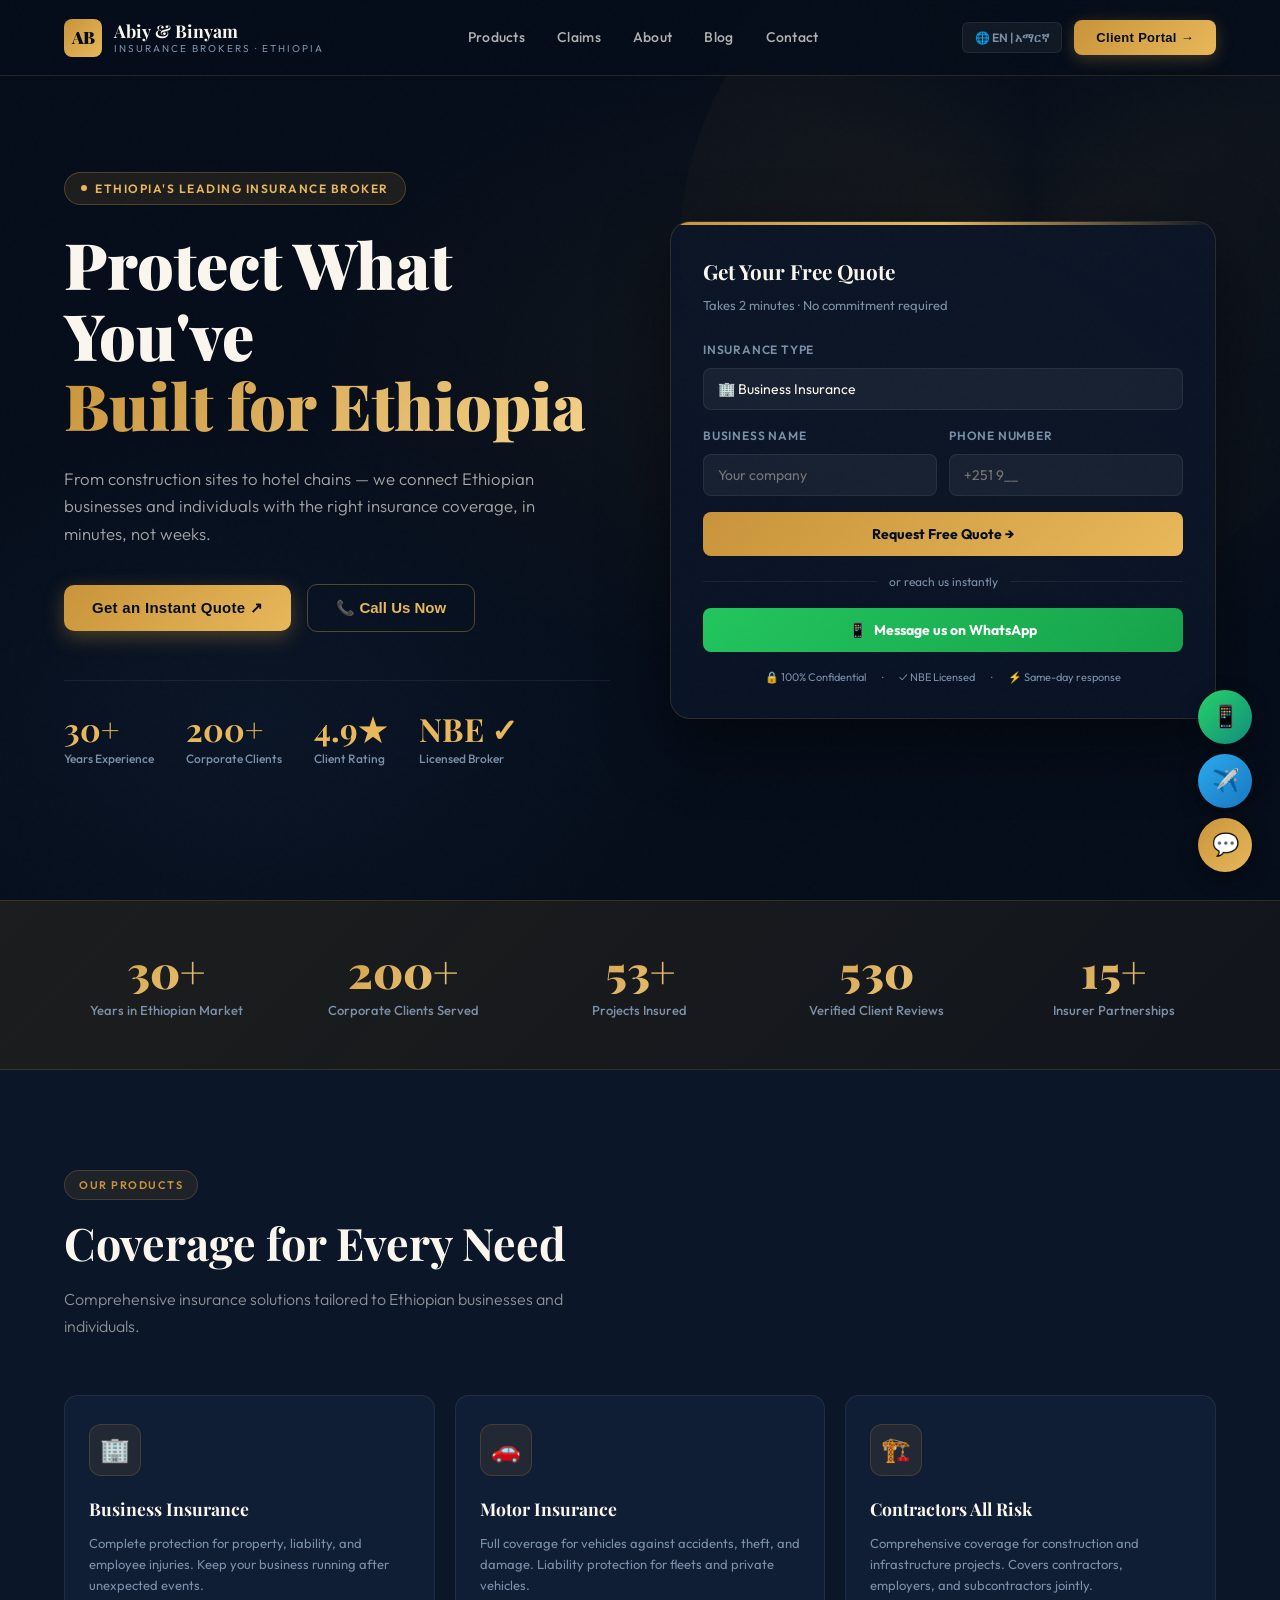
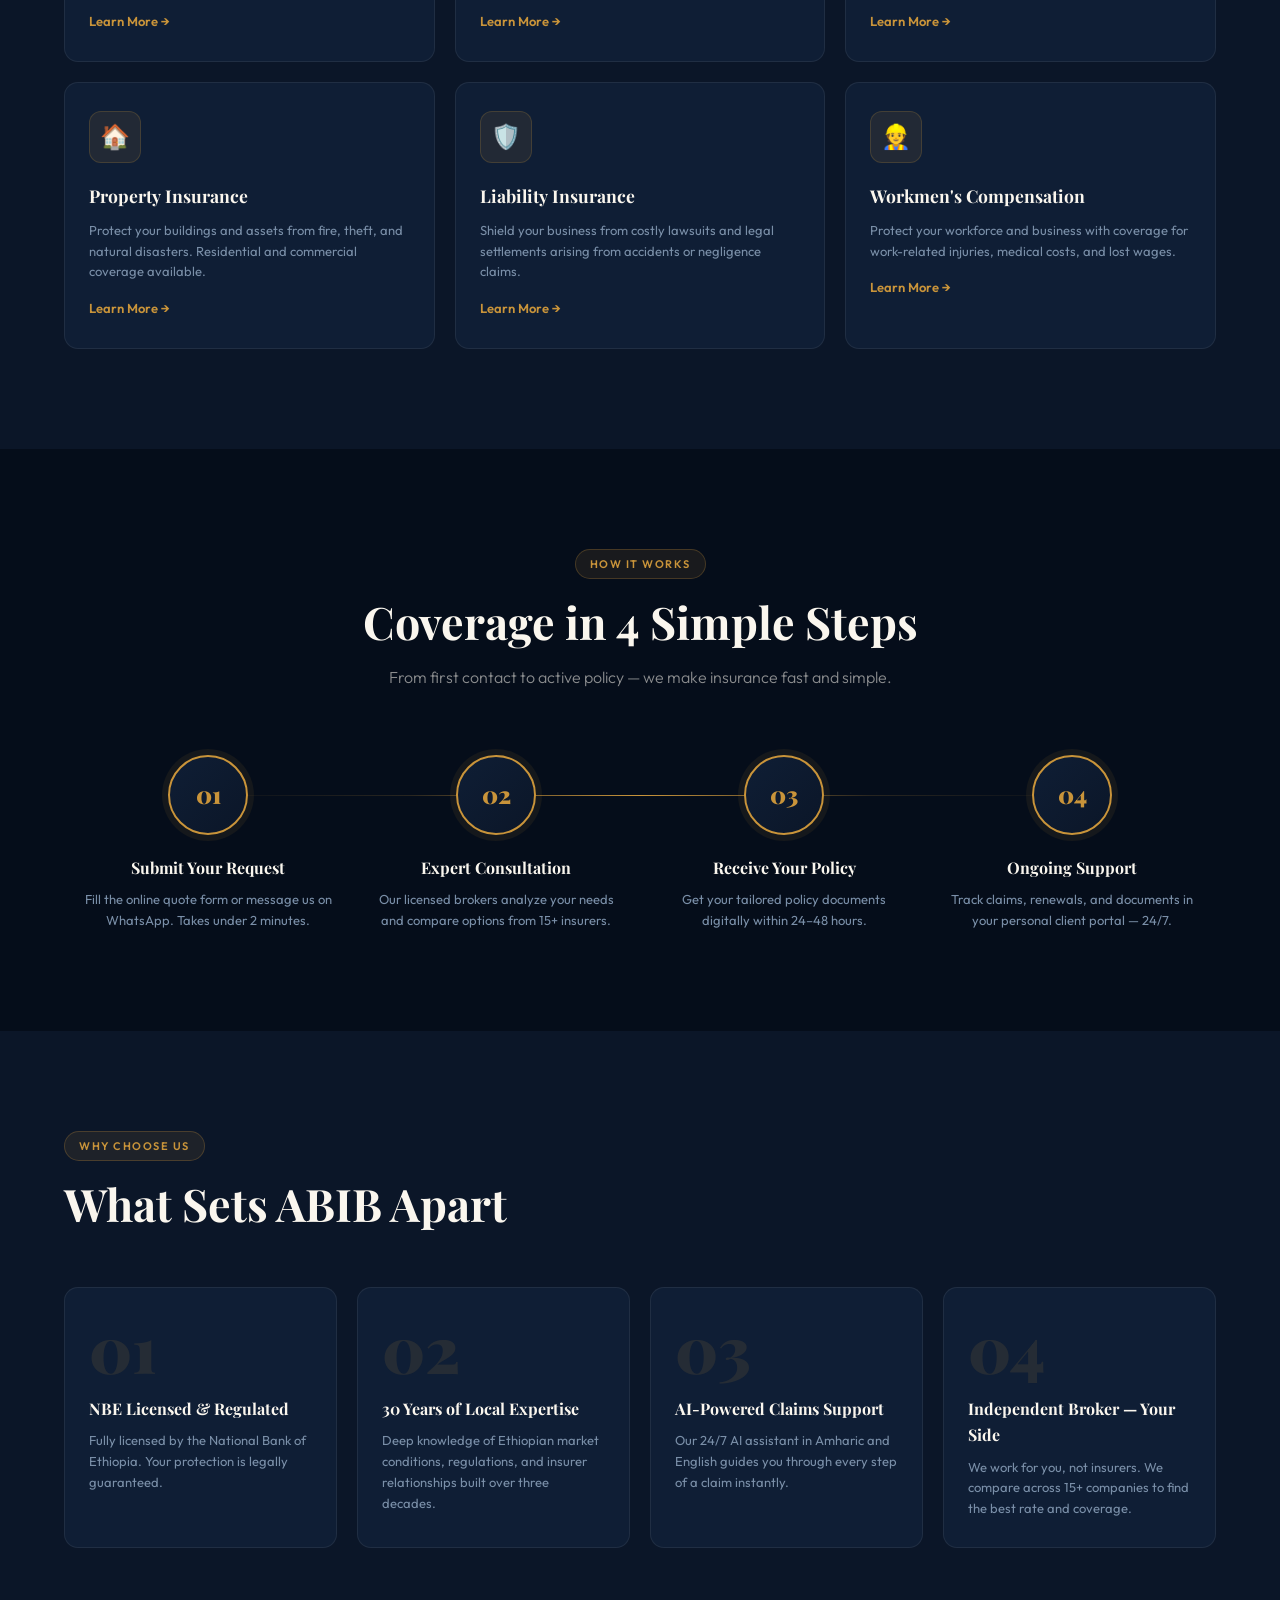
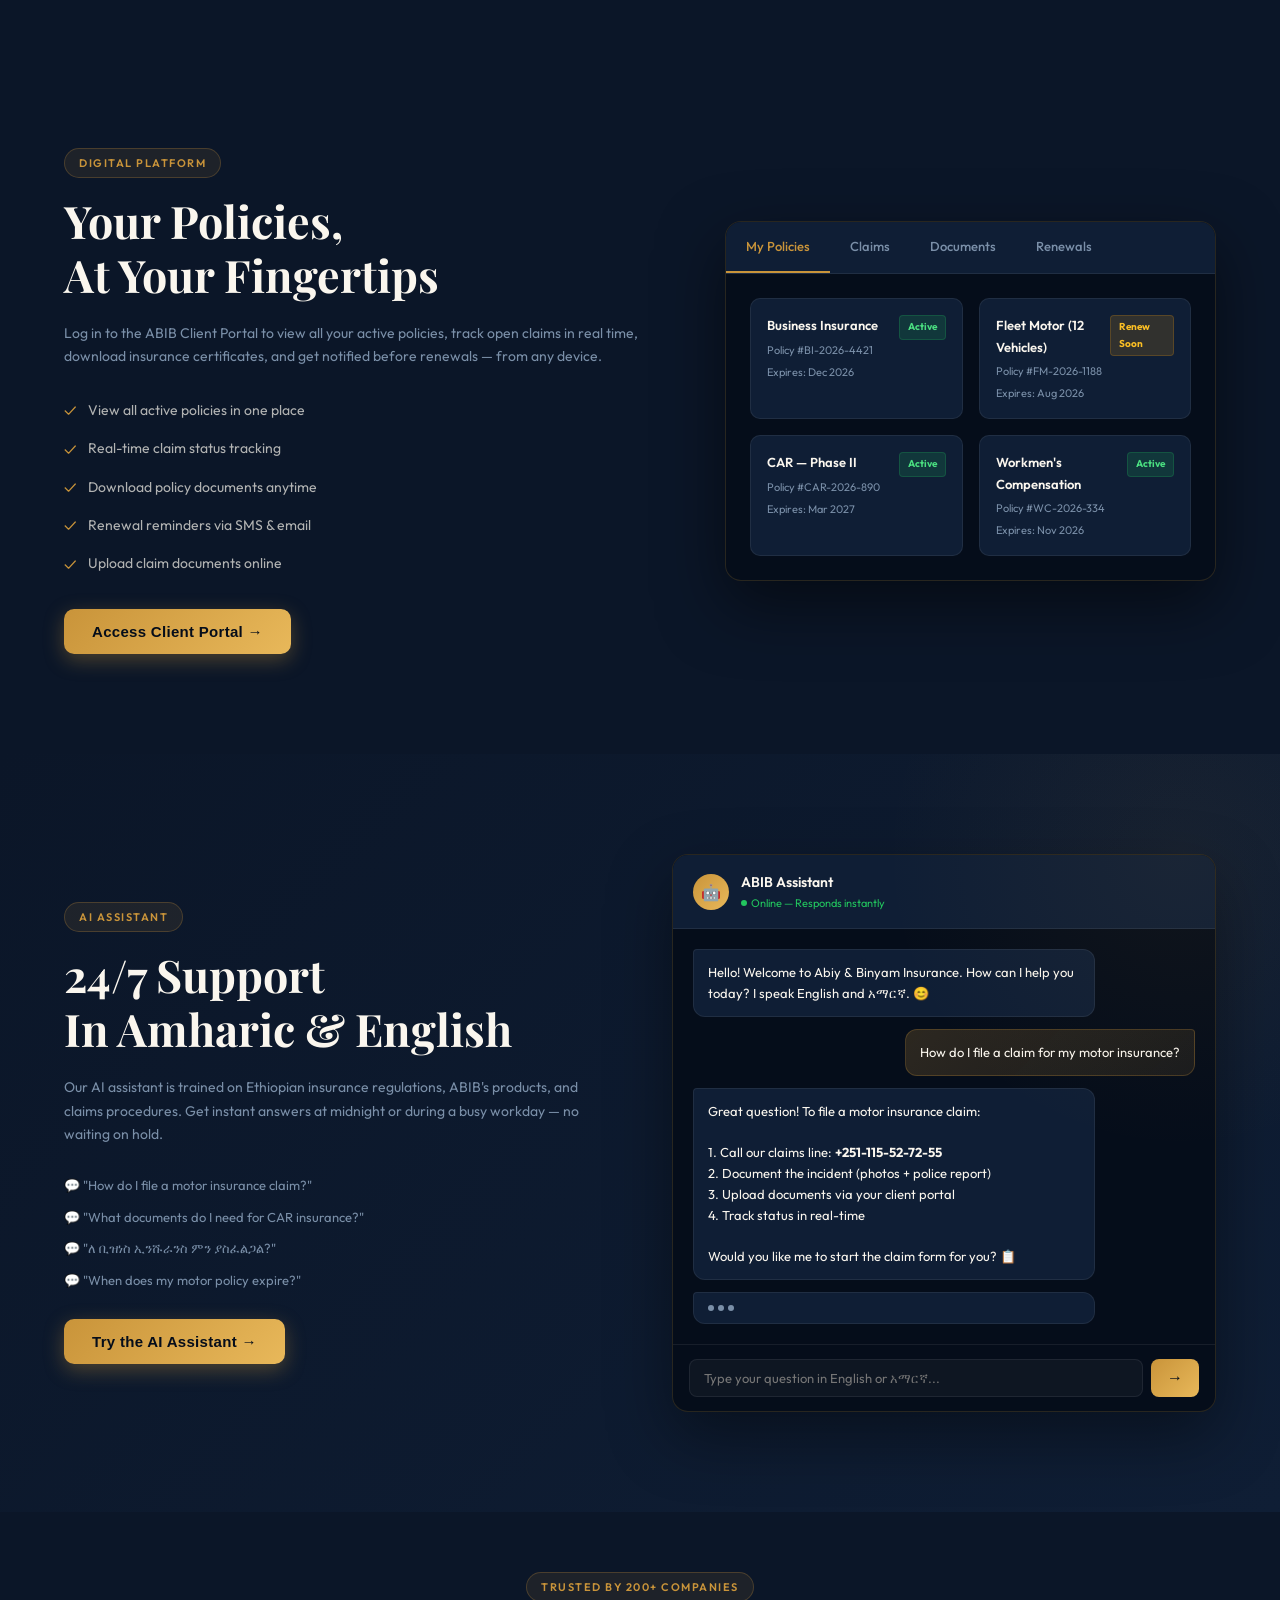
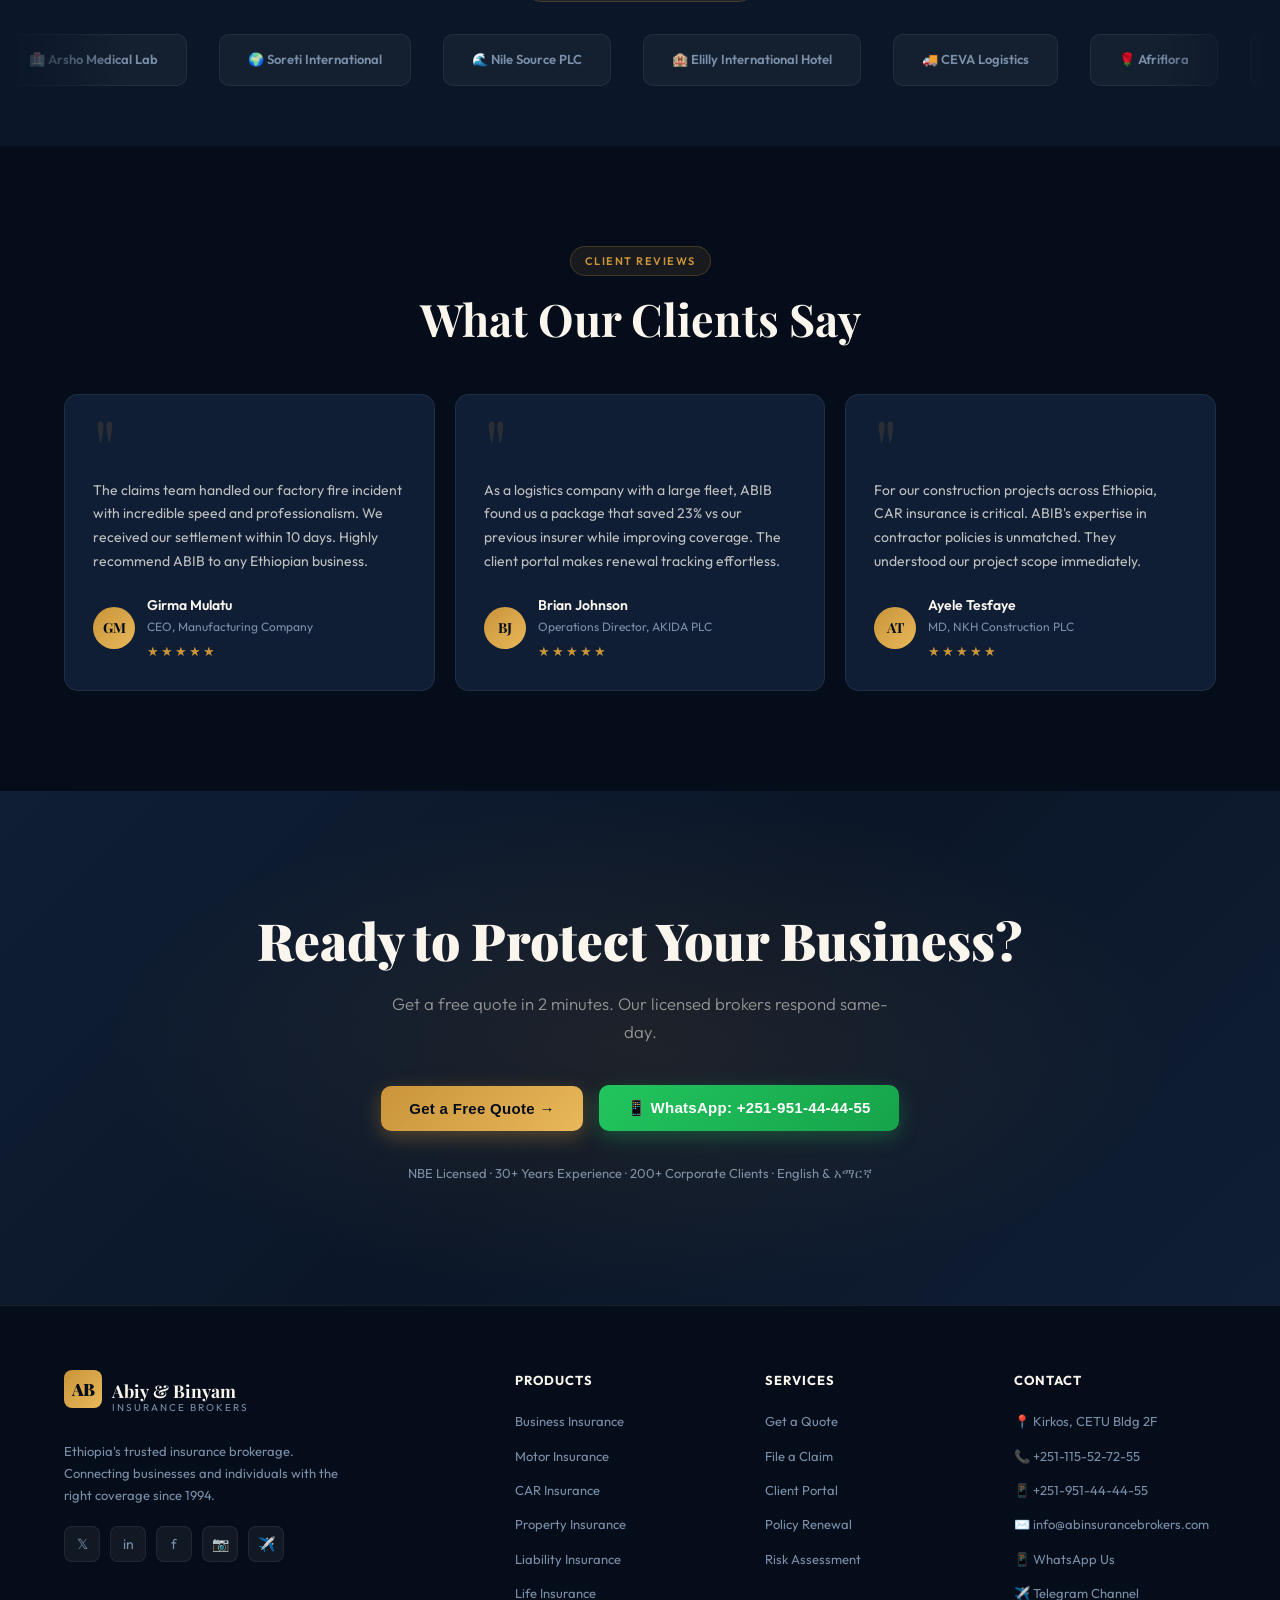
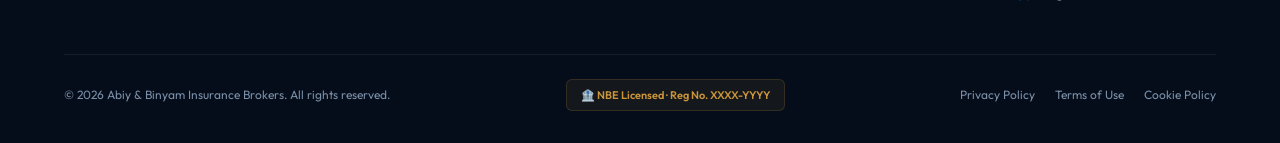
==== index.html @ 584c21f6 "Add files via upload initial redesign" ====
<!DOCTYPE html>
<html lang="en">
<head>
<meta charset="UTF-8"/>
<meta name="viewport" content="width=device-width, initial-scale=1.0"/>
<title>ABIB — World-Class Redesign Concept</title>
<link href="https://fonts.googleapis.com/css2?family=Playfair+Display:wght@400;700;900&family=Outfit:wght@300;400;500;600;700&display=swap" rel="stylesheet"/>
<style>
/* ============================================================
   DESIGN SYSTEM
   Aesthetic: Refined luxury meets African modernity
   Colors: Deep navy + warm gold + white — trust, prestige, Ethiopian heritage
   ============================================================ */
:root {
  --navy:   #050d1a;
  --navy2:  #0b1628;
  --navy3:  #0f1e35;
  --gold:   #c9943a;
  --gold2:  #e8b85a;
  --gold3:  #f5d38a;
  --cream:  #faf6ee;
  --white:  #ffffff;
  --muted:  #7a8fa8;
  --border: rgba(201,148,58,0.18);
  --border2: rgba(255,255,255,0.07);
  --glass:  rgba(11,22,40,0.85);
  --r: 14px;
}
*,*::before,*::after{margin:0;padding:0;box-sizing:border-box}
html{scroll-behavior:smooth;font-size:16px}
body{
  background:var(--navy);
  color:var(--cream);
  font-family:'Outfit',sans-serif;
  overflow-x:hidden;
  line-height:1.65;
}
a{text-decoration:none;color:inherit}
img{display:block;max-width:100%}

/* ---- GRAIN OVERLAY ---- */
body::before{
  content:'';
  position:fixed;inset:0;
  background-image:url("data:image/svg+xml,%3Csvg viewBox='0 0 256 256' xmlns='http://www.w3.org/2000/svg'%3E%3Cfilter id='noise'%3E%3CfeTurbulence type='fractalNoise' baseFrequency='0.9' numOctaves='4' stitchTiles='stitch'/%3E%3C/filter%3E%3Crect width='100%25' height='100%25' filter='url(%23noise)' opacity='0.04'/%3E%3C/svg%3E");
  pointer-events:none;z-index:9999;opacity:.4;
}

/* ============================================================
   NAVBAR
   ============================================================ */
nav{
  position:fixed;top:0;left:0;right:0;z-index:1000;
  padding:0 5vw;
  display:flex;align-items:center;justify-content:space-between;
  height:76px;
  background:rgba(5,13,26,0.85);
  backdrop-filter:blur(20px);
  border-bottom:1px solid var(--border);
  transition:all 0.3s;
}
.nav-logo{
  display:flex;align-items:center;gap:12px;
}
.logo-mark{
  width:38px;height:38px;border-radius:8px;
  background:linear-gradient(135deg,var(--gold),var(--gold2));
  display:flex;align-items:center;justify-content:center;
  font-family:'Playfair Display',serif;font-weight:900;
  font-size:17px;color:var(--navy);letter-spacing:-1px;
  flex-shrink:0;
}
.logo-text{font-family:'Playfair Display',serif;font-weight:700;font-size:1.1rem;line-height:1.2}
.logo-text span{display:block;font-family:'Outfit',sans-serif;font-size:10px;font-weight:400;color:var(--muted);letter-spacing:2px;text-transform:uppercase;margin-top:1px}
.nav-links{display:flex;align-items:center;gap:32px}
.nav-links a{font-size:14px;font-weight:500;color:rgba(250,246,238,0.7);transition:color .2s;letter-spacing:.3px}
.nav-links a:hover{color:var(--gold2)}
.nav-lang{
  display:flex;align-items:center;gap:6px;
  background:rgba(255,255,255,0.05);border:1px solid var(--border2);
  border-radius:6px;padding:5px 12px;font-size:12px;font-weight:600;
  color:var(--muted);cursor:pointer;transition:all .2s;
}
.nav-lang:hover{border-color:var(--border);color:var(--cream)}
.nav-cta{
  background:linear-gradient(135deg,var(--gold),var(--gold2));
  color:var(--navy);padding:10px 22px;border-radius:8px;
  font-size:13px;font-weight:700;letter-spacing:.3px;
  transition:all .25s;box-shadow:0 4px 16px rgba(201,148,58,0.3);
  border:none;cursor:pointer;
}
.nav-cta:hover{transform:translateY(-1px);box-shadow:0 8px 24px rgba(201,148,58,0.4)}

/* ============================================================
   HERO
   ============================================================ */
.hero{
  min-height:100vh;
  display:grid;grid-template-columns:1fr 1fr;
  align-items:center;
  padding:120px 5vw 80px;
  position:relative;overflow:hidden;
  gap:60px;
}
/* Geometric background */
.hero::before{
  content:'';position:absolute;inset:0;
  background:
    radial-gradient(ellipse 80% 60% at 70% 40%, rgba(201,148,58,0.08) 0%, transparent 60%),
    radial-gradient(ellipse 50% 50% at 20% 80%, rgba(11,22,40,0.9) 0%, transparent 70%);
}
.hero-bg-pattern{
  position:absolute;right:-100px;top:-100px;
  width:700px;height:700px;
  background:conic-gradient(from 0deg at 50% 50%, transparent 0deg, rgba(201,148,58,0.04) 60deg, transparent 120deg, rgba(201,148,58,0.03) 180deg, transparent 240deg, rgba(201,148,58,0.04) 300deg, transparent 360deg);
  border-radius:50%;
  animation:spin 60s linear infinite;
}
@keyframes spin{to{transform:rotate(360deg)}}

.hero-content{position:relative;z-index:1}
.hero-eyebrow{
  display:inline-flex;align-items:center;gap:8px;
  background:rgba(201,148,58,0.12);border:1px solid rgba(201,148,58,0.3);
  border-radius:100px;padding:6px 16px;
  font-size:12px;font-weight:600;color:var(--gold2);
  letter-spacing:1.5px;text-transform:uppercase;
  margin-bottom:24px;
  animation:fadeUp .8s both;
}
.hero-eyebrow .dot{width:6px;height:6px;border-radius:50%;background:var(--gold2);animation:pulse 2s infinite}
@keyframes pulse{0%,100%{opacity:1;transform:scale(1)}50%{opacity:.5;transform:scale(1.3)}}
.hero h1{
  font-family:'Playfair Display',serif;
  font-size:clamp(2.6rem,5vw,4.2rem);
  font-weight:900;line-height:1.1;
  margin-bottom:24px;
  animation:fadeUp .8s .1s both;
}
.hero h1 em{
  font-style:normal;
  background:linear-gradient(135deg,var(--gold),var(--gold3));
  -webkit-background-clip:text;-webkit-text-fill-color:transparent;
  background-clip:text;
}
.hero-sub{
  font-size:1.05rem;color:rgba(250,246,238,0.65);
  max-width:480px;margin-bottom:36px;font-weight:300;
  animation:fadeUp .8s .2s both;
}
.hero-actions{
  display:flex;align-items:center;gap:16px;flex-wrap:wrap;
  animation:fadeUp .8s .3s both;
}
.btn-primary{
  background:linear-gradient(135deg,var(--gold),var(--gold2));
  color:var(--navy);padding:14px 28px;border-radius:10px;
  font-size:15px;font-weight:700;letter-spacing:.3px;
  box-shadow:0 6px 20px rgba(201,148,58,0.35);
  transition:all .25s;cursor:pointer;border:none;display:inline-flex;align-items:center;gap:8px;
}
.btn-primary:hover{transform:translateY(-2px);box-shadow:0 12px 32px rgba(201,148,58,0.45)}
.btn-secondary{
  background:transparent;border:1px solid rgba(201,148,58,0.4);
  color:var(--gold2);padding:14px 28px;border-radius:10px;
  font-size:15px;font-weight:600;
  transition:all .25s;cursor:pointer;display:inline-flex;align-items:center;gap:8px;
}
.btn-secondary:hover{background:rgba(201,148,58,0.08);border-color:var(--gold)}

.hero-stats{
  display:flex;gap:32px;margin-top:48px;padding-top:32px;
  border-top:1px solid var(--border2);
  animation:fadeUp .8s .4s both;
}
.stat-item .num{
  font-family:'Playfair Display',serif;font-size:2rem;font-weight:700;
  color:var(--gold2);line-height:1;
}
.stat-item .lbl{font-size:12px;color:var(--muted);margin-top:4px;font-weight:500}

/* HERO RIGHT — Quote Card */
.hero-card{
  position:relative;z-index:1;
  animation:fadeUp .8s .2s both;
}
.quote-card{
  background:var(--glass);
  border:1px solid var(--border);
  border-radius:20px;
  padding:32px;
  backdrop-filter:blur(20px);
  box-shadow:0 24px 64px rgba(0,0,0,0.5);
  position:relative;overflow:hidden;
}
.quote-card::before{
  content:'';position:absolute;top:0;left:0;right:0;height:3px;
  background:linear-gradient(90deg,var(--gold),var(--gold2),transparent);
}
.quote-card h3{
  font-family:'Playfair Display',serif;font-size:1.3rem;font-weight:700;
  margin-bottom:6px;
}
.quote-card p{font-size:13px;color:var(--muted);margin-bottom:24px}

.form-group{margin-bottom:16px}
.form-label{font-size:12px;font-weight:600;color:var(--muted);text-transform:uppercase;letter-spacing:.8px;margin-bottom:8px;display:block}
.form-select, .form-input{
  width:100%;background:rgba(255,255,255,0.05);
  border:1px solid var(--border2);border-radius:8px;
  padding:11px 14px;color:var(--cream);font-family:'Outfit',sans-serif;
  font-size:14px;outline:none;transition:border-color .2s;
  appearance:none;
}
.form-select:focus,.form-input:focus{border-color:var(--gold);background:rgba(201,148,58,0.06)}
.form-row{display:grid;grid-template-columns:1fr 1fr;gap:12px}
.wa-btn{
  width:100%;background:linear-gradient(135deg,#22c55e,#16a34a);
  border:none;border-radius:8px;padding:13px;
  color:#fff;font-family:'Outfit',sans-serif;font-size:14px;font-weight:700;
  cursor:pointer;display:flex;align-items:center;justify-content:center;gap:8px;
  transition:all .2s;margin-top:4px;
}
.wa-btn:hover{transform:translateY(-1px);box-shadow:0 6px 20px rgba(34,197,94,0.35)}
.divider{
  display:flex;align-items:center;gap:12px;margin:16px 0;
  font-size:12px;color:var(--muted);
}
.divider::before,.divider::after{content:'';flex:1;height:1px;background:var(--border2)}
.submit-btn{
  width:100%;
  background:linear-gradient(135deg,var(--gold),var(--gold2));
  border:none;border-radius:8px;padding:13px;
  color:var(--navy);font-family:'Outfit',sans-serif;font-size:14px;font-weight:700;
  cursor:pointer;transition:all .2s;
}
.submit-btn:hover{box-shadow:0 6px 20px rgba(201,148,58,0.4);transform:translateY(-1px)}
.trust-row{
  display:flex;align-items:center;justify-content:center;gap:16px;
  margin-top:16px;font-size:11px;color:var(--muted);
}
.trust-badge{display:flex;align-items:center;gap:4px}

@keyframes fadeUp{from{opacity:0;transform:translateY(24px)}to{opacity:1;transform:translateY(0)}}

/* ============================================================
   SECTION COMMONS
   ============================================================ */
section{padding:100px 5vw}
.section-tag{
  display:inline-flex;align-items:center;gap:6px;
  background:rgba(201,148,58,0.1);border:1px solid rgba(201,148,58,0.25);
  border-radius:100px;padding:5px 14px;
  font-size:11px;font-weight:600;color:var(--gold);
  letter-spacing:1.5px;text-transform:uppercase;margin-bottom:16px;
}
.section-title{
  font-family:'Playfair Display',serif;
  font-size:clamp(1.8rem,3.5vw,2.8rem);font-weight:700;
  line-height:1.2;margin-bottom:16px;
}
.section-sub{font-size:1rem;color:rgba(250,246,238,0.55);max-width:520px;font-weight:300}
.section-header{margin-bottom:56px}

/* ============================================================
   INSURANCE TYPES
   ============================================================ */
.services{background:var(--navy2)}
.services-grid{
  display:grid;grid-template-columns:repeat(auto-fit,minmax(280px,1fr));gap:20px;
}
.service-card{
  background:var(--navy3);border:1px solid var(--border2);
  border-radius:var(--r);padding:28px 24px;
  transition:all .3s;cursor:pointer;position:relative;overflow:hidden;
  group:true;
}
.service-card::after{
  content:'';position:absolute;bottom:0;left:0;right:0;height:2px;
  background:linear-gradient(90deg,var(--gold),var(--gold2));
  transform:scaleX(0);transform-origin:left;transition:transform .3s;
}
.service-card:hover{border-color:rgba(201,148,58,0.3);transform:translateY(-4px);box-shadow:0 20px 48px rgba(0,0,0,0.4)}
.service-card:hover::after{transform:scaleX(1)}
.service-icon{
  width:52px;height:52px;border-radius:12px;
  background:rgba(201,148,58,0.1);border:1px solid rgba(201,148,58,0.2);
  display:flex;align-items:center;justify-content:center;
  font-size:24px;margin-bottom:18px;
  transition:background .3s;
}
.service-card:hover .service-icon{background:rgba(201,148,58,0.2)}
.service-card h3{font-family:'Playfair Display',serif;font-size:1.1rem;font-weight:700;margin-bottom:10px}
.service-card p{font-size:13px;color:var(--muted);line-height:1.6;margin-bottom:16px}
.service-link{font-size:13px;font-weight:600;color:var(--gold);display:flex;align-items:center;gap:6px;transition:gap .2s}
.service-card:hover .service-link{gap:10px}

/* ============================================================
   PROCESS
   ============================================================ */
.process{background:var(--navy)}
.process-steps{
  display:grid;grid-template-columns:repeat(auto-fit,minmax(220px,1fr));
  gap:0;position:relative;
}
.process-steps::before{
  content:'';position:absolute;top:40px;left:10%;right:10%;height:1px;
  background:linear-gradient(90deg,transparent,var(--border),var(--gold),var(--border),transparent);
}
.step{padding:0 20px;text-align:center;position:relative}
.step-num{
  width:80px;height:80px;border-radius:50%;
  background:linear-gradient(135deg,var(--navy3),var(--navy2));
  border:2px solid var(--gold);
  display:flex;align-items:center;justify-content:center;
  font-family:'Playfair Display',serif;font-size:1.5rem;font-weight:900;color:var(--gold);
  margin:0 auto 20px;position:relative;z-index:1;
  box-shadow:0 0 0 6px rgba(201,148,58,0.08);
}
.step h4{font-family:'Playfair Display',serif;font-size:1rem;font-weight:700;margin-bottom:8px}
.step p{font-size:13px;color:var(--muted);line-height:1.6}

/* ============================================================
   STATS / TRUST BAR
   ============================================================ */
.trust-bar{
  background:linear-gradient(135deg,rgba(201,148,58,0.12),rgba(201,148,58,0.06));
  border-top:1px solid var(--border);border-bottom:1px solid var(--border);
  padding:48px 5vw;
}
.trust-bar-inner{
  display:grid;grid-template-columns:repeat(auto-fit,minmax(180px,1fr));
  gap:32px;text-align:center;
}
.trust-stat .n{
  font-family:'Playfair Display',serif;
  font-size:2.8rem;font-weight:900;
  background:linear-gradient(135deg,var(--gold),var(--gold3));
  -webkit-background-clip:text;-webkit-text-fill-color:transparent;
  background-clip:text;line-height:1;
}
.trust-stat .l{font-size:13px;color:var(--muted);margin-top:6px;font-weight:500}

/* ============================================================
   PARTNERS / CLIENTS
   ============================================================ */
.partners{background:var(--navy2)}
.partner-scroll{
  overflow:hidden;position:relative;
  -webkit-mask:linear-gradient(90deg,transparent,black 10%,black 90%,transparent);
  mask:linear-gradient(90deg,transparent,black 10%,black 90%,transparent);
}
.partner-track{
  display:flex;gap:32px;
  animation:scroll 30s linear infinite;
  width:max-content;
}
.partner-track:hover{animation-play-state:paused}
@keyframes scroll{to{transform:translateX(-50%)}}
.partner-logo{
  background:rgba(255,255,255,0.04);
  border:1px solid var(--border2);
  border-radius:10px;padding:14px 28px;
  font-size:13px;font-weight:600;color:var(--muted);
  white-space:nowrap;transition:all .2s;
  display:flex;align-items:center;gap:10px;
}
.partner-logo:hover{border-color:var(--border);color:var(--cream);background:rgba(201,148,58,0.05)}

/* ============================================================
   TESTIMONIALS
   ============================================================ */
.testimonials{background:var(--navy)}
.test-grid{display:grid;grid-template-columns:repeat(auto-fit,minmax(300px,1fr));gap:20px}
.test-card{
  background:var(--navy3);border:1px solid var(--border2);
  border-radius:var(--r);padding:28px;
  transition:all .3s;position:relative;
}
.test-card:hover{border-color:var(--border);box-shadow:0 16px 40px rgba(0,0,0,0.3)}
.quote-mark{
  font-family:'Playfair Display',serif;font-size:5rem;
  color:var(--gold);opacity:.15;line-height:.6;margin-bottom:8px;
}
.test-text{font-size:14px;color:rgba(250,246,238,0.75);line-height:1.7;margin-bottom:20px}
.test-author{display:flex;align-items:center;gap:12px}
.test-avatar{
  width:42px;height:42px;border-radius:50%;
  background:linear-gradient(135deg,var(--gold),var(--gold2));
  display:flex;align-items:center;justify-content:center;
  font-family:'Playfair Display',serif;font-weight:700;color:var(--navy);font-size:14px;
}
.test-name{font-size:14px;font-weight:600}
.test-role{font-size:12px;color:var(--muted)}
.stars{color:var(--gold);font-size:13px;margin-top:4px;letter-spacing:2px}

/* ============================================================
   AI ASSISTANT PREVIEW
   ============================================================ */
.ai-section{
  background:linear-gradient(135deg,var(--navy2),var(--navy3));
  position:relative;overflow:hidden;
}
.ai-section::before{
  content:'';position:absolute;
  right:-200px;top:-200px;
  width:600px;height:600px;
  background:radial-gradient(circle,rgba(201,148,58,0.06) 0%,transparent 70%);
  border-radius:50%;
}
.ai-inner{display:grid;grid-template-columns:1fr 1fr;gap:64px;align-items:center}
.ai-chat{
  background:var(--navy);border:1px solid var(--border);
  border-radius:16px;overflow:hidden;box-shadow:0 24px 64px rgba(0,0,0,.4);
}
.chat-header{
  background:var(--navy3);border-bottom:1px solid var(--border2);
  padding:16px 20px;display:flex;align-items:center;gap:12px;
}
.chat-avatar{
  width:36px;height:36px;border-radius:50%;
  background:linear-gradient(135deg,var(--gold),var(--gold2));
  display:flex;align-items:center;justify-content:center;
  font-size:16px;
}
.chat-info .name{font-size:14px;font-weight:600}
.chat-info .status{font-size:11px;color:#22c55e;display:flex;align-items:center;gap:4px}
.chat-info .status::before{content:'';width:6px;height:6px;border-radius:50%;background:#22c55e}
.chat-body{padding:20px;display:flex;flex-direction:column;gap:12px;min-height:280px}
.msg{max-width:80%;font-size:13px;line-height:1.6}
.msg.bot{
  background:var(--navy3);border:1px solid var(--border2);
  border-radius:4px 12px 12px 12px;padding:12px 14px;color:var(--cream);
}
.msg.user{
  background:linear-gradient(135deg,rgba(201,148,58,0.2),rgba(201,148,58,0.1));
  border:1px solid rgba(201,148,58,0.25);
  border-radius:12px 4px 12px 12px;padding:12px 14px;color:var(--cream);
  align-self:flex-end;
}
.msg.typing{display:flex;align-items:center;gap:4px;padding:12px 14px}
.dot-typing{width:6px;height:6px;border-radius:50%;background:var(--muted);animation:blink 1.4s infinite}
.dot-typing:nth-child(2){animation-delay:.2s}
.dot-typing:nth-child(3){animation-delay:.4s}
@keyframes blink{0%,80%,100%{transform:scale(0.8);opacity:.5}40%{transform:scale(1.1);opacity:1}}
.chat-input-row{
  border-top:1px solid var(--border2);padding:14px 16px;
  display:flex;gap:8px;
}
.chat-input{
  flex:1;background:rgba(255,255,255,0.04);
  border:1px solid var(--border2);border-radius:8px;
  padding:10px 14px;color:var(--muted);font-family:'Outfit',sans-serif;
  font-size:13px;outline:none;
}
.chat-send{
  background:linear-gradient(135deg,var(--gold),var(--gold2));
  border:none;border-radius:8px;padding:10px 16px;
  color:var(--navy);font-size:16px;cursor:pointer;
}

/* ============================================================
   CLIENT PORTAL PREVIEW
   ============================================================ */
.portal-section{background:var(--navy2)}
.portal-preview{
  background:var(--navy);border:1px solid var(--border);
  border-radius:16px;overflow:hidden;box-shadow:0 24px 64px rgba(0,0,0,.5);
}
.portal-tabs{
  background:var(--navy3);border-bottom:1px solid var(--border2);
  display:flex;gap:0;
}
.p-tab{
  padding:14px 20px;font-size:13px;font-weight:500;color:var(--muted);
  cursor:pointer;border-bottom:2px solid transparent;transition:all .2s;
}
.p-tab.active{color:var(--gold);border-bottom-color:var(--gold)}
.portal-body{padding:24px;display:grid;grid-template-columns:1fr 1fr;gap:16px}
.policy-item{
  background:var(--navy3);border:1px solid var(--border2);
  border-radius:10px;padding:16px;
  display:flex;justify-content:space-between;align-items:flex-start;
}
.policy-item .pi-title{font-size:13px;font-weight:600;margin-bottom:4px}
.policy-item .pi-sub{font-size:11px;color:var(--muted)}
.policy-badge{
  font-size:10px;font-weight:700;padding:3px 8px;border-radius:4px;
  background:rgba(34,197,94,0.15);color:#4ade80;border:1px solid rgba(34,197,94,0.2);
}
.policy-badge.exp{background:rgba(245,158,11,0.15);color:#fbbf24;border-color:rgba(245,158,11,0.2)}
.portal-inner{display:grid;grid-template-columns:5fr 4fr;gap:48px;align-items:center}

/* ============================================================
   CTA SECTION
   ============================================================ */
.cta-section{
  background:linear-gradient(135deg,var(--navy3) 0%,var(--navy2) 50%,var(--navy3) 100%);
  text-align:center;padding:120px 5vw;position:relative;overflow:hidden;
}
.cta-section::before{
  content:'';position:absolute;inset:0;
  background:radial-gradient(ellipse 60% 70% at 50% 50%,rgba(201,148,58,0.1) 0%,transparent 70%);
}
.cta-section h2{
  font-family:'Playfair Display',serif;
  font-size:clamp(2rem,4vw,3.2rem);font-weight:900;
  line-height:1.15;margin-bottom:20px;position:relative;
}
.cta-section p{
  font-size:1.05rem;color:rgba(250,246,238,0.55);
  max-width:500px;margin:0 auto 40px;font-weight:300;position:relative;
}
.cta-actions{
  display:flex;align-items:center;justify-content:center;gap:16px;
  flex-wrap:wrap;position:relative;
}
.whatsapp-cta{
  background:linear-gradient(135deg,#22c55e,#16a34a);
  color:#fff;padding:14px 28px;border-radius:10px;
  font-size:15px;font-weight:700;letter-spacing:.3px;
  box-shadow:0 6px 20px rgba(34,197,94,0.3);
  transition:all .25s;cursor:pointer;border:none;display:inline-flex;align-items:center;gap:8px;
}
.whatsapp-cta:hover{transform:translateY(-2px);box-shadow:0 10px 32px rgba(34,197,94,0.4)}

/* ============================================================
   FOOTER
   ============================================================ */
footer{
  background:var(--navy);border-top:1px solid var(--border2);
  padding:64px 5vw 32px;
}
.footer-grid{
  display:grid;grid-template-columns:2fr 1fr 1fr 1fr;
  gap:48px;margin-bottom:48px;
}
.footer-brand .logo-mark{margin-bottom:16px}
.footer-brand p{font-size:13px;color:var(--muted);line-height:1.7;max-width:280px;margin-bottom:20px}
.social-links{display:flex;gap:10px}
.social-btn{
  width:36px;height:36px;border-radius:8px;
  background:rgba(255,255,255,0.05);border:1px solid var(--border2);
  display:flex;align-items:center;justify-content:center;
  font-size:14px;color:var(--muted);transition:all .2s;cursor:pointer;
}
.social-btn:hover{background:rgba(201,148,58,0.1);border-color:var(--border);color:var(--gold)}
.footer-col h4{font-size:13px;font-weight:700;text-transform:uppercase;letter-spacing:1px;color:var(--cream);margin-bottom:16px}
.footer-col ul{list-style:none;display:flex;flex-direction:column;gap:8px}
.footer-col ul li a{font-size:13px;color:var(--muted);transition:color .2s}
.footer-col ul li a:hover{color:var(--gold2)}
.footer-bottom{
  border-top:1px solid var(--border2);padding-top:24px;
  display:flex;justify-content:space-between;align-items:center;
  font-size:12px;color:var(--muted);flex-wrap:wrap;gap:12px;
}
.nbe-badge{
  display:flex;align-items:center;gap:8px;
  background:rgba(201,148,58,0.08);border:1px solid var(--border);
  border-radius:6px;padding:6px 14px;font-size:11px;color:var(--gold);
  font-weight:600;
}

/* ============================================================
   FLOATING ACTIONS
   ============================================================ */
.floating-actions{
  position:fixed;bottom:28px;right:28px;z-index:900;
  display:flex;flex-direction:column;gap:10px;
}
.float-btn{
  width:54px;height:54px;border-radius:50%;border:none;
  display:flex;align-items:center;justify-content:center;
  font-size:22px;cursor:pointer;
  box-shadow:0 6px 20px rgba(0,0,0,.4);
  transition:all .25s;
}
.float-btn:hover{transform:scale(1.08)}
.wa-float{background:linear-gradient(135deg,#25d366,#128c7e)}
.tel-float{background:linear-gradient(135deg,#2aabee,#1877c0)}
.chat-float{
  background:linear-gradient(135deg,var(--gold),var(--gold2));
  color:var(--navy);
}
.float-label{
  position:absolute;right:64px;
  background:var(--navy2);border:1px solid var(--border);
  border-radius:6px;padding:5px 12px;font-size:11px;font-weight:600;
  white-space:nowrap;color:var(--cream);opacity:0;transition:opacity .2s;pointer-events:none;
}
.float-btn:hover .float-label{opacity:1}
.float-wrap{position:relative;display:flex;align-items:center}

/* ============================================================
   SCROLL ANIMATIONS
   ============================================================ */
.reveal{opacity:0;transform:translateY(30px);transition:opacity .7s,transform .7s}
.reveal.visible{opacity:1;transform:none}

/* ============================================================
   SECTION: WHY US
   ============================================================ */
.why-grid{display:grid;grid-template-columns:repeat(auto-fit,minmax(240px,1fr));gap:20px}
.why-card{
  padding:28px 24px;border-radius:var(--r);
  border:1px solid var(--border2);background:var(--navy3);
  position:relative;overflow:hidden;transition:all .3s;
}
.why-card:hover{border-color:var(--border);transform:translateY(-3px)}
.why-num{
  font-family:'Playfair Display',serif;font-size:4rem;font-weight:900;
  color:rgba(201,148,58,0.12);line-height:1;margin-bottom:16px;
}
.why-card h3{font-family:'Playfair Display',serif;font-size:1rem;font-weight:700;margin-bottom:8px}
.why-card p{font-size:13px;color:var(--muted);line-height:1.6}

/* RESPONSIVE */
@media(max-width:900px){
  .hero{grid-template-columns:1fr;padding:100px 5vw 60px;gap:40px}
  .ai-inner,.portal-inner{grid-template-columns:1fr}
  .footer-grid{grid-template-columns:1fr 1fr}
  .process-steps::before{display:none}
}
@media(max-width:600px){
  nav .nav-links{display:none}
  .footer-grid{grid-template-columns:1fr}
  .hero-stats{flex-wrap:wrap;gap:20px}
  .portal-body{grid-template-columns:1fr}
}
</style>
</head>
<body>

<!-- FLOATING ACTIONS -->
<div class="floating-actions">
  <div class="float-wrap">
    <button class="float-btn wa-float" onclick="alert('Opens: wa.me/251951444455')">
      <span>📱</span>
      <span class="float-label">WhatsApp Us</span>
    </button>
  </div>
  <div class="float-wrap">
    <button class="float-btn tel-float" onclick="alert('Opens Telegram channel')">
      <span>✈️</span>
      <span class="float-label">Telegram</span>
    </button>
  </div>
  <div class="float-wrap">
    <button class="float-btn chat-float" onclick="alert('Opens AI Chat Assistant')">
      <span>💬</span>
      <span class="float-label">AI Assistant</span>
    </button>
  </div>
</div>

<!-- NAVBAR -->
<nav>
  <div class="nav-logo">
    <div class="logo-mark">AB</div>
    <div class="logo-text">
      Abiy & Binyam
      <span>Insurance Brokers · Ethiopia</span>
    </div>
  </div>
  <div class="nav-links">
    <a href="#">Products</a>
    <a href="#">Claims</a>
    <a href="#">About</a>
    <a href="#">Blog</a>
    <a href="#">Contact</a>
  </div>
  <div style="display:flex;align-items:center;gap:12px">
    <div class="nav-lang">🌐 EN | አማርኛ</div>
    <button class="nav-cta">Client Portal →</button>
  </div>
</nav>

<!-- HERO -->
<section class="hero">
  <div class="hero-bg-pattern"></div>

  <div class="hero-content">
    <div class="hero-eyebrow">
      <span class="dot"></span>
      Ethiopia's Leading Insurance Broker
    </div>
    <h1>
      Protect What You've<br/>
      <em>Built for Ethiopia</em>
    </h1>
    <p class="hero-sub">
      From construction sites to hotel chains — we connect Ethiopian businesses and individuals with the right insurance coverage, in minutes, not weeks.
    </p>
    <div class="hero-actions">
      <button class="btn-primary">Get an Instant Quote ↗</button>
      <button class="btn-secondary">📞 Call Us Now</button>
    </div>
    <div class="hero-stats">
      <div class="stat-item">
        <div class="num">30+</div>
        <div class="lbl">Years Experience</div>
      </div>
      <div class="stat-item">
        <div class="num">200+</div>
        <div class="lbl">Corporate Clients</div>
      </div>
      <div class="stat-item">
        <div class="num">4.9★</div>
        <div class="lbl">Client Rating</div>
      </div>
      <div class="stat-item">
        <div class="num">NBE ✓</div>
        <div class="lbl">Licensed Broker</div>
      </div>
    </div>
  </div>

  <div class="hero-card">
    <div class="quote-card">
      <h3>Get Your Free Quote</h3>
      <p>Takes 2 minutes · No commitment required</p>

      <div class="form-group">
        <label class="form-label">Insurance Type</label>
        <select class="form-select">
          <option>🏢 Business Insurance</option>
          <option>🚗 Motor / Auto Insurance</option>
          <option>🏗️ Contractors All Risk (CAR)</option>
          <option>🏠 Property Insurance</option>
          <option>🛡️ Liability Insurance</option>
          <option>👷 Workmen's Compensation</option>
          <option>❤️ Life Insurance</option>
        </select>
      </div>
      <div class="form-row">
        <div class="form-group">
          <label class="form-label">Business Name</label>
          <input class="form-input" placeholder="Your company"/>
        </div>
        <div class="form-group">
          <label class="form-label">Phone Number</label>
          <input class="form-input" placeholder="+251 9__"/>
        </div>
      </div>

      <button class="submit-btn">Request Free Quote →</button>

      <div class="divider">or reach us instantly</div>

      <button class="wa-btn" onclick="alert('Opens WhatsApp with pre-filled message')">
        <span>📱</span> Message us on WhatsApp
      </button>

      <div class="trust-row">
        <span class="trust-badge">🔒 100% Confidential</span>
        <span>·</span>
        <span class="trust-badge">✓ NBE Licensed</span>
        <span>·</span>
        <span class="trust-badge">⚡ Same-day response</span>
      </div>
    </div>
  </div>
</section>

<!-- TRUST BAR -->
<div class="trust-bar">
  <div class="trust-bar-inner">
    <div class="trust-stat"><div class="n">30+</div><div class="l">Years in Ethiopian Market</div></div>
    <div class="trust-stat"><div class="n">200+</div><div class="l">Corporate Clients Served</div></div>
    <div class="trust-stat"><div class="n">60+</div><div class="l">Projects Insured</div></div>
    <div class="trust-stat"><div class="n">567</div><div class="l">Verified Client Reviews</div></div>
    <div class="trust-stat"><div class="n">15+</div><div class="l">Insurer Partnerships</div></div>
  </div>
</div>

<!-- INSURANCE PRODUCTS -->
<section class="services">
  <div class="section-header reveal">
    <div class="section-tag">Our Products</div>
    <h2 class="section-title">Coverage for Every Need</h2>
    <p class="section-sub">Comprehensive insurance solutions tailored to Ethiopian businesses and individuals.</p>
  </div>
  <div class="services-grid">
    <div class="service-card reveal">
      <div class="service-icon">🏢</div>
      <h3>Business Insurance</h3>
      <p>Complete protection for property, liability, and employee injuries. Keep your business running after unexpected events.</p>
      <div class="service-link">Learn More →</div>
    </div>
    <div class="service-card reveal">
      <div class="service-icon">🚗</div>
      <h3>Motor Insurance</h3>
      <p>Full coverage for vehicles against accidents, theft, and damage. Liability protection for fleets and private vehicles.</p>
      <div class="service-link">Learn More →</div>
    </div>
    <div class="service-card reveal">
      <div class="service-icon">🏗️</div>
      <h3>Contractors All Risk</h3>
      <p>Comprehensive coverage for construction and infrastructure projects. Covers contractors, employers, and subcontractors jointly.</p>
      <div class="service-link">Learn More →</div>
    </div>
    <div class="service-card reveal">
      <div class="service-icon">🏠</div>
      <h3>Property Insurance</h3>
      <p>Protect your buildings and assets from fire, theft, and natural disasters. Residential and commercial coverage available.</p>
      <div class="service-link">Learn More →</div>
    </div>
    <div class="service-card reveal">
      <div class="service-icon">🛡️</div>
      <h3>Liability Insurance</h3>
      <p>Shield your business from costly lawsuits and legal settlements arising from accidents or negligence claims.</p>
      <div class="service-link">Learn More →</div>
    </div>
    <div class="service-card reveal">
      <div class="service-icon">👷</div>
      <h3>Workmen's Compensation</h3>
      <p>Protect your workforce and business with coverage for work-related injuries, medical costs, and lost wages.</p>
      <div class="service-link">Learn More →</div>
    </div>
  </div>
</section>

<!-- HOW IT WORKS -->
<section class="process">
  <div class="section-header reveal" style="text-align:center;margin:0 auto 64px">
    <div class="section-tag">How It Works</div>
    <h2 class="section-title">Coverage in 4 Simple Steps</h2>
    <p class="section-sub" style="margin:0 auto">From first contact to active policy — we make insurance fast and simple.</p>
  </div>
  <div class="process-steps">
    <div class="step reveal">
      <div class="step-num">01</div>
      <h4>Submit Your Request</h4>
      <p>Fill the online quote form or message us on WhatsApp. Takes under 2 minutes.</p>
    </div>
    <div class="step reveal">
      <div class="step-num">02</div>
      <h4>Expert Consultation</h4>
      <p>Our licensed brokers analyze your needs and compare options from 15+ insurers.</p>
    </div>
    <div class="step reveal">
      <div class="step-num">03</div>
      <h4>Receive Your Policy</h4>
      <p>Get your tailored policy documents digitally within 24–48 hours.</p>
    </div>
    <div class="step reveal">
      <div class="step-num">04</div>
      <h4>Ongoing Support</h4>
      <p>Track claims, renewals, and documents in your personal client portal — 24/7.</p>
    </div>
  </div>
</section>

<!-- WHY ABIB -->
<section style="background:var(--navy2)">
  <div class="section-header reveal">
    <div class="section-tag">Why Choose Us</div>
    <h2 class="section-title">What Sets ABIB Apart</h2>
  </div>
  <div class="why-grid">
    <div class="why-card reveal">
      <div class="why-num">01</div>
      <h3>NBE Licensed & Regulated</h3>
      <p>Fully licensed by the National Bank of Ethiopia. Your protection is legally guaranteed.</p>
    </div>
    <div class="why-card reveal">
      <div class="why-num">02</div>
      <h3>30 Years of Local Expertise</h3>
      <p>Deep knowledge of Ethiopian market conditions, regulations, and insurer relationships built over three decades.</p>
    </div>
    <div class="why-card reveal">
      <div class="why-num">03</div>
      <h3>AI-Powered Claims Support</h3>
      <p>Our 24/7 AI assistant in Amharic and English guides you through every step of a claim instantly.</p>
    </div>
    <div class="why-card reveal">
      <div class="why-num">04</div>
      <h3>Independent Broker — Your Side</h3>
      <p>We work for you, not insurers. We compare across 15+ companies to find the best rate and coverage.</p>
    </div>
  </div>
</section>

<!-- CLIENT PORTAL PREVIEW -->
<section class="portal-section">
  <div class="portal-inner">
    <div class="reveal">
      <div class="section-tag">Digital Platform</div>
      <h2 class="section-title">Your Policies,<br/>At Your Fingertips</h2>
      <p style="color:var(--muted);font-size:14px;margin:20px 0 28px;line-height:1.7">Log in to the ABIB Client Portal to view all your active policies, track open claims in real time, download insurance certificates, and get notified before renewals — from any device.</p>
      <div style="display:flex;flex-direction:column;gap:12px">
        <div style="display:flex;align-items:center;gap:12px;font-size:14px;color:rgba(250,246,238,.7)">
          <span style="color:var(--gold);font-size:16px">✓</span> View all active policies in one place
        </div>
        <div style="display:flex;align-items:center;gap:12px;font-size:14px;color:rgba(250,246,238,.7)">
          <span style="color:var(--gold);font-size:16px">✓</span> Real-time claim status tracking
        </div>
        <div style="display:flex;align-items:center;gap:12px;font-size:14px;color:rgba(250,246,238,.7)">
          <span style="color:var(--gold);font-size:16px">✓</span> Download policy documents anytime
        </div>
        <div style="display:flex;align-items:center;gap:12px;font-size:14px;color:rgba(250,246,238,.7)">
          <span style="color:var(--gold);font-size:16px">✓</span> Renewal reminders via SMS & email
        </div>
        <div style="display:flex;align-items:center;gap:12px;font-size:14px;color:rgba(250,246,238,.7)">
          <span style="color:var(--gold);font-size:16px">✓</span> Upload claim documents online
        </div>
      </div>
      <button class="btn-primary" style="margin-top:32px">Access Client Portal →</button>
    </div>
    <div class="reveal">
      <div class="portal-preview">
        <div class="portal-tabs">
          <div class="p-tab active">My Policies</div>
          <div class="p-tab">Claims</div>
          <div class="p-tab">Documents</div>
          <div class="p-tab">Renewals</div>
        </div>
        <div class="portal-body">
          <div class="policy-item">
            <div>
              <div class="pi-title">Business Insurance</div>
              <div class="pi-sub">Policy #BI-2026-4421</div>
              <div class="pi-sub" style="margin-top:4px">Expires: Dec 2026</div>
            </div>
            <span class="policy-badge">Active</span>
          </div>
          <div class="policy-item">
            <div>
              <div class="pi-title">Fleet Motor (12 Vehicles)</div>
              <div class="pi-sub">Policy #FM-2026-1188</div>
              <div class="pi-sub" style="margin-top:4px">Expires: Aug 2026</div>
            </div>
            <span class="policy-badge exp">Renew Soon</span>
          </div>
          <div class="policy-item">
            <div>
              <div class="pi-title">CAR — Phase II</div>
              <div class="pi-sub">Policy #CAR-2026-890</div>
              <div class="pi-sub" style="margin-top:4px">Expires: Mar 2027</div>
            </div>
            <span class="policy-badge">Active</span>
          </div>
          <div class="policy-item">
            <div>
              <div class="pi-title">Workmen's Compensation</div>
              <div class="pi-sub">Policy #WC-2026-334</div>
              <div class="pi-sub" style="margin-top:4px">Expires: Nov 2026</div>
            </div>
            <span class="policy-badge">Active</span>
          </div>
        </div>
      </div>
    </div>
  </div>
</section>

<!-- AI CHAT PREVIEW -->
<section class="ai-section">
  <div class="ai-inner">
    <div class="reveal">
      <div class="section-tag">AI Assistant</div>
      <h2 class="section-title">24/7 Support<br/>In Amharic & English</h2>
      <p style="color:var(--muted);font-size:14px;margin:20px 0 28px;line-height:1.7">Our AI assistant is trained on Ethiopian insurance regulations, ABIB's products, and claims procedures. Get instant answers at midnight or during a busy workday — no waiting on hold.</p>
      <div style="display:flex;flex-direction:column;gap:10px;margin-bottom:28px">
        <div style="font-size:13px;color:var(--muted)">💬 "How do I file a motor insurance claim?"</div>
        <div style="font-size:13px;color:var(--muted)">💬 "What documents do I need for CAR insurance?"</div>
        <div style="font-size:13px;color:var(--muted)">💬 "ለ ቢዝነስ ኢንሹራንስ ምን ያስፈልጋል?"</div>
        <div style="font-size:13px;color:var(--muted)">💬 "When does my motor policy expire?"</div>
      </div>
      <button class="btn-primary">Try the AI Assistant →</button>
    </div>
    <div class="reveal">
      <div class="ai-chat">
        <div class="chat-header">
          <div class="chat-avatar">🤖</div>
          <div class="chat-info">
            <div class="name">ABIB Assistant</div>
            <div class="status">Online — Responds instantly</div>
          </div>
        </div>
        <div class="chat-body">
          <div class="msg bot">Hello! Welcome to Abiy & Binyam Insurance. How can I help you today? I speak English and አማርኛ. 😊</div>
          <div class="msg user">How do I file a claim for my motor insurance?</div>
          <div class="msg bot">
            Great question! To file a motor insurance claim:
            <br/><br/>
            1. Call our claims line: <strong>+251-115-52-72-55</strong><br/>
            2. Document the incident (photos + police report)<br/>
            3. Upload documents via your client portal<br/>
            4. Track status in real-time
            <br/><br/>
            Would you like me to start the claim form for you? 📋
          </div>
          <div class="msg bot typing">
            <span class="dot-typing"></span>
            <span class="dot-typing"></span>
            <span class="dot-typing"></span>
          </div>
        </div>
        <div class="chat-input-row">
          <input class="chat-input" placeholder="Type your question in English or አማርኛ..."/>
          <button class="chat-send">→</button>
        </div>
      </div>
    </div>
  </div>
</section>

<!-- PARTNER CLIENTS SCROLL -->
<section class="partners" style="padding:60px 0">
  <div style="text-align:center;margin-bottom:32px">
    <div class="section-tag" style="margin:0 auto 0">Trusted By 200+ Companies</div>
  </div>
  <div class="partner-scroll">
    <div class="partner-track">
      <div class="partner-logo">🏥 Arsho Medical Lab</div>
      <div class="partner-logo">🌍 Soreti International</div>
      <div class="partner-logo">🌊 Nile Source PLC</div>
      <div class="partner-logo">🏨 Elilly International Hotel</div>
      <div class="partner-logo">🚚 CEVA Logistics</div>
      <div class="partner-logo">🌹 Afriflora</div>
      <div class="partner-logo">🏗️ Gutema Firisa Construction</div>
      <div class="partner-logo">🏠 Ayat Real Estate</div>
      <div class="partner-logo">🚗 Great Land Motors</div>
      <div class="partner-logo">🎓 Cambridge Academy Ethiopia</div>
      <div class="partner-logo">🌿 Gifti Foods</div>
      <div class="partner-logo">💧 Kiya Water</div>
      <!-- Duplicate for infinite scroll -->
      <div class="partner-logo">🏥 Arsho Medical Lab</div>
      <div class="partner-logo">🌍 Soreti International</div>
      <div class="partner-logo">🌊 Nile Source PLC</div>
      <div class="partner-logo">🏨 Elilly International Hotel</div>
      <div class="partner-logo">🚚 CEVA Logistics</div>
      <div class="partner-logo">🌹 Afriflora</div>
      <div class="partner-logo">🏗️ Gutema Firisa Construction</div>
      <div class="partner-logo">🏠 Ayat Real Estate</div>
      <div class="partner-logo">🚗 Great Land Motors</div>
      <div class="partner-logo">🎓 Cambridge Academy Ethiopia</div>
      <div class="partner-logo">🌿 Gifti Foods</div>
      <div class="partner-logo">💧 Kiya Water</div>
    </div>
  </div>
</section>

<!-- TESTIMONIALS -->
<section class="testimonials">
  <div class="section-header reveal" style="text-align:center;margin-bottom:48px">
    <div class="section-tag">Client Reviews</div>
    <h2 class="section-title">What Our Clients Say</h2>
  </div>
  <div class="test-grid">
    <div class="test-card reveal">
      <div class="quote-mark">"</div>
      <p class="test-text">The claims team handled our factory fire incident with incredible speed and professionalism. We received our settlement within 10 days. Highly recommend ABIB to any Ethiopian business.</p>
      <div class="test-author">
        <div class="test-avatar">GM</div>
        <div>
          <div class="test-name">Girma Mulatu</div>
          <div class="test-role">CEO, Manufacturing Company</div>
          <div class="stars">★★★★★</div>
        </div>
      </div>
    </div>
    <div class="test-card reveal">
      <div class="quote-mark">"</div>
      <p class="test-text">As a logistics company with a large fleet, ABIB found us a package that saved 23% vs our previous insurer while improving coverage. The client portal makes renewal tracking effortless.</p>
      <div class="test-author">
        <div class="test-avatar">BJ</div>
        <div>
          <div class="test-name">Brian Johnson</div>
          <div class="test-role">Operations Director, AKIDA PLC</div>
          <div class="stars">★★★★★</div>
        </div>
      </div>
    </div>
    <div class="test-card reveal">
      <div class="quote-mark">"</div>
      <p class="test-text">For our construction projects across Ethiopia, CAR insurance is critical. ABIB's expertise in contractor policies is unmatched. They understood our project scope immediately.</p>
      <div class="test-author">
        <div class="test-avatar">AT</div>
        <div>
          <div class="test-name">Ayele Tesfaye</div>
          <div class="test-role">MD, NKH Construction PLC</div>
          <div class="stars">★★★★★</div>
        </div>
      </div>
    </div>
  </div>
</section>

<!-- CTA -->
<section class="cta-section">
  <h2>Ready to Protect Your Business?</h2>
  <p>Get a free quote in 2 minutes. Our licensed brokers respond same-day.</p>
  <div class="cta-actions">
    <button class="btn-primary">Get a Free Quote →</button>
    <button class="whatsapp-cta">📱 WhatsApp: +251-951-44-44-55</button>
  </div>
  <div style="margin-top:32px;font-size:13px;color:var(--muted)">
    NBE Licensed · 30+ Years Experience · 200+ Corporate Clients · English & አማርኛ
  </div>
</section>

<!-- FOOTER -->
<footer>
  <div class="footer-grid">
    <div class="footer-brand">
      <div style="display:flex;align-items:center;gap:10px;margin-bottom:16px">
        <div class="logo-mark">AB</div>
        <div class="logo-text">Abiy & Binyam<span>Insurance Brokers</span></div>
      </div>
      <p>Ethiopia's trusted insurance brokerage. Connecting businesses and individuals with the right coverage since 1994.</p>
      <div class="social-links">
        <div class="social-btn">𝕏</div>
        <div class="social-btn">in</div>
        <div class="social-btn">f</div>
        <div class="social-btn">📷</div>
        <div class="social-btn">✈️</div>
      </div>
    </div>
    <div class="footer-col">
      <h4>Products</h4>
      <ul>
        <li><a href="#">Business Insurance</a></li>
        <li><a href="#">Motor Insurance</a></li>
        <li><a href="#">CAR Insurance</a></li>
        <li><a href="#">Property Insurance</a></li>
        <li><a href="#">Liability Insurance</a></li>
        <li><a href="#">Life Insurance</a></li>
      </ul>
    </div>
    <div class="footer-col">
      <h4>Services</h4>
      <ul>
        <li><a href="#">Get a Quote</a></li>
        <li><a href="#">File a Claim</a></li>
        <li><a href="#">Client Portal</a></li>
        <li><a href="#">Policy Renewal</a></li>
        <li><a href="#">Risk Assessment</a></li>
      </ul>
    </div>
    <div class="footer-col">
      <h4>Contact</h4>
      <ul>
        <li><a href="#">📍 Kirkos, CETU Bldg 2F</a></li>
        <li><a href="#">📞 +251-115-52-72-55</a></li>
        <li><a href="#">📱 +251-951-44-44-55</a></li>
        <li><a href="#">✉️ info@abinsurancebrokers.com</a></li>
        <li><a href="#">📱 WhatsApp Us</a></li>
        <li><a href="#">✈️ Telegram Channel</a></li>
      </ul>
    </div>
  </div>
  <div class="footer-bottom">
    <span>© 2026 Abiy & Binyam Insurance Brokers. All rights reserved.</span>
    <div class="nbe-badge">🏦 NBE Licensed · Reg No. XXXX-YYYY</div>
    <div style="display:flex;gap:20px">
      <a href="#" style="color:var(--muted)">Privacy Policy</a>
      <a href="#" style="color:var(--muted)">Terms of Use</a>
      <a href="#" style="color:var(--muted)">Cookie Policy</a>
    </div>
  </div>
</footer>

<script>
// Scroll reveal
const observer = new IntersectionObserver((entries) => {
  entries.forEach(e => {
    if (e.isIntersecting) {
      e.target.classList.add('visible');
      observer.unobserve(e.target);
    }
  });
}, {threshold: 0.12});
document.querySelectorAll('.reveal').forEach(el => observer.observe(el));

// Animate stats counter
function animateCounter(el, target, suffix='') {
  let current = 0;
  const step = Math.ceil(target / 60);
  const timer = setInterval(() => {
    current = Math.min(current + step, target);
    el.textContent = current + suffix;
    if (current >= target) clearInterval(timer);
  }, 30);
}

const statsObserver = new IntersectionObserver((entries) => {
  entries.forEach(e => {
    if (e.isIntersecting) {
      const nums = e.target.querySelectorAll('.n');
      const targets = [30, 200, 60, 567, 15];
      const suffixes = ['+', '+', '+', '', '+'];
      nums.forEach((n, i) => animateCounter(n, targets[i], suffixes[i]));
      statsObserver.unobserve(e.target);
    }
  });
}, {threshold: 0.3});
const trustBar = document.querySelector('.trust-bar-inner');
if (trustBar) statsObserver.observe(trustBar);

// Portal tabs
document.querySelectorAll('.p-tab').forEach(tab => {
  tab.addEventListener('click', () => {
    document.querySelectorAll('.p-tab').forEach(t => t.classList.remove('active'));
    tab.classList.add('active');
  });
});

// Navbar scroll effect
window.addEventListener('scroll', () => {
  const nav = document.querySelector('nav');
  nav.style.boxShadow = window.scrollY > 40 ? '0 4px 32px rgba(0,0,0,0.5)' : 'none';
});

// Chat typing animation restart
setInterval(() => {
  const typing = document.querySelector('.msg.typing');
  if (typing) {
    typing.style.display = 'none';
    setTimeout(() => typing.style.display = 'flex', 2000);
  }
}, 4000);
</script>
</body>
</html>
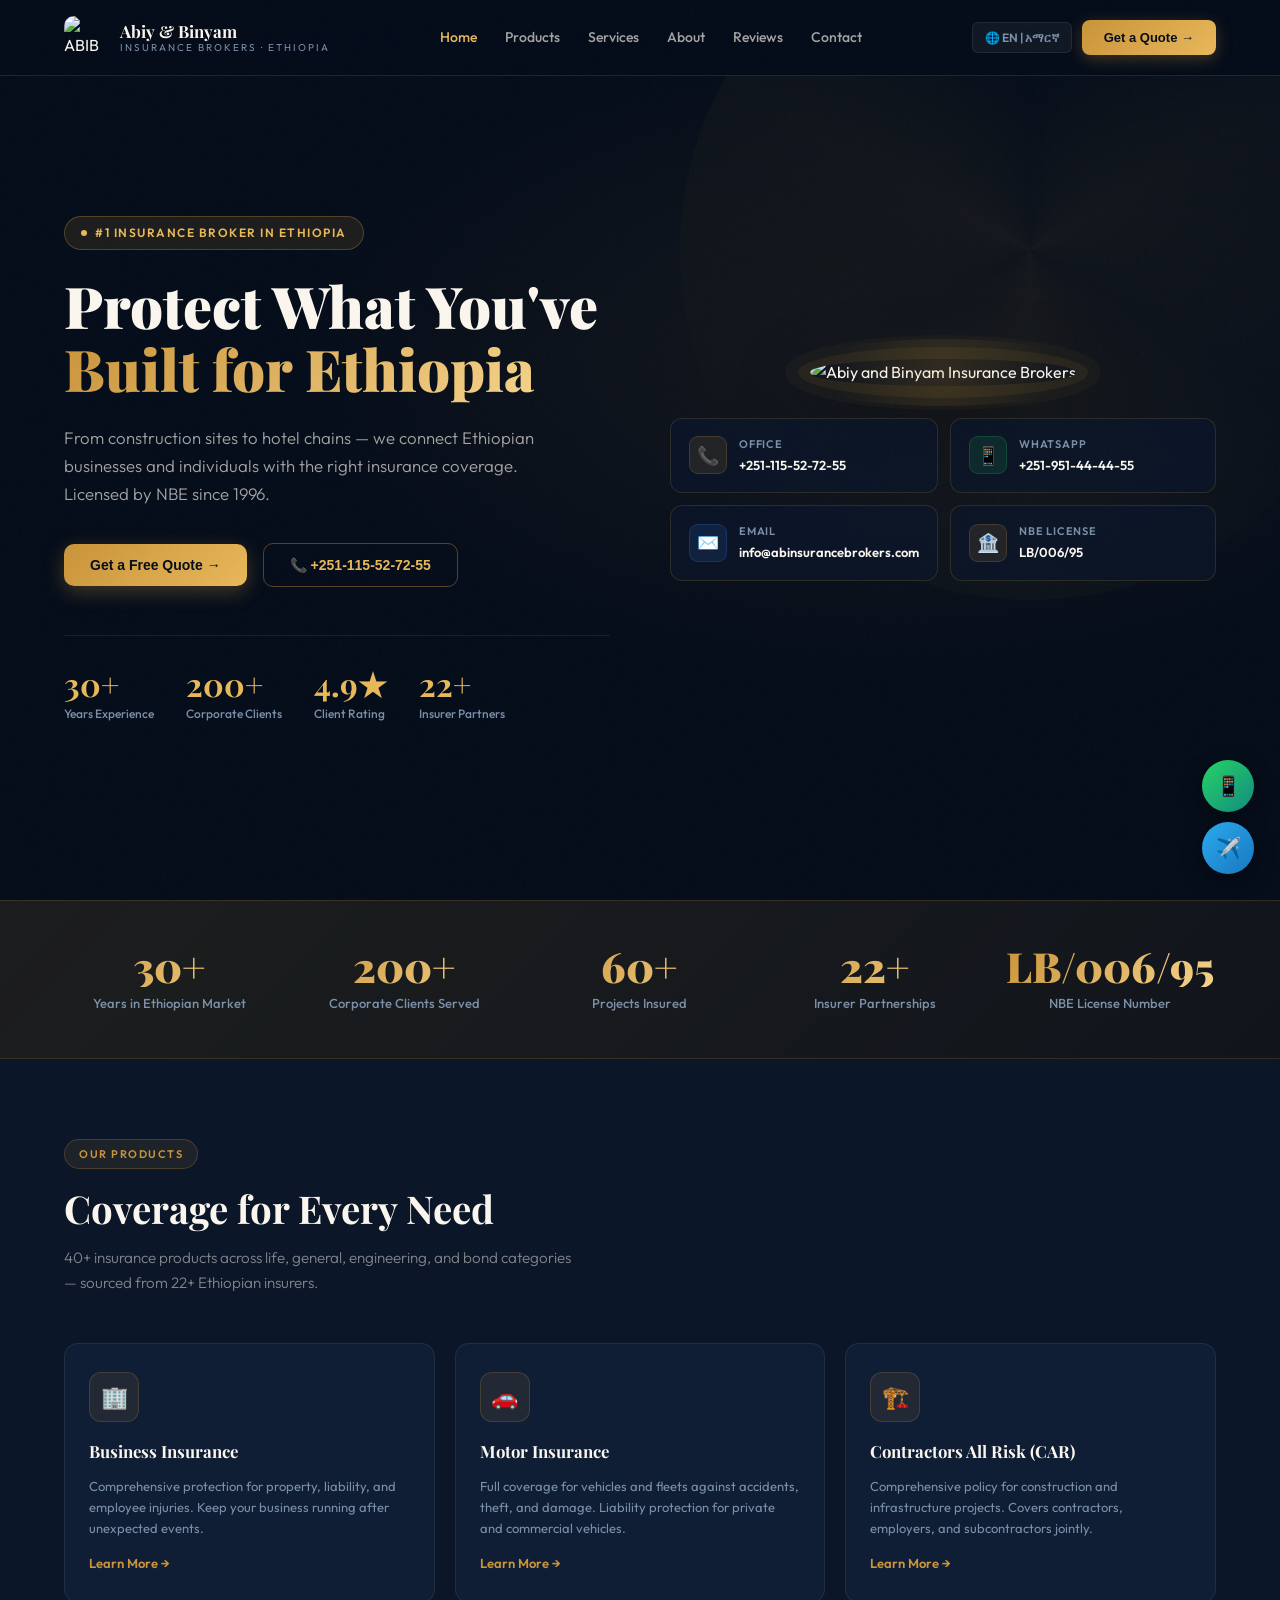
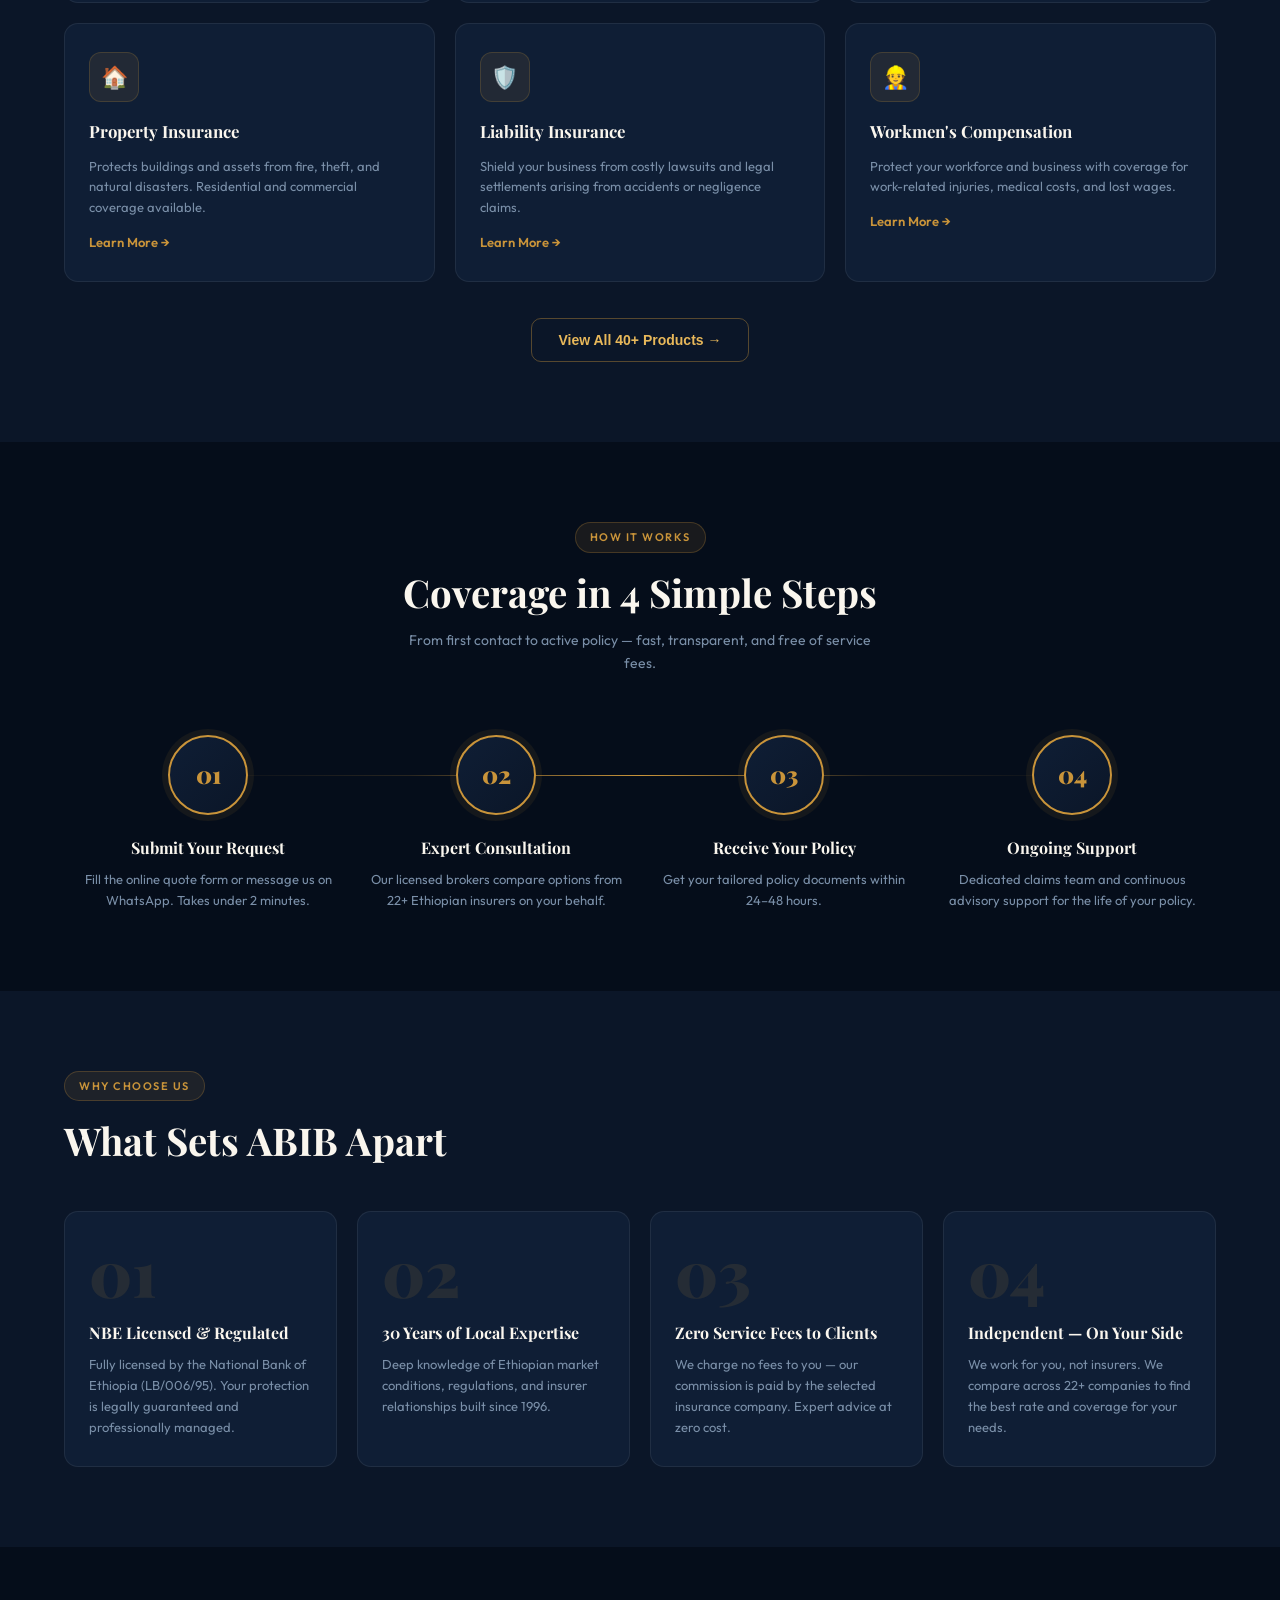
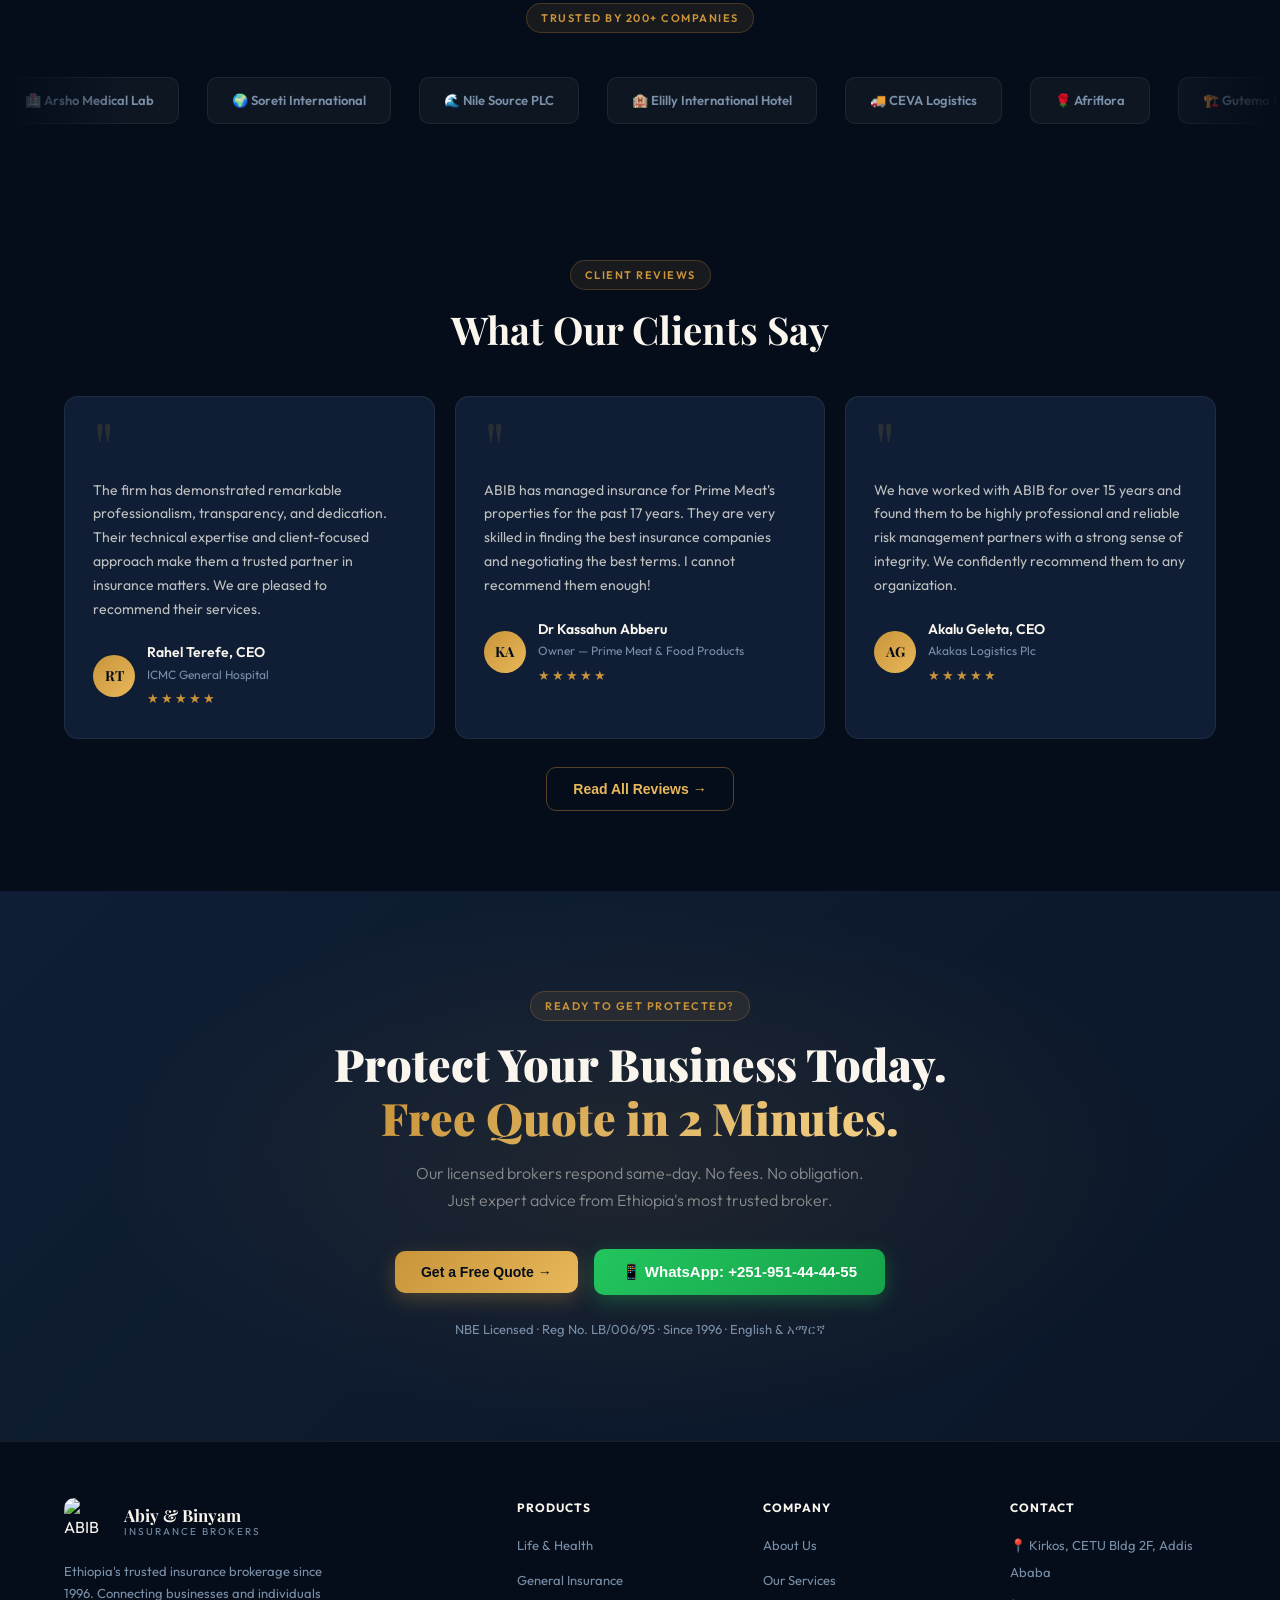
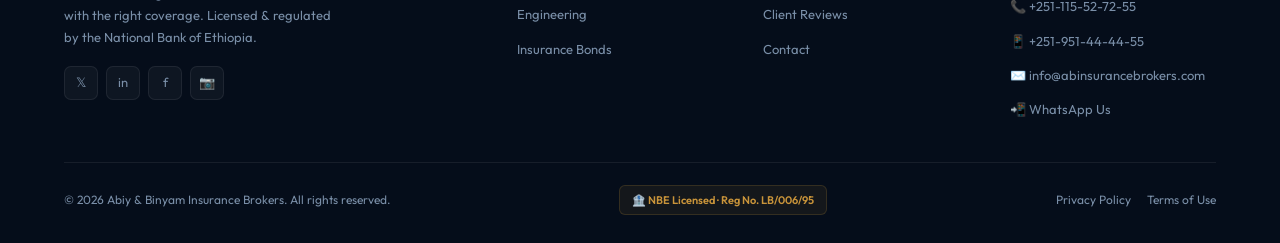
==== commit dd032cfb: "Update index.html" ====
--- a/index.html
+++ b/index.html
@@ -3,761 +3,277 @@
 <head>
 <meta charset="UTF-8"/>
 <meta name="viewport" content="width=device-width, initial-scale=1.0"/>
-<title>ABIB — World-Class Redesign Concept</title>
+<title>Abiy &amp; Binyam Insurance Brokers — Ethiopia's #1 Insurance Broker</title>
 <link href="https://fonts.googleapis.com/css2?family=Playfair+Display:wght@400;700;900&family=Outfit:wght@300;400;500;600;700&display=swap" rel="stylesheet"/>
+<link rel="stylesheet" href="shared.css"/>
 <style>
-/* ============================================================
-   DESIGN SYSTEM
-   Aesthetic: Refined luxury meets African modernity
-   Colors: Deep navy + warm gold + white — trust, prestige, Ethiopian heritage
-   ============================================================ */
-:root {
-  --navy:   #050d1a;
-  --navy2:  #0b1628;
-  --navy3:  #0f1e35;
-  --gold:   #c9943a;
-  --gold2:  #e8b85a;
-  --gold3:  #f5d38a;
-  --cream:  #faf6ee;
-  --white:  #ffffff;
-  --muted:  #7a8fa8;
-  --border: rgba(201,148,58,0.18);
-  --border2: rgba(255,255,255,0.07);
-  --glass:  rgba(11,22,40,0.85);
-  --r: 14px;
-}
-*,*::before,*::after{margin:0;padding:0;box-sizing:border-box}
-html{scroll-behavior:smooth;font-size:16px}
-body{
-  background:var(--navy);
-  color:var(--cream);
-  font-family:'Outfit',sans-serif;
-  overflow-x:hidden;
-  line-height:1.65;
-}
-a{text-decoration:none;color:inherit}
-img{display:block;max-width:100%}
-
-/* ---- GRAIN OVERLAY ---- */
-body::before{
-  content:'';
-  position:fixed;inset:0;
-  background-image:url("data:image/svg+xml,%3Csvg viewBox='0 0 256 256' xmlns='http://www.w3.org/2000/svg'%3E%3Cfilter id='noise'%3E%3CfeTurbulence type='fractalNoise' baseFrequency='0.9' numOctaves='4' stitchTiles='stitch'/%3E%3C/filter%3E%3Crect width='100%25' height='100%25' filter='url(%23noise)' opacity='0.04'/%3E%3C/svg%3E");
-  pointer-events:none;z-index:9999;opacity:.4;
-}
-
-/* ============================================================
-   NAVBAR
-   ============================================================ */
-nav{
-  position:fixed;top:0;left:0;right:0;z-index:1000;
-  padding:0 5vw;
-  display:flex;align-items:center;justify-content:space-between;
-  height:76px;
-  background:rgba(5,13,26,0.85);
-  backdrop-filter:blur(20px);
-  border-bottom:1px solid var(--border);
-  transition:all 0.3s;
-}
-.nav-logo{
-  display:flex;align-items:center;gap:12px;
-}
-.logo-mark{
-  width:38px;height:38px;border-radius:8px;
-  background:linear-gradient(135deg,var(--gold),var(--gold2));
-  display:flex;align-items:center;justify-content:center;
-  font-family:'Playfair Display',serif;font-weight:900;
-  font-size:17px;color:var(--navy);letter-spacing:-1px;
-  flex-shrink:0;
-}
-.logo-text{font-family:'Playfair Display',serif;font-weight:700;font-size:1.1rem;line-height:1.2}
-.logo-text span{display:block;font-family:'Outfit',sans-serif;font-size:10px;font-weight:400;color:var(--muted);letter-spacing:2px;text-transform:uppercase;margin-top:1px}
-.nav-links{display:flex;align-items:center;gap:32px}
-.nav-links a{font-size:14px;font-weight:500;color:rgba(250,246,238,0.7);transition:color .2s;letter-spacing:.3px}
-.nav-links a:hover{color:var(--gold2)}
-.nav-lang{
-  display:flex;align-items:center;gap:6px;
-  background:rgba(255,255,255,0.05);border:1px solid var(--border2);
-  border-radius:6px;padding:5px 12px;font-size:12px;font-weight:600;
-  color:var(--muted);cursor:pointer;transition:all .2s;
-}
-.nav-lang:hover{border-color:var(--border);color:var(--cream)}
-.nav-cta{
-  background:linear-gradient(135deg,var(--gold),var(--gold2));
-  color:var(--navy);padding:10px 22px;border-radius:8px;
-  font-size:13px;font-weight:700;letter-spacing:.3px;
-  transition:all .25s;box-shadow:0 4px 16px rgba(201,148,58,0.3);
-  border:none;cursor:pointer;
-}
-.nav-cta:hover{transform:translateY(-1px);box-shadow:0 8px 24px rgba(201,148,58,0.4)}
-
-/* ============================================================
-   HERO
-   ============================================================ */
-.hero{
-  min-height:100vh;
-  display:grid;grid-template-columns:1fr 1fr;
-  align-items:center;
-  padding:120px 5vw 80px;
-  position:relative;overflow:hidden;
-  gap:60px;
-}
-/* Geometric background */
-.hero::before{
-  content:'';position:absolute;inset:0;
-  background:
-    radial-gradient(ellipse 80% 60% at 70% 40%, rgba(201,148,58,0.08) 0%, transparent 60%),
-    radial-gradient(ellipse 50% 50% at 20% 80%, rgba(11,22,40,0.9) 0%, transparent 70%);
-}
-.hero-bg-pattern{
-  position:absolute;right:-100px;top:-100px;
-  width:700px;height:700px;
-  background:conic-gradient(from 0deg at 50% 50%, transparent 0deg, rgba(201,148,58,0.04) 60deg, transparent 120deg, rgba(201,148,58,0.03) 180deg, transparent 240deg, rgba(201,148,58,0.04) 300deg, transparent 360deg);
-  border-radius:50%;
-  animation:spin 60s linear infinite;
-}
-@keyframes spin{to{transform:rotate(360deg)}}
-
-.hero-content{position:relative;z-index:1}
-.hero-eyebrow{
-  display:inline-flex;align-items:center;gap:8px;
-  background:rgba(201,148,58,0.12);border:1px solid rgba(201,148,58,0.3);
-  border-radius:100px;padding:6px 16px;
-  font-size:12px;font-weight:600;color:var(--gold2);
-  letter-spacing:1.5px;text-transform:uppercase;
-  margin-bottom:24px;
-  animation:fadeUp .8s both;
-}
-.hero-eyebrow .dot{width:6px;height:6px;border-radius:50%;background:var(--gold2);animation:pulse 2s infinite}
-@keyframes pulse{0%,100%{opacity:1;transform:scale(1)}50%{opacity:.5;transform:scale(1.3)}}
-.hero h1{
-  font-family:'Playfair Display',serif;
-  font-size:clamp(2.6rem,5vw,4.2rem);
-  font-weight:900;line-height:1.1;
-  margin-bottom:24px;
-  animation:fadeUp .8s .1s both;
-}
-.hero h1 em{
-  font-style:normal;
-  background:linear-gradient(135deg,var(--gold),var(--gold3));
-  -webkit-background-clip:text;-webkit-text-fill-color:transparent;
-  background-clip:text;
-}
-.hero-sub{
-  font-size:1.05rem;color:rgba(250,246,238,0.65);
-  max-width:480px;margin-bottom:36px;font-weight:300;
-  animation:fadeUp .8s .2s both;
-}
-.hero-actions{
-  display:flex;align-items:center;gap:16px;flex-wrap:wrap;
-  animation:fadeUp .8s .3s both;
-}
-.btn-primary{
-  background:linear-gradient(135deg,var(--gold),var(--gold2));
-  color:var(--navy);padding:14px 28px;border-radius:10px;
-  font-size:15px;font-weight:700;letter-spacing:.3px;
-  box-shadow:0 6px 20px rgba(201,148,58,0.35);
-  transition:all .25s;cursor:pointer;border:none;display:inline-flex;align-items:center;gap:8px;
-}
-.btn-primary:hover{transform:translateY(-2px);box-shadow:0 12px 32px rgba(201,148,58,0.45)}
-.btn-secondary{
-  background:transparent;border:1px solid rgba(201,148,58,0.4);
-  color:var(--gold2);padding:14px 28px;border-radius:10px;
-  font-size:15px;font-weight:600;
-  transition:all .25s;cursor:pointer;display:inline-flex;align-items:center;gap:8px;
-}
-.btn-secondary:hover{background:rgba(201,148,58,0.08);border-color:var(--gold)}
-
-.hero-stats{
-  display:flex;gap:32px;margin-top:48px;padding-top:32px;
-  border-top:1px solid var(--border2);
-  animation:fadeUp .8s .4s both;
-}
-.stat-item .num{
-  font-family:'Playfair Display',serif;font-size:2rem;font-weight:700;
-  color:var(--gold2);line-height:1;
-}
-.stat-item .lbl{font-size:12px;color:var(--muted);margin-top:4px;font-weight:500}
-
-/* HERO RIGHT — Quote Card */
-.hero-card{
-  position:relative;z-index:1;
-  animation:fadeUp .8s .2s both;
-}
-.quote-card{
-  background:var(--glass);
-  border:1px solid var(--border);
-  border-radius:20px;
-  padding:32px;
-  backdrop-filter:blur(20px);
-  box-shadow:0 24px 64px rgba(0,0,0,0.5);
-  position:relative;overflow:hidden;
-}
-.quote-card::before{
-  content:'';position:absolute;top:0;left:0;right:0;height:3px;
-  background:linear-gradient(90deg,var(--gold),var(--gold2),transparent);
-}
-.quote-card h3{
-  font-family:'Playfair Display',serif;font-size:1.3rem;font-weight:700;
-  margin-bottom:6px;
-}
-.quote-card p{font-size:13px;color:var(--muted);margin-bottom:24px}
-
-.form-group{margin-bottom:16px}
-.form-label{font-size:12px;font-weight:600;color:var(--muted);text-transform:uppercase;letter-spacing:.8px;margin-bottom:8px;display:block}
-.form-select, .form-input{
-  width:100%;background:rgba(255,255,255,0.05);
-  border:1px solid var(--border2);border-radius:8px;
-  padding:11px 14px;color:var(--cream);font-family:'Outfit',sans-serif;
-  font-size:14px;outline:none;transition:border-color .2s;
-  appearance:none;
-}
-.form-select:focus,.form-input:focus{border-color:var(--gold);background:rgba(201,148,58,0.06)}
-.form-row{display:grid;grid-template-columns:1fr 1fr;gap:12px}
-.wa-btn{
-  width:100%;background:linear-gradient(135deg,#22c55e,#16a34a);
-  border:none;border-radius:8px;padding:13px;
-  color:#fff;font-family:'Outfit',sans-serif;font-size:14px;font-weight:700;
-  cursor:pointer;display:flex;align-items:center;justify-content:center;gap:8px;
-  transition:all .2s;margin-top:4px;
-}
-.wa-btn:hover{transform:translateY(-1px);box-shadow:0 6px 20px rgba(34,197,94,0.35)}
-.divider{
-  display:flex;align-items:center;gap:12px;margin:16px 0;
-  font-size:12px;color:var(--muted);
-}
-.divider::before,.divider::after{content:'';flex:1;height:1px;background:var(--border2)}
-.submit-btn{
-  width:100%;
-  background:linear-gradient(135deg,var(--gold),var(--gold2));
-  border:none;border-radius:8px;padding:13px;
-  color:var(--navy);font-family:'Outfit',sans-serif;font-size:14px;font-weight:700;
-  cursor:pointer;transition:all .2s;
-}
-.submit-btn:hover{box-shadow:0 6px 20px rgba(201,148,58,0.4);transform:translateY(-1px)}
-.trust-row{
-  display:flex;align-items:center;justify-content:center;gap:16px;
-  margin-top:16px;font-size:11px;color:var(--muted);
-}
-.trust-badge{display:flex;align-items:center;gap:4px}
-
-@keyframes fadeUp{from{opacity:0;transform:translateY(24px)}to{opacity:1;transform:translateY(0)}}
-
-/* ============================================================
-   SECTION COMMONS
-   ============================================================ */
-section{padding:100px 5vw}
-.section-tag{
-  display:inline-flex;align-items:center;gap:6px;
-  background:rgba(201,148,58,0.1);border:1px solid rgba(201,148,58,0.25);
-  border-radius:100px;padding:5px 14px;
-  font-size:11px;font-weight:600;color:var(--gold);
-  letter-spacing:1.5px;text-transform:uppercase;margin-bottom:16px;
-}
-.section-title{
-  font-family:'Playfair Display',serif;
-  font-size:clamp(1.8rem,3.5vw,2.8rem);font-weight:700;
-  line-height:1.2;margin-bottom:16px;
-}
-.section-sub{font-size:1rem;color:rgba(250,246,238,0.55);max-width:520px;font-weight:300}
-.section-header{margin-bottom:56px}
-
-/* ============================================================
-   INSURANCE TYPES
-   ============================================================ */
-.services{background:var(--navy2)}
-.services-grid{
-  display:grid;grid-template-columns:repeat(auto-fit,minmax(280px,1fr));gap:20px;
-}
-.service-card{
-  background:var(--navy3);border:1px solid var(--border2);
-  border-radius:var(--r);padding:28px 24px;
-  transition:all .3s;cursor:pointer;position:relative;overflow:hidden;
-  group:true;
-}
-.service-card::after{
-  content:'';position:absolute;bottom:0;left:0;right:0;height:2px;
-  background:linear-gradient(90deg,var(--gold),var(--gold2));
-  transform:scaleX(0);transform-origin:left;transition:transform .3s;
-}
-.service-card:hover{border-color:rgba(201,148,58,0.3);transform:translateY(-4px);box-shadow:0 20px 48px rgba(0,0,0,0.4)}
-.service-card:hover::after{transform:scaleX(1)}
-.service-icon{
-  width:52px;height:52px;border-radius:12px;
-  background:rgba(201,148,58,0.1);border:1px solid rgba(201,148,58,0.2);
-  display:flex;align-items:center;justify-content:center;
-  font-size:24px;margin-bottom:18px;
-  transition:background .3s;
-}
-.service-card:hover .service-icon{background:rgba(201,148,58,0.2)}
-.service-card h3{font-family:'Playfair Display',serif;font-size:1.1rem;font-weight:700;margin-bottom:10px}
-.service-card p{font-size:13px;color:var(--muted);line-height:1.6;margin-bottom:16px}
-.service-link{font-size:13px;font-weight:600;color:var(--gold);display:flex;align-items:center;gap:6px;transition:gap .2s}
-.service-card:hover .service-link{gap:10px}
-
-/* ============================================================
-   PROCESS
-   ============================================================ */
-.process{background:var(--navy)}
-.process-steps{
-  display:grid;grid-template-columns:repeat(auto-fit,minmax(220px,1fr));
-  gap:0;position:relative;
-}
-.process-steps::before{
-  content:'';position:absolute;top:40px;left:10%;right:10%;height:1px;
-  background:linear-gradient(90deg,transparent,var(--border),var(--gold),var(--border),transparent);
-}
-.step{padding:0 20px;text-align:center;position:relative}
-.step-num{
-  width:80px;height:80px;border-radius:50%;
-  background:linear-gradient(135deg,var(--navy3),var(--navy2));
-  border:2px solid var(--gold);
-  display:flex;align-items:center;justify-content:center;
-  font-family:'Playfair Display',serif;font-size:1.5rem;font-weight:900;color:var(--gold);
-  margin:0 auto 20px;position:relative;z-index:1;
-  box-shadow:0 0 0 6px rgba(201,148,58,0.08);
-}
-.step h4{font-family:'Playfair Display',serif;font-size:1rem;font-weight:700;margin-bottom:8px}
-.step p{font-size:13px;color:var(--muted);line-height:1.6}
-
-/* ============================================================
-   STATS / TRUST BAR
-   ============================================================ */
-.trust-bar{
-  background:linear-gradient(135deg,rgba(201,148,58,0.12),rgba(201,148,58,0.06));
-  border-top:1px solid var(--border);border-bottom:1px solid var(--border);
-  padding:48px 5vw;
-}
-.trust-bar-inner{
-  display:grid;grid-template-columns:repeat(auto-fit,minmax(180px,1fr));
-  gap:32px;text-align:center;
-}
-.trust-stat .n{
-  font-family:'Playfair Display',serif;
-  font-size:2.8rem;font-weight:900;
-  background:linear-gradient(135deg,var(--gold),var(--gold3));
-  -webkit-background-clip:text;-webkit-text-fill-color:transparent;
-  background-clip:text;line-height:1;
-}
-.trust-stat .l{font-size:13px;color:var(--muted);margin-top:6px;font-weight:500}
-
-/* ============================================================
-   PARTNERS / CLIENTS
-   ============================================================ */
-.partners{background:var(--navy2)}
-.partner-scroll{
-  overflow:hidden;position:relative;
-  -webkit-mask:linear-gradient(90deg,transparent,black 10%,black 90%,transparent);
-  mask:linear-gradient(90deg,transparent,black 10%,black 90%,transparent);
-}
-.partner-track{
-  display:flex;gap:32px;
-  animation:scroll 30s linear infinite;
-  width:max-content;
-}
-.partner-track:hover{animation-play-state:paused}
-@keyframes scroll{to{transform:translateX(-50%)}}
-.partner-logo{
-  background:rgba(255,255,255,0.04);
-  border:1px solid var(--border2);
-  border-radius:10px;padding:14px 28px;
-  font-size:13px;font-weight:600;color:var(--muted);
-  white-space:nowrap;transition:all .2s;
-  display:flex;align-items:center;gap:10px;
-}
-.partner-logo:hover{border-color:var(--border);color:var(--cream);background:rgba(201,148,58,0.05)}
-
-/* ============================================================
-   TESTIMONIALS
-   ============================================================ */
-.testimonials{background:var(--navy)}
-.test-grid{display:grid;grid-template-columns:repeat(auto-fit,minmax(300px,1fr));gap:20px}
-.test-card{
-  background:var(--navy3);border:1px solid var(--border2);
-  border-radius:var(--r);padding:28px;
-  transition:all .3s;position:relative;
-}
-.test-card:hover{border-color:var(--border);box-shadow:0 16px 40px rgba(0,0,0,0.3)}
-.quote-mark{
-  font-family:'Playfair Display',serif;font-size:5rem;
-  color:var(--gold);opacity:.15;line-height:.6;margin-bottom:8px;
-}
-.test-text{font-size:14px;color:rgba(250,246,238,0.75);line-height:1.7;margin-bottom:20px}
-.test-author{display:flex;align-items:center;gap:12px}
-.test-avatar{
-  width:42px;height:42px;border-radius:50%;
-  background:linear-gradient(135deg,var(--gold),var(--gold2));
-  display:flex;align-items:center;justify-content:center;
-  font-family:'Playfair Display',serif;font-weight:700;color:var(--navy);font-size:14px;
-}
-.test-name{font-size:14px;font-weight:600}
-.test-role{font-size:12px;color:var(--muted)}
-.stars{color:var(--gold);font-size:13px;margin-top:4px;letter-spacing:2px}
-
-/* ============================================================
-   AI ASSISTANT PREVIEW
-   ============================================================ */
-.ai-section{
-  background:linear-gradient(135deg,var(--navy2),var(--navy3));
-  position:relative;overflow:hidden;
-}
-.ai-section::before{
-  content:'';position:absolute;
-  right:-200px;top:-200px;
-  width:600px;height:600px;
-  background:radial-gradient(circle,rgba(201,148,58,0.06) 0%,transparent 70%);
-  border-radius:50%;
-}
-.ai-inner{display:grid;grid-template-columns:1fr 1fr;gap:64px;align-items:center}
-.ai-chat{
-  background:var(--navy);border:1px solid var(--border);
-  border-radius:16px;overflow:hidden;box-shadow:0 24px 64px rgba(0,0,0,.4);
-}
-.chat-header{
-  background:var(--navy3);border-bottom:1px solid var(--border2);
-  padding:16px 20px;display:flex;align-items:center;gap:12px;
-}
-.chat-avatar{
-  width:36px;height:36px;border-radius:50%;
-  background:linear-gradient(135deg,var(--gold),var(--gold2));
-  display:flex;align-items:center;justify-content:center;
-  font-size:16px;
-}
-.chat-info .name{font-size:14px;font-weight:600}
-.chat-info .status{font-size:11px;color:#22c55e;display:flex;align-items:center;gap:4px}
-.chat-info .status::before{content:'';width:6px;height:6px;border-radius:50%;background:#22c55e}
-.chat-body{padding:20px;display:flex;flex-direction:column;gap:12px;min-height:280px}
-.msg{max-width:80%;font-size:13px;line-height:1.6}
-.msg.bot{
-  background:var(--navy3);border:1px solid var(--border2);
-  border-radius:4px 12px 12px 12px;padding:12px 14px;color:var(--cream);
-}
-.msg.user{
-  background:linear-gradient(135deg,rgba(201,148,58,0.2),rgba(201,148,58,0.1));
-  border:1px solid rgba(201,148,58,0.25);
-  border-radius:12px 4px 12px 12px;padding:12px 14px;color:var(--cream);
-  align-self:flex-end;
-}
-.msg.typing{display:flex;align-items:center;gap:4px;padding:12px 14px}
-.dot-typing{width:6px;height:6px;border-radius:50%;background:var(--muted);animation:blink 1.4s infinite}
-.dot-typing:nth-child(2){animation-delay:.2s}
-.dot-typing:nth-child(3){animation-delay:.4s}
-@keyframes blink{0%,80%,100%{transform:scale(0.8);opacity:.5}40%{transform:scale(1.1);opacity:1}}
-.chat-input-row{
-  border-top:1px solid var(--border2);padding:14px 16px;
-  display:flex;gap:8px;
-}
-.chat-input{
-  flex:1;background:rgba(255,255,255,0.04);
-  border:1px solid var(--border2);border-radius:8px;
-  padding:10px 14px;color:var(--muted);font-family:'Outfit',sans-serif;
-  font-size:13px;outline:none;
-}
-.chat-send{
-  background:linear-gradient(135deg,var(--gold),var(--gold2));
-  border:none;border-radius:8px;padding:10px 16px;
-  color:var(--navy);font-size:16px;cursor:pointer;
-}
-
-/* ============================================================
-   CLIENT PORTAL PREVIEW
-   ============================================================ */
-.portal-section{background:var(--navy2)}
-.portal-preview{
-  background:var(--navy);border:1px solid var(--border);
-  border-radius:16px;overflow:hidden;box-shadow:0 24px 64px rgba(0,0,0,.5);
-}
-.portal-tabs{
-  background:var(--navy3);border-bottom:1px solid var(--border2);
-  display:flex;gap:0;
-}
-.p-tab{
-  padding:14px 20px;font-size:13px;font-weight:500;color:var(--muted);
-  cursor:pointer;border-bottom:2px solid transparent;transition:all .2s;
-}
-.p-tab.active{color:var(--gold);border-bottom-color:var(--gold)}
-.portal-body{padding:24px;display:grid;grid-template-columns:1fr 1fr;gap:16px}
-.policy-item{
-  background:var(--navy3);border:1px solid var(--border2);
-  border-radius:10px;padding:16px;
-  display:flex;justify-content:space-between;align-items:flex-start;
-}
-.policy-item .pi-title{font-size:13px;font-weight:600;margin-bottom:4px}
-.policy-item .pi-sub{font-size:11px;color:var(--muted)}
-.policy-badge{
-  font-size:10px;font-weight:700;padding:3px 8px;border-radius:4px;
-  background:rgba(34,197,94,0.15);color:#4ade80;border:1px solid rgba(34,197,94,0.2);
-}
-.policy-badge.exp{background:rgba(245,158,11,0.15);color:#fbbf24;border-color:rgba(245,158,11,0.2)}
-.portal-inner{display:grid;grid-template-columns:5fr 4fr;gap:48px;align-items:center}
-
-/* ============================================================
-   CTA SECTION
-   ============================================================ */
-.cta-section{
-  background:linear-gradient(135deg,var(--navy3) 0%,var(--navy2) 50%,var(--navy3) 100%);
-  text-align:center;padding:120px 5vw;position:relative;overflow:hidden;
-}
-.cta-section::before{
-  content:'';position:absolute;inset:0;
-  background:radial-gradient(ellipse 60% 70% at 50% 50%,rgba(201,148,58,0.1) 0%,transparent 70%);
-}
-.cta-section h2{
-  font-family:'Playfair Display',serif;
-  font-size:clamp(2rem,4vw,3.2rem);font-weight:900;
-  line-height:1.15;margin-bottom:20px;position:relative;
-}
-.cta-section p{
-  font-size:1.05rem;color:rgba(250,246,238,0.55);
-  max-width:500px;margin:0 auto 40px;font-weight:300;position:relative;
-}
-.cta-actions{
-  display:flex;align-items:center;justify-content:center;gap:16px;
-  flex-wrap:wrap;position:relative;
-}
-.whatsapp-cta{
-  background:linear-gradient(135deg,#22c55e,#16a34a);
-  color:#fff;padding:14px 28px;border-radius:10px;
-  font-size:15px;font-weight:700;letter-spacing:.3px;
-  box-shadow:0 6px 20px rgba(34,197,94,0.3);
-  transition:all .25s;cursor:pointer;border:none;display:inline-flex;align-items:center;gap:8px;
-}
-.whatsapp-cta:hover{transform:translateY(-2px);box-shadow:0 10px 32px rgba(34,197,94,0.4)}
-
-/* ============================================================
-   FOOTER
-   ============================================================ */
-footer{
-  background:var(--navy);border-top:1px solid var(--border2);
-  padding:64px 5vw 32px;
-}
-.footer-grid{
-  display:grid;grid-template-columns:2fr 1fr 1fr 1fr;
-  gap:48px;margin-bottom:48px;
-}
-.footer-brand .logo-mark{margin-bottom:16px}
-.footer-brand p{font-size:13px;color:var(--muted);line-height:1.7;max-width:280px;margin-bottom:20px}
-.social-links{display:flex;gap:10px}
-.social-btn{
-  width:36px;height:36px;border-radius:8px;
-  background:rgba(255,255,255,0.05);border:1px solid var(--border2);
-  display:flex;align-items:center;justify-content:center;
-  font-size:14px;color:var(--muted);transition:all .2s;cursor:pointer;
-}
-.social-btn:hover{background:rgba(201,148,58,0.1);border-color:var(--border);color:var(--gold)}
-.footer-col h4{font-size:13px;font-weight:700;text-transform:uppercase;letter-spacing:1px;color:var(--cream);margin-bottom:16px}
-.footer-col ul{list-style:none;display:flex;flex-direction:column;gap:8px}
-.footer-col ul li a{font-size:13px;color:var(--muted);transition:color .2s}
-.footer-col ul li a:hover{color:var(--gold2)}
-.footer-bottom{
-  border-top:1px solid var(--border2);padding-top:24px;
-  display:flex;justify-content:space-between;align-items:center;
-  font-size:12px;color:var(--muted);flex-wrap:wrap;gap:12px;
-}
-.nbe-badge{
-  display:flex;align-items:center;gap:8px;
-  background:rgba(201,148,58,0.08);border:1px solid var(--border);
-  border-radius:6px;padding:6px 14px;font-size:11px;color:var(--gold);
-  font-weight:600;
-}
-
-/* ============================================================
-   FLOATING ACTIONS
-   ============================================================ */
-.floating-actions{
-  position:fixed;bottom:28px;right:28px;z-index:900;
-  display:flex;flex-direction:column;gap:10px;
-}
-.float-btn{
-  width:54px;height:54px;border-radius:50%;border:none;
-  display:flex;align-items:center;justify-content:center;
-  font-size:22px;cursor:pointer;
-  box-shadow:0 6px 20px rgba(0,0,0,.4);
-  transition:all .25s;
-}
-.float-btn:hover{transform:scale(1.08)}
-.wa-float{background:linear-gradient(135deg,#25d366,#128c7e)}
-.tel-float{background:linear-gradient(135deg,#2aabee,#1877c0)}
-.chat-float{
-  background:linear-gradient(135deg,var(--gold),var(--gold2));
-  color:var(--navy);
-}
-.float-label{
-  position:absolute;right:64px;
-  background:var(--navy2);border:1px solid var(--border);
-  border-radius:6px;padding:5px 12px;font-size:11px;font-weight:600;
-  white-space:nowrap;color:var(--cream);opacity:0;transition:opacity .2s;pointer-events:none;
-}
-.float-btn:hover .float-label{opacity:1}
-.float-wrap{position:relative;display:flex;align-items:center}
-
-/* ============================================================
-   SCROLL ANIMATIONS
-   ============================================================ */
-.reveal{opacity:0;transform:translateY(30px);transition:opacity .7s,transform .7s}
-.reveal.visible{opacity:1;transform:none}
-
-/* ============================================================
-   SECTION: WHY US
-   ============================================================ */
-.why-grid{display:grid;grid-template-columns:repeat(auto-fit,minmax(240px,1fr));gap:20px}
-.why-card{
-  padding:28px 24px;border-radius:var(--r);
-  border:1px solid var(--border2);background:var(--navy3);
-  position:relative;overflow:hidden;transition:all .3s;
-}
-.why-card:hover{border-color:var(--border);transform:translateY(-3px)}
-.why-num{
-  font-family:'Playfair Display',serif;font-size:4rem;font-weight:900;
-  color:rgba(201,148,58,0.12);line-height:1;margin-bottom:16px;
-}
-.why-card h3{font-family:'Playfair Display',serif;font-size:1rem;font-weight:700;margin-bottom:8px}
-.why-card p{font-size:13px;color:var(--muted);line-height:1.6}
-
-/* RESPONSIVE */
+/* ── NAV LOGO OVERRIDE ── */
+.nav-logo img { width: 44px; height: 44px; border-radius: 10px; object-fit: cover; }
+.logo-text { font-family: 'Playfair Display', serif; font-weight: 700; font-size: 1.05rem; line-height: 1.2; }
+.logo-text span { display: block; font-family: 'Outfit', sans-serif; font-size: 10px; font-weight: 400; color: var(--muted); letter-spacing: 2px; text-transform: uppercase; margin-top: 1px; }
+
+/* ── HERO ── */
+.hero {
+  min-height: 100vh;
+  display: grid;
+  grid-template-columns: 1fr 1fr;
+  align-items: center;
+  padding: 120px 5vw 80px;
+  position: relative;
+  overflow: hidden;
+  gap: 60px;
+}
+.hero::before {
+  content: '';
+  position: absolute; inset: 0;
+  background: radial-gradient(ellipse 80% 60% at 70% 40%, rgba(201,148,58,0.08) 0%, transparent 60%);
+}
+.hero-bg {
+  position: absolute; right: -100px; top: -100px;
+  width: 700px; height: 700px;
+  background: conic-gradient(from 0deg at 50% 50%,
+    transparent 0deg, rgba(201,148,58,0.04) 60deg,
+    transparent 120deg, rgba(201,148,58,0.03) 180deg,
+    transparent 240deg, rgba(201,148,58,0.04) 300deg, transparent 360deg);
+  border-radius: 50%;
+  animation: spin 60s linear infinite;
+}
+@keyframes spin { to { transform: rotate(360deg); } }
+
+.hero-eyebrow {
+  display: inline-flex; align-items: center; gap: 8px;
+  background: rgba(201,148,58,0.12); border: 1px solid rgba(201,148,58,0.3);
+  border-radius: 100px; padding: 6px 16px;
+  font-size: 12px; font-weight: 600; color: #e8b85a;
+  letter-spacing: 1.5px; text-transform: uppercase;
+  margin-bottom: 24px; animation: fadeUp .8s both;
+}
+.dot-pulse { width: 6px; height: 6px; border-radius: 50%; background: #e8b85a; animation: pulse 2s infinite; }
+@keyframes pulse { 0%,100%{opacity:1;transform:scale(1)} 50%{opacity:.5;transform:scale(1.3)} }
+
+.hero h1 {
+  font-family: 'Playfair Display', serif;
+  font-size: clamp(2.4rem, 4.5vw, 4rem);
+  font-weight: 900; line-height: 1.1;
+  margin-bottom: 24px; animation: fadeUp .8s .1s both;
+}
+.hero h1 em {
+  font-style: normal;
+  background: linear-gradient(135deg, var(--gold), #f5d38a);
+  -webkit-background-clip: text; -webkit-text-fill-color: transparent; background-clip: text;
+}
+.hero-sub {
+  font-size: 1.05rem; color: rgba(250,246,238,0.65);
+  max-width: 480px; margin-bottom: 36px; font-weight: 300;
+  animation: fadeUp .8s .2s both;
+}
+.hero-actions { display: flex; align-items: center; gap: 16px; flex-wrap: wrap; animation: fadeUp .8s .3s both; }
+.hero-stats {
+  display: flex; gap: 32px; margin-top: 48px; padding-top: 32px;
+  border-top: 1px solid var(--border2);
+  animation: fadeUp .8s .4s both; flex-wrap: wrap;
+}
+.stat-item .num { font-family: 'Playfair Display', serif; font-size: 2rem; font-weight: 700; color: #e8b85a; line-height: 1; }
+.stat-item .lbl { font-size: 12px; color: var(--muted); margin-top: 4px; font-weight: 500; }
+@keyframes fadeUp { from{opacity:0;transform:translateY(24px)} to{opacity:1;transform:translateY(0)} }
+
+/* ── HERO RIGHT — LOGO + QUICK CONTACTS ── */
+.hero-right {
+  position: relative; z-index: 1;
+  display: flex; flex-direction: column; align-items: center; gap: 32px;
+  animation: fadeUp .8s .2s both;
+}
+.hero-logo-wrap {
+  position: relative;
+}
+.hero-logo-wrap img {
+  width: 280px; height: 280px;
+  border-radius: 50%;
+  object-fit: cover;
+  box-shadow: 0 0 0 12px rgba(201,148,58,0.08),
+              0 0 0 24px rgba(201,148,58,0.04),
+              0 32px 80px rgba(0,0,0,0.6);
+  animation: logoFloat 6s ease-in-out infinite;
+}
+@keyframes logoFloat {
+  0%,100%{ transform: translateY(0px); }
+  50%{ transform: translateY(-12px); }
+}
+.hero-logo-glow {
+  position: absolute; inset: -20px;
+  border-radius: 50%;
+  background: radial-gradient(circle, rgba(201,148,58,0.15) 0%, transparent 70%);
+  animation: glowPulse 3s ease-in-out infinite;
+}
+@keyframes glowPulse { 0%,100%{opacity:.6} 50%{opacity:1} }
+
+.quick-contacts {
+  display: grid; grid-template-columns: 1fr 1fr; gap: 12px; width: 100%;
+}
+.qc-card {
+  background: rgba(11,22,40,0.85);
+  border: 1px solid var(--border);
+  border-radius: 12px; padding: 16px 18px;
+  backdrop-filter: blur(16px);
+  display: flex; align-items: center; gap: 12px;
+  text-decoration: none; transition: all .25s;
+}
+.qc-card:hover { border-color: var(--gold); transform: translateY(-2px); box-shadow: 0 8px 24px rgba(0,0,0,.4); }
+.qc-icon {
+  width: 38px; height: 38px; border-radius: 9px; flex-shrink: 0;
+  display: flex; align-items: center; justify-content: center; font-size: 18px;
+}
+.qc-label { font-size: 11px; color: var(--muted); font-weight: 600; text-transform: uppercase; letter-spacing: .8px; }
+.qc-val { font-size: 13px; color: var(--cream); font-weight: 600; margin-top: 2px; }
+
+/* ── TRUST BAR ── */
+.trust-bar { background: linear-gradient(135deg, rgba(201,148,58,0.12), rgba(201,148,58,0.06)); border-top: 1px solid var(--border); border-bottom: 1px solid var(--border); padding: 44px 5vw; }
+.trust-bar-inner { display: grid; grid-template-columns: repeat(auto-fit, minmax(150px,1fr)); gap: 24px; text-align: center; }
+.trust-stat .n { font-family: 'Playfair Display', serif; font-size: 2.6rem; font-weight: 900; background: linear-gradient(135deg,var(--gold),#f5d38a); -webkit-background-clip:text; -webkit-text-fill-color:transparent; background-clip:text; line-height:1; }
+.trust-stat .l { font-size: 13px; color: var(--muted); margin-top: 6px; font-weight: 500; }
+
+/* ── SERVICES ── */
+.services-grid { display: grid; grid-template-columns: repeat(auto-fit, minmax(280px,1fr)); gap: 20px; }
+.service-card { background: var(--navy3); border: 1px solid var(--border2); border-radius: var(--r); padding: 28px 24px; transition: all .3s; position: relative; overflow: hidden; }
+.service-card::after { content:''; position:absolute; bottom:0;left:0;right:0;height:2px; background:linear-gradient(90deg,var(--gold),#e8b85a); transform:scaleX(0);transform-origin:left;transition:transform .3s; }
+.service-card:hover { border-color:rgba(201,148,58,0.3); transform:translateY(-4px); box-shadow:0 20px 48px rgba(0,0,0,0.4); }
+.service-card:hover::after { transform:scaleX(1); }
+.svc-icon { width:50px;height:50px;border-radius:12px;background:rgba(201,148,58,0.1);border:1px solid rgba(201,148,58,0.2);display:flex;align-items:center;justify-content:center;font-size:22px;margin-bottom:16px; }
+.service-card h3 { font-family:'Playfair Display',serif;font-size:1.05rem;font-weight:700;margin-bottom:10px; }
+.service-card p { font-size:13px;color:var(--muted);line-height:1.6;margin-bottom:14px; }
+.svc-link { font-size:13px;font-weight:600;color:var(--gold);display:flex;align-items:center;gap:6px;transition:gap .2s; }
+.service-card:hover .svc-link { gap:10px; }
+
+/* ── PROCESS ── */
+.process-steps { display:grid;grid-template-columns:repeat(auto-fit,minmax(200px,1fr));gap:0;position:relative; }
+.process-steps::before { content:'';position:absolute;top:40px;left:10%;right:10%;height:1px;background:linear-gradient(90deg,transparent,var(--border),var(--gold),var(--border),transparent); }
+.step { padding:0 16px;text-align:center; }
+.step-num { width:80px;height:80px;border-radius:50%;background:linear-gradient(135deg,var(--navy3),var(--navy2));border:2px solid var(--gold);display:flex;align-items:center;justify-content:center;font-family:'Playfair Display',serif;font-size:1.5rem;font-weight:900;color:var(--gold);margin:0 auto 20px;position:relative;z-index:1;box-shadow:0 0 0 6px rgba(201,148,58,0.08); }
+.step h4 { font-family:'Playfair Display',serif;font-size:1rem;font-weight:700;margin-bottom:8px; }
+.step p { font-size:13px;color:var(--muted);line-height:1.6; }
+
+/* ── WHY US ── */
+.why-grid { display:grid;grid-template-columns:repeat(auto-fit,minmax(240px,1fr));gap:20px; }
+.why-card { padding:28px 24px;border-radius:var(--r);border:1px solid var(--border2);background:var(--navy3);transition:all .3s; }
+.why-card:hover { border-color:var(--border);transform:translateY(-3px); }
+.why-num { font-family:'Playfair Display',serif;font-size:4rem;font-weight:900;color:rgba(201,148,58,0.12);line-height:1;margin-bottom:16px; }
+.why-card h3 { font-family:'Playfair Display',serif;font-size:1rem;font-weight:700;margin-bottom:8px; }
+.why-card p { font-size:13px;color:var(--muted);line-height:1.6; }
+
+/* ── PARTNER SCROLL ── */
+.partner-scroll { overflow:hidden;-webkit-mask:linear-gradient(90deg,transparent,black 10%,black 90%,transparent);mask:linear-gradient(90deg,transparent,black 10%,black 90%,transparent); }
+.partner-track { display:flex;gap:28px;animation:scroll 35s linear infinite;width:max-content; }
+.partner-track:hover { animation-play-state:paused; }
+@keyframes scroll { to{transform:translateX(-50%)} }
+.partner-logo { background:rgba(255,255,255,0.04);border:1px solid var(--border2);border-radius:10px;padding:12px 24px;font-size:13px;font-weight:600;color:var(--muted);white-space:nowrap;transition:all .2s; }
+.partner-logo:hover { border-color:var(--border);color:var(--cream); }
+
+/* ── TESTIMONIALS ── */
+.test-grid { display:grid;grid-template-columns:repeat(auto-fit,minmax(300px,1fr));gap:20px; }
+.test-card { background:var(--navy3);border:1px solid var(--border2);border-radius:var(--r);padding:28px;transition:all .3s; }
+.test-card:hover { border-color:var(--border);box-shadow:0 16px 40px rgba(0,0,0,.3); }
+.qmark { font-family:'Playfair Display',serif;font-size:4.5rem;color:rgba(201,148,58,0.15);line-height:.6;margin-bottom:10px; }
+.test-text { font-size:14px;color:rgba(250,246,238,.75);line-height:1.7;margin-bottom:20px; }
+.test-author { display:flex;align-items:center;gap:12px; }
+.test-avatar { width:42px;height:42px;border-radius:50%;background:linear-gradient(135deg,var(--gold),#e8b85a);display:flex;align-items:center;justify-content:center;font-family:'Playfair Display',serif;font-weight:700;color:var(--navy);font-size:14px; }
+.test-name { font-size:14px;font-weight:600; }
+.test-role { font-size:12px;color:var(--muted); }
+.stars { color:var(--gold);font-size:13px;margin-top:4px;letter-spacing:2px; }
+
+/* ── CTA ── */
+.cta-section { background:linear-gradient(135deg,var(--navy3),var(--navy2));text-align:center;padding:100px 5vw;position:relative;overflow:hidden; }
+.cta-section::before { content:'';position:absolute;inset:0;background:radial-gradient(ellipse 60% 70% at 50% 50%,rgba(201,148,58,0.1) 0%,transparent 70%); }
+.whatsapp-cta { background:linear-gradient(135deg,#22c55e,#16a34a);color:#fff;padding:14px 28px;border-radius:10px;font-size:15px;font-weight:700;box-shadow:0 6px 20px rgba(34,197,94,0.3);transition:all .25s;cursor:pointer;border:none;display:inline-flex;align-items:center;gap:8px; }
+.whatsapp-cta:hover { transform:translateY(-2px);box-shadow:0 10px 28px rgba(34,197,94,0.4); }
+
 @media(max-width:900px){
-  .hero{grid-template-columns:1fr;padding:100px 5vw 60px;gap:40px}
-  .ai-inner,.portal-inner{grid-template-columns:1fr}
-  .footer-grid{grid-template-columns:1fr 1fr}
-  .process-steps::before{display:none}
+  .hero { grid-template-columns:1fr; padding:100px 5vw 60px; gap:48px; }
+  .hero-right { order: -1; }
+  .hero-logo-wrap img { width:200px;height:200px; }
+  .process-steps::before { display:none; }
 }
 @media(max-width:600px){
-  nav .nav-links{display:none}
-  .footer-grid{grid-template-columns:1fr}
-  .hero-stats{flex-wrap:wrap;gap:20px}
-  .portal-body{grid-template-columns:1fr}
+  .hero-stats { gap:20px; }
+  .quick-contacts { grid-template-columns:1fr; }
 }
 </style>
 </head>
 <body>
 
-<!-- FLOATING ACTIONS -->
+<!-- NAV -->
+<nav>
+  <a href="index.html" class="nav-logo" style="display:flex;align-items:center;gap:12px;text-decoration:none;color:inherit">
+    <img src="logo.png" alt="ABIB Logo" style="width:44px;height:44px;border-radius:10px;object-fit:cover"/>
+    <div class="logo-text">Abiy &amp; Binyam<span>Insurance Brokers · Ethiopia</span></div>
+  </a>
+  <div class="nav-links">
+    <a href="index.html" class="active">Home</a>
+    <a href="products.html">Products</a>
+    <a href="services.html">Services</a>
+    <a href="about.html">About</a>
+    <a href="reviews.html">Reviews</a>
+    <a href="contact.html">Contact</a>
+  </div>
+  <div style="display:flex;align-items:center;gap:10px">
+    <div class="nav-lang">🌐 EN | አማርኛ</div>
+    <a href="contact.html"><button class="nav-cta">Get a Quote →</button></a>
+  </div>
+</nav>
+
+<!-- FLOATING BUTTONS -->
 <div class="floating-actions">
-  <div class="float-wrap">
-    <button class="float-btn wa-float" onclick="alert('Opens: wa.me/251951444455')">
-      <span>📱</span>
-      <span class="float-label">WhatsApp Us</span>
-    </button>
-  </div>
-  <div class="float-wrap">
-    <button class="float-btn tel-float" onclick="alert('Opens Telegram channel')">
-      <span>✈️</span>
-      <span class="float-label">Telegram</span>
-    </button>
-  </div>
-  <div class="float-wrap">
-    <button class="float-btn chat-float" onclick="alert('Opens AI Chat Assistant')">
-      <span>💬</span>
-      <span class="float-label">AI Assistant</span>
-    </button>
-  </div>
+  <a href="https://wa.me/251951444455?text=Hello%2C%20I%20would%20like%20a%20free%20insurance%20quote." target="_blank">
+    <button class="float-btn wa-float" title="WhatsApp Us">📱</button>
+  </a>
+  <a href="https://t.me/abinsurancebrokers" target="_blank">
+    <button class="float-btn tel-float" title="Telegram">✈️</button>
+  </a>
 </div>
-
-<!-- NAVBAR -->
-<nav>
-  <div class="nav-logo">
-    <div class="logo-mark">AB</div>
-    <div class="logo-text">
-      Abiy & Binyam
-      <span>Insurance Brokers · Ethiopia</span>
-    </div>
-  </div>
-  <div class="nav-links">
-    <a href="#">Products</a>
-    <a href="#">Claims</a>
-    <a href="#">About</a>
-    <a href="#">Blog</a>
-    <a href="#">Contact</a>
-  </div>
-  <div style="display:flex;align-items:center;gap:12px">
-    <div class="nav-lang">🌐 EN | አማርኛ</div>
-    <button class="nav-cta">Client Portal →</button>
-  </div>
-</nav>
 
 <!-- HERO -->
 <section class="hero">
-  <div class="hero-bg-pattern"></div>
-
-  <div class="hero-content">
-    <div class="hero-eyebrow">
-      <span class="dot"></span>
-      Ethiopia's Leading Insurance Broker
-    </div>
-    <h1>
-      Protect What You've<br/>
-      <em>Built for Ethiopia</em>
-    </h1>
-    <p class="hero-sub">
-      From construction sites to hotel chains — we connect Ethiopian businesses and individuals with the right insurance coverage, in minutes, not weeks.
-    </p>
+  <div class="hero-bg"></div>
+
+  <!-- LEFT -->
+  <div style="position:relative;z-index:1">
+    <div class="hero-eyebrow"><span class="dot-pulse"></span> #1 Insurance Broker in Ethiopia</div>
+    <h1>Protect What You've<br/><em>Built for Ethiopia</em></h1>
+    <p class="hero-sub">From construction sites to hotel chains — we connect Ethiopian businesses and individuals with the right insurance coverage. Licensed by NBE since 1996.</p>
     <div class="hero-actions">
-      <button class="btn-primary">Get an Instant Quote ↗</button>
-      <button class="btn-secondary">📞 Call Us Now</button>
+      <a href="contact.html"><button class="btn-primary">Get a Free Quote →</button></a>
+      <a href="tel:+251115527255"><button class="btn-outline">📞 +251-115-52-72-55</button></a>
     </div>
     <div class="hero-stats">
-      <div class="stat-item">
-        <div class="num">30+</div>
-        <div class="lbl">Years Experience</div>
-      </div>
-      <div class="stat-item">
-        <div class="num">200+</div>
-        <div class="lbl">Corporate Clients</div>
-      </div>
-      <div class="stat-item">
-        <div class="num">4.9★</div>
-        <div class="lbl">Client Rating</div>
-      </div>
-      <div class="stat-item">
-        <div class="num">NBE ✓</div>
-        <div class="lbl">Licensed Broker</div>
-      </div>
-    </div>
-  </div>
-
-  <div class="hero-card">
-    <div class="quote-card">
-      <h3>Get Your Free Quote</h3>
-      <p>Takes 2 minutes · No commitment required</p>
-
-      <div class="form-group">
-        <label class="form-label">Insurance Type</label>
-        <select class="form-select">
-          <option>🏢 Business Insurance</option>
-          <option>🚗 Motor / Auto Insurance</option>
-          <option>🏗️ Contractors All Risk (CAR)</option>
-          <option>🏠 Property Insurance</option>
-          <option>🛡️ Liability Insurance</option>
-          <option>👷 Workmen's Compensation</option>
-          <option>❤️ Life Insurance</option>
-        </select>
-      </div>
-      <div class="form-row">
-        <div class="form-group">
-          <label class="form-label">Business Name</label>
-          <input class="form-input" placeholder="Your company"/>
-        </div>
-        <div class="form-group">
-          <label class="form-label">Phone Number</label>
-          <input class="form-input" placeholder="+251 9__"/>
-        </div>
-      </div>
-
-      <button class="submit-btn">Request Free Quote →</button>
-
-      <div class="divider">or reach us instantly</div>
-
-      <button class="wa-btn" onclick="alert('Opens WhatsApp with pre-filled message')">
-        <span>📱</span> Message us on WhatsApp
-      </button>
-
-      <div class="trust-row">
-        <span class="trust-badge">🔒 100% Confidential</span>
-        <span>·</span>
-        <span class="trust-badge">✓ NBE Licensed</span>
-        <span>·</span>
-        <span class="trust-badge">⚡ Same-day response</span>
-      </div>
+      <div class="stat-item"><div class="num">30+</div><div class="lbl">Years Experience</div></div>
+      <div class="stat-item"><div class="num">200+</div><div class="lbl">Corporate Clients</div></div>
+      <div class="stat-item"><div class="num">4.9★</div><div class="lbl">Client Rating</div></div>
+      <div class="stat-item"><div class="num">22+</div><div class="lbl">Insurer Partners</div></div>
+    </div>
+  </div>
+
+  <!-- RIGHT — Logo + Quick Contacts -->
+  <div class="hero-right">
+    <div class="hero-logo-wrap">
+      <div class="hero-logo-glow"></div>
+      <img src="logo.png" alt="Abiy and Binyam Insurance Brokers"/>
+    </div>
+    <div class="quick-contacts">
+      <a href="tel:+251115527255" class="qc-card">
+        <div class="qc-icon" style="background:rgba(201,148,58,0.12);border:1px solid rgba(201,148,58,0.2)">📞</div>
+        <div><div class="qc-label">Office</div><div class="qc-val">+251-115-52-72-55</div></div>
+      </a>
+      <a href="https://wa.me/251951444455" target="_blank" class="qc-card">
+        <div class="qc-icon" style="background:rgba(34,197,94,0.12);border:1px solid rgba(34,197,94,0.2)">📱</div>
+        <div><div class="qc-label">WhatsApp</div><div class="qc-val">+251-951-44-44-55</div></div>
+      </a>
+      <a href="mailto:info@abinsurancebrokers.com" class="qc-card">
+        <div class="qc-icon" style="background:rgba(59,130,246,0.12);border:1px solid rgba(59,130,246,0.2)">✉️</div>
+        <div><div class="qc-label">Email</div><div class="qc-val">info@abinsurancebrokers.com</div></div>
+      </a>
+      <a href="about.html" class="qc-card">
+        <div class="qc-icon" style="background:rgba(201,148,58,0.12);border:1px solid rgba(201,148,58,0.2)">🏦</div>
+        <div><div class="qc-label">NBE License</div><div class="qc-val">LB/006/95</div></div>
+      </a>
     </div>
   </div>
 </section>
@@ -768,248 +284,94 @@
     <div class="trust-stat"><div class="n">30+</div><div class="l">Years in Ethiopian Market</div></div>
     <div class="trust-stat"><div class="n">200+</div><div class="l">Corporate Clients Served</div></div>
     <div class="trust-stat"><div class="n">60+</div><div class="l">Projects Insured</div></div>
-    <div class="trust-stat"><div class="n">567</div><div class="l">Verified Client Reviews</div></div>
-    <div class="trust-stat"><div class="n">15+</div><div class="l">Insurer Partnerships</div></div>
+    <div class="trust-stat"><div class="n">22+</div><div class="l">Insurer Partnerships</div></div>
+    <div class="trust-stat"><div class="n">LB/006/95</div><div class="l">NBE License Number</div></div>
   </div>
 </div>
 
 <!-- INSURANCE PRODUCTS -->
-<section class="services">
-  <div class="section-header reveal">
+<section style="background:var(--navy2)">
+  <div class="reveal" style="margin-bottom:48px">
     <div class="section-tag">Our Products</div>
     <h2 class="section-title">Coverage for Every Need</h2>
-    <p class="section-sub">Comprehensive insurance solutions tailored to Ethiopian businesses and individuals.</p>
+    <p class="section-sub">40+ insurance products across life, general, engineering, and bond categories — sourced from 22+ Ethiopian insurers.</p>
   </div>
   <div class="services-grid">
     <div class="service-card reveal">
-      <div class="service-icon">🏢</div>
+      <div class="svc-icon">🏢</div>
       <h3>Business Insurance</h3>
-      <p>Complete protection for property, liability, and employee injuries. Keep your business running after unexpected events.</p>
-      <div class="service-link">Learn More →</div>
+      <p>Comprehensive protection for property, liability, and employee injuries. Keep your business running after unexpected events.</p>
+      <a href="products.html#general" class="svc-link">Learn More →</a>
     </div>
     <div class="service-card reveal">
-      <div class="service-icon">🚗</div>
+      <div class="svc-icon">🚗</div>
       <h3>Motor Insurance</h3>
-      <p>Full coverage for vehicles against accidents, theft, and damage. Liability protection for fleets and private vehicles.</p>
-      <div class="service-link">Learn More →</div>
+      <p>Full coverage for vehicles and fleets against accidents, theft, and damage. Liability protection for private and commercial vehicles.</p>
+      <a href="products.html#general" class="svc-link">Learn More →</a>
     </div>
     <div class="service-card reveal">
-      <div class="service-icon">🏗️</div>
-      <h3>Contractors All Risk</h3>
-      <p>Comprehensive coverage for construction and infrastructure projects. Covers contractors, employers, and subcontractors jointly.</p>
-      <div class="service-link">Learn More →</div>
+      <div class="svc-icon">🏗️</div>
+      <h3>Contractors All Risk (CAR)</h3>
+      <p>Comprehensive policy for construction and infrastructure projects. Covers contractors, employers, and subcontractors jointly.</p>
+      <a href="products.html#engineering" class="svc-link">Learn More →</a>
     </div>
     <div class="service-card reveal">
-      <div class="service-icon">🏠</div>
+      <div class="svc-icon">🏠</div>
       <h3>Property Insurance</h3>
-      <p>Protect your buildings and assets from fire, theft, and natural disasters. Residential and commercial coverage available.</p>
-      <div class="service-link">Learn More →</div>
+      <p>Protects buildings and assets from fire, theft, and natural disasters. Residential and commercial coverage available.</p>
+      <a href="products.html#general" class="svc-link">Learn More →</a>
     </div>
     <div class="service-card reveal">
-      <div class="service-icon">🛡️</div>
+      <div class="svc-icon">🛡️</div>
       <h3>Liability Insurance</h3>
       <p>Shield your business from costly lawsuits and legal settlements arising from accidents or negligence claims.</p>
-      <div class="service-link">Learn More →</div>
+      <a href="products.html#general" class="svc-link">Learn More →</a>
     </div>
     <div class="service-card reveal">
-      <div class="service-icon">👷</div>
+      <div class="svc-icon">👷</div>
       <h3>Workmen's Compensation</h3>
       <p>Protect your workforce and business with coverage for work-related injuries, medical costs, and lost wages.</p>
-      <div class="service-link">Learn More →</div>
-    </div>
+      <a href="products.html#life" class="svc-link">Learn More →</a>
+    </div>
+  </div>
+  <div style="text-align:center;margin-top:36px" class="reveal">
+    <a href="products.html"><button class="btn-outline">View All 40+ Products →</button></a>
   </div>
 </section>
 
 <!-- HOW IT WORKS -->
-<section class="process">
-  <div class="section-header reveal" style="text-align:center;margin:0 auto 64px">
+<section>
+  <div class="reveal" style="text-align:center;margin-bottom:60px">
     <div class="section-tag">How It Works</div>
     <h2 class="section-title">Coverage in 4 Simple Steps</h2>
-    <p class="section-sub" style="margin:0 auto">From first contact to active policy — we make insurance fast and simple.</p>
+    <p style="color:var(--muted);font-size:14px;max-width:480px;margin:0 auto">From first contact to active policy — fast, transparent, and free of service fees.</p>
   </div>
   <div class="process-steps">
-    <div class="step reveal">
-      <div class="step-num">01</div>
-      <h4>Submit Your Request</h4>
-      <p>Fill the online quote form or message us on WhatsApp. Takes under 2 minutes.</p>
-    </div>
-    <div class="step reveal">
-      <div class="step-num">02</div>
-      <h4>Expert Consultation</h4>
-      <p>Our licensed brokers analyze your needs and compare options from 15+ insurers.</p>
-    </div>
-    <div class="step reveal">
-      <div class="step-num">03</div>
-      <h4>Receive Your Policy</h4>
-      <p>Get your tailored policy documents digitally within 24–48 hours.</p>
-    </div>
-    <div class="step reveal">
-      <div class="step-num">04</div>
-      <h4>Ongoing Support</h4>
-      <p>Track claims, renewals, and documents in your personal client portal — 24/7.</p>
-    </div>
+    <div class="step reveal"><div class="step-num">01</div><h4>Submit Your Request</h4><p>Fill the online quote form or message us on WhatsApp. Takes under 2 minutes.</p></div>
+    <div class="step reveal"><div class="step-num">02</div><h4>Expert Consultation</h4><p>Our licensed brokers compare options from 22+ Ethiopian insurers on your behalf.</p></div>
+    <div class="step reveal"><div class="step-num">03</div><h4>Receive Your Policy</h4><p>Get your tailored policy documents within 24–48 hours.</p></div>
+    <div class="step reveal"><div class="step-num">04</div><h4>Ongoing Support</h4><p>Dedicated claims team and continuous advisory support for the life of your policy.</p></div>
   </div>
 </section>
 
 <!-- WHY ABIB -->
 <section style="background:var(--navy2)">
-  <div class="section-header reveal">
+  <div class="reveal" style="margin-bottom:48px">
     <div class="section-tag">Why Choose Us</div>
     <h2 class="section-title">What Sets ABIB Apart</h2>
   </div>
   <div class="why-grid">
-    <div class="why-card reveal">
-      <div class="why-num">01</div>
-      <h3>NBE Licensed & Regulated</h3>
-      <p>Fully licensed by the National Bank of Ethiopia. Your protection is legally guaranteed.</p>
-    </div>
-    <div class="why-card reveal">
-      <div class="why-num">02</div>
-      <h3>30 Years of Local Expertise</h3>
-      <p>Deep knowledge of Ethiopian market conditions, regulations, and insurer relationships built over three decades.</p>
-    </div>
-    <div class="why-card reveal">
-      <div class="why-num">03</div>
-      <h3>AI-Powered Claims Support</h3>
-      <p>Our 24/7 AI assistant in Amharic and English guides you through every step of a claim instantly.</p>
-    </div>
-    <div class="why-card reveal">
-      <div class="why-num">04</div>
-      <h3>Independent Broker — Your Side</h3>
-      <p>We work for you, not insurers. We compare across 15+ companies to find the best rate and coverage.</p>
-    </div>
-  </div>
-</section>
-
-<!-- CLIENT PORTAL PREVIEW -->
-<section class="portal-section">
-  <div class="portal-inner">
-    <div class="reveal">
-      <div class="section-tag">Digital Platform</div>
-      <h2 class="section-title">Your Policies,<br/>At Your Fingertips</h2>
-      <p style="color:var(--muted);font-size:14px;margin:20px 0 28px;line-height:1.7">Log in to the ABIB Client Portal to view all your active policies, track open claims in real time, download insurance certificates, and get notified before renewals — from any device.</p>
-      <div style="display:flex;flex-direction:column;gap:12px">
-        <div style="display:flex;align-items:center;gap:12px;font-size:14px;color:rgba(250,246,238,.7)">
-          <span style="color:var(--gold);font-size:16px">✓</span> View all active policies in one place
-        </div>
-        <div style="display:flex;align-items:center;gap:12px;font-size:14px;color:rgba(250,246,238,.7)">
-          <span style="color:var(--gold);font-size:16px">✓</span> Real-time claim status tracking
-        </div>
-        <div style="display:flex;align-items:center;gap:12px;font-size:14px;color:rgba(250,246,238,.7)">
-          <span style="color:var(--gold);font-size:16px">✓</span> Download policy documents anytime
-        </div>
-        <div style="display:flex;align-items:center;gap:12px;font-size:14px;color:rgba(250,246,238,.7)">
-          <span style="color:var(--gold);font-size:16px">✓</span> Renewal reminders via SMS & email
-        </div>
-        <div style="display:flex;align-items:center;gap:12px;font-size:14px;color:rgba(250,246,238,.7)">
-          <span style="color:var(--gold);font-size:16px">✓</span> Upload claim documents online
-        </div>
-      </div>
-      <button class="btn-primary" style="margin-top:32px">Access Client Portal →</button>
-    </div>
-    <div class="reveal">
-      <div class="portal-preview">
-        <div class="portal-tabs">
-          <div class="p-tab active">My Policies</div>
-          <div class="p-tab">Claims</div>
-          <div class="p-tab">Documents</div>
-          <div class="p-tab">Renewals</div>
-        </div>
-        <div class="portal-body">
-          <div class="policy-item">
-            <div>
-              <div class="pi-title">Business Insurance</div>
-              <div class="pi-sub">Policy #BI-2026-4421</div>
-              <div class="pi-sub" style="margin-top:4px">Expires: Dec 2026</div>
-            </div>
-            <span class="policy-badge">Active</span>
-          </div>
-          <div class="policy-item">
-            <div>
-              <div class="pi-title">Fleet Motor (12 Vehicles)</div>
-              <div class="pi-sub">Policy #FM-2026-1188</div>
-              <div class="pi-sub" style="margin-top:4px">Expires: Aug 2026</div>
-            </div>
-            <span class="policy-badge exp">Renew Soon</span>
-          </div>
-          <div class="policy-item">
-            <div>
-              <div class="pi-title">CAR — Phase II</div>
-              <div class="pi-sub">Policy #CAR-2026-890</div>
-              <div class="pi-sub" style="margin-top:4px">Expires: Mar 2027</div>
-            </div>
-            <span class="policy-badge">Active</span>
-          </div>
-          <div class="policy-item">
-            <div>
-              <div class="pi-title">Workmen's Compensation</div>
-              <div class="pi-sub">Policy #WC-2026-334</div>
-              <div class="pi-sub" style="margin-top:4px">Expires: Nov 2026</div>
-            </div>
-            <span class="policy-badge">Active</span>
-          </div>
-        </div>
-      </div>
-    </div>
-  </div>
-</section>
-
-<!-- AI CHAT PREVIEW -->
-<section class="ai-section">
-  <div class="ai-inner">
-    <div class="reveal">
-      <div class="section-tag">AI Assistant</div>
-      <h2 class="section-title">24/7 Support<br/>In Amharic & English</h2>
-      <p style="color:var(--muted);font-size:14px;margin:20px 0 28px;line-height:1.7">Our AI assistant is trained on Ethiopian insurance regulations, ABIB's products, and claims procedures. Get instant answers at midnight or during a busy workday — no waiting on hold.</p>
-      <div style="display:flex;flex-direction:column;gap:10px;margin-bottom:28px">
-        <div style="font-size:13px;color:var(--muted)">💬 "How do I file a motor insurance claim?"</div>
-        <div style="font-size:13px;color:var(--muted)">💬 "What documents do I need for CAR insurance?"</div>
-        <div style="font-size:13px;color:var(--muted)">💬 "ለ ቢዝነስ ኢንሹራንስ ምን ያስፈልጋል?"</div>
-        <div style="font-size:13px;color:var(--muted)">💬 "When does my motor policy expire?"</div>
-      </div>
-      <button class="btn-primary">Try the AI Assistant →</button>
-    </div>
-    <div class="reveal">
-      <div class="ai-chat">
-        <div class="chat-header">
-          <div class="chat-avatar">🤖</div>
-          <div class="chat-info">
-            <div class="name">ABIB Assistant</div>
-            <div class="status">Online — Responds instantly</div>
-          </div>
-        </div>
-        <div class="chat-body">
-          <div class="msg bot">Hello! Welcome to Abiy & Binyam Insurance. How can I help you today? I speak English and አማርኛ. 😊</div>
-          <div class="msg user">How do I file a claim for my motor insurance?</div>
-          <div class="msg bot">
-            Great question! To file a motor insurance claim:
-            <br/><br/>
-            1. Call our claims line: <strong>+251-115-52-72-55</strong><br/>
-            2. Document the incident (photos + police report)<br/>
-            3. Upload documents via your client portal<br/>
-            4. Track status in real-time
-            <br/><br/>
-            Would you like me to start the claim form for you? 📋
-          </div>
-          <div class="msg bot typing">
-            <span class="dot-typing"></span>
-            <span class="dot-typing"></span>
-            <span class="dot-typing"></span>
-          </div>
-        </div>
-        <div class="chat-input-row">
-          <input class="chat-input" placeholder="Type your question in English or አማርኛ..."/>
-          <button class="chat-send">→</button>
-        </div>
-      </div>
-    </div>
-  </div>
-</section>
-
-<!-- PARTNER CLIENTS SCROLL -->
-<section class="partners" style="padding:60px 0">
-  <div style="text-align:center;margin-bottom:32px">
-    <div class="section-tag" style="margin:0 auto 0">Trusted By 200+ Companies</div>
+    <div class="why-card reveal"><div class="why-num">01</div><h3>NBE Licensed &amp; Regulated</h3><p>Fully licensed by the National Bank of Ethiopia (LB/006/95). Your protection is legally guaranteed and professionally managed.</p></div>
+    <div class="why-card reveal"><div class="why-num">02</div><h3>30 Years of Local Expertise</h3><p>Deep knowledge of Ethiopian market conditions, regulations, and insurer relationships built since 1996.</p></div>
+    <div class="why-card reveal"><div class="why-num">03</div><h3>Zero Service Fees to Clients</h3><p>We charge no fees to you — our commission is paid by the selected insurance company. Expert advice at zero cost.</p></div>
+    <div class="why-card reveal"><div class="why-num">04</div><h3>Independent — On Your Side</h3><p>We work for you, not insurers. We compare across 22+ companies to find the best rate and coverage for your needs.</p></div>
+  </div>
+</section>
+
+<!-- CLIENT LOGOS -->
+<section style="background:var(--navy);padding:56px 0">
+  <div style="text-align:center;margin-bottom:28px" class="reveal">
+    <div class="section-tag">Trusted By 200+ Companies</div>
   </div>
   <div class="partner-scroll">
     <div class="partner-track">
@@ -1025,7 +387,13 @@
       <div class="partner-logo">🎓 Cambridge Academy Ethiopia</div>
       <div class="partner-logo">🌿 Gifti Foods</div>
       <div class="partner-logo">💧 Kiya Water</div>
-      <!-- Duplicate for infinite scroll -->
+      <div class="partner-logo">🏥 ICMC General Hospital</div>
+      <div class="partner-logo">🥩 Prime Meat Ethiopia</div>
+      <div class="partner-logo">🚛 Akakas Logistics</div>
+      <div class="partner-logo">🏢 Jarra Holdings SC</div>
+      <div class="partner-logo">🌿 Amaga Products</div>
+      <div class="partner-logo">🏗️ NKH Construction PLC</div>
+      <!-- duplicate -->
       <div class="partner-logo">🏥 Arsho Medical Lab</div>
       <div class="partner-logo">🌍 Soreti International</div>
       <div class="partner-logo">🌊 Nile Source PLC</div>
@@ -1038,66 +406,66 @@
       <div class="partner-logo">🎓 Cambridge Academy Ethiopia</div>
       <div class="partner-logo">🌿 Gifti Foods</div>
       <div class="partner-logo">💧 Kiya Water</div>
+      <div class="partner-logo">🏥 ICMC General Hospital</div>
+      <div class="partner-logo">🥩 Prime Meat Ethiopia</div>
+      <div class="partner-logo">🚛 Akakas Logistics</div>
+      <div class="partner-logo">🏢 Jarra Holdings SC</div>
+      <div class="partner-logo">🌿 Amaga Products</div>
+      <div class="partner-logo">🏗️ NKH Construction PLC</div>
     </div>
   </div>
 </section>
 
 <!-- TESTIMONIALS -->
-<section class="testimonials">
-  <div class="section-header reveal" style="text-align:center;margin-bottom:48px">
+<section>
+  <div class="reveal" style="text-align:center;margin-bottom:44px">
     <div class="section-tag">Client Reviews</div>
     <h2 class="section-title">What Our Clients Say</h2>
   </div>
   <div class="test-grid">
     <div class="test-card reveal">
-      <div class="quote-mark">"</div>
-      <p class="test-text">The claims team handled our factory fire incident with incredible speed and professionalism. We received our settlement within 10 days. Highly recommend ABIB to any Ethiopian business.</p>
+      <div class="qmark">"</div>
+      <p class="test-text">The firm has demonstrated remarkable professionalism, transparency, and dedication. Their technical expertise and client-focused approach make them a trusted partner in insurance matters. We are pleased to recommend their services.</p>
       <div class="test-author">
-        <div class="test-avatar">GM</div>
-        <div>
-          <div class="test-name">Girma Mulatu</div>
-          <div class="test-role">CEO, Manufacturing Company</div>
-          <div class="stars">★★★★★</div>
-        </div>
+        <div class="test-avatar">RT</div>
+        <div><div class="test-name">Rahel Terefe, CEO</div><div class="test-role">ICMC General Hospital</div><div class="stars">★★★★★</div></div>
       </div>
     </div>
     <div class="test-card reveal">
-      <div class="quote-mark">"</div>
-      <p class="test-text">As a logistics company with a large fleet, ABIB found us a package that saved 23% vs our previous insurer while improving coverage. The client portal makes renewal tracking effortless.</p>
+      <div class="qmark">"</div>
+      <p class="test-text">ABIB has managed insurance for Prime Meat's properties for the past 17 years. They are very skilled in finding the best insurance companies and negotiating the best terms. I cannot recommend them enough!</p>
       <div class="test-author">
-        <div class="test-avatar">BJ</div>
-        <div>
-          <div class="test-name">Brian Johnson</div>
-          <div class="test-role">Operations Director, AKIDA PLC</div>
-          <div class="stars">★★★★★</div>
-        </div>
+        <div class="test-avatar">KA</div>
+        <div><div class="test-name">Dr Kassahun Abberu</div><div class="test-role">Owner — Prime Meat &amp; Food Products</div><div class="stars">★★★★★</div></div>
       </div>
     </div>
     <div class="test-card reveal">
-      <div class="quote-mark">"</div>
-      <p class="test-text">For our construction projects across Ethiopia, CAR insurance is critical. ABIB's expertise in contractor policies is unmatched. They understood our project scope immediately.</p>
+      <div class="qmark">"</div>
+      <p class="test-text">We have worked with ABIB for over 15 years and found them to be highly professional and reliable risk management partners with a strong sense of integrity. We confidently recommend them to any organization.</p>
       <div class="test-author">
-        <div class="test-avatar">AT</div>
-        <div>
-          <div class="test-name">Ayele Tesfaye</div>
-          <div class="test-role">MD, NKH Construction PLC</div>
-          <div class="stars">★★★★★</div>
-        </div>
+        <div class="test-avatar">AG</div>
+        <div><div class="test-name">Akalu Geleta, CEO</div><div class="test-role">Akakas Logistics Plc</div><div class="stars">★★★★★</div></div>
       </div>
     </div>
+  </div>
+  <div style="text-align:center;margin-top:28px" class="reveal">
+    <a href="reviews.html"><button class="btn-outline">Read All Reviews →</button></a>
   </div>
 </section>
 
 <!-- CTA -->
 <section class="cta-section">
-  <h2>Ready to Protect Your Business?</h2>
-  <p>Get a free quote in 2 minutes. Our licensed brokers respond same-day.</p>
-  <div class="cta-actions">
-    <button class="btn-primary">Get a Free Quote →</button>
-    <button class="whatsapp-cta">📱 WhatsApp: +251-951-44-44-55</button>
-  </div>
-  <div style="margin-top:32px;font-size:13px;color:var(--muted)">
-    NBE Licensed · 30+ Years Experience · 200+ Corporate Clients · English & አማርኛ
+  <div style="position:relative;z-index:1">
+    <div class="section-tag" style="margin:0 auto 16px">Ready to Get Protected?</div>
+    <h2 style="font-family:'Playfair Display',serif;font-size:clamp(1.8rem,3.5vw,2.8rem);font-weight:900;line-height:1.2;margin-bottom:16px">
+      Protect Your Business Today.<br/><em style="font-style:normal;background:linear-gradient(135deg,var(--gold),#f5d38a);-webkit-background-clip:text;-webkit-text-fill-color:transparent;background-clip:text">Free Quote in 2 Minutes.</em>
+    </h2>
+    <p style="color:rgba(250,246,238,.5);font-size:1rem;max-width:460px;margin:0 auto 36px;font-weight:300">Our licensed brokers respond same-day. No fees. No obligation. Just expert advice from Ethiopia's most trusted broker.</p>
+    <div style="display:flex;align-items:center;justify-content:center;gap:16px;flex-wrap:wrap">
+      <a href="contact.html"><button class="btn-primary">Get a Free Quote →</button></a>
+      <a href="https://wa.me/251951444455" target="_blank"><button class="whatsapp-cta">📱 WhatsApp: +251-951-44-44-55</button></a>
+    </div>
+    <div style="margin-top:24px;font-size:13px;color:var(--muted)">NBE Licensed · Reg No. LB/006/95 · Since 1996 · English &amp; አማርኛ</div>
   </div>
 </section>
 
@@ -1105,122 +473,65 @@
 <footer>
   <div class="footer-grid">
     <div class="footer-brand">
-      <div style="display:flex;align-items:center;gap:10px;margin-bottom:16px">
-        <div class="logo-mark">AB</div>
-        <div class="logo-text">Abiy & Binyam<span>Insurance Brokers</span></div>
+      <div style="display:flex;align-items:center;gap:12px;margin-bottom:14px">
+        <img src="logo.png" alt="ABIB Logo" style="width:48px;height:48px;border-radius:10px;object-fit:cover"/>
+        <div class="logo-text">Abiy &amp; Binyam<span>Insurance Brokers</span></div>
       </div>
-      <p>Ethiopia's trusted insurance brokerage. Connecting businesses and individuals with the right coverage since 1994.</p>
+      <p>Ethiopia's trusted insurance brokerage since 1996. Connecting businesses and individuals with the right coverage. Licensed &amp; regulated by the National Bank of Ethiopia.</p>
       <div class="social-links">
         <div class="social-btn">𝕏</div>
         <div class="social-btn">in</div>
         <div class="social-btn">f</div>
         <div class="social-btn">📷</div>
-        <div class="social-btn">✈️</div>
       </div>
     </div>
     <div class="footer-col">
       <h4>Products</h4>
       <ul>
-        <li><a href="#">Business Insurance</a></li>
-        <li><a href="#">Motor Insurance</a></li>
-        <li><a href="#">CAR Insurance</a></li>
-        <li><a href="#">Property Insurance</a></li>
-        <li><a href="#">Liability Insurance</a></li>
-        <li><a href="#">Life Insurance</a></li>
+        <li><a href="products.html#life">Life &amp; Health</a></li>
+        <li><a href="products.html#general">General Insurance</a></li>
+        <li><a href="products.html#engineering">Engineering</a></li>
+        <li><a href="products.html#bonds">Insurance Bonds</a></li>
       </ul>
     </div>
     <div class="footer-col">
-      <h4>Services</h4>
+      <h4>Company</h4>
       <ul>
-        <li><a href="#">Get a Quote</a></li>
-        <li><a href="#">File a Claim</a></li>
-        <li><a href="#">Client Portal</a></li>
-        <li><a href="#">Policy Renewal</a></li>
-        <li><a href="#">Risk Assessment</a></li>
+        <li><a href="about.html">About Us</a></li>
+        <li><a href="services.html">Our Services</a></li>
+        <li><a href="reviews.html">Client Reviews</a></li>
+        <li><a href="contact.html">Contact</a></li>
       </ul>
     </div>
     <div class="footer-col">
       <h4>Contact</h4>
       <ul>
-        <li><a href="#">📍 Kirkos, CETU Bldg 2F</a></li>
-        <li><a href="#">📞 +251-115-52-72-55</a></li>
-        <li><a href="#">📱 +251-951-44-44-55</a></li>
-        <li><a href="#">✉️ info@abinsurancebrokers.com</a></li>
-        <li><a href="#">📱 WhatsApp Us</a></li>
-        <li><a href="#">✈️ Telegram Channel</a></li>
+        <li><a href="#">📍 Kirkos, CETU Bldg 2F, Addis Ababa</a></li>
+        <li><a href="tel:+251115527255">📞 +251-115-52-72-55</a></li>
+        <li><a href="tel:+251951444455">📱 +251-951-44-44-55</a></li>
+        <li><a href="mailto:info@abinsurancebrokers.com">✉️ info@abinsurancebrokers.com</a></li>
+        <li><a href="https://wa.me/251951444455">📲 WhatsApp Us</a></li>
       </ul>
     </div>
   </div>
   <div class="footer-bottom">
-    <span>© 2026 Abiy & Binyam Insurance Brokers. All rights reserved.</span>
-    <div class="nbe-badge">🏦 NBE Licensed · Reg No. XXXX-YYYY</div>
-    <div style="display:flex;gap:20px">
+    <span>© 2026 Abiy &amp; Binyam Insurance Brokers. All rights reserved.</span>
+    <div class="nbe-badge">🏦 NBE Licensed · Reg No. LB/006/95</div>
+    <div style="display:flex;gap:16px">
       <a href="#" style="color:var(--muted)">Privacy Policy</a>
       <a href="#" style="color:var(--muted)">Terms of Use</a>
-      <a href="#" style="color:var(--muted)">Cookie Policy</a>
     </div>
   </div>
 </footer>
 
 <script>
-// Scroll reveal
-const observer = new IntersectionObserver((entries) => {
-  entries.forEach(e => {
-    if (e.isIntersecting) {
-      e.target.classList.add('visible');
-      observer.unobserve(e.target);
-    }
-  });
-}, {threshold: 0.12});
-document.querySelectorAll('.reveal').forEach(el => observer.observe(el));
-
-// Animate stats counter
-function animateCounter(el, target, suffix='') {
-  let current = 0;
-  const step = Math.ceil(target / 60);
-  const timer = setInterval(() => {
-    current = Math.min(current + step, target);
-    el.textContent = current + suffix;
-    if (current >= target) clearInterval(timer);
-  }, 30);
-}
-
-const statsObserver = new IntersectionObserver((entries) => {
-  entries.forEach(e => {
-    if (e.isIntersecting) {
-      const nums = e.target.querySelectorAll('.n');
-      const targets = [30, 200, 60, 567, 15];
-      const suffixes = ['+', '+', '+', '', '+'];
-      nums.forEach((n, i) => animateCounter(n, targets[i], suffixes[i]));
-      statsObserver.unobserve(e.target);
-    }
-  });
-}, {threshold: 0.3});
-const trustBar = document.querySelector('.trust-bar-inner');
-if (trustBar) statsObserver.observe(trustBar);
-
-// Portal tabs
-document.querySelectorAll('.p-tab').forEach(tab => {
-  tab.addEventListener('click', () => {
-    document.querySelectorAll('.p-tab').forEach(t => t.classList.remove('active'));
-    tab.classList.add('active');
-  });
+const obs = new IntersectionObserver(e => e.forEach(el => {
+  if (el.isIntersecting) { el.target.classList.add('visible'); obs.unobserve(el.target); }
+}), {threshold: .1});
+document.querySelectorAll('.reveal').forEach(el => obs.observe(el));
+window.addEventListener('scroll', () => {
+  document.querySelector('nav').style.boxShadow = window.scrollY > 40 ? '0 4px 32px rgba(0,0,0,.5)' : 'none';
 });
-
-// Navbar scroll effect
-window.addEventListener('scroll', () => {
-  const nav = document.querySelector('nav');
-  nav.style.boxShadow = window.scrollY > 40 ? '0 4px 32px rgba(0,0,0,0.5)' : 'none';
-});
-
-// Chat typing animation restart
-setInterval(() => {
-  const typing = document.querySelector('.msg.typing');
-  if (typing) {
-    typing.style.display = 'none';
-    setTimeout(() => typing.style.display = 'flex', 2000);
-  }
-}, 4000);
 </script>
 </body>
 </html>
--- a/shared.css
+++ b/shared.css
@@ -0,0 +1,55 @@
+@import url('https://fonts.googleapis.com/css2?family=Playfair+Display:wght@400;700;900&family=Outfit:wght@300;400;500;600;700&display=swap');
+:root{--navy:#050d1a;--navy2:#0b1628;--navy3:#0f1e35;--gold:#c9943a;--gold2:#e8b85a;--gold3:#f5d38a;--cream:#faf6ee;--white:#ffffff;--muted:#7a8fa8;--border:rgba(201,148,58,0.18);--border2:rgba(255,255,255,0.07);--glass:rgba(11,22,40,0.85);--r:14px}
+*,*::before,*::after{margin:0;padding:0;box-sizing:border-box}
+html{scroll-behavior:smooth}
+body{background:var(--navy);color:var(--cream);font-family:'Outfit',sans-serif;overflow-x:hidden;line-height:1.65}
+a{text-decoration:none;color:inherit}
+body::before{content:'';position:fixed;inset:0;background-image:url("data:image/svg+xml,%3Csvg viewBox='0 0 256 256' xmlns='http://www.w3.org/2000/svg'%3E%3Cfilter id='noise'%3E%3CfeTurbulence type='fractalNoise' baseFrequency='0.9' numOctaves='4' stitchTiles='stitch'/%3E%3C/filter%3E%3Crect width='100%25' height='100%25' filter='url(%23noise)' opacity='0.04'/%3E%3C/svg%3E");pointer-events:none;z-index:9999;opacity:.4}
+nav{position:fixed;top:0;left:0;right:0;z-index:1000;padding:0 5vw;display:flex;align-items:center;justify-content:space-between;height:76px;background:rgba(5,13,26,0.92);backdrop-filter:blur(20px);border-bottom:1px solid var(--border)}
+.logo-mark{width:38px;height:38px;border-radius:8px;background:linear-gradient(135deg,var(--gold),var(--gold2));display:flex;align-items:center;justify-content:center;font-family:'Playfair Display',serif;font-weight:900;font-size:17px;color:var(--navy);flex-shrink:0}
+.nav-logo{display:flex;align-items:center;gap:12px}
+.logo-text{font-family:'Playfair Display',serif;font-weight:700;font-size:1.05rem;line-height:1.2}
+.logo-text span{display:block;font-family:'Outfit',sans-serif;font-size:10px;font-weight:400;color:var(--muted);letter-spacing:2px;text-transform:uppercase;margin-top:1px}
+.nav-links{display:flex;align-items:center;gap:28px}
+.nav-links a{font-size:14px;font-weight:500;color:rgba(250,246,238,0.65);transition:color .2s}
+.nav-links a:hover,.nav-links a.active{color:var(--gold2)}
+.nav-lang{display:flex;align-items:center;gap:6px;background:rgba(255,255,255,0.05);border:1px solid var(--border2);border-radius:6px;padding:5px 12px;font-size:12px;font-weight:600;color:var(--muted);cursor:pointer}
+.nav-cta{background:linear-gradient(135deg,var(--gold),var(--gold2));color:var(--navy);padding:10px 22px;border-radius:8px;font-size:13px;font-weight:700;transition:all .25s;box-shadow:0 4px 16px rgba(201,148,58,0.3);border:none;cursor:pointer}
+.nav-cta:hover{transform:translateY(-1px);box-shadow:0 8px 24px rgba(201,148,58,0.4)}
+.page-hero{padding:140px 5vw 80px;background:linear-gradient(135deg,var(--navy2) 0%,var(--navy3) 100%);position:relative;overflow:hidden;border-bottom:1px solid var(--border)}
+.page-hero::before{content:'';position:absolute;inset:0;background:radial-gradient(ellipse 70% 60% at 80% 50%,rgba(201,148,58,0.07) 0%,transparent 65%)}
+.page-hero-tag{display:inline-flex;align-items:center;gap:6px;background:rgba(201,148,58,0.12);border:1px solid rgba(201,148,58,0.3);border-radius:100px;padding:5px 14px;font-size:11px;font-weight:600;color:var(--gold);letter-spacing:1.5px;text-transform:uppercase;margin-bottom:16px}
+.page-hero h1{font-family:'Playfair Display',serif;font-size:clamp(2rem,4vw,3.2rem);font-weight:900;line-height:1.15;margin-bottom:14px}
+.page-hero h1 em{font-style:normal;background:linear-gradient(135deg,var(--gold),var(--gold3));-webkit-background-clip:text;-webkit-text-fill-color:transparent;background-clip:text}
+.page-hero p{font-size:1rem;color:rgba(250,246,238,0.55);max-width:560px;font-weight:300}
+section{padding:80px 5vw}
+.section-tag{display:inline-flex;align-items:center;gap:6px;background:rgba(201,148,58,0.1);border:1px solid rgba(201,148,58,0.25);border-radius:100px;padding:5px 14px;font-size:11px;font-weight:600;color:var(--gold);letter-spacing:1.5px;text-transform:uppercase;margin-bottom:16px}
+.section-title{font-family:'Playfair Display',serif;font-size:clamp(1.6rem,3vw,2.4rem);font-weight:700;line-height:1.2;margin-bottom:14px}
+.section-sub{font-size:.95rem;color:rgba(250,246,238,0.5);max-width:520px;font-weight:300;margin-bottom:48px}
+.btn-primary{background:linear-gradient(135deg,var(--gold),var(--gold2));color:var(--navy);padding:13px 26px;border-radius:10px;font-size:14px;font-weight:700;box-shadow:0 6px 20px rgba(201,148,58,0.3);transition:all .25s;cursor:pointer;border:none;display:inline-flex;align-items:center;gap:8px}
+.btn-primary:hover{transform:translateY(-2px);box-shadow:0 10px 28px rgba(201,148,58,0.4)}
+.btn-outline{background:transparent;border:1px solid rgba(201,148,58,0.4);color:var(--gold2);padding:13px 26px;border-radius:10px;font-size:14px;font-weight:600;transition:all .25s;cursor:pointer;display:inline-flex;align-items:center;gap:8px}
+.btn-outline:hover{background:rgba(201,148,58,0.08)}
+.card{background:var(--navy3);border:1px solid var(--border2);border-radius:var(--r);padding:28px;transition:all .3s}
+.card:hover{border-color:var(--border);transform:translateY(-3px);box-shadow:0 16px 40px rgba(0,0,0,.35)}
+.reveal{opacity:0;transform:translateY(28px);transition:opacity .7s,transform .7s}
+.reveal.visible{opacity:1;transform:none}
+footer{background:var(--navy);border-top:1px solid var(--border2);padding:56px 5vw 28px}
+.footer-grid{display:grid;grid-template-columns:2fr 1fr 1fr 1fr;gap:40px;margin-bottom:40px}
+.footer-brand p{font-size:13px;color:var(--muted);line-height:1.7;max-width:280px;margin:14px 0 18px}
+.social-links{display:flex;gap:8px}
+.social-btn{width:34px;height:34px;border-radius:7px;background:rgba(255,255,255,0.04);border:1px solid var(--border2);display:flex;align-items:center;justify-content:center;font-size:13px;color:var(--muted);transition:all .2s;cursor:pointer}
+.social-btn:hover{background:rgba(201,148,58,0.1);border-color:var(--border);color:var(--gold)}
+.footer-col h4{font-size:12px;font-weight:700;text-transform:uppercase;letter-spacing:1px;color:var(--cream);margin-bottom:14px}
+.footer-col ul{list-style:none;display:flex;flex-direction:column;gap:8px}
+.footer-col ul li a{font-size:13px;color:var(--muted);transition:color .2s}
+.footer-col ul li a:hover{color:var(--gold2)}
+.footer-bottom{border-top:1px solid var(--border2);padding-top:22px;display:flex;justify-content:space-between;align-items:center;font-size:12px;color:var(--muted);flex-wrap:wrap;gap:10px}
+.nbe-badge{display:flex;align-items:center;gap:6px;background:rgba(201,148,58,0.08);border:1px solid var(--border);border-radius:6px;padding:5px 12px;font-size:11px;color:var(--gold);font-weight:600}
+.floating-actions{position:fixed;bottom:26px;right:26px;z-index:900;display:flex;flex-direction:column;gap:10px}
+.float-btn{width:52px;height:52px;border-radius:50%;border:none;display:flex;align-items:center;justify-content:center;font-size:20px;cursor:pointer;box-shadow:0 6px 20px rgba(0,0,0,.4);transition:all .25s}
+.float-btn:hover{transform:scale(1.1)}
+.wa-float{background:linear-gradient(135deg,#25d366,#128c7e)}
+.tel-float{background:linear-gradient(135deg,#2aabee,#1877c0)}
+@media(max-width:900px){.footer-grid{grid-template-columns:1fr 1fr}}
+@media(max-width:600px){nav .nav-links{display:none}.footer-grid{grid-template-columns:1fr}}
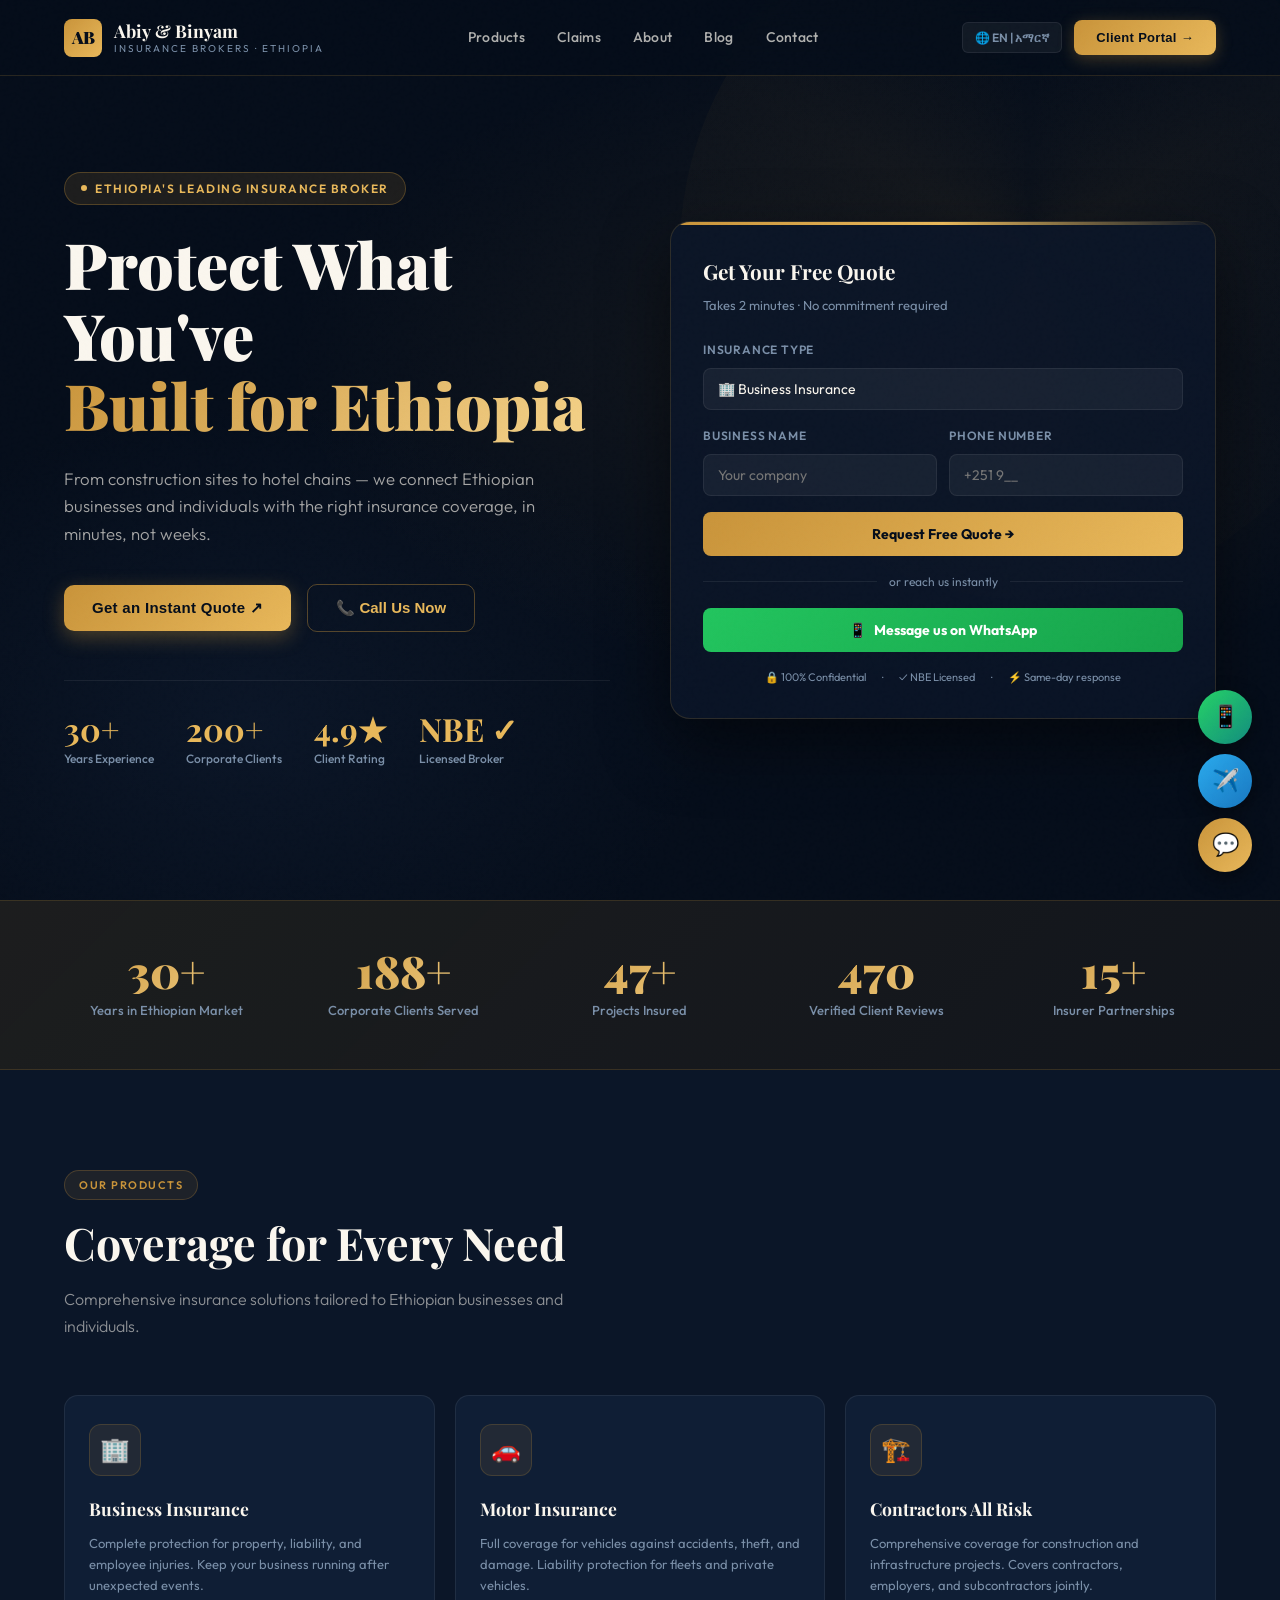
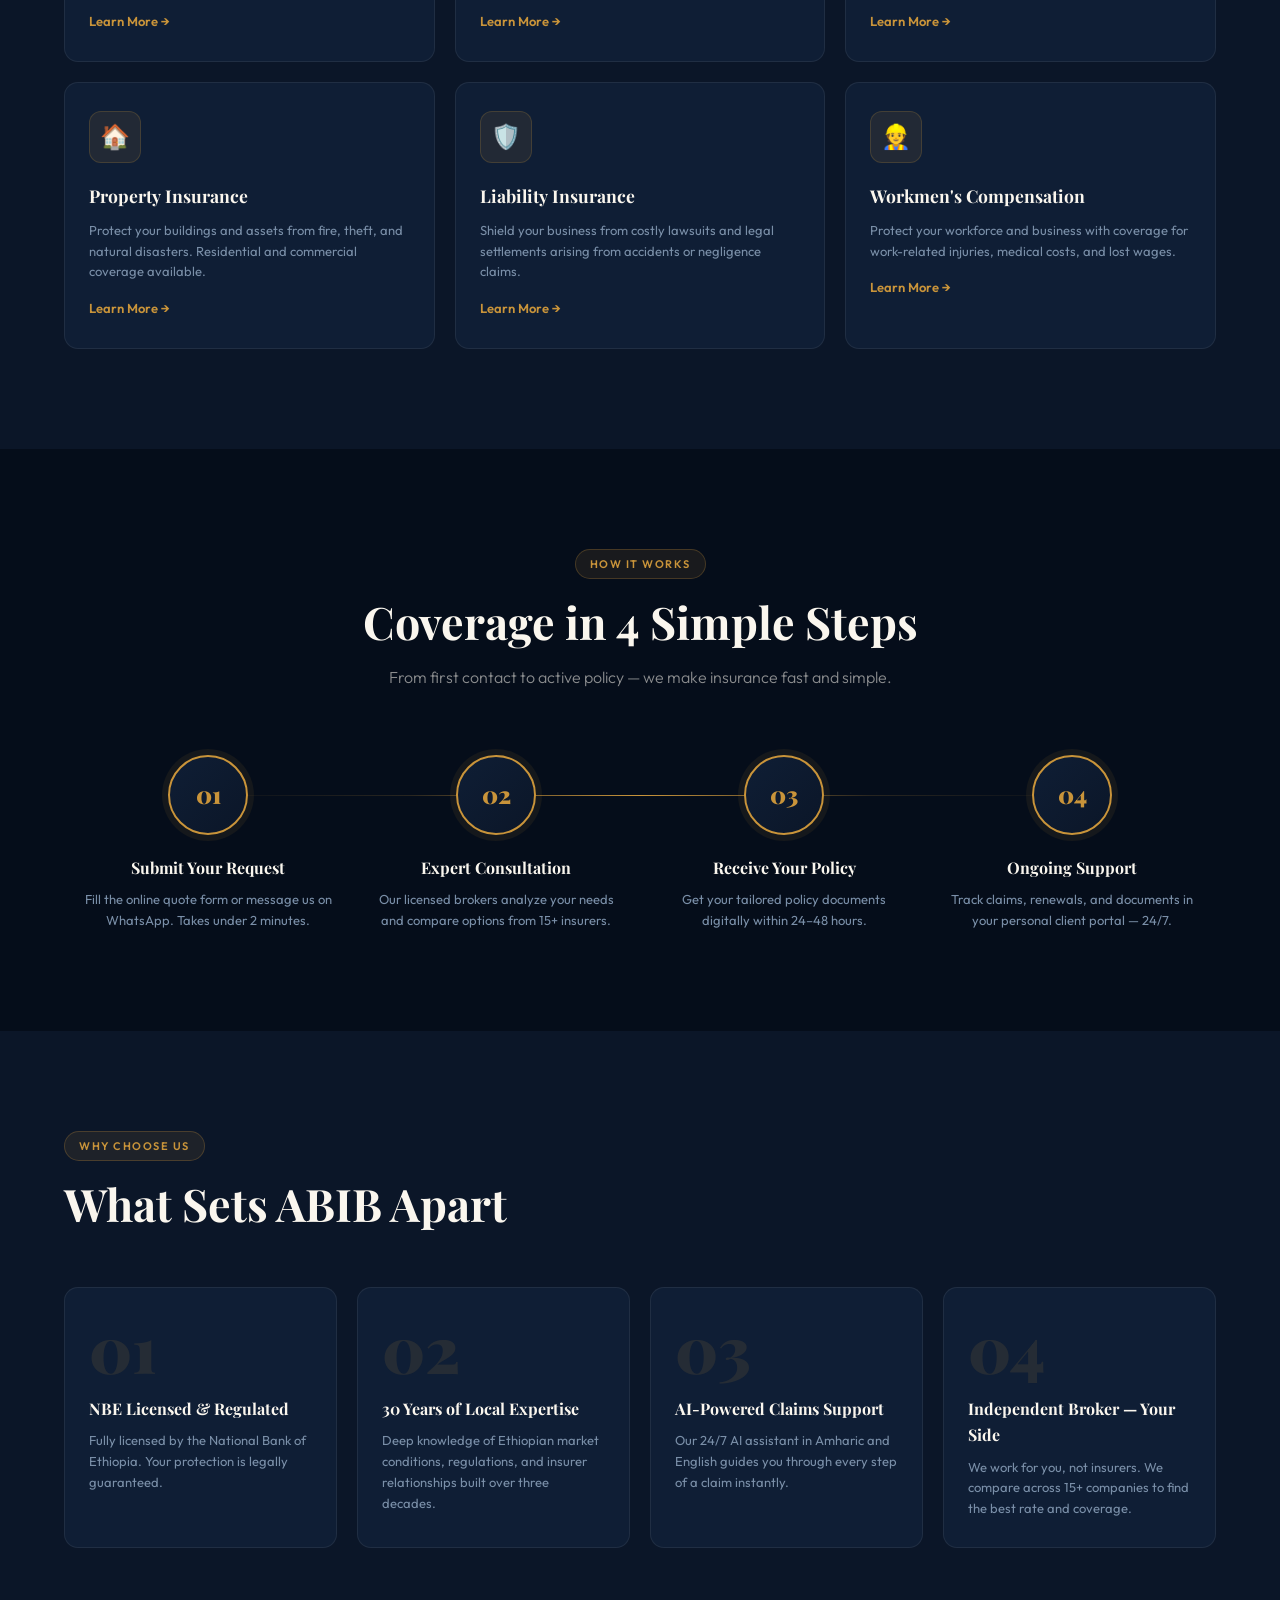
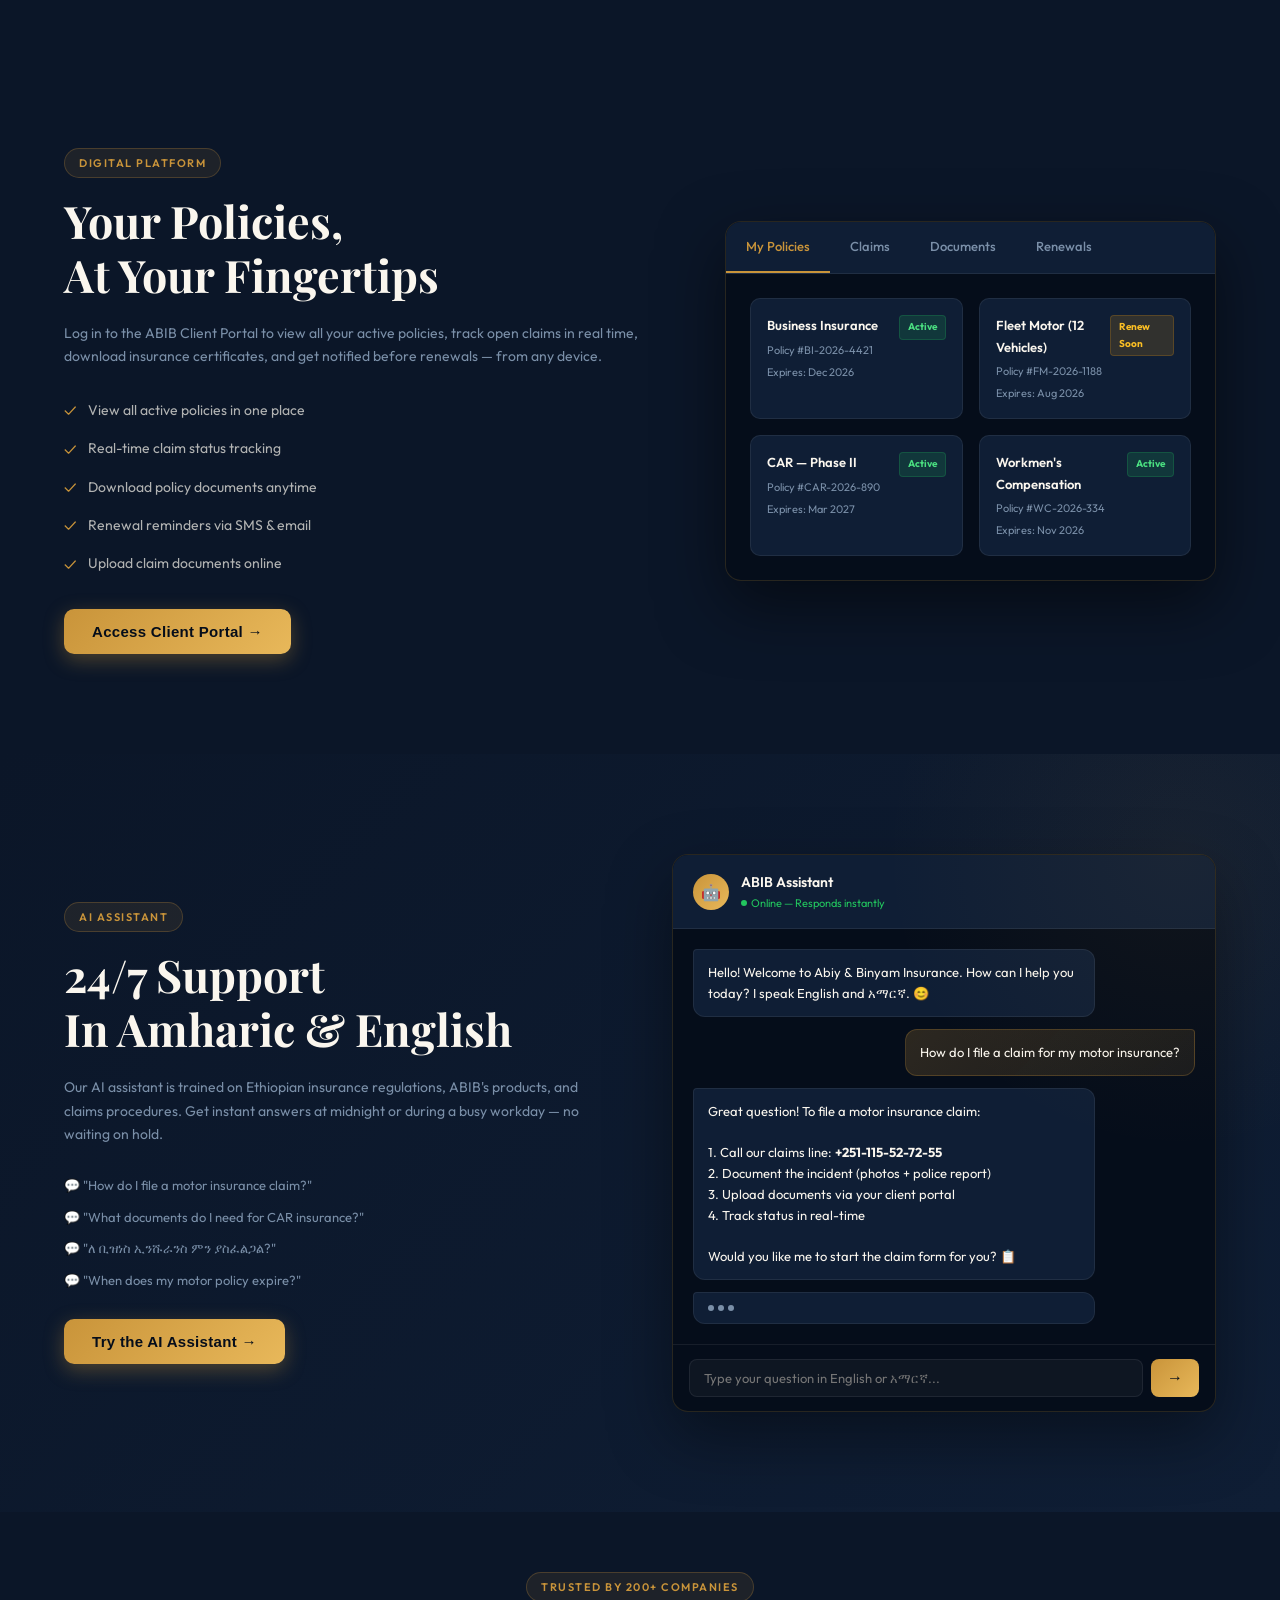
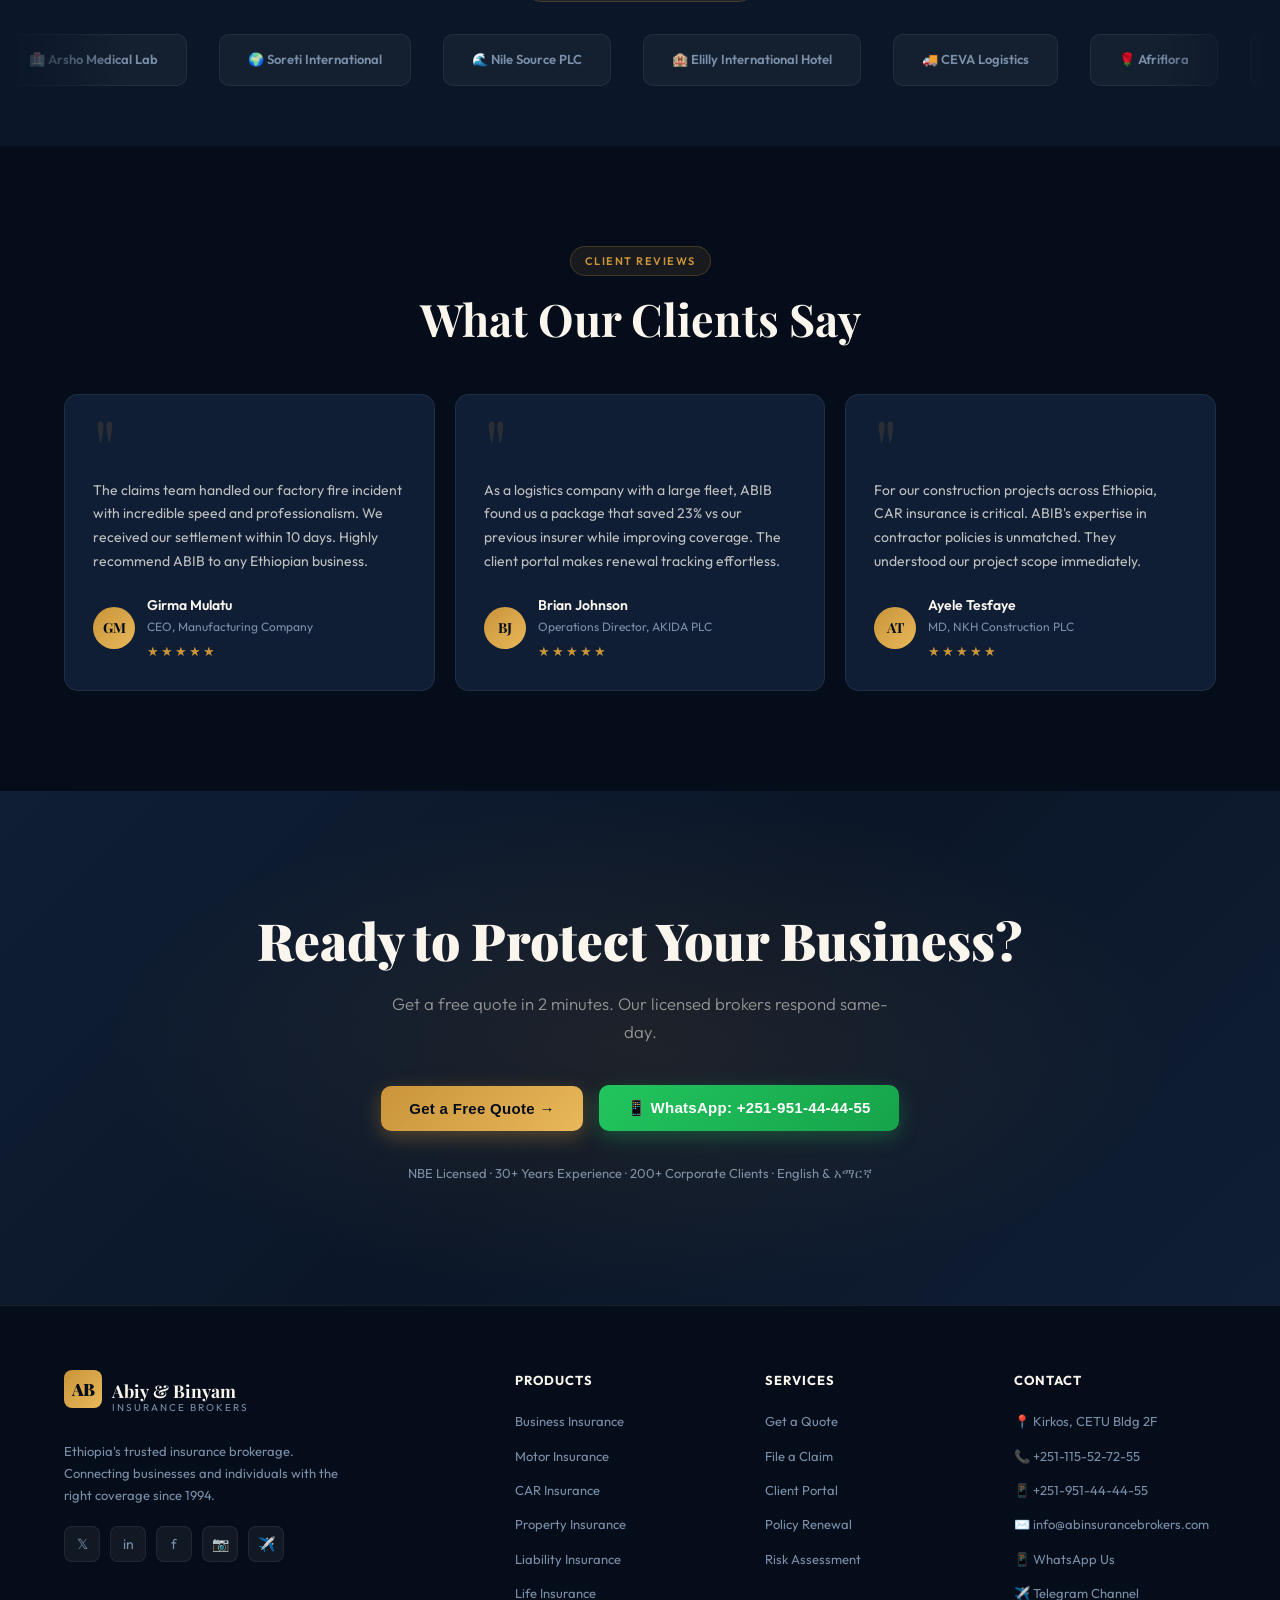
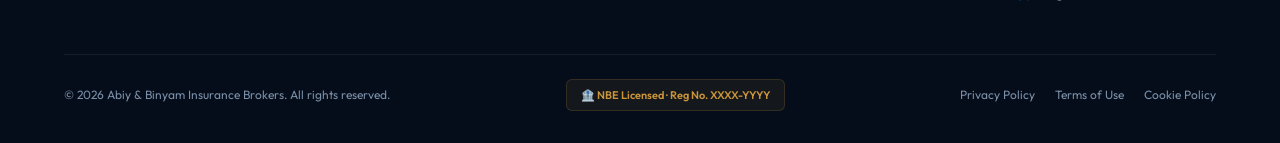
==== commit 4ec89ec2: "revert back" ====
--- a/index.html
+++ b/index.html
@@ -3,277 +3,761 @@
 <head>
 <meta charset="UTF-8"/>
 <meta name="viewport" content="width=device-width, initial-scale=1.0"/>
-<title>Abiy &amp; Binyam Insurance Brokers — Ethiopia's #1 Insurance Broker</title>
+<title>ABIB — World-Class Redesign Concept</title>
 <link href="https://fonts.googleapis.com/css2?family=Playfair+Display:wght@400;700;900&family=Outfit:wght@300;400;500;600;700&display=swap" rel="stylesheet"/>
-<link rel="stylesheet" href="shared.css"/>
 <style>
-/* ── NAV LOGO OVERRIDE ── */
-.nav-logo img { width: 44px; height: 44px; border-radius: 10px; object-fit: cover; }
-.logo-text { font-family: 'Playfair Display', serif; font-weight: 700; font-size: 1.05rem; line-height: 1.2; }
-.logo-text span { display: block; font-family: 'Outfit', sans-serif; font-size: 10px; font-weight: 400; color: var(--muted); letter-spacing: 2px; text-transform: uppercase; margin-top: 1px; }
-
-/* ── HERO ── */
-.hero {
-  min-height: 100vh;
-  display: grid;
-  grid-template-columns: 1fr 1fr;
-  align-items: center;
-  padding: 120px 5vw 80px;
-  position: relative;
-  overflow: hidden;
-  gap: 60px;
-}
-.hero::before {
-  content: '';
-  position: absolute; inset: 0;
-  background: radial-gradient(ellipse 80% 60% at 70% 40%, rgba(201,148,58,0.08) 0%, transparent 60%);
-}
-.hero-bg {
-  position: absolute; right: -100px; top: -100px;
-  width: 700px; height: 700px;
-  background: conic-gradient(from 0deg at 50% 50%,
-    transparent 0deg, rgba(201,148,58,0.04) 60deg,
-    transparent 120deg, rgba(201,148,58,0.03) 180deg,
-    transparent 240deg, rgba(201,148,58,0.04) 300deg, transparent 360deg);
-  border-radius: 50%;
-  animation: spin 60s linear infinite;
-}
-@keyframes spin { to { transform: rotate(360deg); } }
-
-.hero-eyebrow {
-  display: inline-flex; align-items: center; gap: 8px;
-  background: rgba(201,148,58,0.12); border: 1px solid rgba(201,148,58,0.3);
-  border-radius: 100px; padding: 6px 16px;
-  font-size: 12px; font-weight: 600; color: #e8b85a;
-  letter-spacing: 1.5px; text-transform: uppercase;
-  margin-bottom: 24px; animation: fadeUp .8s both;
-}
-.dot-pulse { width: 6px; height: 6px; border-radius: 50%; background: #e8b85a; animation: pulse 2s infinite; }
-@keyframes pulse { 0%,100%{opacity:1;transform:scale(1)} 50%{opacity:.5;transform:scale(1.3)} }
-
-.hero h1 {
-  font-family: 'Playfair Display', serif;
-  font-size: clamp(2.4rem, 4.5vw, 4rem);
-  font-weight: 900; line-height: 1.1;
-  margin-bottom: 24px; animation: fadeUp .8s .1s both;
-}
-.hero h1 em {
-  font-style: normal;
-  background: linear-gradient(135deg, var(--gold), #f5d38a);
-  -webkit-background-clip: text; -webkit-text-fill-color: transparent; background-clip: text;
-}
-.hero-sub {
-  font-size: 1.05rem; color: rgba(250,246,238,0.65);
-  max-width: 480px; margin-bottom: 36px; font-weight: 300;
-  animation: fadeUp .8s .2s both;
-}
-.hero-actions { display: flex; align-items: center; gap: 16px; flex-wrap: wrap; animation: fadeUp .8s .3s both; }
-.hero-stats {
-  display: flex; gap: 32px; margin-top: 48px; padding-top: 32px;
-  border-top: 1px solid var(--border2);
-  animation: fadeUp .8s .4s both; flex-wrap: wrap;
-}
-.stat-item .num { font-family: 'Playfair Display', serif; font-size: 2rem; font-weight: 700; color: #e8b85a; line-height: 1; }
-.stat-item .lbl { font-size: 12px; color: var(--muted); margin-top: 4px; font-weight: 500; }
-@keyframes fadeUp { from{opacity:0;transform:translateY(24px)} to{opacity:1;transform:translateY(0)} }
-
-/* ── HERO RIGHT — LOGO + QUICK CONTACTS ── */
-.hero-right {
-  position: relative; z-index: 1;
-  display: flex; flex-direction: column; align-items: center; gap: 32px;
-  animation: fadeUp .8s .2s both;
-}
-.hero-logo-wrap {
-  position: relative;
-}
-.hero-logo-wrap img {
-  width: 280px; height: 280px;
-  border-radius: 50%;
-  object-fit: cover;
-  box-shadow: 0 0 0 12px rgba(201,148,58,0.08),
-              0 0 0 24px rgba(201,148,58,0.04),
-              0 32px 80px rgba(0,0,0,0.6);
-  animation: logoFloat 6s ease-in-out infinite;
-}
-@keyframes logoFloat {
-  0%,100%{ transform: translateY(0px); }
-  50%{ transform: translateY(-12px); }
-}
-.hero-logo-glow {
-  position: absolute; inset: -20px;
-  border-radius: 50%;
-  background: radial-gradient(circle, rgba(201,148,58,0.15) 0%, transparent 70%);
-  animation: glowPulse 3s ease-in-out infinite;
-}
-@keyframes glowPulse { 0%,100%{opacity:.6} 50%{opacity:1} }
-
-.quick-contacts {
-  display: grid; grid-template-columns: 1fr 1fr; gap: 12px; width: 100%;
-}
-.qc-card {
-  background: rgba(11,22,40,0.85);
-  border: 1px solid var(--border);
-  border-radius: 12px; padding: 16px 18px;
-  backdrop-filter: blur(16px);
-  display: flex; align-items: center; gap: 12px;
-  text-decoration: none; transition: all .25s;
-}
-.qc-card:hover { border-color: var(--gold); transform: translateY(-2px); box-shadow: 0 8px 24px rgba(0,0,0,.4); }
-.qc-icon {
-  width: 38px; height: 38px; border-radius: 9px; flex-shrink: 0;
-  display: flex; align-items: center; justify-content: center; font-size: 18px;
-}
-.qc-label { font-size: 11px; color: var(--muted); font-weight: 600; text-transform: uppercase; letter-spacing: .8px; }
-.qc-val { font-size: 13px; color: var(--cream); font-weight: 600; margin-top: 2px; }
-
-/* ── TRUST BAR ── */
-.trust-bar { background: linear-gradient(135deg, rgba(201,148,58,0.12), rgba(201,148,58,0.06)); border-top: 1px solid var(--border); border-bottom: 1px solid var(--border); padding: 44px 5vw; }
-.trust-bar-inner { display: grid; grid-template-columns: repeat(auto-fit, minmax(150px,1fr)); gap: 24px; text-align: center; }
-.trust-stat .n { font-family: 'Playfair Display', serif; font-size: 2.6rem; font-weight: 900; background: linear-gradient(135deg,var(--gold),#f5d38a); -webkit-background-clip:text; -webkit-text-fill-color:transparent; background-clip:text; line-height:1; }
-.trust-stat .l { font-size: 13px; color: var(--muted); margin-top: 6px; font-weight: 500; }
-
-/* ── SERVICES ── */
-.services-grid { display: grid; grid-template-columns: repeat(auto-fit, minmax(280px,1fr)); gap: 20px; }
-.service-card { background: var(--navy3); border: 1px solid var(--border2); border-radius: var(--r); padding: 28px 24px; transition: all .3s; position: relative; overflow: hidden; }
-.service-card::after { content:''; position:absolute; bottom:0;left:0;right:0;height:2px; background:linear-gradient(90deg,var(--gold),#e8b85a); transform:scaleX(0);transform-origin:left;transition:transform .3s; }
-.service-card:hover { border-color:rgba(201,148,58,0.3); transform:translateY(-4px); box-shadow:0 20px 48px rgba(0,0,0,0.4); }
-.service-card:hover::after { transform:scaleX(1); }
-.svc-icon { width:50px;height:50px;border-radius:12px;background:rgba(201,148,58,0.1);border:1px solid rgba(201,148,58,0.2);display:flex;align-items:center;justify-content:center;font-size:22px;margin-bottom:16px; }
-.service-card h3 { font-family:'Playfair Display',serif;font-size:1.05rem;font-weight:700;margin-bottom:10px; }
-.service-card p { font-size:13px;color:var(--muted);line-height:1.6;margin-bottom:14px; }
-.svc-link { font-size:13px;font-weight:600;color:var(--gold);display:flex;align-items:center;gap:6px;transition:gap .2s; }
-.service-card:hover .svc-link { gap:10px; }
-
-/* ── PROCESS ── */
-.process-steps { display:grid;grid-template-columns:repeat(auto-fit,minmax(200px,1fr));gap:0;position:relative; }
-.process-steps::before { content:'';position:absolute;top:40px;left:10%;right:10%;height:1px;background:linear-gradient(90deg,transparent,var(--border),var(--gold),var(--border),transparent); }
-.step { padding:0 16px;text-align:center; }
-.step-num { width:80px;height:80px;border-radius:50%;background:linear-gradient(135deg,var(--navy3),var(--navy2));border:2px solid var(--gold);display:flex;align-items:center;justify-content:center;font-family:'Playfair Display',serif;font-size:1.5rem;font-weight:900;color:var(--gold);margin:0 auto 20px;position:relative;z-index:1;box-shadow:0 0 0 6px rgba(201,148,58,0.08); }
-.step h4 { font-family:'Playfair Display',serif;font-size:1rem;font-weight:700;margin-bottom:8px; }
-.step p { font-size:13px;color:var(--muted);line-height:1.6; }
-
-/* ── WHY US ── */
-.why-grid { display:grid;grid-template-columns:repeat(auto-fit,minmax(240px,1fr));gap:20px; }
-.why-card { padding:28px 24px;border-radius:var(--r);border:1px solid var(--border2);background:var(--navy3);transition:all .3s; }
-.why-card:hover { border-color:var(--border);transform:translateY(-3px); }
-.why-num { font-family:'Playfair Display',serif;font-size:4rem;font-weight:900;color:rgba(201,148,58,0.12);line-height:1;margin-bottom:16px; }
-.why-card h3 { font-family:'Playfair Display',serif;font-size:1rem;font-weight:700;margin-bottom:8px; }
-.why-card p { font-size:13px;color:var(--muted);line-height:1.6; }
-
-/* ── PARTNER SCROLL ── */
-.partner-scroll { overflow:hidden;-webkit-mask:linear-gradient(90deg,transparent,black 10%,black 90%,transparent);mask:linear-gradient(90deg,transparent,black 10%,black 90%,transparent); }
-.partner-track { display:flex;gap:28px;animation:scroll 35s linear infinite;width:max-content; }
-.partner-track:hover { animation-play-state:paused; }
-@keyframes scroll { to{transform:translateX(-50%)} }
-.partner-logo { background:rgba(255,255,255,0.04);border:1px solid var(--border2);border-radius:10px;padding:12px 24px;font-size:13px;font-weight:600;color:var(--muted);white-space:nowrap;transition:all .2s; }
-.partner-logo:hover { border-color:var(--border);color:var(--cream); }
-
-/* ── TESTIMONIALS ── */
-.test-grid { display:grid;grid-template-columns:repeat(auto-fit,minmax(300px,1fr));gap:20px; }
-.test-card { background:var(--navy3);border:1px solid var(--border2);border-radius:var(--r);padding:28px;transition:all .3s; }
-.test-card:hover { border-color:var(--border);box-shadow:0 16px 40px rgba(0,0,0,.3); }
-.qmark { font-family:'Playfair Display',serif;font-size:4.5rem;color:rgba(201,148,58,0.15);line-height:.6;margin-bottom:10px; }
-.test-text { font-size:14px;color:rgba(250,246,238,.75);line-height:1.7;margin-bottom:20px; }
-.test-author { display:flex;align-items:center;gap:12px; }
-.test-avatar { width:42px;height:42px;border-radius:50%;background:linear-gradient(135deg,var(--gold),#e8b85a);display:flex;align-items:center;justify-content:center;font-family:'Playfair Display',serif;font-weight:700;color:var(--navy);font-size:14px; }
-.test-name { font-size:14px;font-weight:600; }
-.test-role { font-size:12px;color:var(--muted); }
-.stars { color:var(--gold);font-size:13px;margin-top:4px;letter-spacing:2px; }
-
-/* ── CTA ── */
-.cta-section { background:linear-gradient(135deg,var(--navy3),var(--navy2));text-align:center;padding:100px 5vw;position:relative;overflow:hidden; }
-.cta-section::before { content:'';position:absolute;inset:0;background:radial-gradient(ellipse 60% 70% at 50% 50%,rgba(201,148,58,0.1) 0%,transparent 70%); }
-.whatsapp-cta { background:linear-gradient(135deg,#22c55e,#16a34a);color:#fff;padding:14px 28px;border-radius:10px;font-size:15px;font-weight:700;box-shadow:0 6px 20px rgba(34,197,94,0.3);transition:all .25s;cursor:pointer;border:none;display:inline-flex;align-items:center;gap:8px; }
-.whatsapp-cta:hover { transform:translateY(-2px);box-shadow:0 10px 28px rgba(34,197,94,0.4); }
-
+/* ============================================================
+   DESIGN SYSTEM
+   Aesthetic: Refined luxury meets African modernity
+   Colors: Deep navy + warm gold + white — trust, prestige, Ethiopian heritage
+   ============================================================ */
+:root {
+  --navy:   #050d1a;
+  --navy2:  #0b1628;
+  --navy3:  #0f1e35;
+  --gold:   #c9943a;
+  --gold2:  #e8b85a;
+  --gold3:  #f5d38a;
+  --cream:  #faf6ee;
+  --white:  #ffffff;
+  --muted:  #7a8fa8;
+  --border: rgba(201,148,58,0.18);
+  --border2: rgba(255,255,255,0.07);
+  --glass:  rgba(11,22,40,0.85);
+  --r: 14px;
+}
+*,*::before,*::after{margin:0;padding:0;box-sizing:border-box}
+html{scroll-behavior:smooth;font-size:16px}
+body{
+  background:var(--navy);
+  color:var(--cream);
+  font-family:'Outfit',sans-serif;
+  overflow-x:hidden;
+  line-height:1.65;
+}
+a{text-decoration:none;color:inherit}
+img{display:block;max-width:100%}
+
+/* ---- GRAIN OVERLAY ---- */
+body::before{
+  content:'';
+  position:fixed;inset:0;
+  background-image:url("data:image/svg+xml,%3Csvg viewBox='0 0 256 256' xmlns='http://www.w3.org/2000/svg'%3E%3Cfilter id='noise'%3E%3CfeTurbulence type='fractalNoise' baseFrequency='0.9' numOctaves='4' stitchTiles='stitch'/%3E%3C/filter%3E%3Crect width='100%25' height='100%25' filter='url(%23noise)' opacity='0.04'/%3E%3C/svg%3E");
+  pointer-events:none;z-index:9999;opacity:.4;
+}
+
+/* ============================================================
+   NAVBAR
+   ============================================================ */
+nav{
+  position:fixed;top:0;left:0;right:0;z-index:1000;
+  padding:0 5vw;
+  display:flex;align-items:center;justify-content:space-between;
+  height:76px;
+  background:rgba(5,13,26,0.85);
+  backdrop-filter:blur(20px);
+  border-bottom:1px solid var(--border);
+  transition:all 0.3s;
+}
+.nav-logo{
+  display:flex;align-items:center;gap:12px;
+}
+.logo-mark{
+  width:38px;height:38px;border-radius:8px;
+  background:linear-gradient(135deg,var(--gold),var(--gold2));
+  display:flex;align-items:center;justify-content:center;
+  font-family:'Playfair Display',serif;font-weight:900;
+  font-size:17px;color:var(--navy);letter-spacing:-1px;
+  flex-shrink:0;
+}
+.logo-text{font-family:'Playfair Display',serif;font-weight:700;font-size:1.1rem;line-height:1.2}
+.logo-text span{display:block;font-family:'Outfit',sans-serif;font-size:10px;font-weight:400;color:var(--muted);letter-spacing:2px;text-transform:uppercase;margin-top:1px}
+.nav-links{display:flex;align-items:center;gap:32px}
+.nav-links a{font-size:14px;font-weight:500;color:rgba(250,246,238,0.7);transition:color .2s;letter-spacing:.3px}
+.nav-links a:hover{color:var(--gold2)}
+.nav-lang{
+  display:flex;align-items:center;gap:6px;
+  background:rgba(255,255,255,0.05);border:1px solid var(--border2);
+  border-radius:6px;padding:5px 12px;font-size:12px;font-weight:600;
+  color:var(--muted);cursor:pointer;transition:all .2s;
+}
+.nav-lang:hover{border-color:var(--border);color:var(--cream)}
+.nav-cta{
+  background:linear-gradient(135deg,var(--gold),var(--gold2));
+  color:var(--navy);padding:10px 22px;border-radius:8px;
+  font-size:13px;font-weight:700;letter-spacing:.3px;
+  transition:all .25s;box-shadow:0 4px 16px rgba(201,148,58,0.3);
+  border:none;cursor:pointer;
+}
+.nav-cta:hover{transform:translateY(-1px);box-shadow:0 8px 24px rgba(201,148,58,0.4)}
+
+/* ============================================================
+   HERO
+   ============================================================ */
+.hero{
+  min-height:100vh;
+  display:grid;grid-template-columns:1fr 1fr;
+  align-items:center;
+  padding:120px 5vw 80px;
+  position:relative;overflow:hidden;
+  gap:60px;
+}
+/* Geometric background */
+.hero::before{
+  content:'';position:absolute;inset:0;
+  background:
+    radial-gradient(ellipse 80% 60% at 70% 40%, rgba(201,148,58,0.08) 0%, transparent 60%),
+    radial-gradient(ellipse 50% 50% at 20% 80%, rgba(11,22,40,0.9) 0%, transparent 70%);
+}
+.hero-bg-pattern{
+  position:absolute;right:-100px;top:-100px;
+  width:700px;height:700px;
+  background:conic-gradient(from 0deg at 50% 50%, transparent 0deg, rgba(201,148,58,0.04) 60deg, transparent 120deg, rgba(201,148,58,0.03) 180deg, transparent 240deg, rgba(201,148,58,0.04) 300deg, transparent 360deg);
+  border-radius:50%;
+  animation:spin 60s linear infinite;
+}
+@keyframes spin{to{transform:rotate(360deg)}}
+
+.hero-content{position:relative;z-index:1}
+.hero-eyebrow{
+  display:inline-flex;align-items:center;gap:8px;
+  background:rgba(201,148,58,0.12);border:1px solid rgba(201,148,58,0.3);
+  border-radius:100px;padding:6px 16px;
+  font-size:12px;font-weight:600;color:var(--gold2);
+  letter-spacing:1.5px;text-transform:uppercase;
+  margin-bottom:24px;
+  animation:fadeUp .8s both;
+}
+.hero-eyebrow .dot{width:6px;height:6px;border-radius:50%;background:var(--gold2);animation:pulse 2s infinite}
+@keyframes pulse{0%,100%{opacity:1;transform:scale(1)}50%{opacity:.5;transform:scale(1.3)}}
+.hero h1{
+  font-family:'Playfair Display',serif;
+  font-size:clamp(2.6rem,5vw,4.2rem);
+  font-weight:900;line-height:1.1;
+  margin-bottom:24px;
+  animation:fadeUp .8s .1s both;
+}
+.hero h1 em{
+  font-style:normal;
+  background:linear-gradient(135deg,var(--gold),var(--gold3));
+  -webkit-background-clip:text;-webkit-text-fill-color:transparent;
+  background-clip:text;
+}
+.hero-sub{
+  font-size:1.05rem;color:rgba(250,246,238,0.65);
+  max-width:480px;margin-bottom:36px;font-weight:300;
+  animation:fadeUp .8s .2s both;
+}
+.hero-actions{
+  display:flex;align-items:center;gap:16px;flex-wrap:wrap;
+  animation:fadeUp .8s .3s both;
+}
+.btn-primary{
+  background:linear-gradient(135deg,var(--gold),var(--gold2));
+  color:var(--navy);padding:14px 28px;border-radius:10px;
+  font-size:15px;font-weight:700;letter-spacing:.3px;
+  box-shadow:0 6px 20px rgba(201,148,58,0.35);
+  transition:all .25s;cursor:pointer;border:none;display:inline-flex;align-items:center;gap:8px;
+}
+.btn-primary:hover{transform:translateY(-2px);box-shadow:0 12px 32px rgba(201,148,58,0.45)}
+.btn-secondary{
+  background:transparent;border:1px solid rgba(201,148,58,0.4);
+  color:var(--gold2);padding:14px 28px;border-radius:10px;
+  font-size:15px;font-weight:600;
+  transition:all .25s;cursor:pointer;display:inline-flex;align-items:center;gap:8px;
+}
+.btn-secondary:hover{background:rgba(201,148,58,0.08);border-color:var(--gold)}
+
+.hero-stats{
+  display:flex;gap:32px;margin-top:48px;padding-top:32px;
+  border-top:1px solid var(--border2);
+  animation:fadeUp .8s .4s both;
+}
+.stat-item .num{
+  font-family:'Playfair Display',serif;font-size:2rem;font-weight:700;
+  color:var(--gold2);line-height:1;
+}
+.stat-item .lbl{font-size:12px;color:var(--muted);margin-top:4px;font-weight:500}
+
+/* HERO RIGHT — Quote Card */
+.hero-card{
+  position:relative;z-index:1;
+  animation:fadeUp .8s .2s both;
+}
+.quote-card{
+  background:var(--glass);
+  border:1px solid var(--border);
+  border-radius:20px;
+  padding:32px;
+  backdrop-filter:blur(20px);
+  box-shadow:0 24px 64px rgba(0,0,0,0.5);
+  position:relative;overflow:hidden;
+}
+.quote-card::before{
+  content:'';position:absolute;top:0;left:0;right:0;height:3px;
+  background:linear-gradient(90deg,var(--gold),var(--gold2),transparent);
+}
+.quote-card h3{
+  font-family:'Playfair Display',serif;font-size:1.3rem;font-weight:700;
+  margin-bottom:6px;
+}
+.quote-card p{font-size:13px;color:var(--muted);margin-bottom:24px}
+
+.form-group{margin-bottom:16px}
+.form-label{font-size:12px;font-weight:600;color:var(--muted);text-transform:uppercase;letter-spacing:.8px;margin-bottom:8px;display:block}
+.form-select, .form-input{
+  width:100%;background:rgba(255,255,255,0.05);
+  border:1px solid var(--border2);border-radius:8px;
+  padding:11px 14px;color:var(--cream);font-family:'Outfit',sans-serif;
+  font-size:14px;outline:none;transition:border-color .2s;
+  appearance:none;
+}
+.form-select:focus,.form-input:focus{border-color:var(--gold);background:rgba(201,148,58,0.06)}
+.form-row{display:grid;grid-template-columns:1fr 1fr;gap:12px}
+.wa-btn{
+  width:100%;background:linear-gradient(135deg,#22c55e,#16a34a);
+  border:none;border-radius:8px;padding:13px;
+  color:#fff;font-family:'Outfit',sans-serif;font-size:14px;font-weight:700;
+  cursor:pointer;display:flex;align-items:center;justify-content:center;gap:8px;
+  transition:all .2s;margin-top:4px;
+}
+.wa-btn:hover{transform:translateY(-1px);box-shadow:0 6px 20px rgba(34,197,94,0.35)}
+.divider{
+  display:flex;align-items:center;gap:12px;margin:16px 0;
+  font-size:12px;color:var(--muted);
+}
+.divider::before,.divider::after{content:'';flex:1;height:1px;background:var(--border2)}
+.submit-btn{
+  width:100%;
+  background:linear-gradient(135deg,var(--gold),var(--gold2));
+  border:none;border-radius:8px;padding:13px;
+  color:var(--navy);font-family:'Outfit',sans-serif;font-size:14px;font-weight:700;
+  cursor:pointer;transition:all .2s;
+}
+.submit-btn:hover{box-shadow:0 6px 20px rgba(201,148,58,0.4);transform:translateY(-1px)}
+.trust-row{
+  display:flex;align-items:center;justify-content:center;gap:16px;
+  margin-top:16px;font-size:11px;color:var(--muted);
+}
+.trust-badge{display:flex;align-items:center;gap:4px}
+
+@keyframes fadeUp{from{opacity:0;transform:translateY(24px)}to{opacity:1;transform:translateY(0)}}
+
+/* ============================================================
+   SECTION COMMONS
+   ============================================================ */
+section{padding:100px 5vw}
+.section-tag{
+  display:inline-flex;align-items:center;gap:6px;
+  background:rgba(201,148,58,0.1);border:1px solid rgba(201,148,58,0.25);
+  border-radius:100px;padding:5px 14px;
+  font-size:11px;font-weight:600;color:var(--gold);
+  letter-spacing:1.5px;text-transform:uppercase;margin-bottom:16px;
+}
+.section-title{
+  font-family:'Playfair Display',serif;
+  font-size:clamp(1.8rem,3.5vw,2.8rem);font-weight:700;
+  line-height:1.2;margin-bottom:16px;
+}
+.section-sub{font-size:1rem;color:rgba(250,246,238,0.55);max-width:520px;font-weight:300}
+.section-header{margin-bottom:56px}
+
+/* ============================================================
+   INSURANCE TYPES
+   ============================================================ */
+.services{background:var(--navy2)}
+.services-grid{
+  display:grid;grid-template-columns:repeat(auto-fit,minmax(280px,1fr));gap:20px;
+}
+.service-card{
+  background:var(--navy3);border:1px solid var(--border2);
+  border-radius:var(--r);padding:28px 24px;
+  transition:all .3s;cursor:pointer;position:relative;overflow:hidden;
+  group:true;
+}
+.service-card::after{
+  content:'';position:absolute;bottom:0;left:0;right:0;height:2px;
+  background:linear-gradient(90deg,var(--gold),var(--gold2));
+  transform:scaleX(0);transform-origin:left;transition:transform .3s;
+}
+.service-card:hover{border-color:rgba(201,148,58,0.3);transform:translateY(-4px);box-shadow:0 20px 48px rgba(0,0,0,0.4)}
+.service-card:hover::after{transform:scaleX(1)}
+.service-icon{
+  width:52px;height:52px;border-radius:12px;
+  background:rgba(201,148,58,0.1);border:1px solid rgba(201,148,58,0.2);
+  display:flex;align-items:center;justify-content:center;
+  font-size:24px;margin-bottom:18px;
+  transition:background .3s;
+}
+.service-card:hover .service-icon{background:rgba(201,148,58,0.2)}
+.service-card h3{font-family:'Playfair Display',serif;font-size:1.1rem;font-weight:700;margin-bottom:10px}
+.service-card p{font-size:13px;color:var(--muted);line-height:1.6;margin-bottom:16px}
+.service-link{font-size:13px;font-weight:600;color:var(--gold);display:flex;align-items:center;gap:6px;transition:gap .2s}
+.service-card:hover .service-link{gap:10px}
+
+/* ============================================================
+   PROCESS
+   ============================================================ */
+.process{background:var(--navy)}
+.process-steps{
+  display:grid;grid-template-columns:repeat(auto-fit,minmax(220px,1fr));
+  gap:0;position:relative;
+}
+.process-steps::before{
+  content:'';position:absolute;top:40px;left:10%;right:10%;height:1px;
+  background:linear-gradient(90deg,transparent,var(--border),var(--gold),var(--border),transparent);
+}
+.step{padding:0 20px;text-align:center;position:relative}
+.step-num{
+  width:80px;height:80px;border-radius:50%;
+  background:linear-gradient(135deg,var(--navy3),var(--navy2));
+  border:2px solid var(--gold);
+  display:flex;align-items:center;justify-content:center;
+  font-family:'Playfair Display',serif;font-size:1.5rem;font-weight:900;color:var(--gold);
+  margin:0 auto 20px;position:relative;z-index:1;
+  box-shadow:0 0 0 6px rgba(201,148,58,0.08);
+}
+.step h4{font-family:'Playfair Display',serif;font-size:1rem;font-weight:700;margin-bottom:8px}
+.step p{font-size:13px;color:var(--muted);line-height:1.6}
+
+/* ============================================================
+   STATS / TRUST BAR
+   ============================================================ */
+.trust-bar{
+  background:linear-gradient(135deg,rgba(201,148,58,0.12),rgba(201,148,58,0.06));
+  border-top:1px solid var(--border);border-bottom:1px solid var(--border);
+  padding:48px 5vw;
+}
+.trust-bar-inner{
+  display:grid;grid-template-columns:repeat(auto-fit,minmax(180px,1fr));
+  gap:32px;text-align:center;
+}
+.trust-stat .n{
+  font-family:'Playfair Display',serif;
+  font-size:2.8rem;font-weight:900;
+  background:linear-gradient(135deg,var(--gold),var(--gold3));
+  -webkit-background-clip:text;-webkit-text-fill-color:transparent;
+  background-clip:text;line-height:1;
+}
+.trust-stat .l{font-size:13px;color:var(--muted);margin-top:6px;font-weight:500}
+
+/* ============================================================
+   PARTNERS / CLIENTS
+   ============================================================ */
+.partners{background:var(--navy2)}
+.partner-scroll{
+  overflow:hidden;position:relative;
+  -webkit-mask:linear-gradient(90deg,transparent,black 10%,black 90%,transparent);
+  mask:linear-gradient(90deg,transparent,black 10%,black 90%,transparent);
+}
+.partner-track{
+  display:flex;gap:32px;
+  animation:scroll 30s linear infinite;
+  width:max-content;
+}
+.partner-track:hover{animation-play-state:paused}
+@keyframes scroll{to{transform:translateX(-50%)}}
+.partner-logo{
+  background:rgba(255,255,255,0.04);
+  border:1px solid var(--border2);
+  border-radius:10px;padding:14px 28px;
+  font-size:13px;font-weight:600;color:var(--muted);
+  white-space:nowrap;transition:all .2s;
+  display:flex;align-items:center;gap:10px;
+}
+.partner-logo:hover{border-color:var(--border);color:var(--cream);background:rgba(201,148,58,0.05)}
+
+/* ============================================================
+   TESTIMONIALS
+   ============================================================ */
+.testimonials{background:var(--navy)}
+.test-grid{display:grid;grid-template-columns:repeat(auto-fit,minmax(300px,1fr));gap:20px}
+.test-card{
+  background:var(--navy3);border:1px solid var(--border2);
+  border-radius:var(--r);padding:28px;
+  transition:all .3s;position:relative;
+}
+.test-card:hover{border-color:var(--border);box-shadow:0 16px 40px rgba(0,0,0,0.3)}
+.quote-mark{
+  font-family:'Playfair Display',serif;font-size:5rem;
+  color:var(--gold);opacity:.15;line-height:.6;margin-bottom:8px;
+}
+.test-text{font-size:14px;color:rgba(250,246,238,0.75);line-height:1.7;margin-bottom:20px}
+.test-author{display:flex;align-items:center;gap:12px}
+.test-avatar{
+  width:42px;height:42px;border-radius:50%;
+  background:linear-gradient(135deg,var(--gold),var(--gold2));
+  display:flex;align-items:center;justify-content:center;
+  font-family:'Playfair Display',serif;font-weight:700;color:var(--navy);font-size:14px;
+}
+.test-name{font-size:14px;font-weight:600}
+.test-role{font-size:12px;color:var(--muted)}
+.stars{color:var(--gold);font-size:13px;margin-top:4px;letter-spacing:2px}
+
+/* ============================================================
+   AI ASSISTANT PREVIEW
+   ============================================================ */
+.ai-section{
+  background:linear-gradient(135deg,var(--navy2),var(--navy3));
+  position:relative;overflow:hidden;
+}
+.ai-section::before{
+  content:'';position:absolute;
+  right:-200px;top:-200px;
+  width:600px;height:600px;
+  background:radial-gradient(circle,rgba(201,148,58,0.06) 0%,transparent 70%);
+  border-radius:50%;
+}
+.ai-inner{display:grid;grid-template-columns:1fr 1fr;gap:64px;align-items:center}
+.ai-chat{
+  background:var(--navy);border:1px solid var(--border);
+  border-radius:16px;overflow:hidden;box-shadow:0 24px 64px rgba(0,0,0,.4);
+}
+.chat-header{
+  background:var(--navy3);border-bottom:1px solid var(--border2);
+  padding:16px 20px;display:flex;align-items:center;gap:12px;
+}
+.chat-avatar{
+  width:36px;height:36px;border-radius:50%;
+  background:linear-gradient(135deg,var(--gold),var(--gold2));
+  display:flex;align-items:center;justify-content:center;
+  font-size:16px;
+}
+.chat-info .name{font-size:14px;font-weight:600}
+.chat-info .status{font-size:11px;color:#22c55e;display:flex;align-items:center;gap:4px}
+.chat-info .status::before{content:'';width:6px;height:6px;border-radius:50%;background:#22c55e}
+.chat-body{padding:20px;display:flex;flex-direction:column;gap:12px;min-height:280px}
+.msg{max-width:80%;font-size:13px;line-height:1.6}
+.msg.bot{
+  background:var(--navy3);border:1px solid var(--border2);
+  border-radius:4px 12px 12px 12px;padding:12px 14px;color:var(--cream);
+}
+.msg.user{
+  background:linear-gradient(135deg,rgba(201,148,58,0.2),rgba(201,148,58,0.1));
+  border:1px solid rgba(201,148,58,0.25);
+  border-radius:12px 4px 12px 12px;padding:12px 14px;color:var(--cream);
+  align-self:flex-end;
+}
+.msg.typing{display:flex;align-items:center;gap:4px;padding:12px 14px}
+.dot-typing{width:6px;height:6px;border-radius:50%;background:var(--muted);animation:blink 1.4s infinite}
+.dot-typing:nth-child(2){animation-delay:.2s}
+.dot-typing:nth-child(3){animation-delay:.4s}
+@keyframes blink{0%,80%,100%{transform:scale(0.8);opacity:.5}40%{transform:scale(1.1);opacity:1}}
+.chat-input-row{
+  border-top:1px solid var(--border2);padding:14px 16px;
+  display:flex;gap:8px;
+}
+.chat-input{
+  flex:1;background:rgba(255,255,255,0.04);
+  border:1px solid var(--border2);border-radius:8px;
+  padding:10px 14px;color:var(--muted);font-family:'Outfit',sans-serif;
+  font-size:13px;outline:none;
+}
+.chat-send{
+  background:linear-gradient(135deg,var(--gold),var(--gold2));
+  border:none;border-radius:8px;padding:10px 16px;
+  color:var(--navy);font-size:16px;cursor:pointer;
+}
+
+/* ============================================================
+   CLIENT PORTAL PREVIEW
+   ============================================================ */
+.portal-section{background:var(--navy2)}
+.portal-preview{
+  background:var(--navy);border:1px solid var(--border);
+  border-radius:16px;overflow:hidden;box-shadow:0 24px 64px rgba(0,0,0,.5);
+}
+.portal-tabs{
+  background:var(--navy3);border-bottom:1px solid var(--border2);
+  display:flex;gap:0;
+}
+.p-tab{
+  padding:14px 20px;font-size:13px;font-weight:500;color:var(--muted);
+  cursor:pointer;border-bottom:2px solid transparent;transition:all .2s;
+}
+.p-tab.active{color:var(--gold);border-bottom-color:var(--gold)}
+.portal-body{padding:24px;display:grid;grid-template-columns:1fr 1fr;gap:16px}
+.policy-item{
+  background:var(--navy3);border:1px solid var(--border2);
+  border-radius:10px;padding:16px;
+  display:flex;justify-content:space-between;align-items:flex-start;
+}
+.policy-item .pi-title{font-size:13px;font-weight:600;margin-bottom:4px}
+.policy-item .pi-sub{font-size:11px;color:var(--muted)}
+.policy-badge{
+  font-size:10px;font-weight:700;padding:3px 8px;border-radius:4px;
+  background:rgba(34,197,94,0.15);color:#4ade80;border:1px solid rgba(34,197,94,0.2);
+}
+.policy-badge.exp{background:rgba(245,158,11,0.15);color:#fbbf24;border-color:rgba(245,158,11,0.2)}
+.portal-inner{display:grid;grid-template-columns:5fr 4fr;gap:48px;align-items:center}
+
+/* ============================================================
+   CTA SECTION
+   ============================================================ */
+.cta-section{
+  background:linear-gradient(135deg,var(--navy3) 0%,var(--navy2) 50%,var(--navy3) 100%);
+  text-align:center;padding:120px 5vw;position:relative;overflow:hidden;
+}
+.cta-section::before{
+  content:'';position:absolute;inset:0;
+  background:radial-gradient(ellipse 60% 70% at 50% 50%,rgba(201,148,58,0.1) 0%,transparent 70%);
+}
+.cta-section h2{
+  font-family:'Playfair Display',serif;
+  font-size:clamp(2rem,4vw,3.2rem);font-weight:900;
+  line-height:1.15;margin-bottom:20px;position:relative;
+}
+.cta-section p{
+  font-size:1.05rem;color:rgba(250,246,238,0.55);
+  max-width:500px;margin:0 auto 40px;font-weight:300;position:relative;
+}
+.cta-actions{
+  display:flex;align-items:center;justify-content:center;gap:16px;
+  flex-wrap:wrap;position:relative;
+}
+.whatsapp-cta{
+  background:linear-gradient(135deg,#22c55e,#16a34a);
+  color:#fff;padding:14px 28px;border-radius:10px;
+  font-size:15px;font-weight:700;letter-spacing:.3px;
+  box-shadow:0 6px 20px rgba(34,197,94,0.3);
+  transition:all .25s;cursor:pointer;border:none;display:inline-flex;align-items:center;gap:8px;
+}
+.whatsapp-cta:hover{transform:translateY(-2px);box-shadow:0 10px 32px rgba(34,197,94,0.4)}
+
+/* ============================================================
+   FOOTER
+   ============================================================ */
+footer{
+  background:var(--navy);border-top:1px solid var(--border2);
+  padding:64px 5vw 32px;
+}
+.footer-grid{
+  display:grid;grid-template-columns:2fr 1fr 1fr 1fr;
+  gap:48px;margin-bottom:48px;
+}
+.footer-brand .logo-mark{margin-bottom:16px}
+.footer-brand p{font-size:13px;color:var(--muted);line-height:1.7;max-width:280px;margin-bottom:20px}
+.social-links{display:flex;gap:10px}
+.social-btn{
+  width:36px;height:36px;border-radius:8px;
+  background:rgba(255,255,255,0.05);border:1px solid var(--border2);
+  display:flex;align-items:center;justify-content:center;
+  font-size:14px;color:var(--muted);transition:all .2s;cursor:pointer;
+}
+.social-btn:hover{background:rgba(201,148,58,0.1);border-color:var(--border);color:var(--gold)}
+.footer-col h4{font-size:13px;font-weight:700;text-transform:uppercase;letter-spacing:1px;color:var(--cream);margin-bottom:16px}
+.footer-col ul{list-style:none;display:flex;flex-direction:column;gap:8px}
+.footer-col ul li a{font-size:13px;color:var(--muted);transition:color .2s}
+.footer-col ul li a:hover{color:var(--gold2)}
+.footer-bottom{
+  border-top:1px solid var(--border2);padding-top:24px;
+  display:flex;justify-content:space-between;align-items:center;
+  font-size:12px;color:var(--muted);flex-wrap:wrap;gap:12px;
+}
+.nbe-badge{
+  display:flex;align-items:center;gap:8px;
+  background:rgba(201,148,58,0.08);border:1px solid var(--border);
+  border-radius:6px;padding:6px 14px;font-size:11px;color:var(--gold);
+  font-weight:600;
+}
+
+/* ============================================================
+   FLOATING ACTIONS
+   ============================================================ */
+.floating-actions{
+  position:fixed;bottom:28px;right:28px;z-index:900;
+  display:flex;flex-direction:column;gap:10px;
+}
+.float-btn{
+  width:54px;height:54px;border-radius:50%;border:none;
+  display:flex;align-items:center;justify-content:center;
+  font-size:22px;cursor:pointer;
+  box-shadow:0 6px 20px rgba(0,0,0,.4);
+  transition:all .25s;
+}
+.float-btn:hover{transform:scale(1.08)}
+.wa-float{background:linear-gradient(135deg,#25d366,#128c7e)}
+.tel-float{background:linear-gradient(135deg,#2aabee,#1877c0)}
+.chat-float{
+  background:linear-gradient(135deg,var(--gold),var(--gold2));
+  color:var(--navy);
+}
+.float-label{
+  position:absolute;right:64px;
+  background:var(--navy2);border:1px solid var(--border);
+  border-radius:6px;padding:5px 12px;font-size:11px;font-weight:600;
+  white-space:nowrap;color:var(--cream);opacity:0;transition:opacity .2s;pointer-events:none;
+}
+.float-btn:hover .float-label{opacity:1}
+.float-wrap{position:relative;display:flex;align-items:center}
+
+/* ============================================================
+   SCROLL ANIMATIONS
+   ============================================================ */
+.reveal{opacity:0;transform:translateY(30px);transition:opacity .7s,transform .7s}
+.reveal.visible{opacity:1;transform:none}
+
+/* ============================================================
+   SECTION: WHY US
+   ============================================================ */
+.why-grid{display:grid;grid-template-columns:repeat(auto-fit,minmax(240px,1fr));gap:20px}
+.why-card{
+  padding:28px 24px;border-radius:var(--r);
+  border:1px solid var(--border2);background:var(--navy3);
+  position:relative;overflow:hidden;transition:all .3s;
+}
+.why-card:hover{border-color:var(--border);transform:translateY(-3px)}
+.why-num{
+  font-family:'Playfair Display',serif;font-size:4rem;font-weight:900;
+  color:rgba(201,148,58,0.12);line-height:1;margin-bottom:16px;
+}
+.why-card h3{font-family:'Playfair Display',serif;font-size:1rem;font-weight:700;margin-bottom:8px}
+.why-card p{font-size:13px;color:var(--muted);line-height:1.6}
+
+/* RESPONSIVE */
 @media(max-width:900px){
-  .hero { grid-template-columns:1fr; padding:100px 5vw 60px; gap:48px; }
-  .hero-right { order: -1; }
-  .hero-logo-wrap img { width:200px;height:200px; }
-  .process-steps::before { display:none; }
+  .hero{grid-template-columns:1fr;padding:100px 5vw 60px;gap:40px}
+  .ai-inner,.portal-inner{grid-template-columns:1fr}
+  .footer-grid{grid-template-columns:1fr 1fr}
+  .process-steps::before{display:none}
 }
 @media(max-width:600px){
-  .hero-stats { gap:20px; }
-  .quick-contacts { grid-template-columns:1fr; }
+  nav .nav-links{display:none}
+  .footer-grid{grid-template-columns:1fr}
+  .hero-stats{flex-wrap:wrap;gap:20px}
+  .portal-body{grid-template-columns:1fr}
 }
 </style>
 </head>
 <body>
 
-<!-- NAV -->
+<!-- FLOATING ACTIONS -->
+<div class="floating-actions">
+  <div class="float-wrap">
+    <button class="float-btn wa-float" onclick="alert('Opens: wa.me/251951444455')">
+      <span>📱</span>
+      <span class="float-label">WhatsApp Us</span>
+    </button>
+  </div>
+  <div class="float-wrap">
+    <button class="float-btn tel-float" onclick="alert('Opens Telegram channel')">
+      <span>✈️</span>
+      <span class="float-label">Telegram</span>
+    </button>
+  </div>
+  <div class="float-wrap">
+    <button class="float-btn chat-float" onclick="alert('Opens AI Chat Assistant')">
+      <span>💬</span>
+      <span class="float-label">AI Assistant</span>
+    </button>
+  </div>
+</div>
+
+<!-- NAVBAR -->
 <nav>
-  <a href="index.html" class="nav-logo" style="display:flex;align-items:center;gap:12px;text-decoration:none;color:inherit">
-    <img src="logo.png" alt="ABIB Logo" style="width:44px;height:44px;border-radius:10px;object-fit:cover"/>
-    <div class="logo-text">Abiy &amp; Binyam<span>Insurance Brokers · Ethiopia</span></div>
-  </a>
+  <div class="nav-logo">
+    <div class="logo-mark">AB</div>
+    <div class="logo-text">
+      Abiy & Binyam
+      <span>Insurance Brokers · Ethiopia</span>
+    </div>
+  </div>
   <div class="nav-links">
-    <a href="index.html" class="active">Home</a>
-    <a href="products.html">Products</a>
-    <a href="services.html">Services</a>
-    <a href="about.html">About</a>
-    <a href="reviews.html">Reviews</a>
-    <a href="contact.html">Contact</a>
-  </div>
-  <div style="display:flex;align-items:center;gap:10px">
+    <a href="#">Products</a>
+    <a href="#">Claims</a>
+    <a href="#">About</a>
+    <a href="#">Blog</a>
+    <a href="#">Contact</a>
+  </div>
+  <div style="display:flex;align-items:center;gap:12px">
     <div class="nav-lang">🌐 EN | አማርኛ</div>
-    <a href="contact.html"><button class="nav-cta">Get a Quote →</button></a>
+    <button class="nav-cta">Client Portal →</button>
   </div>
 </nav>
-
-<!-- FLOATING BUTTONS -->
-<div class="floating-actions">
-  <a href="https://wa.me/251951444455?text=Hello%2C%20I%20would%20like%20a%20free%20insurance%20quote." target="_blank">
-    <button class="float-btn wa-float" title="WhatsApp Us">📱</button>
-  </a>
-  <a href="https://t.me/abinsurancebrokers" target="_blank">
-    <button class="float-btn tel-float" title="Telegram">✈️</button>
-  </a>
-</div>
 
 <!-- HERO -->
 <section class="hero">
-  <div class="hero-bg"></div>
-
-  <!-- LEFT -->
-  <div style="position:relative;z-index:1">
-    <div class="hero-eyebrow"><span class="dot-pulse"></span> #1 Insurance Broker in Ethiopia</div>
-    <h1>Protect What You've<br/><em>Built for Ethiopia</em></h1>
-    <p class="hero-sub">From construction sites to hotel chains — we connect Ethiopian businesses and individuals with the right insurance coverage. Licensed by NBE since 1996.</p>
+  <div class="hero-bg-pattern"></div>
+
+  <div class="hero-content">
+    <div class="hero-eyebrow">
+      <span class="dot"></span>
+      Ethiopia's Leading Insurance Broker
+    </div>
+    <h1>
+      Protect What You've<br/>
+      <em>Built for Ethiopia</em>
+    </h1>
+    <p class="hero-sub">
+      From construction sites to hotel chains — we connect Ethiopian businesses and individuals with the right insurance coverage, in minutes, not weeks.
+    </p>
     <div class="hero-actions">
-      <a href="contact.html"><button class="btn-primary">Get a Free Quote →</button></a>
-      <a href="tel:+251115527255"><button class="btn-outline">📞 +251-115-52-72-55</button></a>
+      <button class="btn-primary">Get an Instant Quote ↗</button>
+      <button class="btn-secondary">📞 Call Us Now</button>
     </div>
     <div class="hero-stats">
-      <div class="stat-item"><div class="num">30+</div><div class="lbl">Years Experience</div></div>
-      <div class="stat-item"><div class="num">200+</div><div class="lbl">Corporate Clients</div></div>
-      <div class="stat-item"><div class="num">4.9★</div><div class="lbl">Client Rating</div></div>
-      <div class="stat-item"><div class="num">22+</div><div class="lbl">Insurer Partners</div></div>
-    </div>
-  </div>
-
-  <!-- RIGHT — Logo + Quick Contacts -->
-  <div class="hero-right">
-    <div class="hero-logo-wrap">
-      <div class="hero-logo-glow"></div>
-      <img src="logo.png" alt="Abiy and Binyam Insurance Brokers"/>
-    </div>
-    <div class="quick-contacts">
-      <a href="tel:+251115527255" class="qc-card">
-        <div class="qc-icon" style="background:rgba(201,148,58,0.12);border:1px solid rgba(201,148,58,0.2)">📞</div>
-        <div><div class="qc-label">Office</div><div class="qc-val">+251-115-52-72-55</div></div>
-      </a>
-      <a href="https://wa.me/251951444455" target="_blank" class="qc-card">
-        <div class="qc-icon" style="background:rgba(34,197,94,0.12);border:1px solid rgba(34,197,94,0.2)">📱</div>
-        <div><div class="qc-label">WhatsApp</div><div class="qc-val">+251-951-44-44-55</div></div>
-      </a>
-      <a href="mailto:info@abinsurancebrokers.com" class="qc-card">
-        <div class="qc-icon" style="background:rgba(59,130,246,0.12);border:1px solid rgba(59,130,246,0.2)">✉️</div>
-        <div><div class="qc-label">Email</div><div class="qc-val">info@abinsurancebrokers.com</div></div>
-      </a>
-      <a href="about.html" class="qc-card">
-        <div class="qc-icon" style="background:rgba(201,148,58,0.12);border:1px solid rgba(201,148,58,0.2)">🏦</div>
-        <div><div class="qc-label">NBE License</div><div class="qc-val">LB/006/95</div></div>
-      </a>
+      <div class="stat-item">
+        <div class="num">30+</div>
+        <div class="lbl">Years Experience</div>
+      </div>
+      <div class="stat-item">
+        <div class="num">200+</div>
+        <div class="lbl">Corporate Clients</div>
+      </div>
+      <div class="stat-item">
+        <div class="num">4.9★</div>
+        <div class="lbl">Client Rating</div>
+      </div>
+      <div class="stat-item">
+        <div class="num">NBE ✓</div>
+        <div class="lbl">Licensed Broker</div>
+      </div>
+    </div>
+  </div>
+
+  <div class="hero-card">
+    <div class="quote-card">
+      <h3>Get Your Free Quote</h3>
+      <p>Takes 2 minutes · No commitment required</p>
+
+      <div class="form-group">
+        <label class="form-label">Insurance Type</label>
+        <select class="form-select">
+          <option>🏢 Business Insurance</option>
+          <option>🚗 Motor / Auto Insurance</option>
+          <option>🏗️ Contractors All Risk (CAR)</option>
+          <option>🏠 Property Insurance</option>
+          <option>🛡️ Liability Insurance</option>
+          <option>👷 Workmen's Compensation</option>
+          <option>❤️ Life Insurance</option>
+        </select>
+      </div>
+      <div class="form-row">
+        <div class="form-group">
+          <label class="form-label">Business Name</label>
+          <input class="form-input" placeholder="Your company"/>
+        </div>
+        <div class="form-group">
+          <label class="form-label">Phone Number</label>
+          <input class="form-input" placeholder="+251 9__"/>
+        </div>
+      </div>
+
+      <button class="submit-btn">Request Free Quote →</button>
+
+      <div class="divider">or reach us instantly</div>
+
+      <button class="wa-btn" onclick="alert('Opens WhatsApp with pre-filled message')">
+        <span>📱</span> Message us on WhatsApp
+      </button>
+
+      <div class="trust-row">
+        <span class="trust-badge">🔒 100% Confidential</span>
+        <span>·</span>
+        <span class="trust-badge">✓ NBE Licensed</span>
+        <span>·</span>
+        <span class="trust-badge">⚡ Same-day response</span>
+      </div>
     </div>
   </div>
 </section>
@@ -284,94 +768,248 @@
     <div class="trust-stat"><div class="n">30+</div><div class="l">Years in Ethiopian Market</div></div>
     <div class="trust-stat"><div class="n">200+</div><div class="l">Corporate Clients Served</div></div>
     <div class="trust-stat"><div class="n">60+</div><div class="l">Projects Insured</div></div>
-    <div class="trust-stat"><div class="n">22+</div><div class="l">Insurer Partnerships</div></div>
-    <div class="trust-stat"><div class="n">LB/006/95</div><div class="l">NBE License Number</div></div>
+    <div class="trust-stat"><div class="n">567</div><div class="l">Verified Client Reviews</div></div>
+    <div class="trust-stat"><div class="n">15+</div><div class="l">Insurer Partnerships</div></div>
   </div>
 </div>
 
 <!-- INSURANCE PRODUCTS -->
-<section style="background:var(--navy2)">
-  <div class="reveal" style="margin-bottom:48px">
+<section class="services">
+  <div class="section-header reveal">
     <div class="section-tag">Our Products</div>
     <h2 class="section-title">Coverage for Every Need</h2>
-    <p class="section-sub">40+ insurance products across life, general, engineering, and bond categories — sourced from 22+ Ethiopian insurers.</p>
+    <p class="section-sub">Comprehensive insurance solutions tailored to Ethiopian businesses and individuals.</p>
   </div>
   <div class="services-grid">
     <div class="service-card reveal">
-      <div class="svc-icon">🏢</div>
+      <div class="service-icon">🏢</div>
       <h3>Business Insurance</h3>
-      <p>Comprehensive protection for property, liability, and employee injuries. Keep your business running after unexpected events.</p>
-      <a href="products.html#general" class="svc-link">Learn More →</a>
+      <p>Complete protection for property, liability, and employee injuries. Keep your business running after unexpected events.</p>
+      <div class="service-link">Learn More →</div>
     </div>
     <div class="service-card reveal">
-      <div class="svc-icon">🚗</div>
+      <div class="service-icon">🚗</div>
       <h3>Motor Insurance</h3>
-      <p>Full coverage for vehicles and fleets against accidents, theft, and damage. Liability protection for private and commercial vehicles.</p>
-      <a href="products.html#general" class="svc-link">Learn More →</a>
+      <p>Full coverage for vehicles against accidents, theft, and damage. Liability protection for fleets and private vehicles.</p>
+      <div class="service-link">Learn More →</div>
     </div>
     <div class="service-card reveal">
-      <div class="svc-icon">🏗️</div>
-      <h3>Contractors All Risk (CAR)</h3>
-      <p>Comprehensive policy for construction and infrastructure projects. Covers contractors, employers, and subcontractors jointly.</p>
-      <a href="products.html#engineering" class="svc-link">Learn More →</a>
+      <div class="service-icon">🏗️</div>
+      <h3>Contractors All Risk</h3>
+      <p>Comprehensive coverage for construction and infrastructure projects. Covers contractors, employers, and subcontractors jointly.</p>
+      <div class="service-link">Learn More →</div>
     </div>
     <div class="service-card reveal">
-      <div class="svc-icon">🏠</div>
+      <div class="service-icon">🏠</div>
       <h3>Property Insurance</h3>
-      <p>Protects buildings and assets from fire, theft, and natural disasters. Residential and commercial coverage available.</p>
-      <a href="products.html#general" class="svc-link">Learn More →</a>
+      <p>Protect your buildings and assets from fire, theft, and natural disasters. Residential and commercial coverage available.</p>
+      <div class="service-link">Learn More →</div>
     </div>
     <div class="service-card reveal">
-      <div class="svc-icon">🛡️</div>
+      <div class="service-icon">🛡️</div>
       <h3>Liability Insurance</h3>
       <p>Shield your business from costly lawsuits and legal settlements arising from accidents or negligence claims.</p>
-      <a href="products.html#general" class="svc-link">Learn More →</a>
+      <div class="service-link">Learn More →</div>
     </div>
     <div class="service-card reveal">
-      <div class="svc-icon">👷</div>
+      <div class="service-icon">👷</div>
       <h3>Workmen's Compensation</h3>
       <p>Protect your workforce and business with coverage for work-related injuries, medical costs, and lost wages.</p>
-      <a href="products.html#life" class="svc-link">Learn More →</a>
-    </div>
-  </div>
-  <div style="text-align:center;margin-top:36px" class="reveal">
-    <a href="products.html"><button class="btn-outline">View All 40+ Products →</button></a>
+      <div class="service-link">Learn More →</div>
+    </div>
   </div>
 </section>
 
 <!-- HOW IT WORKS -->
-<section>
-  <div class="reveal" style="text-align:center;margin-bottom:60px">
+<section class="process">
+  <div class="section-header reveal" style="text-align:center;margin:0 auto 64px">
     <div class="section-tag">How It Works</div>
     <h2 class="section-title">Coverage in 4 Simple Steps</h2>
-    <p style="color:var(--muted);font-size:14px;max-width:480px;margin:0 auto">From first contact to active policy — fast, transparent, and free of service fees.</p>
+    <p class="section-sub" style="margin:0 auto">From first contact to active policy — we make insurance fast and simple.</p>
   </div>
   <div class="process-steps">
-    <div class="step reveal"><div class="step-num">01</div><h4>Submit Your Request</h4><p>Fill the online quote form or message us on WhatsApp. Takes under 2 minutes.</p></div>
-    <div class="step reveal"><div class="step-num">02</div><h4>Expert Consultation</h4><p>Our licensed brokers compare options from 22+ Ethiopian insurers on your behalf.</p></div>
-    <div class="step reveal"><div class="step-num">03</div><h4>Receive Your Policy</h4><p>Get your tailored policy documents within 24–48 hours.</p></div>
-    <div class="step reveal"><div class="step-num">04</div><h4>Ongoing Support</h4><p>Dedicated claims team and continuous advisory support for the life of your policy.</p></div>
+    <div class="step reveal">
+      <div class="step-num">01</div>
+      <h4>Submit Your Request</h4>
+      <p>Fill the online quote form or message us on WhatsApp. Takes under 2 minutes.</p>
+    </div>
+    <div class="step reveal">
+      <div class="step-num">02</div>
+      <h4>Expert Consultation</h4>
+      <p>Our licensed brokers analyze your needs and compare options from 15+ insurers.</p>
+    </div>
+    <div class="step reveal">
+      <div class="step-num">03</div>
+      <h4>Receive Your Policy</h4>
+      <p>Get your tailored policy documents digitally within 24–48 hours.</p>
+    </div>
+    <div class="step reveal">
+      <div class="step-num">04</div>
+      <h4>Ongoing Support</h4>
+      <p>Track claims, renewals, and documents in your personal client portal — 24/7.</p>
+    </div>
   </div>
 </section>
 
 <!-- WHY ABIB -->
 <section style="background:var(--navy2)">
-  <div class="reveal" style="margin-bottom:48px">
+  <div class="section-header reveal">
     <div class="section-tag">Why Choose Us</div>
     <h2 class="section-title">What Sets ABIB Apart</h2>
   </div>
   <div class="why-grid">
-    <div class="why-card reveal"><div class="why-num">01</div><h3>NBE Licensed &amp; Regulated</h3><p>Fully licensed by the National Bank of Ethiopia (LB/006/95). Your protection is legally guaranteed and professionally managed.</p></div>
-    <div class="why-card reveal"><div class="why-num">02</div><h3>30 Years of Local Expertise</h3><p>Deep knowledge of Ethiopian market conditions, regulations, and insurer relationships built since 1996.</p></div>
-    <div class="why-card reveal"><div class="why-num">03</div><h3>Zero Service Fees to Clients</h3><p>We charge no fees to you — our commission is paid by the selected insurance company. Expert advice at zero cost.</p></div>
-    <div class="why-card reveal"><div class="why-num">04</div><h3>Independent — On Your Side</h3><p>We work for you, not insurers. We compare across 22+ companies to find the best rate and coverage for your needs.</p></div>
+    <div class="why-card reveal">
+      <div class="why-num">01</div>
+      <h3>NBE Licensed & Regulated</h3>
+      <p>Fully licensed by the National Bank of Ethiopia. Your protection is legally guaranteed.</p>
+    </div>
+    <div class="why-card reveal">
+      <div class="why-num">02</div>
+      <h3>30 Years of Local Expertise</h3>
+      <p>Deep knowledge of Ethiopian market conditions, regulations, and insurer relationships built over three decades.</p>
+    </div>
+    <div class="why-card reveal">
+      <div class="why-num">03</div>
+      <h3>AI-Powered Claims Support</h3>
+      <p>Our 24/7 AI assistant in Amharic and English guides you through every step of a claim instantly.</p>
+    </div>
+    <div class="why-card reveal">
+      <div class="why-num">04</div>
+      <h3>Independent Broker — Your Side</h3>
+      <p>We work for you, not insurers. We compare across 15+ companies to find the best rate and coverage.</p>
+    </div>
   </div>
 </section>
 
-<!-- CLIENT LOGOS -->
-<section style="background:var(--navy);padding:56px 0">
-  <div style="text-align:center;margin-bottom:28px" class="reveal">
-    <div class="section-tag">Trusted By 200+ Companies</div>
+<!-- CLIENT PORTAL PREVIEW -->
+<section class="portal-section">
+  <div class="portal-inner">
+    <div class="reveal">
+      <div class="section-tag">Digital Platform</div>
+      <h2 class="section-title">Your Policies,<br/>At Your Fingertips</h2>
+      <p style="color:var(--muted);font-size:14px;margin:20px 0 28px;line-height:1.7">Log in to the ABIB Client Portal to view all your active policies, track open claims in real time, download insurance certificates, and get notified before renewals — from any device.</p>
+      <div style="display:flex;flex-direction:column;gap:12px">
+        <div style="display:flex;align-items:center;gap:12px;font-size:14px;color:rgba(250,246,238,.7)">
+          <span style="color:var(--gold);font-size:16px">✓</span> View all active policies in one place
+        </div>
+        <div style="display:flex;align-items:center;gap:12px;font-size:14px;color:rgba(250,246,238,.7)">
+          <span style="color:var(--gold);font-size:16px">✓</span> Real-time claim status tracking
+        </div>
+        <div style="display:flex;align-items:center;gap:12px;font-size:14px;color:rgba(250,246,238,.7)">
+          <span style="color:var(--gold);font-size:16px">✓</span> Download policy documents anytime
+        </div>
+        <div style="display:flex;align-items:center;gap:12px;font-size:14px;color:rgba(250,246,238,.7)">
+          <span style="color:var(--gold);font-size:16px">✓</span> Renewal reminders via SMS & email
+        </div>
+        <div style="display:flex;align-items:center;gap:12px;font-size:14px;color:rgba(250,246,238,.7)">
+          <span style="color:var(--gold);font-size:16px">✓</span> Upload claim documents online
+        </div>
+      </div>
+      <button class="btn-primary" style="margin-top:32px">Access Client Portal →</button>
+    </div>
+    <div class="reveal">
+      <div class="portal-preview">
+        <div class="portal-tabs">
+          <div class="p-tab active">My Policies</div>
+          <div class="p-tab">Claims</div>
+          <div class="p-tab">Documents</div>
+          <div class="p-tab">Renewals</div>
+        </div>
+        <div class="portal-body">
+          <div class="policy-item">
+            <div>
+              <div class="pi-title">Business Insurance</div>
+              <div class="pi-sub">Policy #BI-2026-4421</div>
+              <div class="pi-sub" style="margin-top:4px">Expires: Dec 2026</div>
+            </div>
+            <span class="policy-badge">Active</span>
+          </div>
+          <div class="policy-item">
+            <div>
+              <div class="pi-title">Fleet Motor (12 Vehicles)</div>
+              <div class="pi-sub">Policy #FM-2026-1188</div>
+              <div class="pi-sub" style="margin-top:4px">Expires: Aug 2026</div>
+            </div>
+            <span class="policy-badge exp">Renew Soon</span>
+          </div>
+          <div class="policy-item">
+            <div>
+              <div class="pi-title">CAR — Phase II</div>
+              <div class="pi-sub">Policy #CAR-2026-890</div>
+              <div class="pi-sub" style="margin-top:4px">Expires: Mar 2027</div>
+            </div>
+            <span class="policy-badge">Active</span>
+          </div>
+          <div class="policy-item">
+            <div>
+              <div class="pi-title">Workmen's Compensation</div>
+              <div class="pi-sub">Policy #WC-2026-334</div>
+              <div class="pi-sub" style="margin-top:4px">Expires: Nov 2026</div>
+            </div>
+            <span class="policy-badge">Active</span>
+          </div>
+        </div>
+      </div>
+    </div>
+  </div>
+</section>
+
+<!-- AI CHAT PREVIEW -->
+<section class="ai-section">
+  <div class="ai-inner">
+    <div class="reveal">
+      <div class="section-tag">AI Assistant</div>
+      <h2 class="section-title">24/7 Support<br/>In Amharic & English</h2>
+      <p style="color:var(--muted);font-size:14px;margin:20px 0 28px;line-height:1.7">Our AI assistant is trained on Ethiopian insurance regulations, ABIB's products, and claims procedures. Get instant answers at midnight or during a busy workday — no waiting on hold.</p>
+      <div style="display:flex;flex-direction:column;gap:10px;margin-bottom:28px">
+        <div style="font-size:13px;color:var(--muted)">💬 "How do I file a motor insurance claim?"</div>
+        <div style="font-size:13px;color:var(--muted)">💬 "What documents do I need for CAR insurance?"</div>
+        <div style="font-size:13px;color:var(--muted)">💬 "ለ ቢዝነስ ኢንሹራንስ ምን ያስፈልጋል?"</div>
+        <div style="font-size:13px;color:var(--muted)">💬 "When does my motor policy expire?"</div>
+      </div>
+      <button class="btn-primary">Try the AI Assistant →</button>
+    </div>
+    <div class="reveal">
+      <div class="ai-chat">
+        <div class="chat-header">
+          <div class="chat-avatar">🤖</div>
+          <div class="chat-info">
+            <div class="name">ABIB Assistant</div>
+            <div class="status">Online — Responds instantly</div>
+          </div>
+        </div>
+        <div class="chat-body">
+          <div class="msg bot">Hello! Welcome to Abiy & Binyam Insurance. How can I help you today? I speak English and አማርኛ. 😊</div>
+          <div class="msg user">How do I file a claim for my motor insurance?</div>
+          <div class="msg bot">
+            Great question! To file a motor insurance claim:
+            <br/><br/>
+            1. Call our claims line: <strong>+251-115-52-72-55</strong><br/>
+            2. Document the incident (photos + police report)<br/>
+            3. Upload documents via your client portal<br/>
+            4. Track status in real-time
+            <br/><br/>
+            Would you like me to start the claim form for you? 📋
+          </div>
+          <div class="msg bot typing">
+            <span class="dot-typing"></span>
+            <span class="dot-typing"></span>
+            <span class="dot-typing"></span>
+          </div>
+        </div>
+        <div class="chat-input-row">
+          <input class="chat-input" placeholder="Type your question in English or አማርኛ..."/>
+          <button class="chat-send">→</button>
+        </div>
+      </div>
+    </div>
+  </div>
+</section>
+
+<!-- PARTNER CLIENTS SCROLL -->
+<section class="partners" style="padding:60px 0">
+  <div style="text-align:center;margin-bottom:32px">
+    <div class="section-tag" style="margin:0 auto 0">Trusted By 200+ Companies</div>
   </div>
   <div class="partner-scroll">
     <div class="partner-track">
@@ -387,13 +1025,7 @@
       <div class="partner-logo">🎓 Cambridge Academy Ethiopia</div>
       <div class="partner-logo">🌿 Gifti Foods</div>
       <div class="partner-logo">💧 Kiya Water</div>
-      <div class="partner-logo">🏥 ICMC General Hospital</div>
-      <div class="partner-logo">🥩 Prime Meat Ethiopia</div>
-      <div class="partner-logo">🚛 Akakas Logistics</div>
-      <div class="partner-logo">🏢 Jarra Holdings SC</div>
-      <div class="partner-logo">🌿 Amaga Products</div>
-      <div class="partner-logo">🏗️ NKH Construction PLC</div>
-      <!-- duplicate -->
+      <!-- Duplicate for infinite scroll -->
       <div class="partner-logo">🏥 Arsho Medical Lab</div>
       <div class="partner-logo">🌍 Soreti International</div>
       <div class="partner-logo">🌊 Nile Source PLC</div>
@@ -406,66 +1038,66 @@
       <div class="partner-logo">🎓 Cambridge Academy Ethiopia</div>
       <div class="partner-logo">🌿 Gifti Foods</div>
       <div class="partner-logo">💧 Kiya Water</div>
-      <div class="partner-logo">🏥 ICMC General Hospital</div>
-      <div class="partner-logo">🥩 Prime Meat Ethiopia</div>
-      <div class="partner-logo">🚛 Akakas Logistics</div>
-      <div class="partner-logo">🏢 Jarra Holdings SC</div>
-      <div class="partner-logo">🌿 Amaga Products</div>
-      <div class="partner-logo">🏗️ NKH Construction PLC</div>
     </div>
   </div>
 </section>
 
 <!-- TESTIMONIALS -->
-<section>
-  <div class="reveal" style="text-align:center;margin-bottom:44px">
+<section class="testimonials">
+  <div class="section-header reveal" style="text-align:center;margin-bottom:48px">
     <div class="section-tag">Client Reviews</div>
     <h2 class="section-title">What Our Clients Say</h2>
   </div>
   <div class="test-grid">
     <div class="test-card reveal">
-      <div class="qmark">"</div>
-      <p class="test-text">The firm has demonstrated remarkable professionalism, transparency, and dedication. Their technical expertise and client-focused approach make them a trusted partner in insurance matters. We are pleased to recommend their services.</p>
+      <div class="quote-mark">"</div>
+      <p class="test-text">The claims team handled our factory fire incident with incredible speed and professionalism. We received our settlement within 10 days. Highly recommend ABIB to any Ethiopian business.</p>
       <div class="test-author">
-        <div class="test-avatar">RT</div>
-        <div><div class="test-name">Rahel Terefe, CEO</div><div class="test-role">ICMC General Hospital</div><div class="stars">★★★★★</div></div>
+        <div class="test-avatar">GM</div>
+        <div>
+          <div class="test-name">Girma Mulatu</div>
+          <div class="test-role">CEO, Manufacturing Company</div>
+          <div class="stars">★★★★★</div>
+        </div>
       </div>
     </div>
     <div class="test-card reveal">
-      <div class="qmark">"</div>
-      <p class="test-text">ABIB has managed insurance for Prime Meat's properties for the past 17 years. They are very skilled in finding the best insurance companies and negotiating the best terms. I cannot recommend them enough!</p>
+      <div class="quote-mark">"</div>
+      <p class="test-text">As a logistics company with a large fleet, ABIB found us a package that saved 23% vs our previous insurer while improving coverage. The client portal makes renewal tracking effortless.</p>
       <div class="test-author">
-        <div class="test-avatar">KA</div>
-        <div><div class="test-name">Dr Kassahun Abberu</div><div class="test-role">Owner — Prime Meat &amp; Food Products</div><div class="stars">★★★★★</div></div>
+        <div class="test-avatar">BJ</div>
+        <div>
+          <div class="test-name">Brian Johnson</div>
+          <div class="test-role">Operations Director, AKIDA PLC</div>
+          <div class="stars">★★★★★</div>
+        </div>
       </div>
     </div>
     <div class="test-card reveal">
-      <div class="qmark">"</div>
-      <p class="test-text">We have worked with ABIB for over 15 years and found them to be highly professional and reliable risk management partners with a strong sense of integrity. We confidently recommend them to any organization.</p>
+      <div class="quote-mark">"</div>
+      <p class="test-text">For our construction projects across Ethiopia, CAR insurance is critical. ABIB's expertise in contractor policies is unmatched. They understood our project scope immediately.</p>
       <div class="test-author">
-        <div class="test-avatar">AG</div>
-        <div><div class="test-name">Akalu Geleta, CEO</div><div class="test-role">Akakas Logistics Plc</div><div class="stars">★★★★★</div></div>
-      </div>
-    </div>
-  </div>
-  <div style="text-align:center;margin-top:28px" class="reveal">
-    <a href="reviews.html"><button class="btn-outline">Read All Reviews →</button></a>
+        <div class="test-avatar">AT</div>
+        <div>
+          <div class="test-name">Ayele Tesfaye</div>
+          <div class="test-role">MD, NKH Construction PLC</div>
+          <div class="stars">★★★★★</div>
+        </div>
+      </div>
+    </div>
   </div>
 </section>
 
 <!-- CTA -->
 <section class="cta-section">
-  <div style="position:relative;z-index:1">
-    <div class="section-tag" style="margin:0 auto 16px">Ready to Get Protected?</div>
-    <h2 style="font-family:'Playfair Display',serif;font-size:clamp(1.8rem,3.5vw,2.8rem);font-weight:900;line-height:1.2;margin-bottom:16px">
-      Protect Your Business Today.<br/><em style="font-style:normal;background:linear-gradient(135deg,var(--gold),#f5d38a);-webkit-background-clip:text;-webkit-text-fill-color:transparent;background-clip:text">Free Quote in 2 Minutes.</em>
-    </h2>
-    <p style="color:rgba(250,246,238,.5);font-size:1rem;max-width:460px;margin:0 auto 36px;font-weight:300">Our licensed brokers respond same-day. No fees. No obligation. Just expert advice from Ethiopia's most trusted broker.</p>
-    <div style="display:flex;align-items:center;justify-content:center;gap:16px;flex-wrap:wrap">
-      <a href="contact.html"><button class="btn-primary">Get a Free Quote →</button></a>
-      <a href="https://wa.me/251951444455" target="_blank"><button class="whatsapp-cta">📱 WhatsApp: +251-951-44-44-55</button></a>
-    </div>
-    <div style="margin-top:24px;font-size:13px;color:var(--muted)">NBE Licensed · Reg No. LB/006/95 · Since 1996 · English &amp; አማርኛ</div>
+  <h2>Ready to Protect Your Business?</h2>
+  <p>Get a free quote in 2 minutes. Our licensed brokers respond same-day.</p>
+  <div class="cta-actions">
+    <button class="btn-primary">Get a Free Quote →</button>
+    <button class="whatsapp-cta">📱 WhatsApp: +251-951-44-44-55</button>
+  </div>
+  <div style="margin-top:32px;font-size:13px;color:var(--muted)">
+    NBE Licensed · 30+ Years Experience · 200+ Corporate Clients · English & አማርኛ
   </div>
 </section>
 
@@ -473,65 +1105,122 @@
 <footer>
   <div class="footer-grid">
     <div class="footer-brand">
-      <div style="display:flex;align-items:center;gap:12px;margin-bottom:14px">
-        <img src="logo.png" alt="ABIB Logo" style="width:48px;height:48px;border-radius:10px;object-fit:cover"/>
-        <div class="logo-text">Abiy &amp; Binyam<span>Insurance Brokers</span></div>
-      </div>
-      <p>Ethiopia's trusted insurance brokerage since 1996. Connecting businesses and individuals with the right coverage. Licensed &amp; regulated by the National Bank of Ethiopia.</p>
+      <div style="display:flex;align-items:center;gap:10px;margin-bottom:16px">
+        <div class="logo-mark">AB</div>
+        <div class="logo-text">Abiy & Binyam<span>Insurance Brokers</span></div>
+      </div>
+      <p>Ethiopia's trusted insurance brokerage. Connecting businesses and individuals with the right coverage since 1994.</p>
       <div class="social-links">
         <div class="social-btn">𝕏</div>
         <div class="social-btn">in</div>
         <div class="social-btn">f</div>
         <div class="social-btn">📷</div>
+        <div class="social-btn">✈️</div>
       </div>
     </div>
     <div class="footer-col">
       <h4>Products</h4>
       <ul>
-        <li><a href="products.html#life">Life &amp; Health</a></li>
-        <li><a href="products.html#general">General Insurance</a></li>
-        <li><a href="products.html#engineering">Engineering</a></li>
-        <li><a href="products.html#bonds">Insurance Bonds</a></li>
+        <li><a href="#">Business Insurance</a></li>
+        <li><a href="#">Motor Insurance</a></li>
+        <li><a href="#">CAR Insurance</a></li>
+        <li><a href="#">Property Insurance</a></li>
+        <li><a href="#">Liability Insurance</a></li>
+        <li><a href="#">Life Insurance</a></li>
       </ul>
     </div>
     <div class="footer-col">
-      <h4>Company</h4>
+      <h4>Services</h4>
       <ul>
-        <li><a href="about.html">About Us</a></li>
-        <li><a href="services.html">Our Services</a></li>
-        <li><a href="reviews.html">Client Reviews</a></li>
-        <li><a href="contact.html">Contact</a></li>
+        <li><a href="#">Get a Quote</a></li>
+        <li><a href="#">File a Claim</a></li>
+        <li><a href="#">Client Portal</a></li>
+        <li><a href="#">Policy Renewal</a></li>
+        <li><a href="#">Risk Assessment</a></li>
       </ul>
     </div>
     <div class="footer-col">
       <h4>Contact</h4>
       <ul>
-        <li><a href="#">📍 Kirkos, CETU Bldg 2F, Addis Ababa</a></li>
-        <li><a href="tel:+251115527255">📞 +251-115-52-72-55</a></li>
-        <li><a href="tel:+251951444455">📱 +251-951-44-44-55</a></li>
-        <li><a href="mailto:info@abinsurancebrokers.com">✉️ info@abinsurancebrokers.com</a></li>
-        <li><a href="https://wa.me/251951444455">📲 WhatsApp Us</a></li>
+        <li><a href="#">📍 Kirkos, CETU Bldg 2F</a></li>
+        <li><a href="#">📞 +251-115-52-72-55</a></li>
+        <li><a href="#">📱 +251-951-44-44-55</a></li>
+        <li><a href="#">✉️ info@abinsurancebrokers.com</a></li>
+        <li><a href="#">📱 WhatsApp Us</a></li>
+        <li><a href="#">✈️ Telegram Channel</a></li>
       </ul>
     </div>
   </div>
   <div class="footer-bottom">
-    <span>© 2026 Abiy &amp; Binyam Insurance Brokers. All rights reserved.</span>
-    <div class="nbe-badge">🏦 NBE Licensed · Reg No. LB/006/95</div>
-    <div style="display:flex;gap:16px">
+    <span>© 2026 Abiy & Binyam Insurance Brokers. All rights reserved.</span>
+    <div class="nbe-badge">🏦 NBE Licensed · Reg No. XXXX-YYYY</div>
+    <div style="display:flex;gap:20px">
       <a href="#" style="color:var(--muted)">Privacy Policy</a>
       <a href="#" style="color:var(--muted)">Terms of Use</a>
+      <a href="#" style="color:var(--muted)">Cookie Policy</a>
     </div>
   </div>
 </footer>
 
 <script>
-const obs = new IntersectionObserver(e => e.forEach(el => {
-  if (el.isIntersecting) { el.target.classList.add('visible'); obs.unobserve(el.target); }
-}), {threshold: .1});
-document.querySelectorAll('.reveal').forEach(el => obs.observe(el));
+// Scroll reveal
+const observer = new IntersectionObserver((entries) => {
+  entries.forEach(e => {
+    if (e.isIntersecting) {
+      e.target.classList.add('visible');
+      observer.unobserve(e.target);
+    }
+  });
+}, {threshold: 0.12});
+document.querySelectorAll('.reveal').forEach(el => observer.observe(el));
+
+// Animate stats counter
+function animateCounter(el, target, suffix='') {
+  let current = 0;
+  const step = Math.ceil(target / 60);
+  const timer = setInterval(() => {
+    current = Math.min(current + step, target);
+    el.textContent = current + suffix;
+    if (current >= target) clearInterval(timer);
+  }, 30);
+}
+
+const statsObserver = new IntersectionObserver((entries) => {
+  entries.forEach(e => {
+    if (e.isIntersecting) {
+      const nums = e.target.querySelectorAll('.n');
+      const targets = [30, 200, 60, 567, 15];
+      const suffixes = ['+', '+', '+', '', '+'];
+      nums.forEach((n, i) => animateCounter(n, targets[i], suffixes[i]));
+      statsObserver.unobserve(e.target);
+    }
+  });
+}, {threshold: 0.3});
+const trustBar = document.querySelector('.trust-bar-inner');
+if (trustBar) statsObserver.observe(trustBar);
+
+// Portal tabs
+document.querySelectorAll('.p-tab').forEach(tab => {
+  tab.addEventListener('click', () => {
+    document.querySelectorAll('.p-tab').forEach(t => t.classList.remove('active'));
+    tab.classList.add('active');
+  });
+});
+
+// Navbar scroll effect
 window.addEventListener('scroll', () => {
-  document.querySelector('nav').style.boxShadow = window.scrollY > 40 ? '0 4px 32px rgba(0,0,0,.5)' : 'none';
+  const nav = document.querySelector('nav');
+  nav.style.boxShadow = window.scrollY > 40 ? '0 4px 32px rgba(0,0,0,0.5)' : 'none';
 });
+
+// Chat typing animation restart
+setInterval(() => {
+  const typing = document.querySelector('.msg.typing');
+  if (typing) {
+    typing.style.display = 'none';
+    setTimeout(() => typing.style.display = 'flex', 2000);
+  }
+}, 4000);
 </script>
 </body>
 </html>
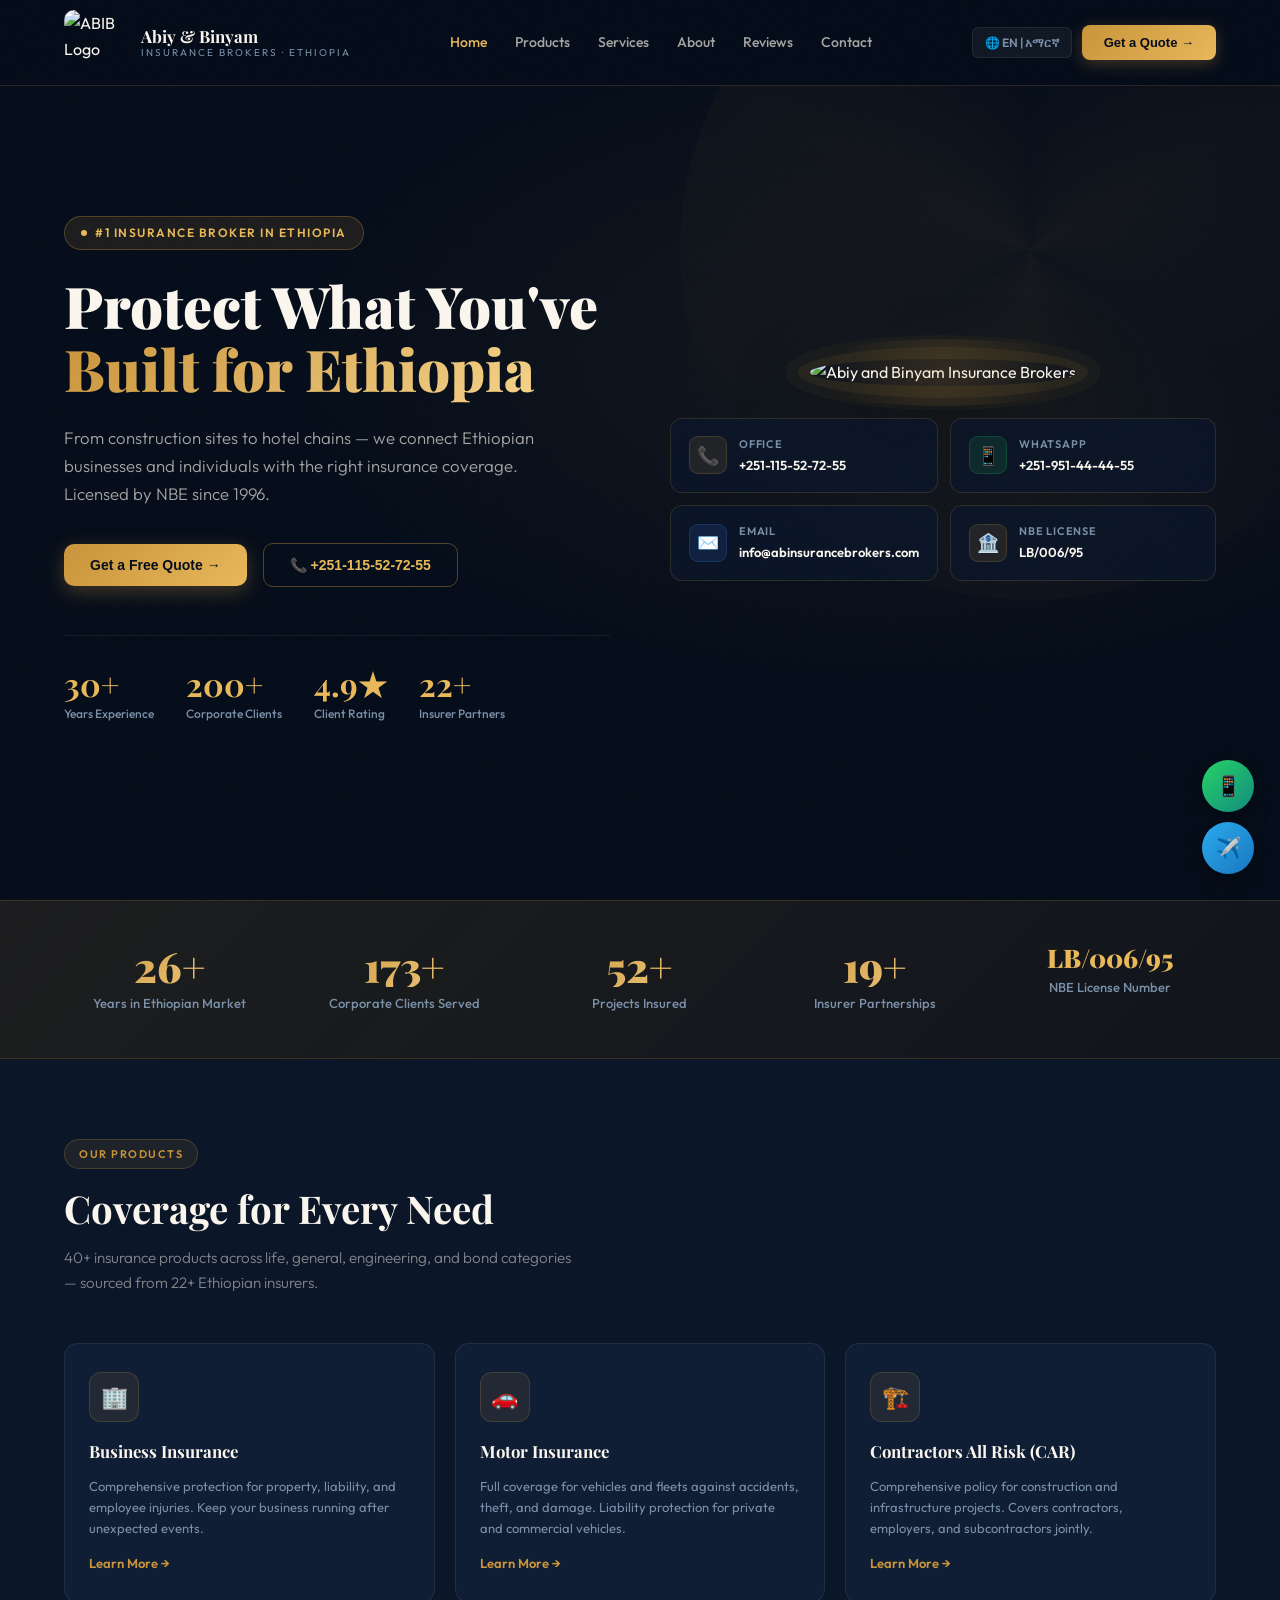
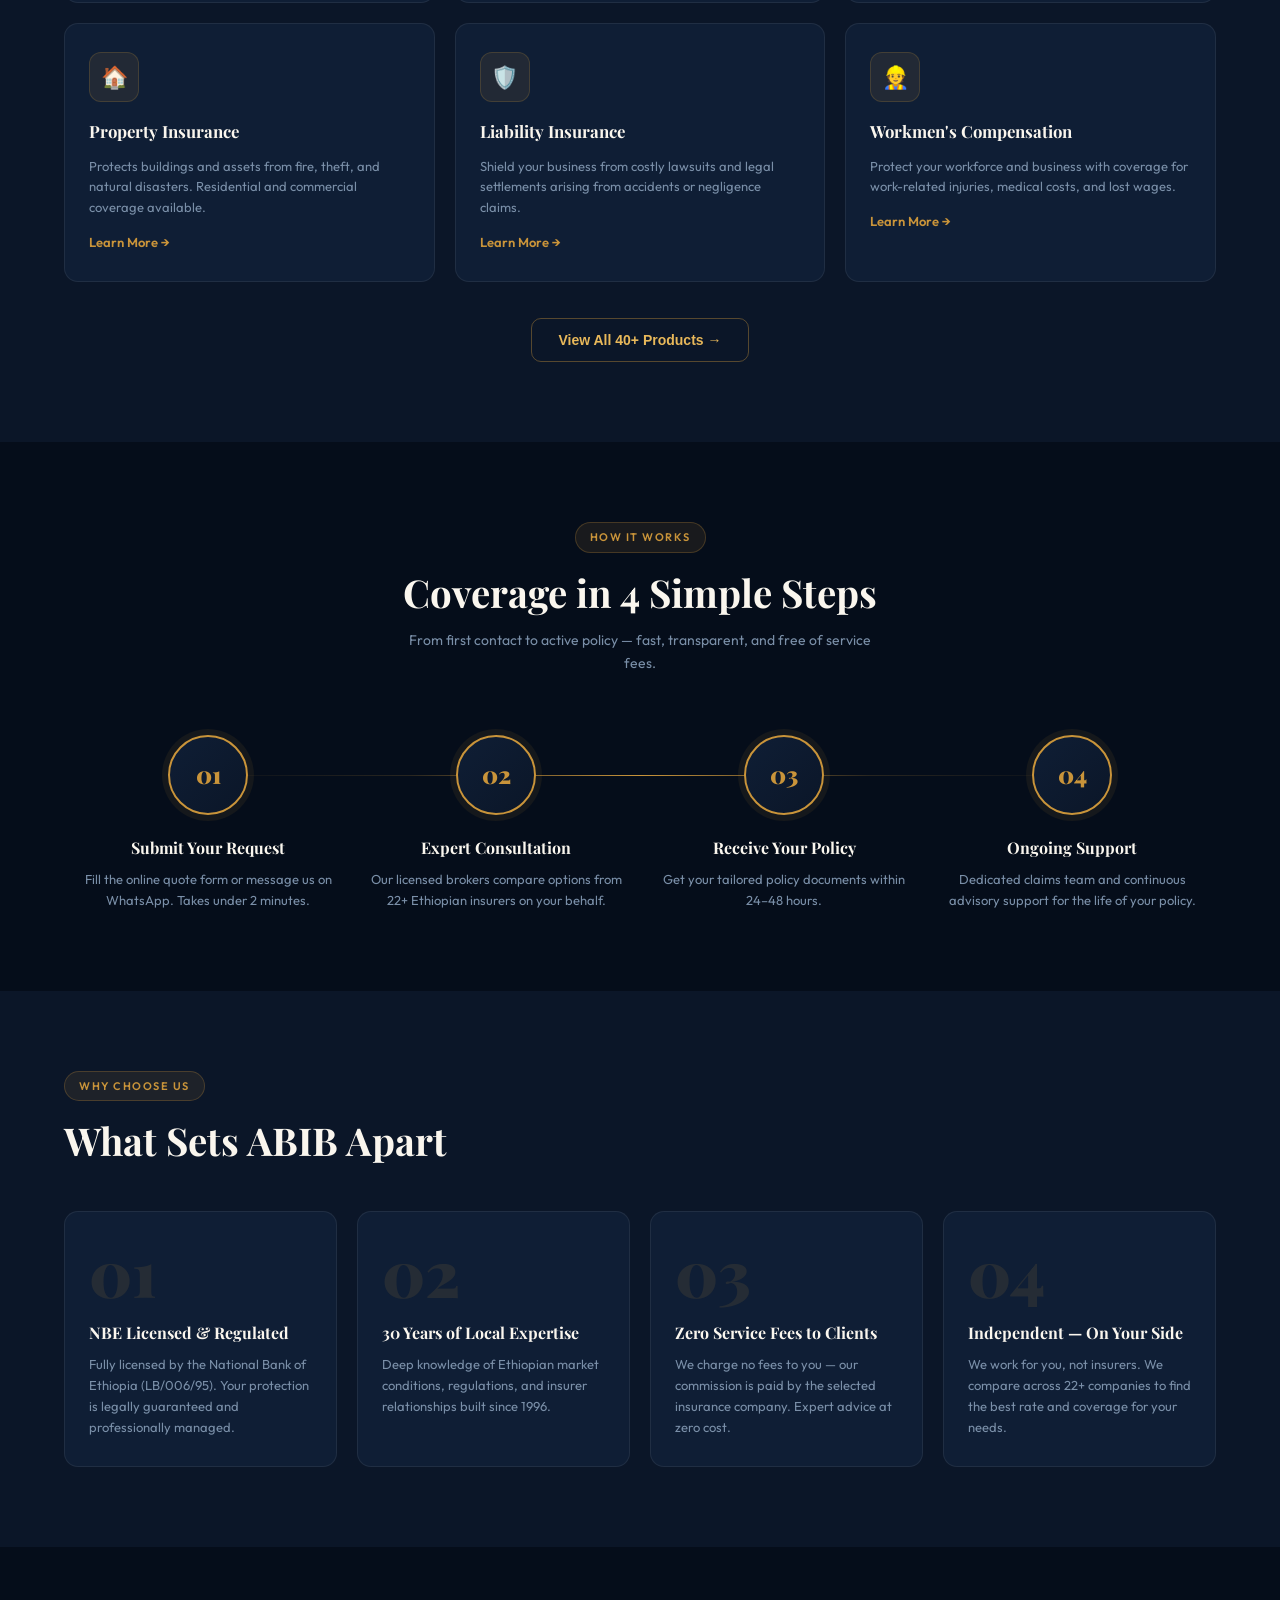
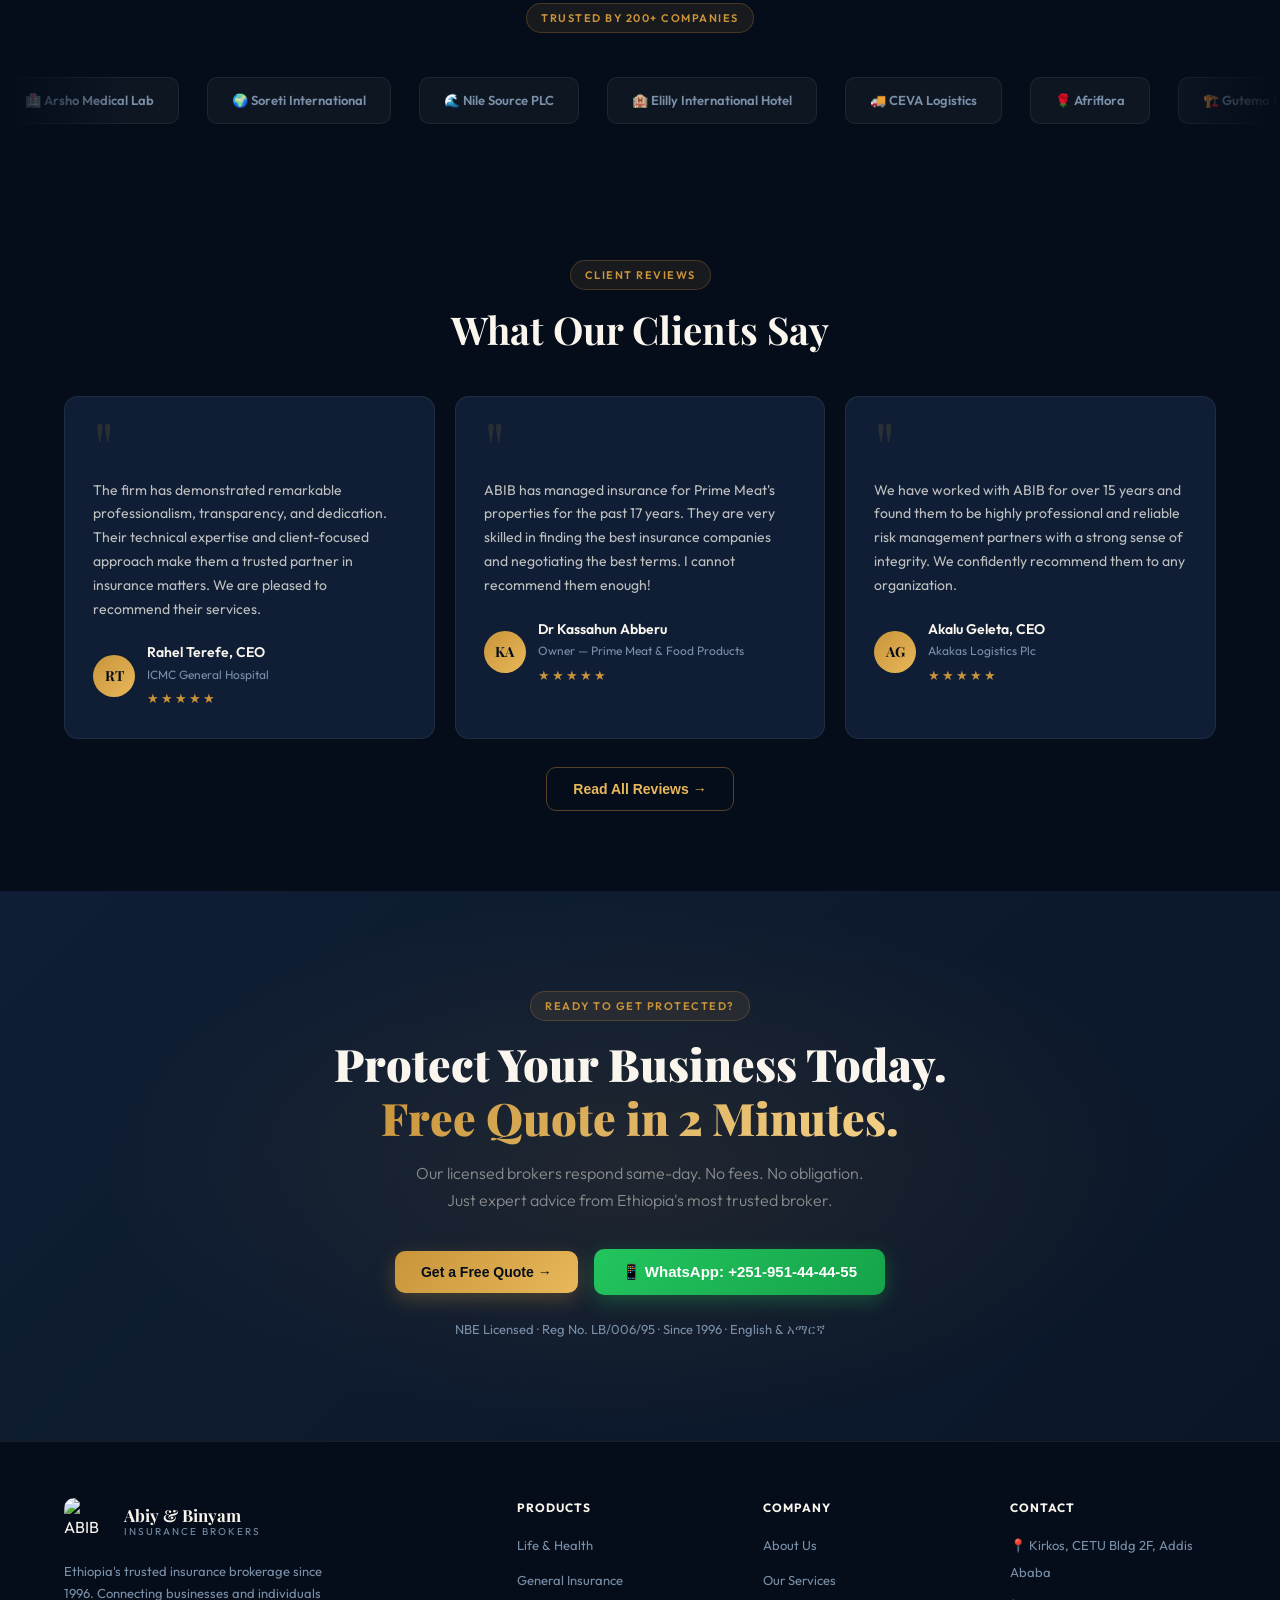
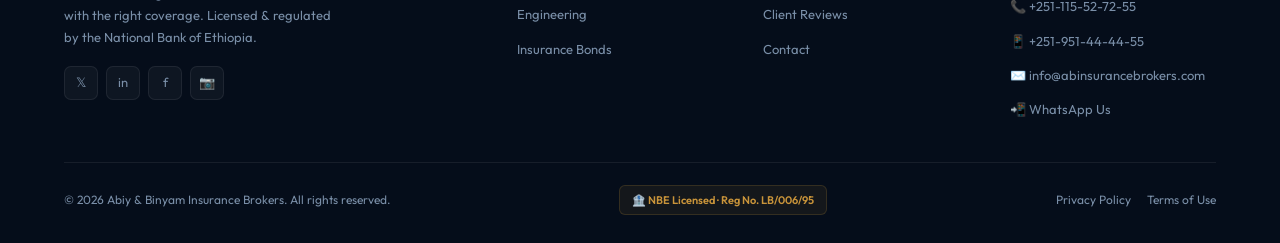
==== commit e3f6e177: "Add files via upload Initial full responsive" ====
--- a/index.html
+++ b/index.html
@@ -3,1013 +3,419 @@
 <head>
 <meta charset="UTF-8"/>
 <meta name="viewport" content="width=device-width, initial-scale=1.0"/>
-<title>ABIB — World-Class Redesign Concept</title>
+<title>Abiy &amp; Binyam Insurance Brokers — Ethiopia's #1 Insurance Broker</title>
 <link href="https://fonts.googleapis.com/css2?family=Playfair+Display:wght@400;700;900&family=Outfit:wght@300;400;500;600;700&display=swap" rel="stylesheet"/>
+<link rel="stylesheet" href="shared.css"/>
 <style>
-/* ============================================================
-   DESIGN SYSTEM
-   Aesthetic: Refined luxury meets African modernity
-   Colors: Deep navy + warm gold + white — trust, prestige, Ethiopian heritage
-   ============================================================ */
-:root {
-  --navy:   #050d1a;
-  --navy2:  #0b1628;
-  --navy3:  #0f1e35;
-  --gold:   #c9943a;
-  --gold2:  #e8b85a;
-  --gold3:  #f5d38a;
-  --cream:  #faf6ee;
-  --white:  #ffffff;
-  --muted:  #7a8fa8;
-  --border: rgba(201,148,58,0.18);
-  --border2: rgba(255,255,255,0.07);
-  --glass:  rgba(11,22,40,0.85);
-  --r: 14px;
-}
-*,*::before,*::after{margin:0;padding:0;box-sizing:border-box}
-html{scroll-behavior:smooth;font-size:16px}
-body{
-  background:var(--navy);
-  color:var(--cream);
-  font-family:'Outfit',sans-serif;
-  overflow-x:hidden;
-  line-height:1.65;
-}
-a{text-decoration:none;color:inherit}
-img{display:block;max-width:100%}
-
-/* ---- GRAIN OVERLAY ---- */
-body::before{
-  content:'';
-  position:fixed;inset:0;
-  background-image:url("data:image/svg+xml,%3Csvg viewBox='0 0 256 256' xmlns='http://www.w3.org/2000/svg'%3E%3Cfilter id='noise'%3E%3CfeTurbulence type='fractalNoise' baseFrequency='0.9' numOctaves='4' stitchTiles='stitch'/%3E%3C/filter%3E%3Crect width='100%25' height='100%25' filter='url(%23noise)' opacity='0.04'/%3E%3C/svg%3E");
-  pointer-events:none;z-index:9999;opacity:.4;
-}
-
-/* ============================================================
-   NAVBAR
-   ============================================================ */
-nav{
-  position:fixed;top:0;left:0;right:0;z-index:1000;
-  padding:0 5vw;
-  display:flex;align-items:center;justify-content:space-between;
-  height:76px;
-  background:rgba(5,13,26,0.85);
-  backdrop-filter:blur(20px);
-  border-bottom:1px solid var(--border);
-  transition:all 0.3s;
-}
-.nav-logo{
-  display:flex;align-items:center;gap:12px;
-}
-.logo-mark{
-  width:38px;height:38px;border-radius:8px;
-  background:linear-gradient(135deg,var(--gold),var(--gold2));
-  display:flex;align-items:center;justify-content:center;
-  font-family:'Playfair Display',serif;font-weight:900;
-  font-size:17px;color:var(--navy);letter-spacing:-1px;
-  flex-shrink:0;
-}
-.logo-text{font-family:'Playfair Display',serif;font-weight:700;font-size:1.1rem;line-height:1.2}
-.logo-text span{display:block;font-family:'Outfit',sans-serif;font-size:10px;font-weight:400;color:var(--muted);letter-spacing:2px;text-transform:uppercase;margin-top:1px}
-.nav-links{display:flex;align-items:center;gap:32px}
-.nav-links a{font-size:14px;font-weight:500;color:rgba(250,246,238,0.7);transition:color .2s;letter-spacing:.3px}
-.nav-links a:hover{color:var(--gold2)}
-.nav-lang{
-  display:flex;align-items:center;gap:6px;
-  background:rgba(255,255,255,0.05);border:1px solid var(--border2);
-  border-radius:6px;padding:5px 12px;font-size:12px;font-weight:600;
-  color:var(--muted);cursor:pointer;transition:all .2s;
-}
-.nav-lang:hover{border-color:var(--border);color:var(--cream)}
-.nav-cta{
-  background:linear-gradient(135deg,var(--gold),var(--gold2));
-  color:var(--navy);padding:10px 22px;border-radius:8px;
-  font-size:13px;font-weight:700;letter-spacing:.3px;
-  transition:all .25s;box-shadow:0 4px 16px rgba(201,148,58,0.3);
-  border:none;cursor:pointer;
-}
-.nav-cta:hover{transform:translateY(-1px);box-shadow:0 8px 24px rgba(201,148,58,0.4)}
-
-/* ============================================================
-   HERO
-   ============================================================ */
-.hero{
-  min-height:100vh;
-  display:grid;grid-template-columns:1fr 1fr;
-  align-items:center;
-  padding:120px 5vw 80px;
-  position:relative;overflow:hidden;
-  gap:60px;
-}
-/* Geometric background */
-.hero::before{
-  content:'';position:absolute;inset:0;
-  background:
-    radial-gradient(ellipse 80% 60% at 70% 40%, rgba(201,148,58,0.08) 0%, transparent 60%),
-    radial-gradient(ellipse 50% 50% at 20% 80%, rgba(11,22,40,0.9) 0%, transparent 70%);
-}
-.hero-bg-pattern{
-  position:absolute;right:-100px;top:-100px;
-  width:700px;height:700px;
-  background:conic-gradient(from 0deg at 50% 50%, transparent 0deg, rgba(201,148,58,0.04) 60deg, transparent 120deg, rgba(201,148,58,0.03) 180deg, transparent 240deg, rgba(201,148,58,0.04) 300deg, transparent 360deg);
-  border-radius:50%;
-  animation:spin 60s linear infinite;
-}
-@keyframes spin{to{transform:rotate(360deg)}}
-
-.hero-content{position:relative;z-index:1}
-.hero-eyebrow{
-  display:inline-flex;align-items:center;gap:8px;
-  background:rgba(201,148,58,0.12);border:1px solid rgba(201,148,58,0.3);
-  border-radius:100px;padding:6px 16px;
-  font-size:12px;font-weight:600;color:var(--gold2);
-  letter-spacing:1.5px;text-transform:uppercase;
-  margin-bottom:24px;
-  animation:fadeUp .8s both;
-}
-.hero-eyebrow .dot{width:6px;height:6px;border-radius:50%;background:var(--gold2);animation:pulse 2s infinite}
-@keyframes pulse{0%,100%{opacity:1;transform:scale(1)}50%{opacity:.5;transform:scale(1.3)}}
-.hero h1{
-  font-family:'Playfair Display',serif;
-  font-size:clamp(2.6rem,5vw,4.2rem);
-  font-weight:900;line-height:1.1;
-  margin-bottom:24px;
-  animation:fadeUp .8s .1s both;
-}
-.hero h1 em{
-  font-style:normal;
-  background:linear-gradient(135deg,var(--gold),var(--gold3));
-  -webkit-background-clip:text;-webkit-text-fill-color:transparent;
-  background-clip:text;
-}
-.hero-sub{
-  font-size:1.05rem;color:rgba(250,246,238,0.65);
-  max-width:480px;margin-bottom:36px;font-weight:300;
-  animation:fadeUp .8s .2s both;
-}
-.hero-actions{
-  display:flex;align-items:center;gap:16px;flex-wrap:wrap;
-  animation:fadeUp .8s .3s both;
-}
-.btn-primary{
-  background:linear-gradient(135deg,var(--gold),var(--gold2));
-  color:var(--navy);padding:14px 28px;border-radius:10px;
-  font-size:15px;font-weight:700;letter-spacing:.3px;
-  box-shadow:0 6px 20px rgba(201,148,58,0.35);
-  transition:all .25s;cursor:pointer;border:none;display:inline-flex;align-items:center;gap:8px;
-}
-.btn-primary:hover{transform:translateY(-2px);box-shadow:0 12px 32px rgba(201,148,58,0.45)}
-.btn-secondary{
-  background:transparent;border:1px solid rgba(201,148,58,0.4);
-  color:var(--gold2);padding:14px 28px;border-radius:10px;
-  font-size:15px;font-weight:600;
-  transition:all .25s;cursor:pointer;display:inline-flex;align-items:center;gap:8px;
-}
-.btn-secondary:hover{background:rgba(201,148,58,0.08);border-color:var(--gold)}
-
-.hero-stats{
-  display:flex;gap:32px;margin-top:48px;padding-top:32px;
-  border-top:1px solid var(--border2);
-  animation:fadeUp .8s .4s both;
-}
-.stat-item .num{
-  font-family:'Playfair Display',serif;font-size:2rem;font-weight:700;
-  color:var(--gold2);line-height:1;
-}
-.stat-item .lbl{font-size:12px;color:var(--muted);margin-top:4px;font-weight:500}
-
-/* HERO RIGHT — Quote Card */
-.hero-card{
-  position:relative;z-index:1;
-  animation:fadeUp .8s .2s both;
-}
-.quote-card{
-  background:var(--glass);
-  border:1px solid var(--border);
-  border-radius:20px;
-  padding:32px;
-  backdrop-filter:blur(20px);
-  box-shadow:0 24px 64px rgba(0,0,0,0.5);
-  position:relative;overflow:hidden;
-}
-.quote-card::before{
-  content:'';position:absolute;top:0;left:0;right:0;height:3px;
-  background:linear-gradient(90deg,var(--gold),var(--gold2),transparent);
-}
-.quote-card h3{
-  font-family:'Playfair Display',serif;font-size:1.3rem;font-weight:700;
-  margin-bottom:6px;
-}
-.quote-card p{font-size:13px;color:var(--muted);margin-bottom:24px}
-
-.form-group{margin-bottom:16px}
-.form-label{font-size:12px;font-weight:600;color:var(--muted);text-transform:uppercase;letter-spacing:.8px;margin-bottom:8px;display:block}
-.form-select, .form-input{
-  width:100%;background:rgba(255,255,255,0.05);
-  border:1px solid var(--border2);border-radius:8px;
-  padding:11px 14px;color:var(--cream);font-family:'Outfit',sans-serif;
-  font-size:14px;outline:none;transition:border-color .2s;
-  appearance:none;
-}
-.form-select:focus,.form-input:focus{border-color:var(--gold);background:rgba(201,148,58,0.06)}
-.form-row{display:grid;grid-template-columns:1fr 1fr;gap:12px}
-.wa-btn{
-  width:100%;background:linear-gradient(135deg,#22c55e,#16a34a);
-  border:none;border-radius:8px;padding:13px;
-  color:#fff;font-family:'Outfit',sans-serif;font-size:14px;font-weight:700;
-  cursor:pointer;display:flex;align-items:center;justify-content:center;gap:8px;
-  transition:all .2s;margin-top:4px;
-}
-.wa-btn:hover{transform:translateY(-1px);box-shadow:0 6px 20px rgba(34,197,94,0.35)}
-.divider{
-  display:flex;align-items:center;gap:12px;margin:16px 0;
-  font-size:12px;color:var(--muted);
-}
-.divider::before,.divider::after{content:'';flex:1;height:1px;background:var(--border2)}
-.submit-btn{
-  width:100%;
-  background:linear-gradient(135deg,var(--gold),var(--gold2));
-  border:none;border-radius:8px;padding:13px;
-  color:var(--navy);font-family:'Outfit',sans-serif;font-size:14px;font-weight:700;
-  cursor:pointer;transition:all .2s;
-}
-.submit-btn:hover{box-shadow:0 6px 20px rgba(201,148,58,0.4);transform:translateY(-1px)}
-.trust-row{
-  display:flex;align-items:center;justify-content:center;gap:16px;
-  margin-top:16px;font-size:11px;color:var(--muted);
-}
-.trust-badge{display:flex;align-items:center;gap:4px}
-
-@keyframes fadeUp{from{opacity:0;transform:translateY(24px)}to{opacity:1;transform:translateY(0)}}
-
-/* ============================================================
-   SECTION COMMONS
-   ============================================================ */
-section{padding:100px 5vw}
-.section-tag{
-  display:inline-flex;align-items:center;gap:6px;
-  background:rgba(201,148,58,0.1);border:1px solid rgba(201,148,58,0.25);
-  border-radius:100px;padding:5px 14px;
-  font-size:11px;font-weight:600;color:var(--gold);
-  letter-spacing:1.5px;text-transform:uppercase;margin-bottom:16px;
-}
-.section-title{
-  font-family:'Playfair Display',serif;
-  font-size:clamp(1.8rem,3.5vw,2.8rem);font-weight:700;
-  line-height:1.2;margin-bottom:16px;
-}
-.section-sub{font-size:1rem;color:rgba(250,246,238,0.55);max-width:520px;font-weight:300}
-.section-header{margin-bottom:56px}
-
-/* ============================================================
-   INSURANCE TYPES
-   ============================================================ */
-.services{background:var(--navy2)}
-.services-grid{
-  display:grid;grid-template-columns:repeat(auto-fit,minmax(280px,1fr));gap:20px;
-}
-.service-card{
-  background:var(--navy3);border:1px solid var(--border2);
-  border-radius:var(--r);padding:28px 24px;
-  transition:all .3s;cursor:pointer;position:relative;overflow:hidden;
-  group:true;
-}
-.service-card::after{
-  content:'';position:absolute;bottom:0;left:0;right:0;height:2px;
-  background:linear-gradient(90deg,var(--gold),var(--gold2));
-  transform:scaleX(0);transform-origin:left;transition:transform .3s;
-}
-.service-card:hover{border-color:rgba(201,148,58,0.3);transform:translateY(-4px);box-shadow:0 20px 48px rgba(0,0,0,0.4)}
-.service-card:hover::after{transform:scaleX(1)}
-.service-icon{
-  width:52px;height:52px;border-radius:12px;
-  background:rgba(201,148,58,0.1);border:1px solid rgba(201,148,58,0.2);
-  display:flex;align-items:center;justify-content:center;
-  font-size:24px;margin-bottom:18px;
-  transition:background .3s;
-}
-.service-card:hover .service-icon{background:rgba(201,148,58,0.2)}
-.service-card h3{font-family:'Playfair Display',serif;font-size:1.1rem;font-weight:700;margin-bottom:10px}
-.service-card p{font-size:13px;color:var(--muted);line-height:1.6;margin-bottom:16px}
-.service-link{font-size:13px;font-weight:600;color:var(--gold);display:flex;align-items:center;gap:6px;transition:gap .2s}
-.service-card:hover .service-link{gap:10px}
-
-/* ============================================================
-   PROCESS
-   ============================================================ */
-.process{background:var(--navy)}
-.process-steps{
-  display:grid;grid-template-columns:repeat(auto-fit,minmax(220px,1fr));
-  gap:0;position:relative;
-}
-.process-steps::before{
-  content:'';position:absolute;top:40px;left:10%;right:10%;height:1px;
-  background:linear-gradient(90deg,transparent,var(--border),var(--gold),var(--border),transparent);
-}
-.step{padding:0 20px;text-align:center;position:relative}
-.step-num{
-  width:80px;height:80px;border-radius:50%;
-  background:linear-gradient(135deg,var(--navy3),var(--navy2));
-  border:2px solid var(--gold);
-  display:flex;align-items:center;justify-content:center;
-  font-family:'Playfair Display',serif;font-size:1.5rem;font-weight:900;color:var(--gold);
-  margin:0 auto 20px;position:relative;z-index:1;
-  box-shadow:0 0 0 6px rgba(201,148,58,0.08);
-}
-.step h4{font-family:'Playfair Display',serif;font-size:1rem;font-weight:700;margin-bottom:8px}
-.step p{font-size:13px;color:var(--muted);line-height:1.6}
-
-/* ============================================================
-   STATS / TRUST BAR
-   ============================================================ */
-.trust-bar{
-  background:linear-gradient(135deg,rgba(201,148,58,0.12),rgba(201,148,58,0.06));
-  border-top:1px solid var(--border);border-bottom:1px solid var(--border);
-  padding:48px 5vw;
-}
-.trust-bar-inner{
-  display:grid;grid-template-columns:repeat(auto-fit,minmax(180px,1fr));
-  gap:32px;text-align:center;
-}
-.trust-stat .n{
-  font-family:'Playfair Display',serif;
-  font-size:2.8rem;font-weight:900;
-  background:linear-gradient(135deg,var(--gold),var(--gold3));
-  -webkit-background-clip:text;-webkit-text-fill-color:transparent;
-  background-clip:text;line-height:1;
-}
-.trust-stat .l{font-size:13px;color:var(--muted);margin-top:6px;font-weight:500}
-
-/* ============================================================
-   PARTNERS / CLIENTS
-   ============================================================ */
-.partners{background:var(--navy2)}
-.partner-scroll{
-  overflow:hidden;position:relative;
-  -webkit-mask:linear-gradient(90deg,transparent,black 10%,black 90%,transparent);
-  mask:linear-gradient(90deg,transparent,black 10%,black 90%,transparent);
-}
-.partner-track{
-  display:flex;gap:32px;
-  animation:scroll 30s linear infinite;
-  width:max-content;
-}
-.partner-track:hover{animation-play-state:paused}
-@keyframes scroll{to{transform:translateX(-50%)}}
-.partner-logo{
-  background:rgba(255,255,255,0.04);
-  border:1px solid var(--border2);
-  border-radius:10px;padding:14px 28px;
-  font-size:13px;font-weight:600;color:var(--muted);
-  white-space:nowrap;transition:all .2s;
-  display:flex;align-items:center;gap:10px;
-}
-.partner-logo:hover{border-color:var(--border);color:var(--cream);background:rgba(201,148,58,0.05)}
-
-/* ============================================================
-   TESTIMONIALS
-   ============================================================ */
-.testimonials{background:var(--navy)}
-.test-grid{display:grid;grid-template-columns:repeat(auto-fit,minmax(300px,1fr));gap:20px}
-.test-card{
-  background:var(--navy3);border:1px solid var(--border2);
-  border-radius:var(--r);padding:28px;
-  transition:all .3s;position:relative;
-}
-.test-card:hover{border-color:var(--border);box-shadow:0 16px 40px rgba(0,0,0,0.3)}
-.quote-mark{
-  font-family:'Playfair Display',serif;font-size:5rem;
-  color:var(--gold);opacity:.15;line-height:.6;margin-bottom:8px;
-}
-.test-text{font-size:14px;color:rgba(250,246,238,0.75);line-height:1.7;margin-bottom:20px}
-.test-author{display:flex;align-items:center;gap:12px}
-.test-avatar{
-  width:42px;height:42px;border-radius:50%;
-  background:linear-gradient(135deg,var(--gold),var(--gold2));
-  display:flex;align-items:center;justify-content:center;
-  font-family:'Playfair Display',serif;font-weight:700;color:var(--navy);font-size:14px;
-}
-.test-name{font-size:14px;font-weight:600}
-.test-role{font-size:12px;color:var(--muted)}
-.stars{color:var(--gold);font-size:13px;margin-top:4px;letter-spacing:2px}
-
-/* ============================================================
-   AI ASSISTANT PREVIEW
-   ============================================================ */
-.ai-section{
-  background:linear-gradient(135deg,var(--navy2),var(--navy3));
-  position:relative;overflow:hidden;
-}
-.ai-section::before{
-  content:'';position:absolute;
-  right:-200px;top:-200px;
-  width:600px;height:600px;
-  background:radial-gradient(circle,rgba(201,148,58,0.06) 0%,transparent 70%);
-  border-radius:50%;
-}
-.ai-inner{display:grid;grid-template-columns:1fr 1fr;gap:64px;align-items:center}
-.ai-chat{
-  background:var(--navy);border:1px solid var(--border);
-  border-radius:16px;overflow:hidden;box-shadow:0 24px 64px rgba(0,0,0,.4);
-}
-.chat-header{
-  background:var(--navy3);border-bottom:1px solid var(--border2);
-  padding:16px 20px;display:flex;align-items:center;gap:12px;
-}
-.chat-avatar{
-  width:36px;height:36px;border-radius:50%;
-  background:linear-gradient(135deg,var(--gold),var(--gold2));
-  display:flex;align-items:center;justify-content:center;
-  font-size:16px;
-}
-.chat-info .name{font-size:14px;font-weight:600}
-.chat-info .status{font-size:11px;color:#22c55e;display:flex;align-items:center;gap:4px}
-.chat-info .status::before{content:'';width:6px;height:6px;border-radius:50%;background:#22c55e}
-.chat-body{padding:20px;display:flex;flex-direction:column;gap:12px;min-height:280px}
-.msg{max-width:80%;font-size:13px;line-height:1.6}
-.msg.bot{
-  background:var(--navy3);border:1px solid var(--border2);
-  border-radius:4px 12px 12px 12px;padding:12px 14px;color:var(--cream);
-}
-.msg.user{
-  background:linear-gradient(135deg,rgba(201,148,58,0.2),rgba(201,148,58,0.1));
-  border:1px solid rgba(201,148,58,0.25);
-  border-radius:12px 4px 12px 12px;padding:12px 14px;color:var(--cream);
-  align-self:flex-end;
-}
-.msg.typing{display:flex;align-items:center;gap:4px;padding:12px 14px}
-.dot-typing{width:6px;height:6px;border-radius:50%;background:var(--muted);animation:blink 1.4s infinite}
-.dot-typing:nth-child(2){animation-delay:.2s}
-.dot-typing:nth-child(3){animation-delay:.4s}
-@keyframes blink{0%,80%,100%{transform:scale(0.8);opacity:.5}40%{transform:scale(1.1);opacity:1}}
-.chat-input-row{
-  border-top:1px solid var(--border2);padding:14px 16px;
-  display:flex;gap:8px;
-}
-.chat-input{
-  flex:1;background:rgba(255,255,255,0.04);
-  border:1px solid var(--border2);border-radius:8px;
-  padding:10px 14px;color:var(--muted);font-family:'Outfit',sans-serif;
-  font-size:13px;outline:none;
-}
-.chat-send{
-  background:linear-gradient(135deg,var(--gold),var(--gold2));
-  border:none;border-radius:8px;padding:10px 16px;
-  color:var(--navy);font-size:16px;cursor:pointer;
-}
-
-/* ============================================================
-   CLIENT PORTAL PREVIEW
-   ============================================================ */
-.portal-section{background:var(--navy2)}
-.portal-preview{
-  background:var(--navy);border:1px solid var(--border);
-  border-radius:16px;overflow:hidden;box-shadow:0 24px 64px rgba(0,0,0,.5);
-}
-.portal-tabs{
-  background:var(--navy3);border-bottom:1px solid var(--border2);
-  display:flex;gap:0;
-}
-.p-tab{
-  padding:14px 20px;font-size:13px;font-weight:500;color:var(--muted);
-  cursor:pointer;border-bottom:2px solid transparent;transition:all .2s;
-}
-.p-tab.active{color:var(--gold);border-bottom-color:var(--gold)}
-.portal-body{padding:24px;display:grid;grid-template-columns:1fr 1fr;gap:16px}
-.policy-item{
-  background:var(--navy3);border:1px solid var(--border2);
-  border-radius:10px;padding:16px;
-  display:flex;justify-content:space-between;align-items:flex-start;
-}
-.policy-item .pi-title{font-size:13px;font-weight:600;margin-bottom:4px}
-.policy-item .pi-sub{font-size:11px;color:var(--muted)}
-.policy-badge{
-  font-size:10px;font-weight:700;padding:3px 8px;border-radius:4px;
-  background:rgba(34,197,94,0.15);color:#4ade80;border:1px solid rgba(34,197,94,0.2);
-}
-.policy-badge.exp{background:rgba(245,158,11,0.15);color:#fbbf24;border-color:rgba(245,158,11,0.2)}
-.portal-inner{display:grid;grid-template-columns:5fr 4fr;gap:48px;align-items:center}
-
-/* ============================================================
-   CTA SECTION
-   ============================================================ */
-.cta-section{
-  background:linear-gradient(135deg,var(--navy3) 0%,var(--navy2) 50%,var(--navy3) 100%);
-  text-align:center;padding:120px 5vw;position:relative;overflow:hidden;
-}
-.cta-section::before{
-  content:'';position:absolute;inset:0;
-  background:radial-gradient(ellipse 60% 70% at 50% 50%,rgba(201,148,58,0.1) 0%,transparent 70%);
-}
-.cta-section h2{
-  font-family:'Playfair Display',serif;
-  font-size:clamp(2rem,4vw,3.2rem);font-weight:900;
-  line-height:1.15;margin-bottom:20px;position:relative;
-}
-.cta-section p{
-  font-size:1.05rem;color:rgba(250,246,238,0.55);
-  max-width:500px;margin:0 auto 40px;font-weight:300;position:relative;
-}
-.cta-actions{
-  display:flex;align-items:center;justify-content:center;gap:16px;
-  flex-wrap:wrap;position:relative;
-}
-.whatsapp-cta{
-  background:linear-gradient(135deg,#22c55e,#16a34a);
-  color:#fff;padding:14px 28px;border-radius:10px;
-  font-size:15px;font-weight:700;letter-spacing:.3px;
-  box-shadow:0 6px 20px rgba(34,197,94,0.3);
-  transition:all .25s;cursor:pointer;border:none;display:inline-flex;align-items:center;gap:8px;
-}
-.whatsapp-cta:hover{transform:translateY(-2px);box-shadow:0 10px 32px rgba(34,197,94,0.4)}
-
-/* ============================================================
-   FOOTER
-   ============================================================ */
-footer{
-  background:var(--navy);border-top:1px solid var(--border2);
-  padding:64px 5vw 32px;
-}
-.footer-grid{
-  display:grid;grid-template-columns:2fr 1fr 1fr 1fr;
-  gap:48px;margin-bottom:48px;
-}
-.footer-brand .logo-mark{margin-bottom:16px}
-.footer-brand p{font-size:13px;color:var(--muted);line-height:1.7;max-width:280px;margin-bottom:20px}
-.social-links{display:flex;gap:10px}
-.social-btn{
-  width:36px;height:36px;border-radius:8px;
-  background:rgba(255,255,255,0.05);border:1px solid var(--border2);
-  display:flex;align-items:center;justify-content:center;
-  font-size:14px;color:var(--muted);transition:all .2s;cursor:pointer;
-}
-.social-btn:hover{background:rgba(201,148,58,0.1);border-color:var(--border);color:var(--gold)}
-.footer-col h4{font-size:13px;font-weight:700;text-transform:uppercase;letter-spacing:1px;color:var(--cream);margin-bottom:16px}
-.footer-col ul{list-style:none;display:flex;flex-direction:column;gap:8px}
-.footer-col ul li a{font-size:13px;color:var(--muted);transition:color .2s}
-.footer-col ul li a:hover{color:var(--gold2)}
-.footer-bottom{
-  border-top:1px solid var(--border2);padding-top:24px;
-  display:flex;justify-content:space-between;align-items:center;
-  font-size:12px;color:var(--muted);flex-wrap:wrap;gap:12px;
-}
-.nbe-badge{
-  display:flex;align-items:center;gap:8px;
-  background:rgba(201,148,58,0.08);border:1px solid var(--border);
-  border-radius:6px;padding:6px 14px;font-size:11px;color:var(--gold);
-  font-weight:600;
-}
-
-/* ============================================================
-   FLOATING ACTIONS
-   ============================================================ */
-.floating-actions{
-  position:fixed;bottom:28px;right:28px;z-index:900;
-  display:flex;flex-direction:column;gap:10px;
-}
-.float-btn{
-  width:54px;height:54px;border-radius:50%;border:none;
-  display:flex;align-items:center;justify-content:center;
-  font-size:22px;cursor:pointer;
-  box-shadow:0 6px 20px rgba(0,0,0,.4);
-  transition:all .25s;
-}
-.float-btn:hover{transform:scale(1.08)}
-.wa-float{background:linear-gradient(135deg,#25d366,#128c7e)}
-.tel-float{background:linear-gradient(135deg,#2aabee,#1877c0)}
-.chat-float{
-  background:linear-gradient(135deg,var(--gold),var(--gold2));
-  color:var(--navy);
-}
-.float-label{
-  position:absolute;right:64px;
-  background:var(--navy2);border:1px solid var(--border);
-  border-radius:6px;padding:5px 12px;font-size:11px;font-weight:600;
-  white-space:nowrap;color:var(--cream);opacity:0;transition:opacity .2s;pointer-events:none;
-}
-.float-btn:hover .float-label{opacity:1}
-.float-wrap{position:relative;display:flex;align-items:center}
-
-/* ============================================================
-   SCROLL ANIMATIONS
-   ============================================================ */
-.reveal{opacity:0;transform:translateY(30px);transition:opacity .7s,transform .7s}
-.reveal.visible{opacity:1;transform:none}
-
-/* ============================================================
-   SECTION: WHY US
-   ============================================================ */
-.why-grid{display:grid;grid-template-columns:repeat(auto-fit,minmax(240px,1fr));gap:20px}
-.why-card{
-  padding:28px 24px;border-radius:var(--r);
-  border:1px solid var(--border2);background:var(--navy3);
-  position:relative;overflow:hidden;transition:all .3s;
-}
-.why-card:hover{border-color:var(--border);transform:translateY(-3px)}
-.why-num{
-  font-family:'Playfair Display',serif;font-size:4rem;font-weight:900;
-  color:rgba(201,148,58,0.12);line-height:1;margin-bottom:16px;
-}
-.why-card h3{font-family:'Playfair Display',serif;font-size:1rem;font-weight:700;margin-bottom:8px}
-.why-card p{font-size:13px;color:var(--muted);line-height:1.6}
-
-/* RESPONSIVE */
+/* ── NAV LOGO OVERRIDE ── */
+.nav-logo img { width: 44px; height: 44px; border-radius: 10px; object-fit: cover; }
+.logo-text { font-family: 'Playfair Display', serif; font-weight: 700; font-size: 1.05rem; line-height: 1.2; }
+.logo-text span { display: block; font-family: 'Outfit', sans-serif; font-size: 10px; font-weight: 400; color: var(--muted); letter-spacing: 2px; text-transform: uppercase; margin-top: 1px; }
+
+/* ── HERO ── */
+.hero {
+  min-height: 100vh;
+  display: grid;
+  grid-template-columns: 1fr 1fr;
+  align-items: center;
+  padding: 120px 5vw 80px;
+  position: relative;
+  overflow: hidden;
+  gap: 60px;
+}
+.hero::before {
+  content: '';
+  position: absolute; inset: 0;
+  background: radial-gradient(ellipse 80% 60% at 70% 40%, rgba(201,148,58,0.08) 0%, transparent 60%);
+}
+.hero-bg {
+  position: absolute; right: -100px; top: -100px;
+  width: 700px; height: 700px;
+  background: conic-gradient(from 0deg at 50% 50%,
+    transparent 0deg, rgba(201,148,58,0.04) 60deg,
+    transparent 120deg, rgba(201,148,58,0.03) 180deg,
+    transparent 240deg, rgba(201,148,58,0.04) 300deg, transparent 360deg);
+  border-radius: 50%;
+  animation: spin 60s linear infinite;
+}
+@keyframes spin { to { transform: rotate(360deg); } }
+
+.hero-eyebrow {
+  display: inline-flex; align-items: center; gap: 8px;
+  background: rgba(201,148,58,0.12); border: 1px solid rgba(201,148,58,0.3);
+  border-radius: 100px; padding: 6px 16px;
+  font-size: 12px; font-weight: 600; color: #e8b85a;
+  letter-spacing: 1.5px; text-transform: uppercase;
+  margin-bottom: 24px; animation: fadeUp .8s both;
+}
+.dot-pulse { width: 6px; height: 6px; border-radius: 50%; background: #e8b85a; animation: pulse 2s infinite; }
+@keyframes pulse { 0%,100%{opacity:1;transform:scale(1)} 50%{opacity:.5;transform:scale(1.3)} }
+
+.hero h1 {
+  font-family: 'Playfair Display', serif;
+  font-size: clamp(2.4rem, 4.5vw, 4rem);
+  font-weight: 900; line-height: 1.1;
+  margin-bottom: 24px; animation: fadeUp .8s .1s both;
+}
+.hero h1 em {
+  font-style: normal;
+  background: linear-gradient(135deg, var(--gold), #f5d38a);
+  -webkit-background-clip: text; -webkit-text-fill-color: transparent; background-clip: text;
+}
+.hero-sub {
+  font-size: 1.05rem; color: rgba(250,246,238,0.65);
+  max-width: 480px; margin-bottom: 36px; font-weight: 300;
+  animation: fadeUp .8s .2s both;
+}
+.hero-actions { display: flex; align-items: center; gap: 16px; flex-wrap: wrap; animation: fadeUp .8s .3s both; }
+.hero-stats {
+  display: flex; gap: 32px; margin-top: 48px; padding-top: 32px;
+  border-top: 1px solid var(--border2);
+  animation: fadeUp .8s .4s both; flex-wrap: wrap;
+}
+.stat-item .num { font-family: 'Playfair Display', serif; font-size: 2rem; font-weight: 700; color: #e8b85a; line-height: 1; }
+.stat-item .lbl { font-size: 12px; color: var(--muted); margin-top: 4px; font-weight: 500; }
+@keyframes fadeUp { from{opacity:0;transform:translateY(24px)} to{opacity:1;transform:translateY(0)} }
+
+/* ── HERO RIGHT — LOGO + QUICK CONTACTS ── */
+.hero-right {
+  position: relative; z-index: 1;
+  display: flex; flex-direction: column; align-items: center; gap: 32px;
+  animation: fadeUp .8s .2s both;
+}
+.hero-logo-wrap {
+  position: relative;
+}
+.hero-logo-wrap img {
+  width: 380px; height: 380px;
+  border-radius: 50%;
+  object-fit: cover;
+  box-shadow: 0 0 0 12px rgba(201,148,58,0.08),
+              0 0 0 24px rgba(201,148,58,0.04),
+              0 32px 80px rgba(0,0,0,0.6);
+  animation: logoFloat 6s ease-in-out infinite;
+}
+@keyframes logoFloat {
+  0%,100%{ transform: translateY(0px); }
+  50%{ transform: translateY(-12px); }
+}
+.hero-logo-glow {
+  position: absolute; inset: -20px;
+  border-radius: 50%;
+  background: radial-gradient(circle, rgba(201,148,58,0.15) 0%, transparent 70%);
+  animation: glowPulse 3s ease-in-out infinite;
+}
+@keyframes glowPulse { 0%,100%{opacity:.6} 50%{opacity:1} }
+
+.quick-contacts {
+  display: grid; grid-template-columns: 1fr 1fr; gap: 12px; width: 100%;
+}
+.qc-card {
+  background: rgba(11,22,40,0.85);
+  border: 1px solid var(--border);
+  border-radius: 12px; padding: 16px 18px;
+  backdrop-filter: blur(16px);
+  display: flex; align-items: center; gap: 12px;
+  text-decoration: none; transition: all .25s;
+}
+.qc-card:hover { border-color: var(--gold); transform: translateY(-2px); box-shadow: 0 8px 24px rgba(0,0,0,.4); }
+.qc-icon {
+  width: 38px; height: 38px; border-radius: 9px; flex-shrink: 0;
+  display: flex; align-items: center; justify-content: center; font-size: 18px;
+}
+.qc-label { font-size: 11px; color: var(--muted); font-weight: 600; text-transform: uppercase; letter-spacing: .8px; }
+.qc-val { font-size: 13px; color: var(--cream); font-weight: 600; margin-top: 2px; }
+
+/* ── TRUST BAR ── */
+.trust-bar { background: linear-gradient(135deg, rgba(201,148,58,0.12), rgba(201,148,58,0.06)); border-top: 1px solid var(--border); border-bottom: 1px solid var(--border); padding: 44px 5vw; }
+.trust-bar-inner { display: grid; grid-template-columns: repeat(auto-fit, minmax(150px,1fr)); gap: 24px; text-align: center; }
+.trust-stat .n { font-family: 'Playfair Display', serif; font-size: 2.6rem; font-weight: 900; background: linear-gradient(135deg,var(--gold),#f5d38a); -webkit-background-clip:text; -webkit-text-fill-color:transparent; background-clip:text; line-height:1; }
+.trust-stat .l { font-size: 13px; color: var(--muted); margin-top: 6px; font-weight: 500; }
+
+/* ── SERVICES ── */
+.services-grid { display: grid; grid-template-columns: repeat(3, 1fr); gap: 20px; }
+@media(max-width:900px){ .services-grid { grid-template-columns: repeat(2, 1fr); } }
+@media(max-width:600px){ .services-grid { grid-template-columns: 1fr; } }
+.service-card { background: var(--navy3); border: 1px solid var(--border2); border-radius: var(--r); padding: 28px 24px; transition: all .3s; position: relative; overflow: hidden; }
+.service-card::after { content:''; position:absolute; bottom:0;left:0;right:0;height:2px; background:linear-gradient(90deg,var(--gold),#e8b85a); transform:scaleX(0);transform-origin:left;transition:transform .3s; }
+.service-card:hover { border-color:rgba(201,148,58,0.3); transform:translateY(-4px); box-shadow:0 20px 48px rgba(0,0,0,0.4); }
+.service-card:hover::after { transform:scaleX(1); }
+.svc-icon { width:50px;height:50px;border-radius:12px;background:rgba(201,148,58,0.1);border:1px solid rgba(201,148,58,0.2);display:flex;align-items:center;justify-content:center;font-size:22px;margin-bottom:16px; }
+.service-card h3 { font-family:'Playfair Display',serif;font-size:1.05rem;font-weight:700;margin-bottom:10px; }
+.service-card p { font-size:13px;color:var(--muted);line-height:1.6;margin-bottom:14px; }
+.svc-link { font-size:13px;font-weight:600;color:var(--gold);display:flex;align-items:center;gap:6px;transition:gap .2s; }
+.service-card:hover .svc-link { gap:10px; }
+
+/* ── PROCESS ── */
+.process-steps { display:grid;grid-template-columns:repeat(auto-fit,minmax(200px,1fr));gap:0;position:relative; }
+.process-steps::before { content:'';position:absolute;top:40px;left:10%;right:10%;height:1px;background:linear-gradient(90deg,transparent,var(--border),var(--gold),var(--border),transparent); }
+.step { padding:0 16px;text-align:center; }
+.step-num { width:80px;height:80px;border-radius:50%;background:linear-gradient(135deg,var(--navy3),var(--navy2));border:2px solid var(--gold);display:flex;align-items:center;justify-content:center;font-family:'Playfair Display',serif;font-size:1.5rem;font-weight:900;color:var(--gold);margin:0 auto 20px;position:relative;z-index:1;box-shadow:0 0 0 6px rgba(201,148,58,0.08); }
+.step h4 { font-family:'Playfair Display',serif;font-size:1rem;font-weight:700;margin-bottom:8px; }
+.step p { font-size:13px;color:var(--muted);line-height:1.6; }
+
+/* ── WHY US ── */
+.why-grid { display:grid;grid-template-columns:repeat(auto-fit,minmax(240px,1fr));gap:20px; }
+.why-card { padding:28px 24px;border-radius:var(--r);border:1px solid var(--border2);background:var(--navy3);transition:all .3s; }
+.why-card:hover { border-color:var(--border);transform:translateY(-3px); }
+.why-num { font-family:'Playfair Display',serif;font-size:4rem;font-weight:900;color:rgba(201,148,58,0.12);line-height:1;margin-bottom:16px; }
+.why-card h3 { font-family:'Playfair Display',serif;font-size:1rem;font-weight:700;margin-bottom:8px; }
+.why-card p { font-size:13px;color:var(--muted);line-height:1.6; }
+
+/* ── PARTNER SCROLL ── */
+.partner-scroll { overflow:hidden;-webkit-mask:linear-gradient(90deg,transparent,black 10%,black 90%,transparent);mask:linear-gradient(90deg,transparent,black 10%,black 90%,transparent); }
+.partner-track { display:flex;gap:28px;animation:scroll 35s linear infinite;width:max-content; }
+.partner-track:hover { animation-play-state:paused; }
+@keyframes scroll { to{transform:translateX(-50%)} }
+.partner-logo { background:rgba(255,255,255,0.04);border:1px solid var(--border2);border-radius:10px;padding:12px 24px;font-size:13px;font-weight:600;color:var(--muted);white-space:nowrap;transition:all .2s; }
+.partner-logo:hover { border-color:var(--border);color:var(--cream); }
+
+/* ── TESTIMONIALS ── */
+.test-grid { display:grid;grid-template-columns:repeat(auto-fit,minmax(300px,1fr));gap:20px; }
+.test-card { background:var(--navy3);border:1px solid var(--border2);border-radius:var(--r);padding:28px;transition:all .3s; }
+.test-card:hover { border-color:var(--border);box-shadow:0 16px 40px rgba(0,0,0,.3); }
+.qmark { font-family:'Playfair Display',serif;font-size:4.5rem;color:rgba(201,148,58,0.15);line-height:.6;margin-bottom:10px; }
+.test-text { font-size:14px;color:rgba(250,246,238,.75);line-height:1.7;margin-bottom:20px; }
+.test-author { display:flex;align-items:center;gap:12px; }
+.test-avatar { width:42px;height:42px;border-radius:50%;background:linear-gradient(135deg,var(--gold),#e8b85a);display:flex;align-items:center;justify-content:center;font-family:'Playfair Display',serif;font-weight:700;color:var(--navy);font-size:14px; }
+.test-name { font-size:14px;font-weight:600; }
+.test-role { font-size:12px;color:var(--muted); }
+.stars { color:var(--gold);font-size:13px;margin-top:4px;letter-spacing:2px; }
+
+/* ── CTA ── */
+.cta-section { background:linear-gradient(135deg,var(--navy3),var(--navy2));text-align:center;padding:100px 5vw;position:relative;overflow:hidden; }
+.cta-section::before { content:'';position:absolute;inset:0;background:radial-gradient(ellipse 60% 70% at 50% 50%,rgba(201,148,58,0.1) 0%,transparent 70%); }
+.whatsapp-cta { background:linear-gradient(135deg,#22c55e,#16a34a);color:#fff;padding:14px 28px;border-radius:10px;font-size:15px;font-weight:700;box-shadow:0 6px 20px rgba(34,197,94,0.3);transition:all .25s;cursor:pointer;border:none;display:inline-flex;align-items:center;gap:8px; }
+.whatsapp-cta:hover { transform:translateY(-2px);box-shadow:0 10px 28px rgba(34,197,94,0.4); }
+
 @media(max-width:900px){
-  .hero{grid-template-columns:1fr;padding:100px 5vw 60px;gap:40px}
-  .ai-inner,.portal-inner{grid-template-columns:1fr}
-  .footer-grid{grid-template-columns:1fr 1fr}
-  .process-steps::before{display:none}
+  .hero { grid-template-columns:1fr; padding:100px 5vw 60px; gap:48px; }
+  .hero-right { order: -1; }
+  .hero-logo-wrap img { width:200px;height:200px; }
+  .process-steps::before { display:none; }
 }
 @media(max-width:600px){
-  nav .nav-links{display:none}
-  .footer-grid{grid-template-columns:1fr}
-  .hero-stats{flex-wrap:wrap;gap:20px}
-  .portal-body{grid-template-columns:1fr}
+  .hero-stats { gap:20px; }
+  .quick-contacts { grid-template-columns:1fr; }
 }
 </style>
 </head>
 <body>
 
-<!-- FLOATING ACTIONS -->
+<!-- NAV -->
+<nav>
+  <a href="index.html" class="nav-logo" style="text-decoration:none;color:inherit">
+    <img src="logo.png" alt="ABIB Logo" style="width:65px;height:65px;border-radius:10px;object-fit:cover;flex-shrink:0"/>
+    <div class="logo-text">Abiy &amp; Binyam<span>Insurance Brokers · Ethiopia</span></div>
+  </a>
+  <div class="nav-links">
+    <a href="index.html" class="active">Home</a>
+    <a href="products.html">Products</a>
+    <a href="services.html">Services</a>
+    <a href="about.html">About</a>
+    <a href="reviews.html">Reviews</a>
+    <a href="contact.html">Contact</a>
+  </div>
+  <div class="nav-actions">
+    <div class="nav-lang">🌐 EN | አማርኛ</div>
+    <a href="contact.html"><button class="nav-cta">Get a Quote →</button></a>
+    <button class="burger" id="burgerBtn" aria-label="Menu">
+      <span></span><span></span><span></span>
+    </button>
+  </div>
+</nav>
+
+<!-- Mobile drawer -->
+<div class="mobile-menu" id="mobileMenu">
+  <a href="index.html" class="active">🏠 Home</a>
+  <a href="products.html">📋 Products</a>
+  <a href="services.html">⚙️ Services</a>
+  <a href="about.html">👥 About</a>
+  <a href="reviews.html">⭐ Reviews</a>
+  <a href="contact.html">📍 Contact</a>
+  <div class="mob-divider"></div>
+  <a href="contact.html" class="mob-cta">Get a Free Quote →</a>
+  <a href="https://wa.me/251951444455" target="_blank" class="mob-wa">📱 WhatsApp: +251-951-44-44-55</a>
+  <div class="mob-lang">🌐 EN | አማርኛ</div>
+</div>
+
+<!-- FLOATING BUTTONS -->
 <div class="floating-actions">
-  <div class="float-wrap">
-    <button class="float-btn wa-float" onclick="alert('Opens: wa.me/251951444455')">
-      <span>📱</span>
-      <span class="float-label">WhatsApp Us</span>
-    </button>
-  </div>
-  <div class="float-wrap">
-    <button class="float-btn tel-float" onclick="alert('Opens Telegram channel')">
-      <span>✈️</span>
-      <span class="float-label">Telegram</span>
-    </button>
-  </div>
-  <div class="float-wrap">
-    <button class="float-btn chat-float" onclick="alert('Opens AI Chat Assistant')">
-      <span>💬</span>
-      <span class="float-label">AI Assistant</span>
-    </button>
-  </div>
+  <a href="https://wa.me/251951444455?text=Hello%2C%20I%20would%20like%20a%20free%20insurance%20quote." target="_blank">
+    <button class="float-btn wa-float" title="WhatsApp Us">📱</button>
+  </a>
+  <a href="https://t.me/abinsurancebrokers" target="_blank">
+    <button class="float-btn tel-float" title="Telegram">✈️</button>
+  </a>
 </div>
 
-<!-- NAVBAR -->
-<nav>
-  <div class="nav-logo">
-    <div class="logo-mark">AB</div>
-    <div class="logo-text">
-      Abiy & Binyam
-      <span>Insurance Brokers · Ethiopia</span>
-    </div>
-  </div>
-  <div class="nav-links">
-    <a href="#">Products</a>
-    <a href="#">Claims</a>
-    <a href="#">About</a>
-    <a href="#">Blog</a>
-    <a href="#">Contact</a>
-  </div>
-  <div style="display:flex;align-items:center;gap:12px">
-    <div class="nav-lang">🌐 EN | አማርኛ</div>
-    <button class="nav-cta">Client Portal →</button>
-  </div>
-</nav>
+<script>
+const burger = document.getElementById('burgerBtn');
+const menu   = document.getElementById('mobileMenu');
+
+function closeMenu() {
+  burger.classList.remove('open');
+  menu.classList.remove('open');
+  document.body.style.overflow = '';
+}
+
+burger.addEventListener('click', () => {
+  burger.classList.toggle('open');
+  menu.classList.toggle('open');
+  document.body.style.overflow = menu.classList.contains('open') ? 'hidden' : '';
+});
+
+// Close when any link clicked
+menu.querySelectorAll('a').forEach(a => a.addEventListener('click', closeMenu));
+
+// Close when window resizes to desktop width
+window.addEventListener('resize', () => {
+  if (window.innerWidth > 900) closeMenu();
+});
+</script>
 
 <!-- HERO -->
 <section class="hero">
-  <div class="hero-bg-pattern"></div>
-
-  <div class="hero-content">
-    <div class="hero-eyebrow">
-      <span class="dot"></span>
-      Ethiopia's Leading Insurance Broker
-    </div>
-    <h1>
-      Protect What You've<br/>
-      <em>Built for Ethiopia</em>
-    </h1>
-    <p class="hero-sub">
-      From construction sites to hotel chains — we connect Ethiopian businesses and individuals with the right insurance coverage, in minutes, not weeks.
-    </p>
+  <div class="hero-bg"></div>
+
+  <!-- LEFT -->
+  <div style="position:relative;z-index:1">
+    <div class="hero-eyebrow"><span class="dot-pulse"></span> #1 Insurance Broker in Ethiopia</div>
+    <h1>Protect What You've<br/><em>Built for Ethiopia</em></h1>
+    <p class="hero-sub">From construction sites to hotel chains — we connect Ethiopian businesses and individuals with the right insurance coverage. Licensed by NBE since 1996.</p>
     <div class="hero-actions">
-      <button class="btn-primary">Get an Instant Quote ↗</button>
-      <button class="btn-secondary">📞 Call Us Now</button>
+      <a href="contact.html"><button class="btn-primary">Get a Free Quote →</button></a>
+      <a href="tel:+251115527255"><button class="btn-outline">📞 +251-115-52-72-55</button></a>
     </div>
     <div class="hero-stats">
-      <div class="stat-item">
-        <div class="num">30+</div>
-        <div class="lbl">Years Experience</div>
-      </div>
-      <div class="stat-item">
-        <div class="num">200+</div>
-        <div class="lbl">Corporate Clients</div>
-      </div>
-      <div class="stat-item">
-        <div class="num">4.9★</div>
-        <div class="lbl">Client Rating</div>
-      </div>
-      <div class="stat-item">
-        <div class="num">NBE ✓</div>
-        <div class="lbl">Licensed Broker</div>
-      </div>
-    </div>
-  </div>
-
-  <div class="hero-card">
-    <div class="quote-card">
-      <h3>Get Your Free Quote</h3>
-      <p>Takes 2 minutes · No commitment required</p>
-
-      <div class="form-group">
-        <label class="form-label">Insurance Type</label>
-        <select class="form-select">
-          <option>🏢 Business Insurance</option>
-          <option>🚗 Motor / Auto Insurance</option>
-          <option>🏗️ Contractors All Risk (CAR)</option>
-          <option>🏠 Property Insurance</option>
-          <option>🛡️ Liability Insurance</option>
-          <option>👷 Workmen's Compensation</option>
-          <option>❤️ Life Insurance</option>
-        </select>
-      </div>
-      <div class="form-row">
-        <div class="form-group">
-          <label class="form-label">Business Name</label>
-          <input class="form-input" placeholder="Your company"/>
-        </div>
-        <div class="form-group">
-          <label class="form-label">Phone Number</label>
-          <input class="form-input" placeholder="+251 9__"/>
-        </div>
-      </div>
-
-      <button class="submit-btn">Request Free Quote →</button>
-
-      <div class="divider">or reach us instantly</div>
-
-      <button class="wa-btn" onclick="alert('Opens WhatsApp with pre-filled message')">
-        <span>📱</span> Message us on WhatsApp
-      </button>
-
-      <div class="trust-row">
-        <span class="trust-badge">🔒 100% Confidential</span>
-        <span>·</span>
-        <span class="trust-badge">✓ NBE Licensed</span>
-        <span>·</span>
-        <span class="trust-badge">⚡ Same-day response</span>
-      </div>
+      <div class="stat-item"><div class="num">30+</div><div class="lbl">Years Experience</div></div>
+      <div class="stat-item"><div class="num">200+</div><div class="lbl">Corporate Clients</div></div>
+      <div class="stat-item"><div class="num">4.9★</div><div class="lbl">Client Rating</div></div>
+      <div class="stat-item"><div class="num">22+</div><div class="lbl">Insurer Partners</div></div>
+    </div>
+  </div>
+
+  <!-- RIGHT — Logo + Quick Contacts -->
+  <div class="hero-right">
+    <div class="hero-logo-wrap">
+      <div class="hero-logo-glow"></div>
+      <img src="logo.png" alt="Abiy and Binyam Insurance Brokers"/>
+    </div>
+    <div class="quick-contacts">
+      <a href="tel:+251115527255" class="qc-card">
+        <div class="qc-icon" style="background:rgba(201,148,58,0.12);border:1px solid rgba(201,148,58,0.2)">📞</div>
+        <div><div class="qc-label">Office</div><div class="qc-val">+251-115-52-72-55</div></div>
+      </a>
+      <a href="https://wa.me/251951444455" target="_blank" class="qc-card">
+        <div class="qc-icon" style="background:rgba(34,197,94,0.12);border:1px solid rgba(34,197,94,0.2)">📱</div>
+        <div><div class="qc-label">WhatsApp</div><div class="qc-val">+251-951-44-44-55</div></div>
+      </a>
+      <a href="mailto:info@abinsurancebrokers.com" class="qc-card">
+        <div class="qc-icon" style="background:rgba(59,130,246,0.12);border:1px solid rgba(59,130,246,0.2)">✉️</div>
+        <div><div class="qc-label">Email</div><div class="qc-val">info@abinsurancebrokers.com</div></div>
+      </a>
+      <a href="about.html" class="qc-card">
+        <div class="qc-icon" style="background:rgba(201,148,58,0.12);border:1px solid rgba(201,148,58,0.2)">🏦</div>
+        <div><div class="qc-label">NBE License</div><div class="qc-val">LB/006/95</div></div>
+      </a>
     </div>
   </div>
 </section>
 
 <!-- TRUST BAR -->
 <div class="trust-bar">
-  <div class="trust-bar-inner">
-    <div class="trust-stat"><div class="n">30+</div><div class="l">Years in Ethiopian Market</div></div>
-    <div class="trust-stat"><div class="n">200+</div><div class="l">Corporate Clients Served</div></div>
-    <div class="trust-stat"><div class="n">60+</div><div class="l">Projects Insured</div></div>
-    <div class="trust-stat"><div class="n">567</div><div class="l">Verified Client Reviews</div></div>
-    <div class="trust-stat"><div class="n">15+</div><div class="l">Insurer Partnerships</div></div>
+  <div class="trust-bar-inner" id="trustBar">
+    <div class="trust-stat"><div class="n" data-target="30" data-suffix="+">0</div><div class="l">Years in Ethiopian Market</div></div>
+    <div class="trust-stat"><div class="n" data-target="200" data-suffix="+">0</div><div class="l">Corporate Clients Served</div></div>
+    <div class="trust-stat"><div class="n" data-target="60" data-suffix="+">0</div><div class="l">Projects Insured</div></div>
+    <div class="trust-stat"><div class="n" data-target="22" data-suffix="+">0</div><div class="l">Insurer Partnerships</div></div>
+    <div class="trust-stat"><div class="n" style="-webkit-text-fill-color:unset;background:none;color:#e8b85a;font-size:1.6rem">LB/006/95</div><div class="l">NBE License Number</div></div>
   </div>
 </div>
 
 <!-- INSURANCE PRODUCTS -->
-<section class="services">
-  <div class="section-header reveal">
+<section style="background:var(--navy2)">
+  <div class="reveal" style="margin-bottom:48px">
     <div class="section-tag">Our Products</div>
     <h2 class="section-title">Coverage for Every Need</h2>
-    <p class="section-sub">Comprehensive insurance solutions tailored to Ethiopian businesses and individuals.</p>
+    <p class="section-sub">40+ insurance products across life, general, engineering, and bond categories — sourced from 22+ Ethiopian insurers.</p>
   </div>
   <div class="services-grid">
     <div class="service-card reveal">
-      <div class="service-icon">🏢</div>
+      <div class="svc-icon">🏢</div>
       <h3>Business Insurance</h3>
-      <p>Complete protection for property, liability, and employee injuries. Keep your business running after unexpected events.</p>
-      <div class="service-link">Learn More →</div>
+      <p>Comprehensive protection for property, liability, and employee injuries. Keep your business running after unexpected events.</p>
+      <a href="products.html#general" class="svc-link">Learn More →</a>
     </div>
     <div class="service-card reveal">
-      <div class="service-icon">🚗</div>
+      <div class="svc-icon">🚗</div>
       <h3>Motor Insurance</h3>
-      <p>Full coverage for vehicles against accidents, theft, and damage. Liability protection for fleets and private vehicles.</p>
-      <div class="service-link">Learn More →</div>
+      <p>Full coverage for vehicles and fleets against accidents, theft, and damage. Liability protection for private and commercial vehicles.</p>
+      <a href="products.html#general" class="svc-link">Learn More →</a>
     </div>
     <div class="service-card reveal">
-      <div class="service-icon">🏗️</div>
-      <h3>Contractors All Risk</h3>
-      <p>Comprehensive coverage for construction and infrastructure projects. Covers contractors, employers, and subcontractors jointly.</p>
-      <div class="service-link">Learn More →</div>
+      <div class="svc-icon">🏗️</div>
+      <h3>Contractors All Risk (CAR)</h3>
+      <p>Comprehensive policy for construction and infrastructure projects. Covers contractors, employers, and subcontractors jointly.</p>
+      <a href="products.html#engineering" class="svc-link">Learn More →</a>
     </div>
     <div class="service-card reveal">
-      <div class="service-icon">🏠</div>
+      <div class="svc-icon">🏠</div>
       <h3>Property Insurance</h3>
-      <p>Protect your buildings and assets from fire, theft, and natural disasters. Residential and commercial coverage available.</p>
-      <div class="service-link">Learn More →</div>
+      <p>Protects buildings and assets from fire, theft, and natural disasters. Residential and commercial coverage available.</p>
+      <a href="products.html#general" class="svc-link">Learn More →</a>
     </div>
     <div class="service-card reveal">
-      <div class="service-icon">🛡️</div>
+      <div class="svc-icon">🛡️</div>
       <h3>Liability Insurance</h3>
       <p>Shield your business from costly lawsuits and legal settlements arising from accidents or negligence claims.</p>
-      <div class="service-link">Learn More →</div>
+      <a href="products.html#general" class="svc-link">Learn More →</a>
     </div>
     <div class="service-card reveal">
-      <div class="service-icon">👷</div>
+      <div class="svc-icon">👷</div>
       <h3>Workmen's Compensation</h3>
       <p>Protect your workforce and business with coverage for work-related injuries, medical costs, and lost wages.</p>
-      <div class="service-link">Learn More →</div>
-    </div>
+      <a href="products.html#life" class="svc-link">Learn More →</a>
+    </div>
+  </div>
+  <div style="text-align:center;margin-top:36px" class="reveal">
+    <a href="products.html"><button class="btn-outline">View All 40+ Products →</button></a>
   </div>
 </section>
 
 <!-- HOW IT WORKS -->
-<section class="process">
-  <div class="section-header reveal" style="text-align:center;margin:0 auto 64px">
+<section>
+  <div class="reveal" style="text-align:center;margin-bottom:60px">
     <div class="section-tag">How It Works</div>
     <h2 class="section-title">Coverage in 4 Simple Steps</h2>
-    <p class="section-sub" style="margin:0 auto">From first contact to active policy — we make insurance fast and simple.</p>
+    <p style="color:var(--muted);font-size:14px;max-width:480px;margin:0 auto">From first contact to active policy — fast, transparent, and free of service fees.</p>
   </div>
   <div class="process-steps">
-    <div class="step reveal">
-      <div class="step-num">01</div>
-      <h4>Submit Your Request</h4>
-      <p>Fill the online quote form or message us on WhatsApp. Takes under 2 minutes.</p>
-    </div>
-    <div class="step reveal">
-      <div class="step-num">02</div>
-      <h4>Expert Consultation</h4>
-      <p>Our licensed brokers analyze your needs and compare options from 15+ insurers.</p>
-    </div>
-    <div class="step reveal">
-      <div class="step-num">03</div>
-      <h4>Receive Your Policy</h4>
-      <p>Get your tailored policy documents digitally within 24–48 hours.</p>
-    </div>
-    <div class="step reveal">
-      <div class="step-num">04</div>
-      <h4>Ongoing Support</h4>
-      <p>Track claims, renewals, and documents in your personal client portal — 24/7.</p>
-    </div>
+    <div class="step reveal"><div class="step-num">01</div><h4>Submit Your Request</h4><p>Fill the online quote form or message us on WhatsApp. Takes under 2 minutes.</p></div>
+    <div class="step reveal"><div class="step-num">02</div><h4>Expert Consultation</h4><p>Our licensed brokers compare options from 22+ Ethiopian insurers on your behalf.</p></div>
+    <div class="step reveal"><div class="step-num">03</div><h4>Receive Your Policy</h4><p>Get your tailored policy documents within 24–48 hours.</p></div>
+    <div class="step reveal"><div class="step-num">04</div><h4>Ongoing Support</h4><p>Dedicated claims team and continuous advisory support for the life of your policy.</p></div>
   </div>
 </section>
 
 <!-- WHY ABIB -->
 <section style="background:var(--navy2)">
-  <div class="section-header reveal">
+  <div class="reveal" style="margin-bottom:48px">
     <div class="section-tag">Why Choose Us</div>
     <h2 class="section-title">What Sets ABIB Apart</h2>
   </div>
   <div class="why-grid">
-    <div class="why-card reveal">
-      <div class="why-num">01</div>
-      <h3>NBE Licensed & Regulated</h3>
-      <p>Fully licensed by the National Bank of Ethiopia. Your protection is legally guaranteed.</p>
-    </div>
-    <div class="why-card reveal">
-      <div class="why-num">02</div>
-      <h3>30 Years of Local Expertise</h3>
-      <p>Deep knowledge of Ethiopian market conditions, regulations, and insurer relationships built over three decades.</p>
-    </div>
-    <div class="why-card reveal">
-      <div class="why-num">03</div>
-      <h3>AI-Powered Claims Support</h3>
-      <p>Our 24/7 AI assistant in Amharic and English guides you through every step of a claim instantly.</p>
-    </div>
-    <div class="why-card reveal">
-      <div class="why-num">04</div>
-      <h3>Independent Broker — Your Side</h3>
-      <p>We work for you, not insurers. We compare across 15+ companies to find the best rate and coverage.</p>
-    </div>
+    <div class="why-card reveal"><div class="why-num">01</div><h3>NBE Licensed &amp; Regulated</h3><p>Fully licensed by the National Bank of Ethiopia (LB/006/95). Your protection is legally guaranteed and professionally managed.</p></div>
+    <div class="why-card reveal"><div class="why-num">02</div><h3>30 Years of Local Expertise</h3><p>Deep knowledge of Ethiopian market conditions, regulations, and insurer relationships built since 1996.</p></div>
+    <div class="why-card reveal"><div class="why-num">03</div><h3>Zero Service Fees to Clients</h3><p>We charge no fees to you — our commission is paid by the selected insurance company. Expert advice at zero cost.</p></div>
+    <div class="why-card reveal"><div class="why-num">04</div><h3>Independent — On Your Side</h3><p>We work for you, not insurers. We compare across 22+ companies to find the best rate and coverage for your needs.</p></div>
   </div>
 </section>
 
-<!-- CLIENT PORTAL PREVIEW -->
-<section class="portal-section">
-  <div class="portal-inner">
-    <div class="reveal">
-      <div class="section-tag">Digital Platform</div>
-      <h2 class="section-title">Your Policies,<br/>At Your Fingertips</h2>
-      <p style="color:var(--muted);font-size:14px;margin:20px 0 28px;line-height:1.7">Log in to the ABIB Client Portal to view all your active policies, track open claims in real time, download insurance certificates, and get notified before renewals — from any device.</p>
-      <div style="display:flex;flex-direction:column;gap:12px">
-        <div style="display:flex;align-items:center;gap:12px;font-size:14px;color:rgba(250,246,238,.7)">
-          <span style="color:var(--gold);font-size:16px">✓</span> View all active policies in one place
-        </div>
-        <div style="display:flex;align-items:center;gap:12px;font-size:14px;color:rgba(250,246,238,.7)">
-          <span style="color:var(--gold);font-size:16px">✓</span> Real-time claim status tracking
-        </div>
-        <div style="display:flex;align-items:center;gap:12px;font-size:14px;color:rgba(250,246,238,.7)">
-          <span style="color:var(--gold);font-size:16px">✓</span> Download policy documents anytime
-        </div>
-        <div style="display:flex;align-items:center;gap:12px;font-size:14px;color:rgba(250,246,238,.7)">
-          <span style="color:var(--gold);font-size:16px">✓</span> Renewal reminders via SMS & email
-        </div>
-        <div style="display:flex;align-items:center;gap:12px;font-size:14px;color:rgba(250,246,238,.7)">
-          <span style="color:var(--gold);font-size:16px">✓</span> Upload claim documents online
-        </div>
-      </div>
-      <button class="btn-primary" style="margin-top:32px">Access Client Portal →</button>
-    </div>
-    <div class="reveal">
-      <div class="portal-preview">
-        <div class="portal-tabs">
-          <div class="p-tab active">My Policies</div>
-          <div class="p-tab">Claims</div>
-          <div class="p-tab">Documents</div>
-          <div class="p-tab">Renewals</div>
-        </div>
-        <div class="portal-body">
-          <div class="policy-item">
-            <div>
-              <div class="pi-title">Business Insurance</div>
-              <div class="pi-sub">Policy #BI-2026-4421</div>
-              <div class="pi-sub" style="margin-top:4px">Expires: Dec 2026</div>
-            </div>
-            <span class="policy-badge">Active</span>
-          </div>
-          <div class="policy-item">
-            <div>
-              <div class="pi-title">Fleet Motor (12 Vehicles)</div>
-              <div class="pi-sub">Policy #FM-2026-1188</div>
-              <div class="pi-sub" style="margin-top:4px">Expires: Aug 2026</div>
-            </div>
-            <span class="policy-badge exp">Renew Soon</span>
-          </div>
-          <div class="policy-item">
-            <div>
-              <div class="pi-title">CAR — Phase II</div>
-              <div class="pi-sub">Policy #CAR-2026-890</div>
-              <div class="pi-sub" style="margin-top:4px">Expires: Mar 2027</div>
-            </div>
-            <span class="policy-badge">Active</span>
-          </div>
-          <div class="policy-item">
-            <div>
-              <div class="pi-title">Workmen's Compensation</div>
-              <div class="pi-sub">Policy #WC-2026-334</div>
-              <div class="pi-sub" style="margin-top:4px">Expires: Nov 2026</div>
-            </div>
-            <span class="policy-badge">Active</span>
-          </div>
-        </div>
-      </div>
-    </div>
-  </div>
-</section>
-
-<!-- AI CHAT PREVIEW -->
-<section class="ai-section">
-  <div class="ai-inner">
-    <div class="reveal">
-      <div class="section-tag">AI Assistant</div>
-      <h2 class="section-title">24/7 Support<br/>In Amharic & English</h2>
-      <p style="color:var(--muted);font-size:14px;margin:20px 0 28px;line-height:1.7">Our AI assistant is trained on Ethiopian insurance regulations, ABIB's products, and claims procedures. Get instant answers at midnight or during a busy workday — no waiting on hold.</p>
-      <div style="display:flex;flex-direction:column;gap:10px;margin-bottom:28px">
-        <div style="font-size:13px;color:var(--muted)">💬 "How do I file a motor insurance claim?"</div>
-        <div style="font-size:13px;color:var(--muted)">💬 "What documents do I need for CAR insurance?"</div>
-        <div style="font-size:13px;color:var(--muted)">💬 "ለ ቢዝነስ ኢንሹራንስ ምን ያስፈልጋል?"</div>
-        <div style="font-size:13px;color:var(--muted)">💬 "When does my motor policy expire?"</div>
-      </div>
-      <button class="btn-primary">Try the AI Assistant →</button>
-    </div>
-    <div class="reveal">
-      <div class="ai-chat">
-        <div class="chat-header">
-          <div class="chat-avatar">🤖</div>
-          <div class="chat-info">
-            <div class="name">ABIB Assistant</div>
-            <div class="status">Online — Responds instantly</div>
-          </div>
-        </div>
-        <div class="chat-body">
-          <div class="msg bot">Hello! Welcome to Abiy & Binyam Insurance. How can I help you today? I speak English and አማርኛ. 😊</div>
-          <div class="msg user">How do I file a claim for my motor insurance?</div>
-          <div class="msg bot">
-            Great question! To file a motor insurance claim:
-            <br/><br/>
-            1. Call our claims line: <strong>+251-115-52-72-55</strong><br/>
-            2. Document the incident (photos + police report)<br/>
-            3. Upload documents via your client portal<br/>
-            4. Track status in real-time
-            <br/><br/>
-            Would you like me to start the claim form for you? 📋
-          </div>
-          <div class="msg bot typing">
-            <span class="dot-typing"></span>
-            <span class="dot-typing"></span>
-            <span class="dot-typing"></span>
-          </div>
-        </div>
-        <div class="chat-input-row">
-          <input class="chat-input" placeholder="Type your question in English or አማርኛ..."/>
-          <button class="chat-send">→</button>
-        </div>
-      </div>
-    </div>
-  </div>
-</section>
-
-<!-- PARTNER CLIENTS SCROLL -->
-<section class="partners" style="padding:60px 0">
-  <div style="text-align:center;margin-bottom:32px">
-    <div class="section-tag" style="margin:0 auto 0">Trusted By 200+ Companies</div>
+<!-- CLIENT LOGOS -->
+<section style="background:var(--navy);padding:56px 0">
+  <div style="text-align:center;margin-bottom:28px" class="reveal">
+    <div class="section-tag">Trusted By 200+ Companies</div>
   </div>
   <div class="partner-scroll">
     <div class="partner-track">
@@ -1025,7 +431,13 @@
       <div class="partner-logo">🎓 Cambridge Academy Ethiopia</div>
       <div class="partner-logo">🌿 Gifti Foods</div>
       <div class="partner-logo">💧 Kiya Water</div>
-      <!-- Duplicate for infinite scroll -->
+      <div class="partner-logo">🏥 ICMC General Hospital</div>
+      <div class="partner-logo">🥩 Prime Meat Ethiopia</div>
+      <div class="partner-logo">🚛 Akakas Logistics</div>
+      <div class="partner-logo">🏢 Jarra Holdings SC</div>
+      <div class="partner-logo">🌿 Amaga Products</div>
+      <div class="partner-logo">🏗️ NKH Construction PLC</div>
+      <!-- duplicate -->
       <div class="partner-logo">🏥 Arsho Medical Lab</div>
       <div class="partner-logo">🌍 Soreti International</div>
       <div class="partner-logo">🌊 Nile Source PLC</div>
@@ -1038,66 +450,66 @@
       <div class="partner-logo">🎓 Cambridge Academy Ethiopia</div>
       <div class="partner-logo">🌿 Gifti Foods</div>
       <div class="partner-logo">💧 Kiya Water</div>
+      <div class="partner-logo">🏥 ICMC General Hospital</div>
+      <div class="partner-logo">🥩 Prime Meat Ethiopia</div>
+      <div class="partner-logo">🚛 Akakas Logistics</div>
+      <div class="partner-logo">🏢 Jarra Holdings SC</div>
+      <div class="partner-logo">🌿 Amaga Products</div>
+      <div class="partner-logo">🏗️ NKH Construction PLC</div>
     </div>
   </div>
 </section>
 
 <!-- TESTIMONIALS -->
-<section class="testimonials">
-  <div class="section-header reveal" style="text-align:center;margin-bottom:48px">
+<section>
+  <div class="reveal" style="text-align:center;margin-bottom:44px">
     <div class="section-tag">Client Reviews</div>
     <h2 class="section-title">What Our Clients Say</h2>
   </div>
   <div class="test-grid">
     <div class="test-card reveal">
-      <div class="quote-mark">"</div>
-      <p class="test-text">The claims team handled our factory fire incident with incredible speed and professionalism. We received our settlement within 10 days. Highly recommend ABIB to any Ethiopian business.</p>
+      <div class="qmark">"</div>
+      <p class="test-text">The firm has demonstrated remarkable professionalism, transparency, and dedication. Their technical expertise and client-focused approach make them a trusted partner in insurance matters. We are pleased to recommend their services.</p>
       <div class="test-author">
-        <div class="test-avatar">GM</div>
-        <div>
-          <div class="test-name">Girma Mulatu</div>
-          <div class="test-role">CEO, Manufacturing Company</div>
-          <div class="stars">★★★★★</div>
-        </div>
+        <div class="test-avatar">RT</div>
+        <div><div class="test-name">Rahel Terefe, CEO</div><div class="test-role">ICMC General Hospital</div><div class="stars">★★★★★</div></div>
       </div>
     </div>
     <div class="test-card reveal">
-      <div class="quote-mark">"</div>
-      <p class="test-text">As a logistics company with a large fleet, ABIB found us a package that saved 23% vs our previous insurer while improving coverage. The client portal makes renewal tracking effortless.</p>
+      <div class="qmark">"</div>
+      <p class="test-text">ABIB has managed insurance for Prime Meat's properties for the past 17 years. They are very skilled in finding the best insurance companies and negotiating the best terms. I cannot recommend them enough!</p>
       <div class="test-author">
-        <div class="test-avatar">BJ</div>
-        <div>
-          <div class="test-name">Brian Johnson</div>
-          <div class="test-role">Operations Director, AKIDA PLC</div>
-          <div class="stars">★★★★★</div>
-        </div>
+        <div class="test-avatar">KA</div>
+        <div><div class="test-name">Dr Kassahun Abberu</div><div class="test-role">Owner — Prime Meat &amp; Food Products</div><div class="stars">★★★★★</div></div>
       </div>
     </div>
     <div class="test-card reveal">
-      <div class="quote-mark">"</div>
-      <p class="test-text">For our construction projects across Ethiopia, CAR insurance is critical. ABIB's expertise in contractor policies is unmatched. They understood our project scope immediately.</p>
+      <div class="qmark">"</div>
+      <p class="test-text">We have worked with ABIB for over 15 years and found them to be highly professional and reliable risk management partners with a strong sense of integrity. We confidently recommend them to any organization.</p>
       <div class="test-author">
-        <div class="test-avatar">AT</div>
-        <div>
-          <div class="test-name">Ayele Tesfaye</div>
-          <div class="test-role">MD, NKH Construction PLC</div>
-          <div class="stars">★★★★★</div>
-        </div>
+        <div class="test-avatar">AG</div>
+        <div><div class="test-name">Akalu Geleta, CEO</div><div class="test-role">Akakas Logistics Plc</div><div class="stars">★★★★★</div></div>
       </div>
     </div>
+  </div>
+  <div style="text-align:center;margin-top:28px" class="reveal">
+    <a href="reviews.html"><button class="btn-outline">Read All Reviews →</button></a>
   </div>
 </section>
 
 <!-- CTA -->
 <section class="cta-section">
-  <h2>Ready to Protect Your Business?</h2>
-  <p>Get a free quote in 2 minutes. Our licensed brokers respond same-day.</p>
-  <div class="cta-actions">
-    <button class="btn-primary">Get a Free Quote →</button>
-    <button class="whatsapp-cta">📱 WhatsApp: +251-951-44-44-55</button>
-  </div>
-  <div style="margin-top:32px;font-size:13px;color:var(--muted)">
-    NBE Licensed · 30+ Years Experience · 200+ Corporate Clients · English & አማርኛ
+  <div style="position:relative;z-index:1">
+    <div class="section-tag" style="margin:0 auto 16px">Ready to Get Protected?</div>
+    <h2 style="font-family:'Playfair Display',serif;font-size:clamp(1.8rem,3.5vw,2.8rem);font-weight:900;line-height:1.2;margin-bottom:16px">
+      Protect Your Business Today.<br/><em style="font-style:normal;background:linear-gradient(135deg,var(--gold),#f5d38a);-webkit-background-clip:text;-webkit-text-fill-color:transparent;background-clip:text">Free Quote in 2 Minutes.</em>
+    </h2>
+    <p style="color:rgba(250,246,238,.5);font-size:1rem;max-width:460px;margin:0 auto 36px;font-weight:300">Our licensed brokers respond same-day. No fees. No obligation. Just expert advice from Ethiopia's most trusted broker.</p>
+    <div style="display:flex;align-items:center;justify-content:center;gap:16px;flex-wrap:wrap">
+      <a href="contact.html"><button class="btn-primary">Get a Free Quote →</button></a>
+      <a href="https://wa.me/251951444455" target="_blank"><button class="whatsapp-cta">📱 WhatsApp: +251-951-44-44-55</button></a>
+    </div>
+    <div style="margin-top:24px;font-size:13px;color:var(--muted)">NBE Licensed · Reg No. LB/006/95 · Since 1996 · English &amp; አማርኛ</div>
   </div>
 </section>
 
@@ -1105,122 +517,99 @@
 <footer>
   <div class="footer-grid">
     <div class="footer-brand">
-      <div style="display:flex;align-items:center;gap:10px;margin-bottom:16px">
-        <div class="logo-mark">AB</div>
-        <div class="logo-text">Abiy & Binyam<span>Insurance Brokers</span></div>
+      <div style="display:flex;align-items:center;gap:12px;margin-bottom:14px">
+        <img src="logo.png" alt="ABIB Logo" style="width:48px;height:48px;border-radius:10px;object-fit:cover"/>
+        <div class="logo-text">Abiy &amp; Binyam<span>Insurance Brokers</span></div>
       </div>
-      <p>Ethiopia's trusted insurance brokerage. Connecting businesses and individuals with the right coverage since 1994.</p>
+      <p>Ethiopia's trusted insurance brokerage since 1996. Connecting businesses and individuals with the right coverage. Licensed &amp; regulated by the National Bank of Ethiopia.</p>
       <div class="social-links">
         <div class="social-btn">𝕏</div>
         <div class="social-btn">in</div>
         <div class="social-btn">f</div>
         <div class="social-btn">📷</div>
-        <div class="social-btn">✈️</div>
       </div>
     </div>
     <div class="footer-col">
       <h4>Products</h4>
       <ul>
-        <li><a href="#">Business Insurance</a></li>
-        <li><a href="#">Motor Insurance</a></li>
-        <li><a href="#">CAR Insurance</a></li>
-        <li><a href="#">Property Insurance</a></li>
-        <li><a href="#">Liability Insurance</a></li>
-        <li><a href="#">Life Insurance</a></li>
+        <li><a href="products.html#life">Life &amp; Health</a></li>
+        <li><a href="products.html#general">General Insurance</a></li>
+        <li><a href="products.html#engineering">Engineering</a></li>
+        <li><a href="products.html#bonds">Insurance Bonds</a></li>
       </ul>
     </div>
     <div class="footer-col">
-      <h4>Services</h4>
+      <h4>Company</h4>
       <ul>
-        <li><a href="#">Get a Quote</a></li>
-        <li><a href="#">File a Claim</a></li>
-        <li><a href="#">Client Portal</a></li>
-        <li><a href="#">Policy Renewal</a></li>
-        <li><a href="#">Risk Assessment</a></li>
+        <li><a href="about.html">About Us</a></li>
+        <li><a href="services.html">Our Services</a></li>
+        <li><a href="reviews.html">Client Reviews</a></li>
+        <li><a href="contact.html">Contact</a></li>
       </ul>
     </div>
     <div class="footer-col">
       <h4>Contact</h4>
       <ul>
-        <li><a href="#">📍 Kirkos, CETU Bldg 2F</a></li>
-        <li><a href="#">📞 +251-115-52-72-55</a></li>
-        <li><a href="#">📱 +251-951-44-44-55</a></li>
-        <li><a href="#">✉️ info@abinsurancebrokers.com</a></li>
-        <li><a href="#">📱 WhatsApp Us</a></li>
-        <li><a href="#">✈️ Telegram Channel</a></li>
+        <li><a href="#">📍 Kirkos, CETU Bldg 2F, Addis Ababa</a></li>
+        <li><a href="tel:+251115527255">📞 +251-115-52-72-55</a></li>
+        <li><a href="tel:+251951444455">📱 +251-951-44-44-55</a></li>
+        <li><a href="mailto:info@abinsurancebrokers.com">✉️ info@abinsurancebrokers.com</a></li>
+        <li><a href="https://wa.me/251951444455">📲 WhatsApp Us</a></li>
       </ul>
     </div>
   </div>
   <div class="footer-bottom">
-    <span>© 2026 Abiy & Binyam Insurance Brokers. All rights reserved.</span>
-    <div class="nbe-badge">🏦 NBE Licensed · Reg No. XXXX-YYYY</div>
-    <div style="display:flex;gap:20px">
+    <span>© 2026 Abiy &amp; Binyam Insurance Brokers. All rights reserved.</span>
+    <div class="nbe-badge">🏦 NBE Licensed · Reg No. LB/006/95</div>
+    <div style="display:flex;gap:16px">
       <a href="#" style="color:var(--muted)">Privacy Policy</a>
       <a href="#" style="color:var(--muted)">Terms of Use</a>
-      <a href="#" style="color:var(--muted)">Cookie Policy</a>
     </div>
   </div>
 </footer>
 
 <script>
-// Scroll reveal
-const observer = new IntersectionObserver((entries) => {
-  entries.forEach(e => {
-    if (e.isIntersecting) {
-      e.target.classList.add('visible');
-      observer.unobserve(e.target);
+// ── Scroll reveal ──
+const revealObs = new IntersectionObserver(e => e.forEach(el => {
+  if (el.isIntersecting) { el.target.classList.add('visible'); revealObs.unobserve(el.target); }
+}), { threshold: 0.1 });
+document.querySelectorAll('.reveal').forEach(el => revealObs.observe(el));
+
+// ── Counter animation ──
+function animateCounter(el, target, suffix, duration = 1800) {
+  let start = null;
+  const step = (timestamp) => {
+    if (!start) start = timestamp;
+    const progress = Math.min((timestamp - start) / duration, 1);
+    // Ease out cubic
+    const eased = 1 - Math.pow(1 - progress, 3);
+    el.textContent = Math.floor(eased * target) + suffix;
+    if (progress < 1) requestAnimationFrame(step);
+    else el.textContent = target + suffix;
+  };
+  requestAnimationFrame(step);
+}
+
+const trustBarObs = new IntersectionObserver((entries) => {
+  entries.forEach(entry => {
+    if (entry.isIntersecting) {
+      document.querySelectorAll('#trustBar .n[data-target]').forEach(el => {
+        const target = parseInt(el.dataset.target);
+        const suffix = el.dataset.suffix || '';
+        animateCounter(el, target, suffix);
+      });
+      trustBarObs.unobserve(entry.target);
     }
   });
-}, {threshold: 0.12});
-document.querySelectorAll('.reveal').forEach(el => observer.observe(el));
-
-// Animate stats counter
-function animateCounter(el, target, suffix='') {
-  let current = 0;
-  const step = Math.ceil(target / 60);
-  const timer = setInterval(() => {
-    current = Math.min(current + step, target);
-    el.textContent = current + suffix;
-    if (current >= target) clearInterval(timer);
-  }, 30);
-}
-
-const statsObserver = new IntersectionObserver((entries) => {
-  entries.forEach(e => {
-    if (e.isIntersecting) {
-      const nums = e.target.querySelectorAll('.n');
-      const targets = [30, 200, 60, 567, 15];
-      const suffixes = ['+', '+', '+', '', '+'];
-      nums.forEach((n, i) => animateCounter(n, targets[i], suffixes[i]));
-      statsObserver.unobserve(e.target);
-    }
-  });
-}, {threshold: 0.3});
-const trustBar = document.querySelector('.trust-bar-inner');
-if (trustBar) statsObserver.observe(trustBar);
-
-// Portal tabs
-document.querySelectorAll('.p-tab').forEach(tab => {
-  tab.addEventListener('click', () => {
-    document.querySelectorAll('.p-tab').forEach(t => t.classList.remove('active'));
-    tab.classList.add('active');
-  });
+}, { threshold: 0.3 });
+
+const trustBar = document.getElementById('trustBar');
+if (trustBar) trustBarObs.observe(trustBar);
+
+// ── Navbar shadow on scroll ──
+window.addEventListener('scroll', () => {
+  document.querySelector('nav').style.boxShadow = window.scrollY > 40 ? '0 4px 32px rgba(0,0,0,.5)' : 'none';
 });
-
-// Navbar scroll effect
-window.addEventListener('scroll', () => {
-  const nav = document.querySelector('nav');
-  nav.style.boxShadow = window.scrollY > 40 ? '0 4px 32px rgba(0,0,0,0.5)' : 'none';
-});
-
-// Chat typing animation restart
-setInterval(() => {
-  const typing = document.querySelector('.msg.typing');
-  if (typing) {
-    typing.style.display = 'none';
-    setTimeout(() => typing.style.display = 'flex', 2000);
-  }
-}, 4000);
 </script>
 </body>
-</html>
+</html>
--- a/shared.css
+++ b/shared.css
@@ -0,0 +1,200 @@
+@import url('https://fonts.googleapis.com/css2?family=Playfair+Display:wght@400;700;900&family=Outfit:wght@300;400;500;600;700&display=swap');
+
+:root {
+  --navy:#050d1a; --navy2:#0b1628; --navy3:#0f1e35;
+  --gold:#c9943a; --gold2:#e8b85a; --gold3:#f5d38a;
+  --cream:#faf6ee; --white:#ffffff; --muted:#7a8fa8;
+  --border:rgba(201,148,58,0.18); --border2:rgba(255,255,255,0.07);
+  --glass:rgba(11,22,40,0.85); --r:14px;
+}
+*,*::before,*::after { margin:0; padding:0; box-sizing:border-box; }
+html { scroll-behavior:smooth; }
+body { background:var(--navy); color:var(--cream); font-family:'Outfit',sans-serif; overflow-x:hidden; line-height:1.65; }
+a { text-decoration:none; color:inherit; }
+body::before { content:''; position:fixed; inset:0; background-image:url("data:image/svg+xml,%3Csvg viewBox='0 0 256 256' xmlns='http://www.w3.org/2000/svg'%3E%3Cfilter id='noise'%3E%3CfeTurbulence type='fractalNoise' baseFrequency='0.9' numOctaves='4' stitchTiles='stitch'/%3E%3C/filter%3E%3Crect width='100%25' height='100%25' filter='url(%23noise)' opacity='0.04'/%3E%3C/svg%3E"); pointer-events:none; z-index:9999; opacity:.4; }
+
+/* ══════════════════════════════════════
+   NAV
+══════════════════════════════════════ */
+nav {
+  position:fixed; top:0; left:0; right:0; z-index:1000;
+  padding:0 5vw;
+  display:flex; align-items:center; justify-content:space-between;
+  height:86px;
+  background:rgba(5,13,26,0.95);
+  backdrop-filter:blur(20px);
+  border-bottom:1px solid var(--border);
+  transition:box-shadow .3s;
+}
+
+/* Logo */
+.nav-logo { display:flex; align-items:center; gap:12px; flex-shrink:0; }
+.logo-mark { width:38px; height:38px; border-radius:8px; background:linear-gradient(135deg,var(--gold),var(--gold2)); display:flex; align-items:center; justify-content:center; font-family:'Playfair Display',serif; font-weight:900; font-size:17px; color:var(--navy); flex-shrink:0; }
+.logo-text { font-family:'Playfair Display',serif; font-weight:700; font-size:1.05rem; line-height:1.2; }
+.logo-text span { display:block; font-family:'Outfit',sans-serif; font-size:10px; font-weight:400; color:var(--muted); letter-spacing:2px; text-transform:uppercase; margin-top:1px; }
+
+/* Desktop links */
+.nav-links { display:flex; align-items:center; gap:28px; }
+.nav-links a { font-size:14px; font-weight:500; color:rgba(250,246,238,0.65); transition:color .2s; white-space:nowrap; }
+.nav-links a:hover, .nav-links a.active { color:var(--gold2); }
+
+/* Right side actions */
+.nav-actions { display:flex; align-items:center; gap:10px; flex-shrink:0; }
+.nav-lang { display:flex; align-items:center; gap:6px; background:rgba(255,255,255,0.05); border:1px solid var(--border2); border-radius:6px; padding:5px 12px; font-size:12px; font-weight:600; color:var(--muted); cursor:pointer; white-space:nowrap; }
+.nav-cta { background:linear-gradient(135deg,var(--gold),var(--gold2)); color:var(--navy); padding:10px 22px; border-radius:8px; font-size:13px; font-weight:700; transition:all .25s; box-shadow:0 4px 16px rgba(201,148,58,0.3); border:none; cursor:pointer; white-space:nowrap; }
+.nav-cta:hover { transform:translateY(-1px); box-shadow:0 8px 24px rgba(201,148,58,0.4); }
+
+/* ── Hamburger button ── */
+.burger {
+  display:none;
+  flex-direction:column; justify-content:center; align-items:center;
+  gap:5px;
+  width:42px; height:42px; border-radius:8px;
+  background:rgba(255,255,255,0.05); border:1px solid var(--border2);
+  cursor:pointer; flex-shrink:0;
+  transition:background .2s;
+}
+.burger:hover { background:rgba(201,148,58,0.1); border-color:var(--border); }
+.burger span {
+  display:block; width:20px; height:2px;
+  background:var(--cream); border-radius:2px;
+  transition:all .3s;
+}
+/* Animate burger → X */
+.burger.open span:nth-child(1) { transform:translateY(7px) rotate(45deg); }
+.burger.open span:nth-child(2) { opacity:0; transform:scaleX(0); }
+.burger.open span:nth-child(3) { transform:translateY(-7px) rotate(-45deg); }
+
+/* ── Mobile drawer ── */
+.mobile-menu {
+  display:none;
+  position:fixed; top:76px; left:0; right:0; bottom:0;
+  background:rgba(5,13,26,0.98);
+  backdrop-filter:blur(24px);
+  z-index:999;
+  flex-direction:column;
+  padding:32px 5vw 40px;
+  gap:8px;
+  overflow-y:auto;
+  /* slide in from top */
+  transform:translateY(-10px);
+  opacity:0;
+  transition:opacity .25s, transform .25s;
+  pointer-events:none;
+}
+.mobile-menu.open {
+  display:flex;
+  opacity:1;
+  transform:translateY(0);
+  pointer-events:all;
+}
+.mobile-menu a {
+  display:flex; align-items:center;
+  padding:16px 20px;
+  font-size:1.1rem; font-weight:600; color:rgba(250,246,238,0.75);
+  border-radius:10px; border:1px solid transparent;
+  transition:all .2s;
+}
+.mobile-menu a:hover, .mobile-menu a.active {
+  background:rgba(201,148,58,0.08);
+  border-color:var(--border);
+  color:var(--gold2);
+}
+.mobile-menu .mob-divider {
+  height:1px; background:var(--border2); margin:8px 0;
+}
+.mobile-menu .mob-cta {
+  margin-top:8px;
+  background:linear-gradient(135deg,var(--gold),var(--gold2));
+  color:var(--navy); font-weight:700; font-size:15px;
+  padding:16px 20px; border-radius:10px; border:none;
+  display:flex; align-items:center; justify-content:center; gap:8px;
+  cursor:pointer;
+}
+.mobile-menu .mob-wa {
+  background:linear-gradient(135deg,#22c55e,#16a34a);
+  color:#fff; font-weight:700; font-size:14px;
+  padding:14px 20px; border-radius:10px; border:none;
+  display:flex; align-items:center; justify-content:center; gap:8px;
+  cursor:pointer; margin-top:4px;
+}
+.mobile-menu .mob-lang {
+  display:flex; align-items:center; justify-content:center; gap:8px;
+  padding:12px; font-size:13px; color:var(--muted);
+  border:1px solid var(--border2); border-radius:8px; margin-top:4px;
+}
+
+/* ══════════════════════════════════════
+   RESPONSIVE BREAKPOINTS
+══════════════════════════════════════ */
+
+/* Hide desktop links & lang at 900px, show burger */
+@media(max-width:900px) {
+  .nav-links { display:none; }
+  .nav-lang  { display:none; }
+  .nav-cta   { display:none; }
+  .burger    { display:flex; }
+}
+
+/* ══════════════════════════════════════
+   PAGE HERO
+══════════════════════════════════════ */
+.page-hero { padding:140px 5vw 80px; background:linear-gradient(135deg,var(--navy2) 0%,var(--navy3) 100%); position:relative; overflow:hidden; border-bottom:1px solid var(--border); }
+.page-hero::before { content:''; position:absolute; inset:0; background:radial-gradient(ellipse 70% 60% at 80% 50%,rgba(201,148,58,0.07) 0%,transparent 65%); }
+.page-hero-tag { display:inline-flex; align-items:center; gap:6px; background:rgba(201,148,58,0.12); border:1px solid rgba(201,148,58,0.3); border-radius:100px; padding:5px 14px; font-size:11px; font-weight:600; color:var(--gold); letter-spacing:1.5px; text-transform:uppercase; margin-bottom:16px; }
+.page-hero h1 { font-family:'Playfair Display',serif; font-size:clamp(2rem,4vw,3.2rem); font-weight:900; line-height:1.15; margin-bottom:14px; }
+.page-hero h1 em { font-style:normal; background:linear-gradient(135deg,var(--gold),var(--gold3)); -webkit-background-clip:text; -webkit-text-fill-color:transparent; background-clip:text; }
+.page-hero p { font-size:1rem; color:rgba(250,246,238,0.55); max-width:560px; font-weight:300; }
+
+/* ══════════════════════════════════════
+   COMMON SECTIONS
+══════════════════════════════════════ */
+section { padding:80px 5vw; }
+.section-tag { display:inline-flex; align-items:center; gap:6px; background:rgba(201,148,58,0.1); border:1px solid rgba(201,148,58,0.25); border-radius:100px; padding:5px 14px; font-size:11px; font-weight:600; color:var(--gold); letter-spacing:1.5px; text-transform:uppercase; margin-bottom:16px; }
+.section-title { font-family:'Playfair Display',serif; font-size:clamp(1.6rem,3vw,2.4rem); font-weight:700; line-height:1.2; margin-bottom:14px; }
+.section-sub { font-size:.95rem; color:rgba(250,246,238,0.5); max-width:520px; font-weight:300; margin-bottom:48px; }
+
+/* Buttons */
+.btn-primary { background:linear-gradient(135deg,var(--gold),var(--gold2)); color:var(--navy); padding:13px 26px; border-radius:10px; font-size:14px; font-weight:700; box-shadow:0 6px 20px rgba(201,148,58,0.3); transition:all .25s; cursor:pointer; border:none; display:inline-flex; align-items:center; gap:8px; }
+.btn-primary:hover { transform:translateY(-2px); box-shadow:0 10px 28px rgba(201,148,58,0.4); }
+.btn-outline { background:transparent; border:1px solid rgba(201,148,58,0.4); color:var(--gold2); padding:13px 26px; border-radius:10px; font-size:14px; font-weight:600; transition:all .25s; cursor:pointer; display:inline-flex; align-items:center; gap:8px; }
+.btn-outline:hover { background:rgba(201,148,58,0.08); }
+
+/* Card */
+.card { background:var(--navy3); border:1px solid var(--border2); border-radius:var(--r); padding:28px; transition:all .3s; }
+.card:hover { border-color:var(--border); transform:translateY(-3px); box-shadow:0 16px 40px rgba(0,0,0,.35); }
+
+/* Reveal animation */
+.reveal { opacity:0; transform:translateY(28px); transition:opacity .7s, transform .7s; }
+.reveal.visible { opacity:1; transform:none; }
+
+/* ══════════════════════════════════════
+   FOOTER
+══════════════════════════════════════ */
+footer { background:var(--navy); border-top:1px solid var(--border2); padding:56px 5vw 28px; }
+.footer-grid { display:grid; grid-template-columns:2fr 1fr 1fr 1fr; gap:40px; margin-bottom:40px; }
+.footer-brand p { font-size:13px; color:var(--muted); line-height:1.7; max-width:280px; margin:14px 0 18px; }
+.social-links { display:flex; gap:8px; }
+.social-btn { width:34px; height:34px; border-radius:7px; background:rgba(255,255,255,0.04); border:1px solid var(--border2); display:flex; align-items:center; justify-content:center; font-size:13px; color:var(--muted); transition:all .2s; cursor:pointer; }
+.social-btn:hover { background:rgba(201,148,58,0.1); border-color:var(--border); color:var(--gold); }
+.footer-col h4 { font-size:12px; font-weight:700; text-transform:uppercase; letter-spacing:1px; color:var(--cream); margin-bottom:14px; }
+.footer-col ul { list-style:none; display:flex; flex-direction:column; gap:8px; }
+.footer-col ul li a { font-size:13px; color:var(--muted); transition:color .2s; }
+.footer-col ul li a:hover { color:var(--gold2); }
+.footer-bottom { border-top:1px solid var(--border2); padding-top:22px; display:flex; justify-content:space-between; align-items:center; font-size:12px; color:var(--muted); flex-wrap:wrap; gap:10px; }
+.nbe-badge { display:flex; align-items:center; gap:6px; background:rgba(201,148,58,0.08); border:1px solid var(--border); border-radius:6px; padding:5px 12px; font-size:11px; color:var(--gold); font-weight:600; }
+
+/* ══════════════════════════════════════
+   FLOATING BUTTONS
+══════════════════════════════════════ */
+.floating-actions { position:fixed; bottom:26px; right:26px; z-index:900; display:flex; flex-direction:column; gap:10px; }
+.float-btn { width:52px; height:52px; border-radius:50%; border:none; display:flex; align-items:center; justify-content:center; font-size:20px; cursor:pointer; box-shadow:0 6px 20px rgba(0,0,0,.4); transition:all .25s; }
+.float-btn:hover { transform:scale(1.1); }
+.wa-float { background:linear-gradient(135deg,#25d366,#128c7e); }
+.tel-float { background:linear-gradient(135deg,#2aabee,#1877c0); }
+
+/* ══════════════════════════════════════
+   FOOTER RESPONSIVE
+══════════════════════════════════════ */
+@media(max-width:900px) { .footer-grid { grid-template-columns:1fr 1fr; } }
+@media(max-width:600px) { .footer-grid { grid-template-columns:1fr; } }
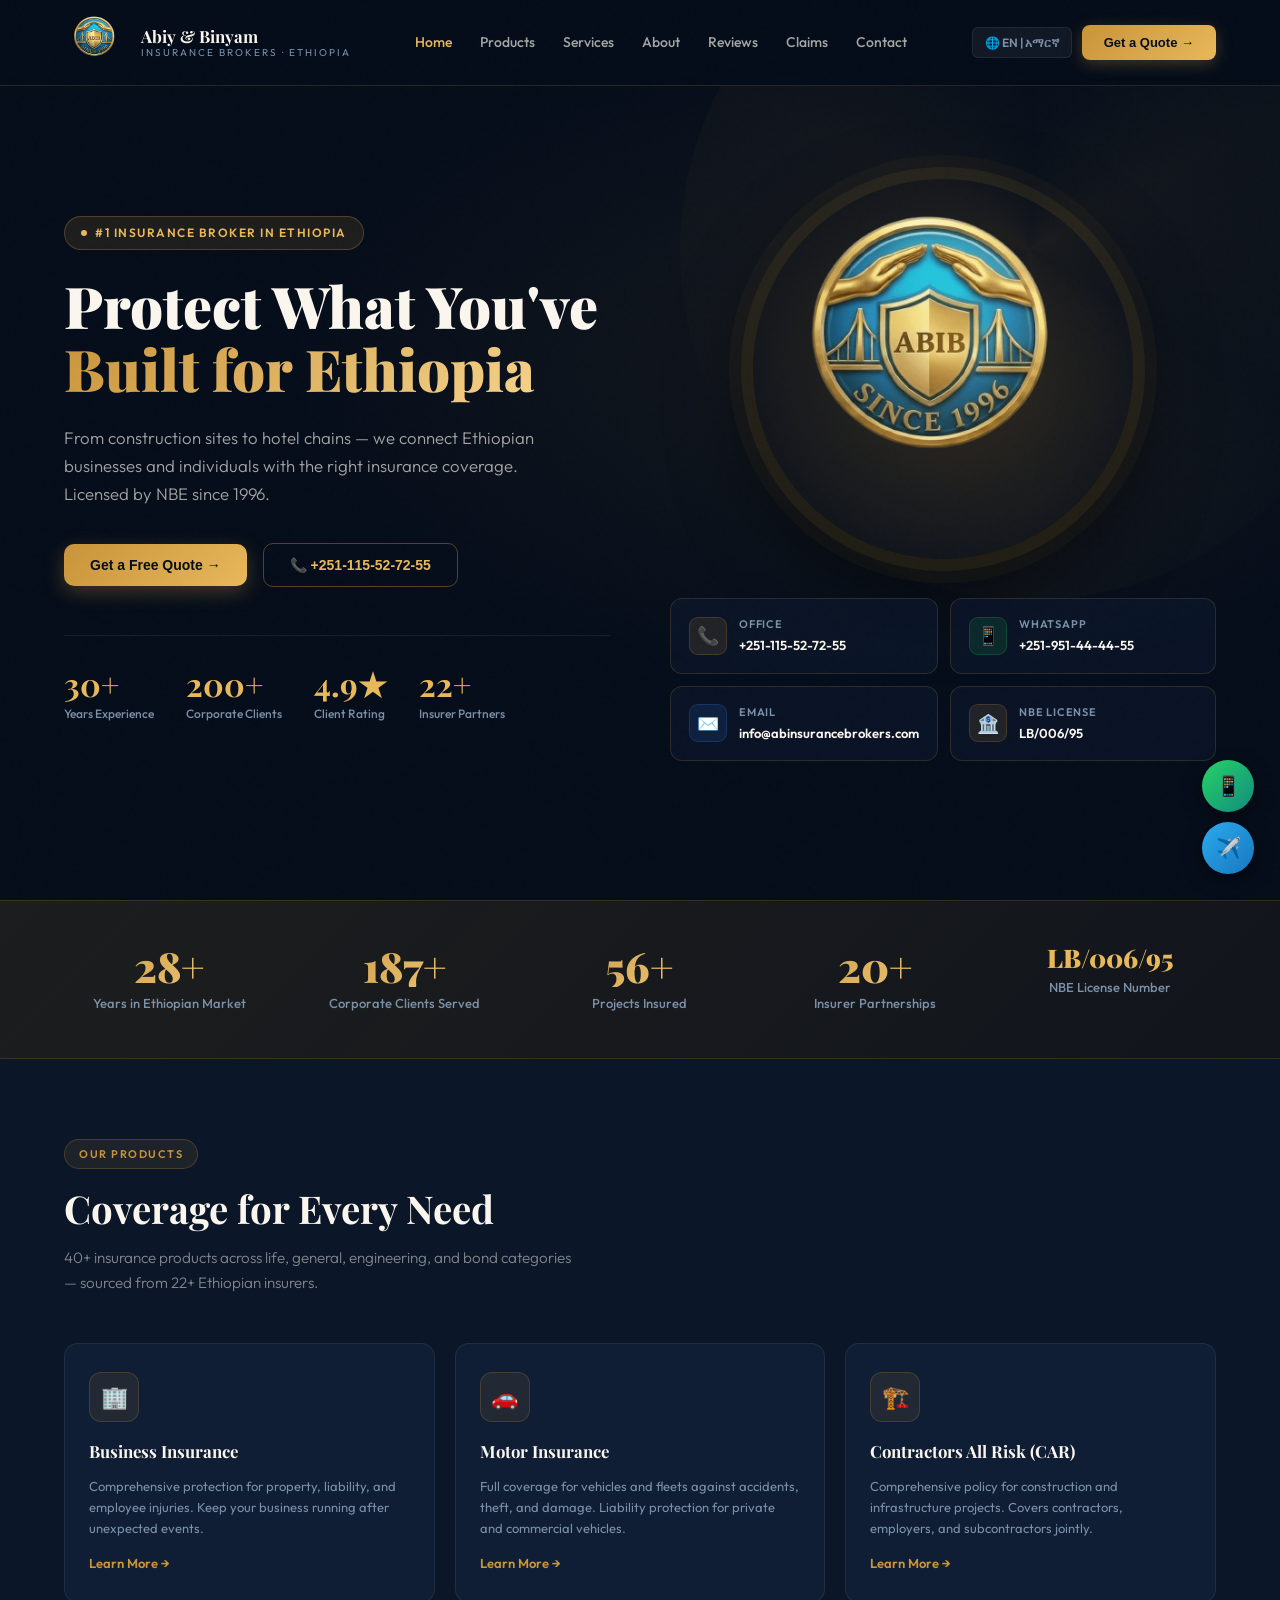
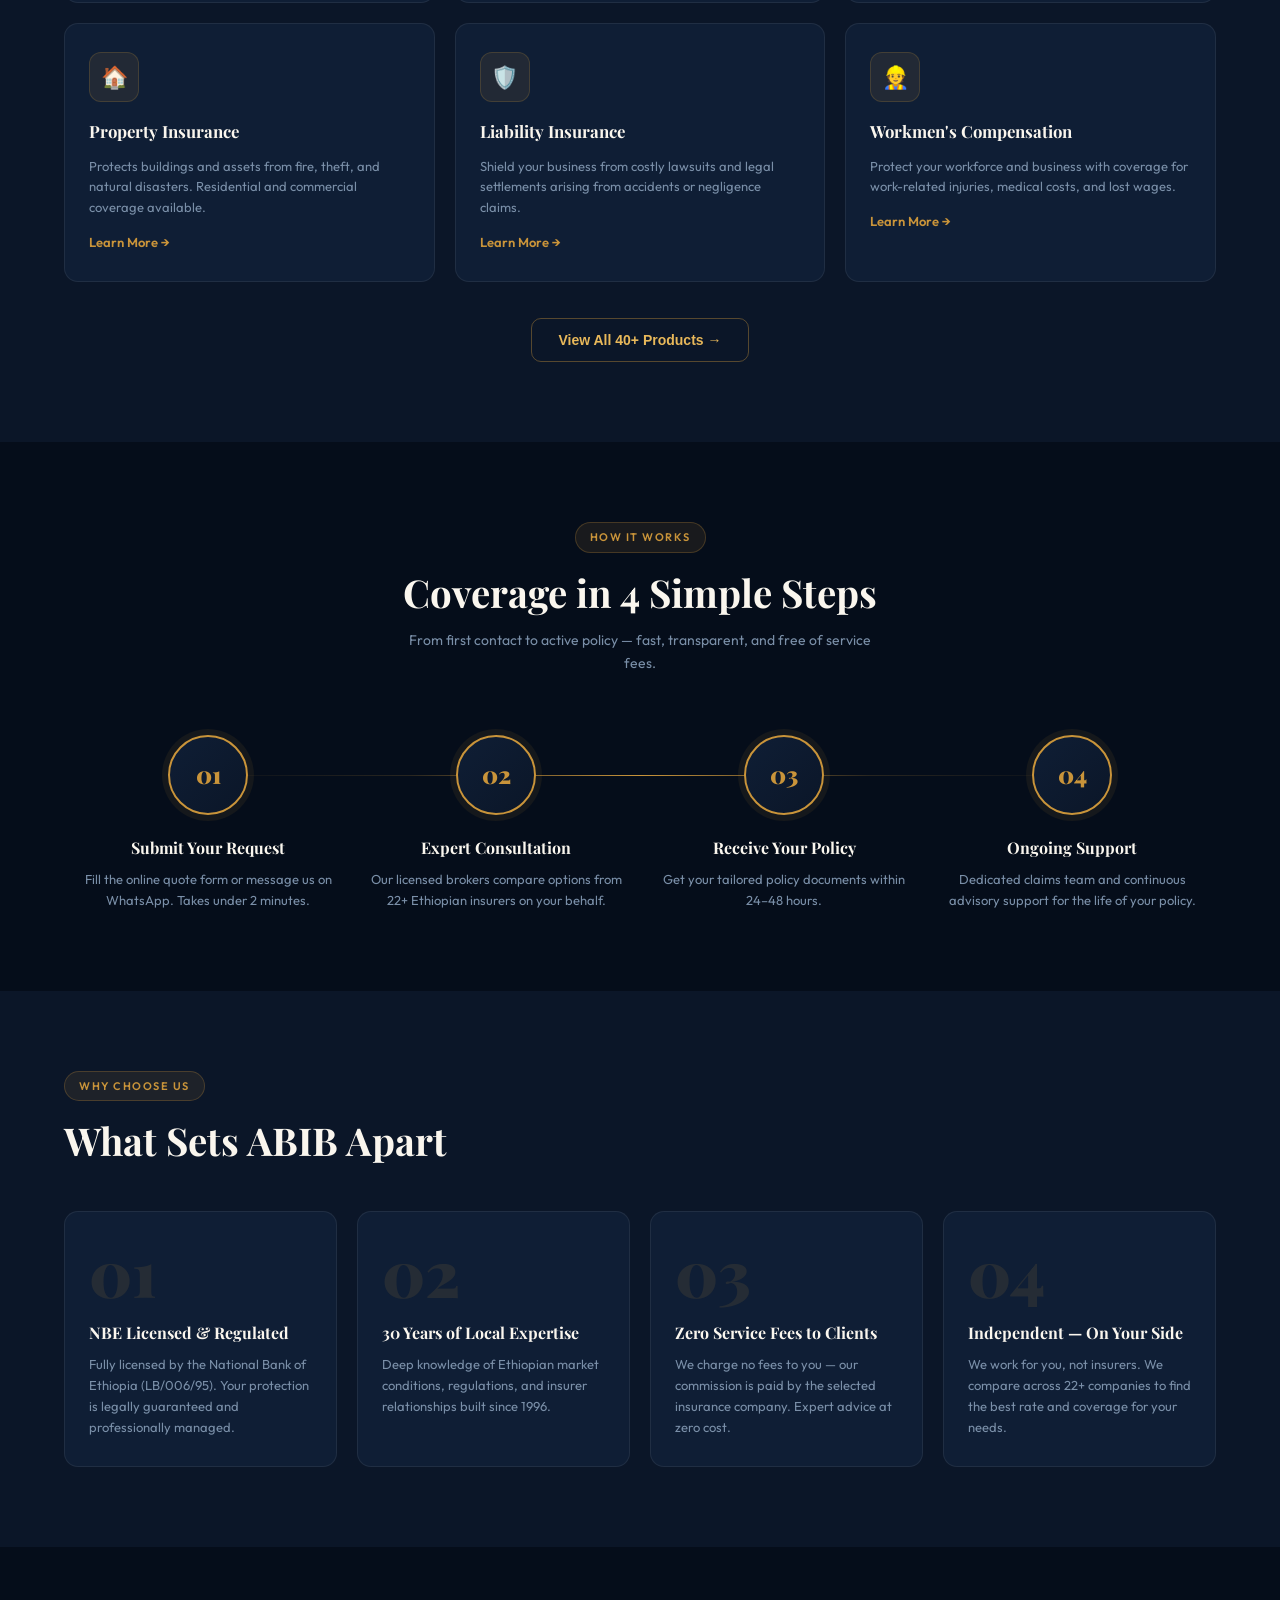
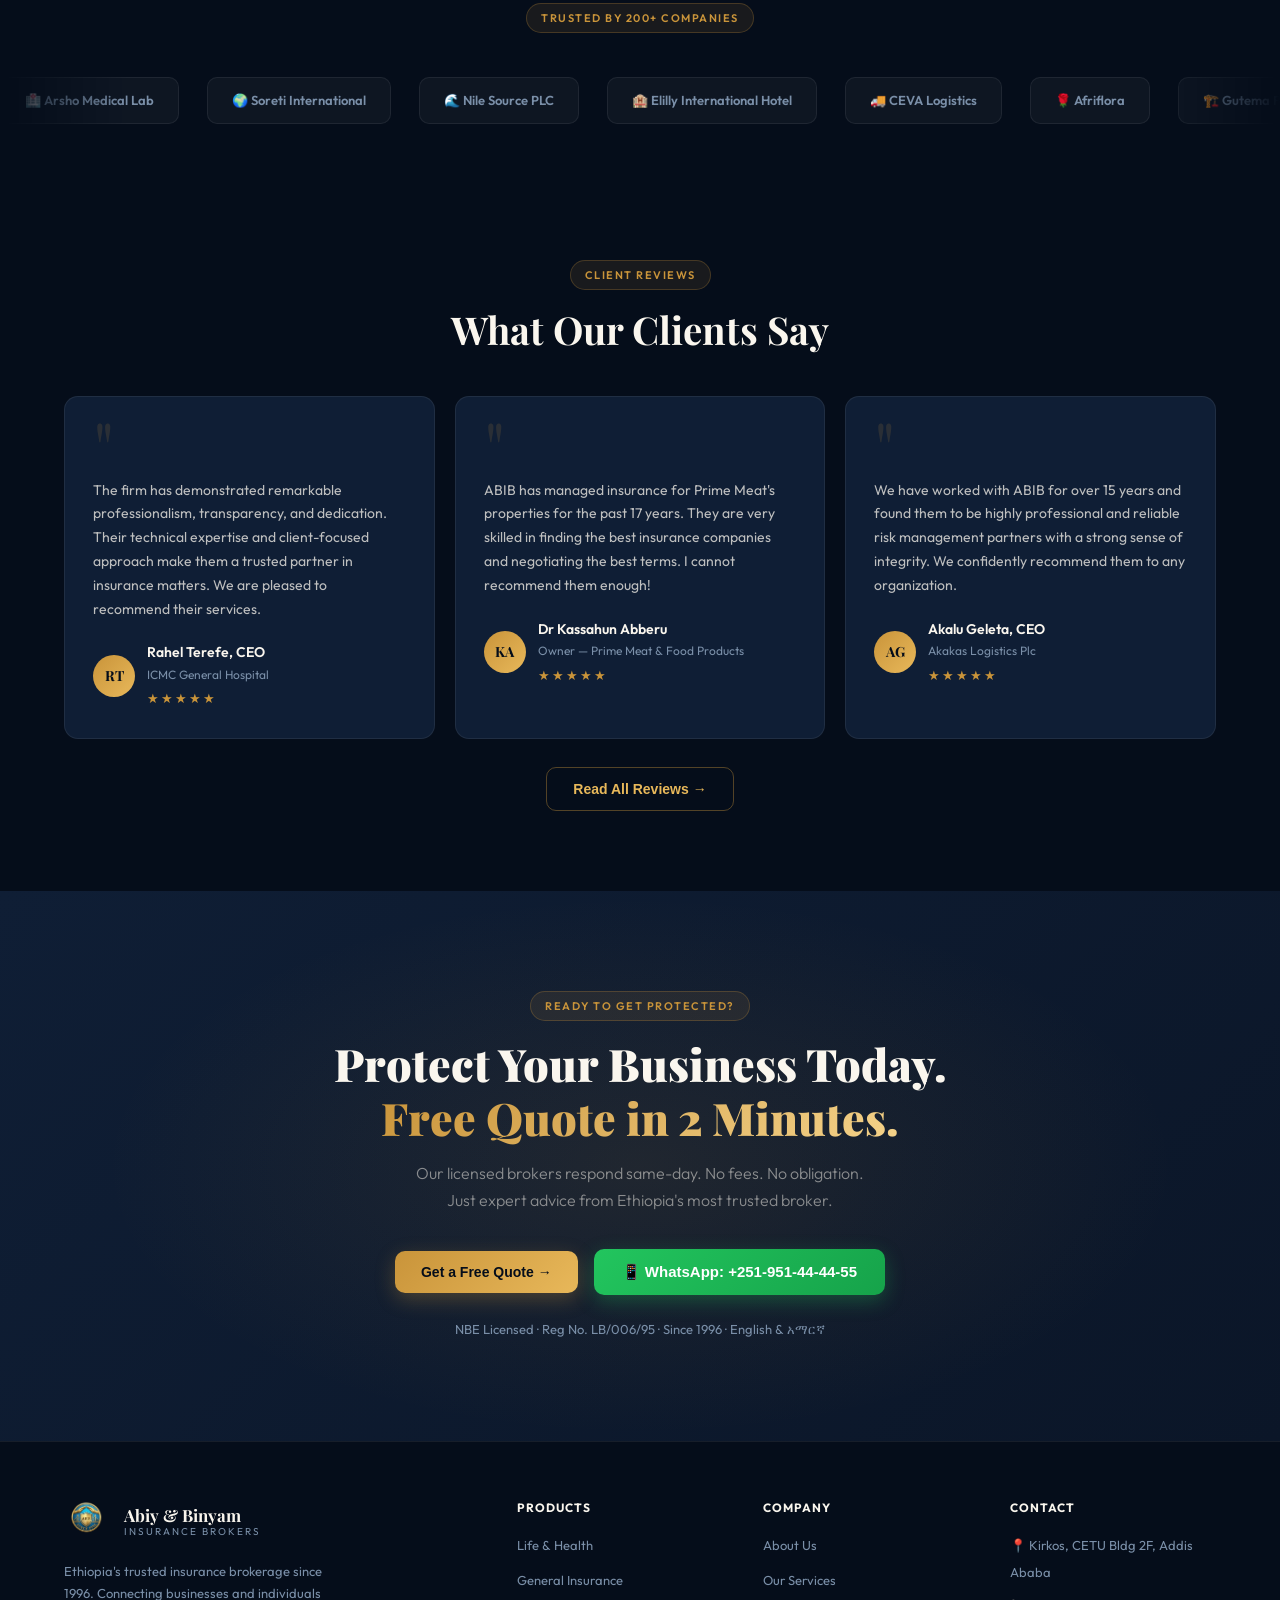
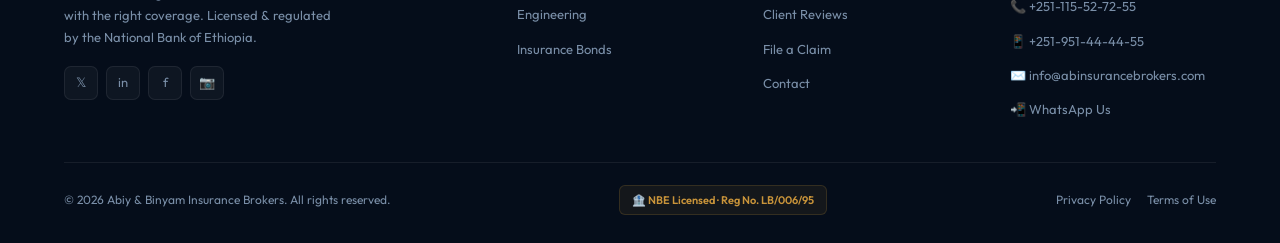
==== commit 7f41a914: "Add files via upload" ====
--- a/index.html
+++ b/index.html
@@ -2,7 +2,7 @@
 <html lang="en">
 <head>
 <meta charset="UTF-8"/>
-<meta name="viewport" content="width=device-width, initial-scale=1.0"/>
+<meta name="viewport" content="width=device-width, initial-scale=1.0, viewport-fit=cover"/>
 <title>Abiy &amp; Binyam Insurance Brokers — Ethiopia's #1 Insurance Broker</title>
 <link href="https://fonts.googleapis.com/css2?family=Playfair+Display:wght@400;700;900&family=Outfit:wght@300;400;500;600;700&display=swap" rel="stylesheet"/>
 <link rel="stylesheet" href="shared.css"/>
@@ -189,14 +189,21 @@
 .whatsapp-cta:hover { transform:translateY(-2px);box-shadow:0 10px 28px rgba(34,197,94,0.4); }
 
 @media(max-width:900px){
-  .hero { grid-template-columns:1fr; padding:100px 5vw 60px; gap:48px; }
-  .hero-right { order: -1; }
-  .hero-logo-wrap img { width:200px;height:200px; }
+  .hero { grid-template-columns:1fr; padding:110px 5vw 60px; gap:36px; }
+  .hero-right { order: 1; } /* logo below text on mobile */
+  .hero-logo-wrap img { width:180px; height:180px; }
+  .hero-logo-wrap { display:flex; justify-content:center; }
+  .quick-contacts { grid-template-columns:1fr 1fr; }
   .process-steps::before { display:none; }
 }
 @media(max-width:600px){
-  .hero-stats { gap:20px; }
-  .quick-contacts { grid-template-columns:1fr; }
+  .hero { padding:100px 4vw 48px; gap:28px; }
+  .hero-stats { gap:16px; }
+  .hero-logo-wrap img { width:150px; height:150px; }
+  .quick-contacts { grid-template-columns:1fr 1fr; gap:8px; }
+  .qc-card { padding:12px 10px; gap:8px; }
+  .qc-val { font-size:11px; }
+  .qc-label { font-size:10px; }
 }
 </style>
 </head>
@@ -214,6 +221,7 @@
     <a href="services.html">Services</a>
     <a href="about.html">About</a>
     <a href="reviews.html">Reviews</a>
+    <a href="claims.html">Claims</a>
     <a href="contact.html">Contact</a>
   </div>
   <div class="nav-actions">
@@ -232,6 +240,7 @@
   <a href="services.html">⚙️ Services</a>
   <a href="about.html">👥 About</a>
   <a href="reviews.html">⭐ Reviews</a>
+  <a href="claims.html">📋 File a Claim</a>
   <a href="contact.html">📍 Contact</a>
   <div class="mob-divider"></div>
   <a href="contact.html" class="mob-cta">Get a Free Quote →</a>
@@ -544,6 +553,7 @@
         <li><a href="about.html">About Us</a></li>
         <li><a href="services.html">Our Services</a></li>
         <li><a href="reviews.html">Client Reviews</a></li>
+        <li><a href="claims.html">File a Claim</a></li>
         <li><a href="contact.html">Contact</a></li>
       </ul>
     </div>
@@ -612,4 +622,4 @@
 });
 </script>
 </body>
-</html>+</html>
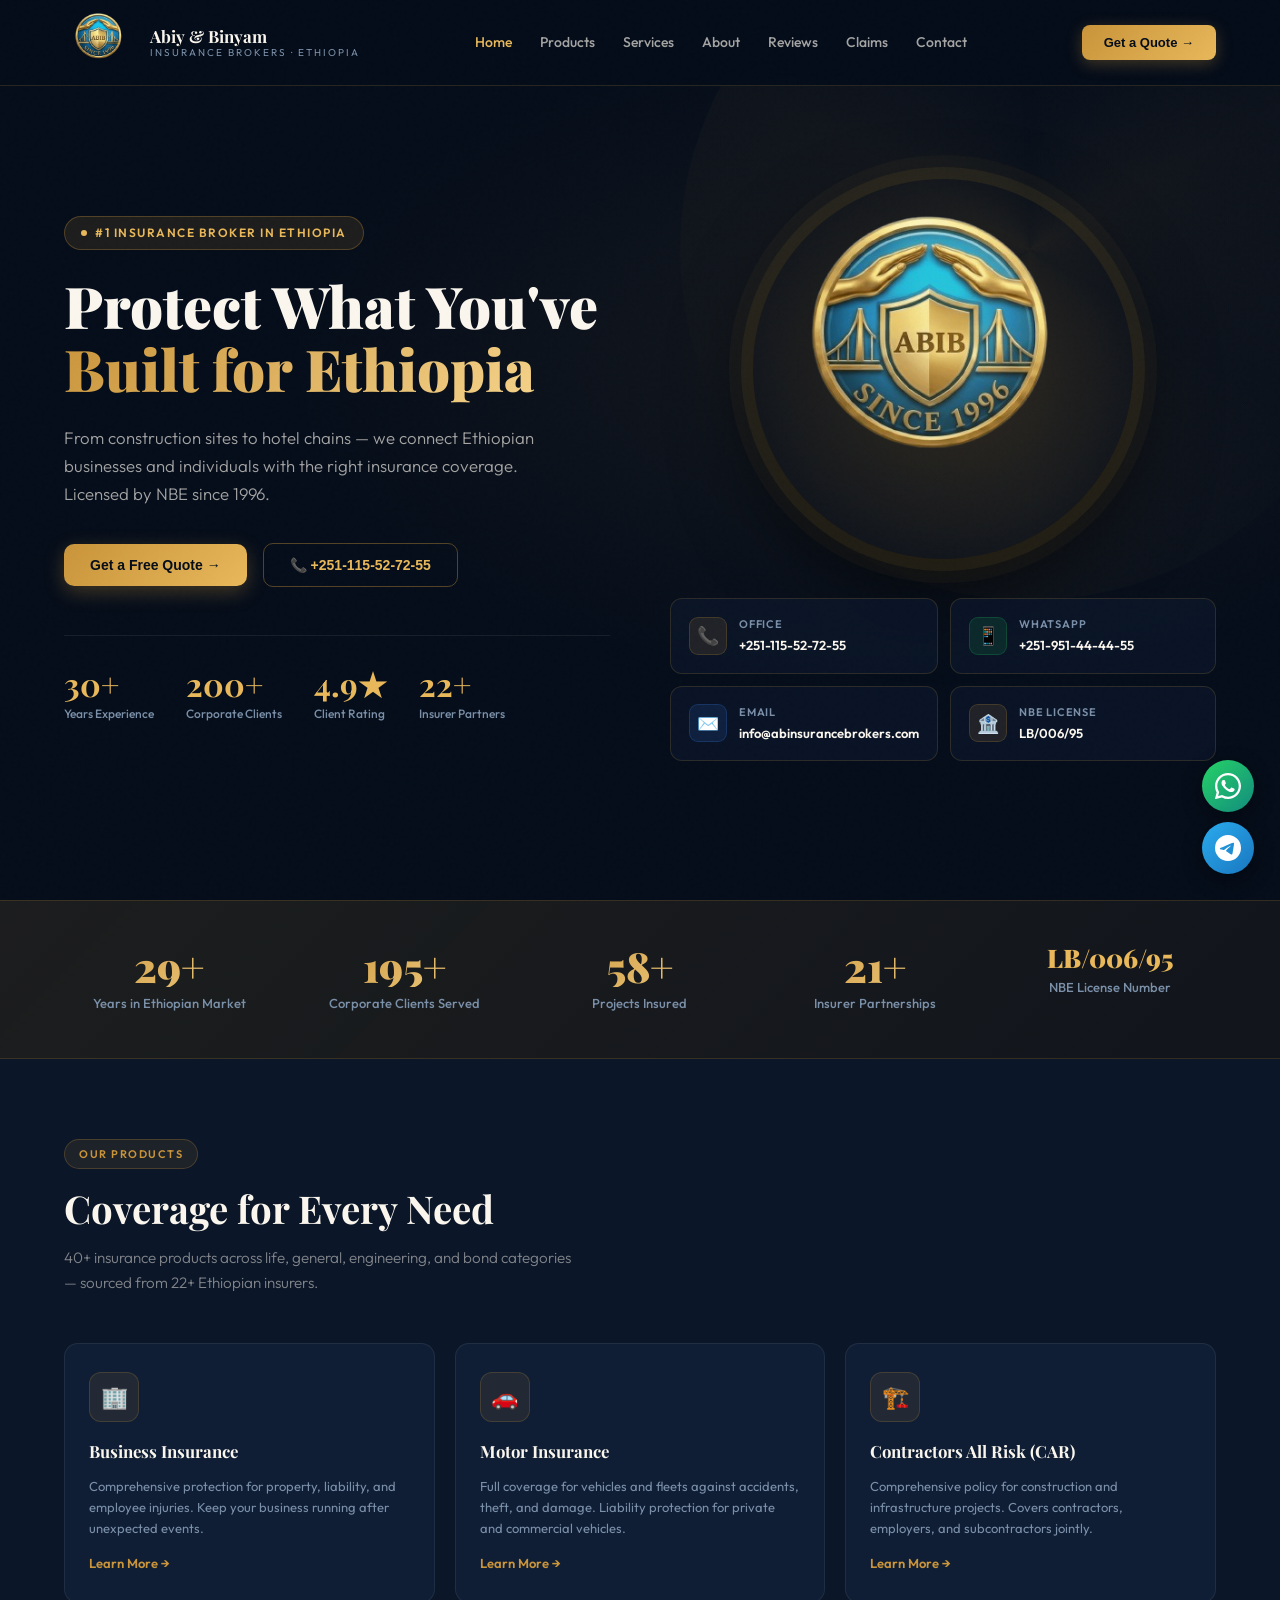
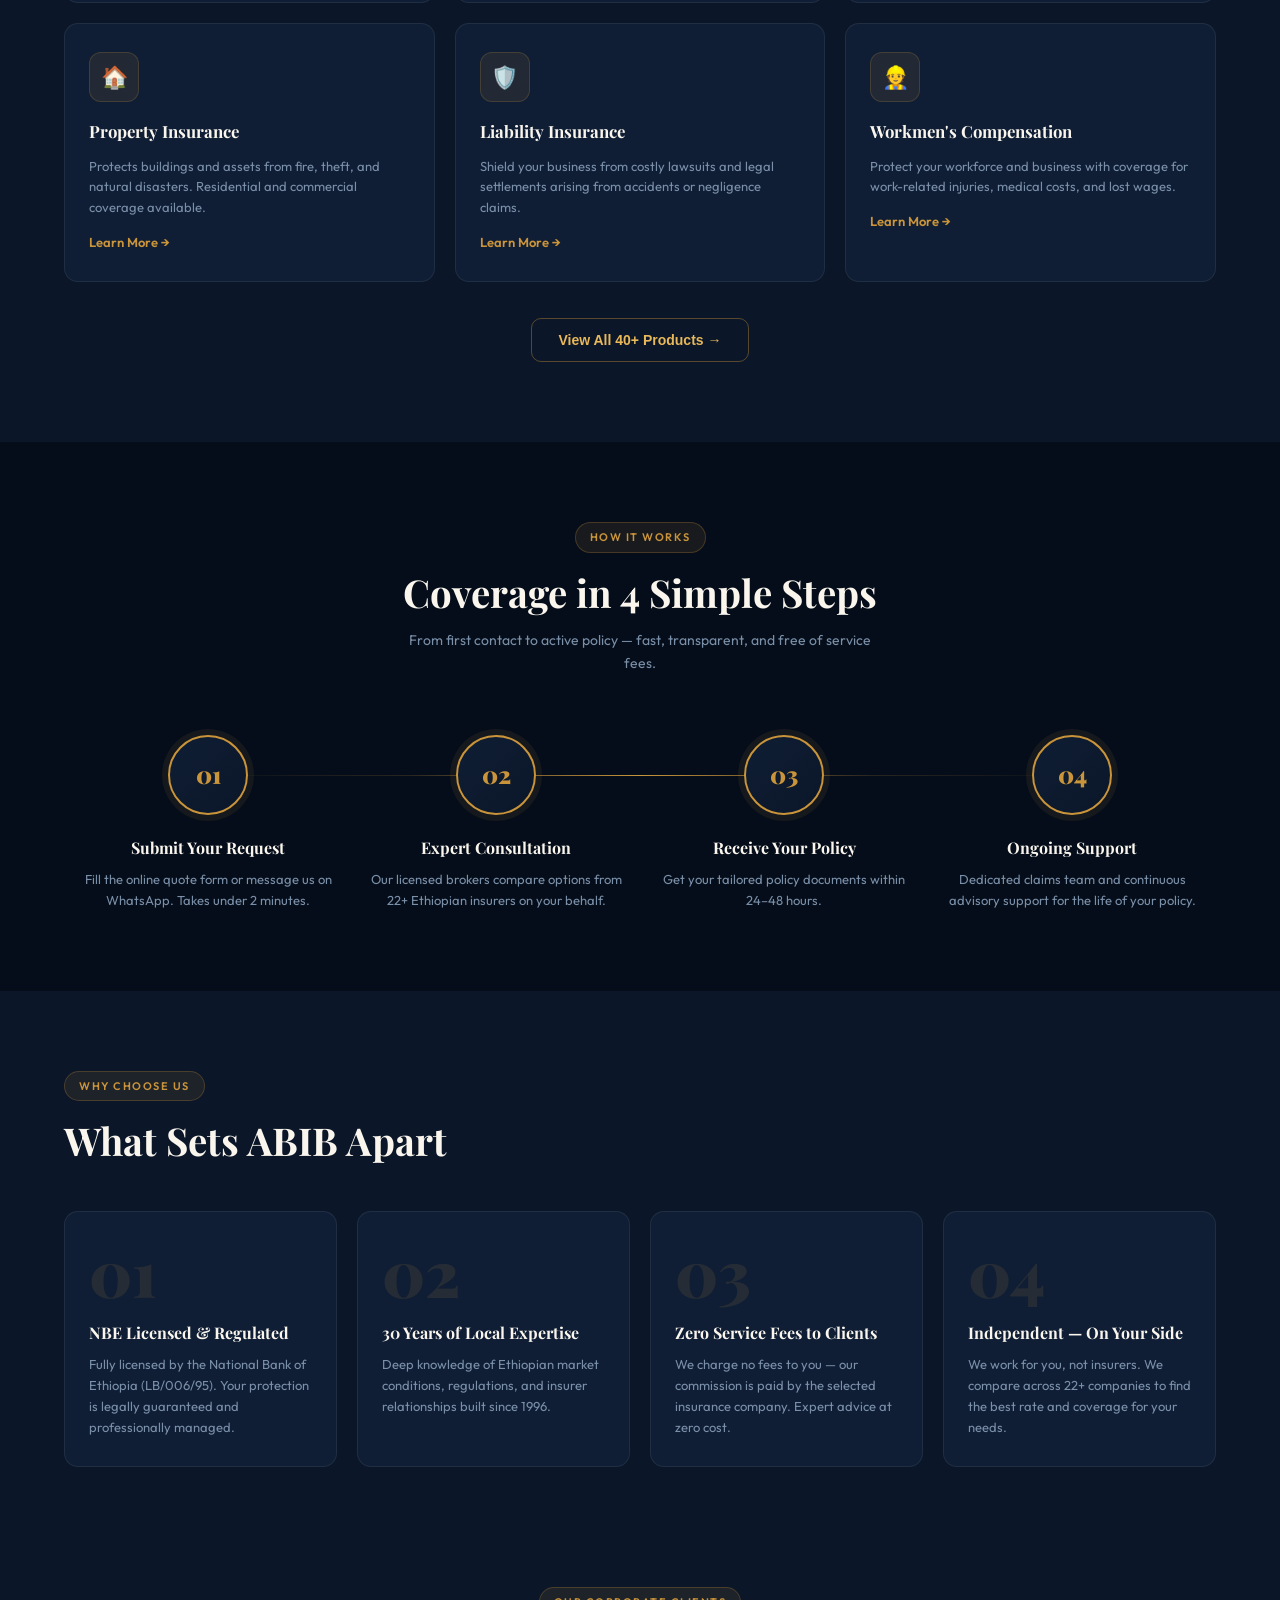
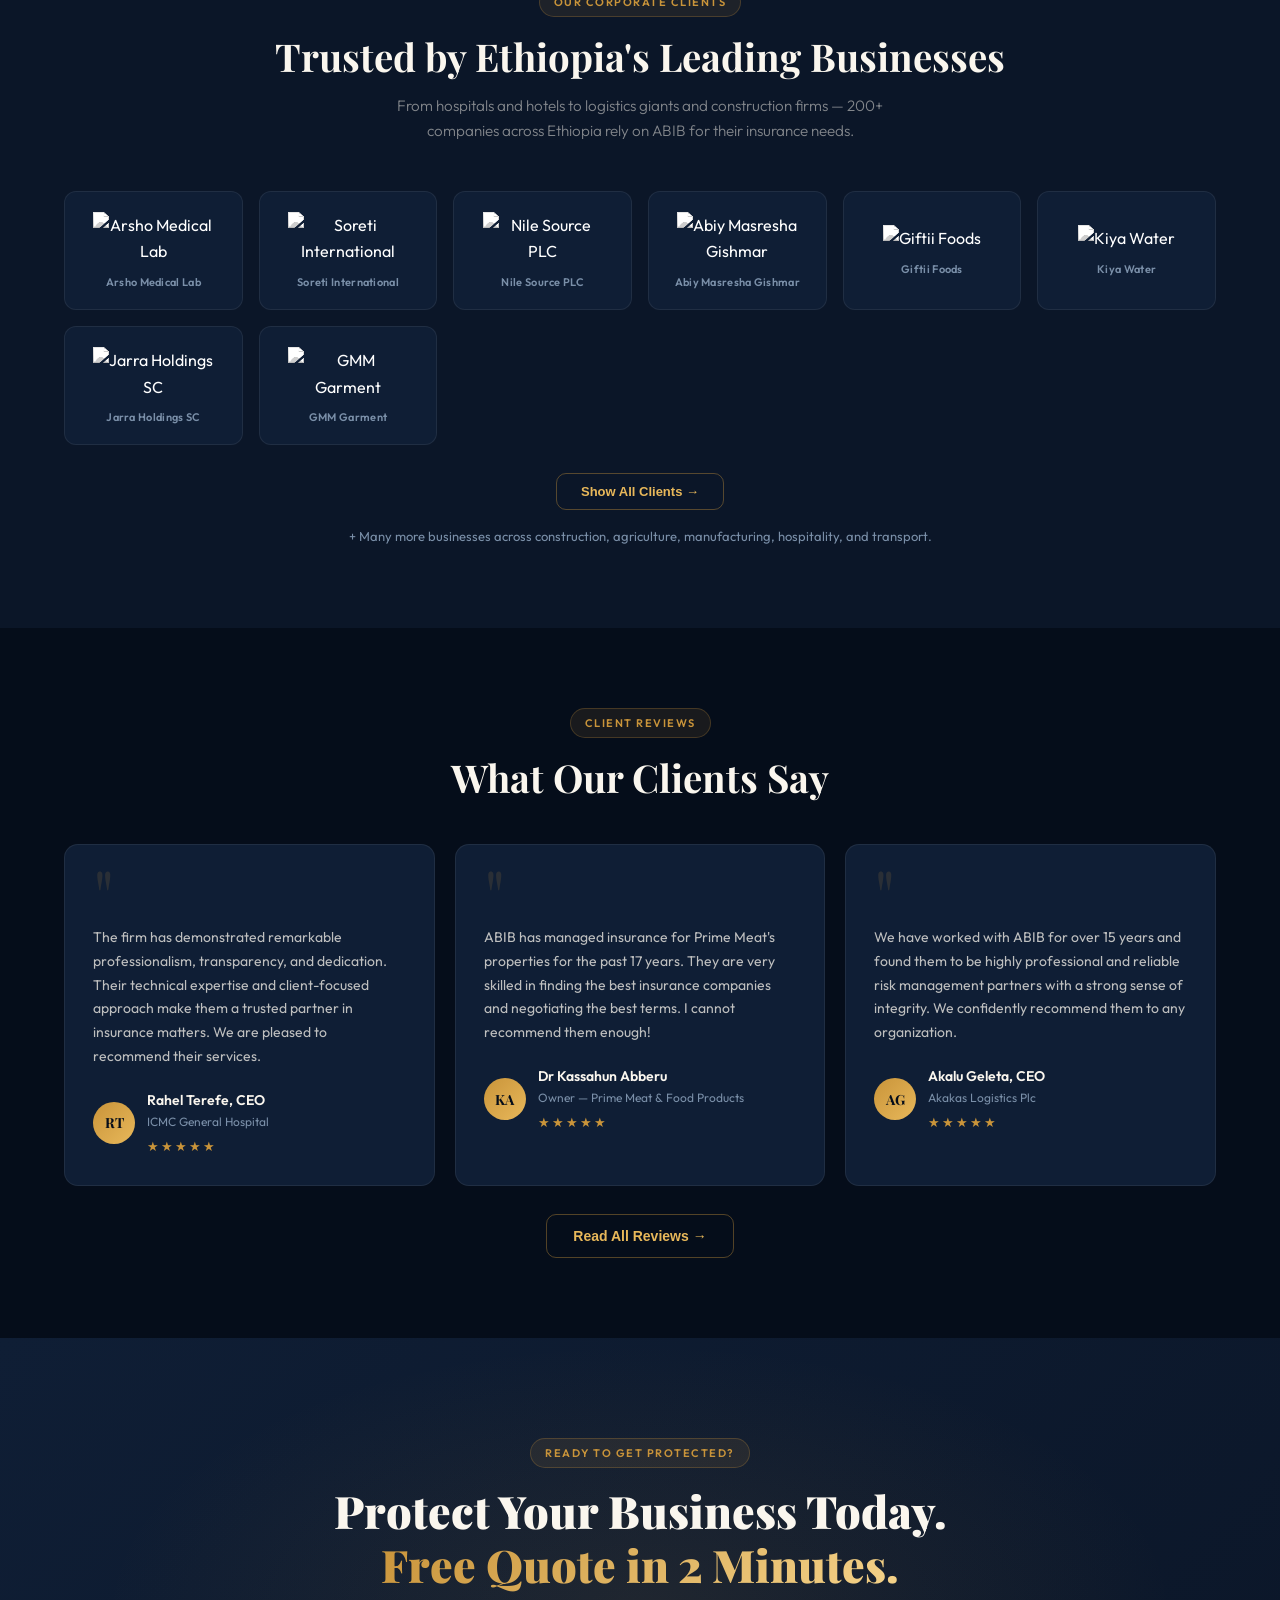
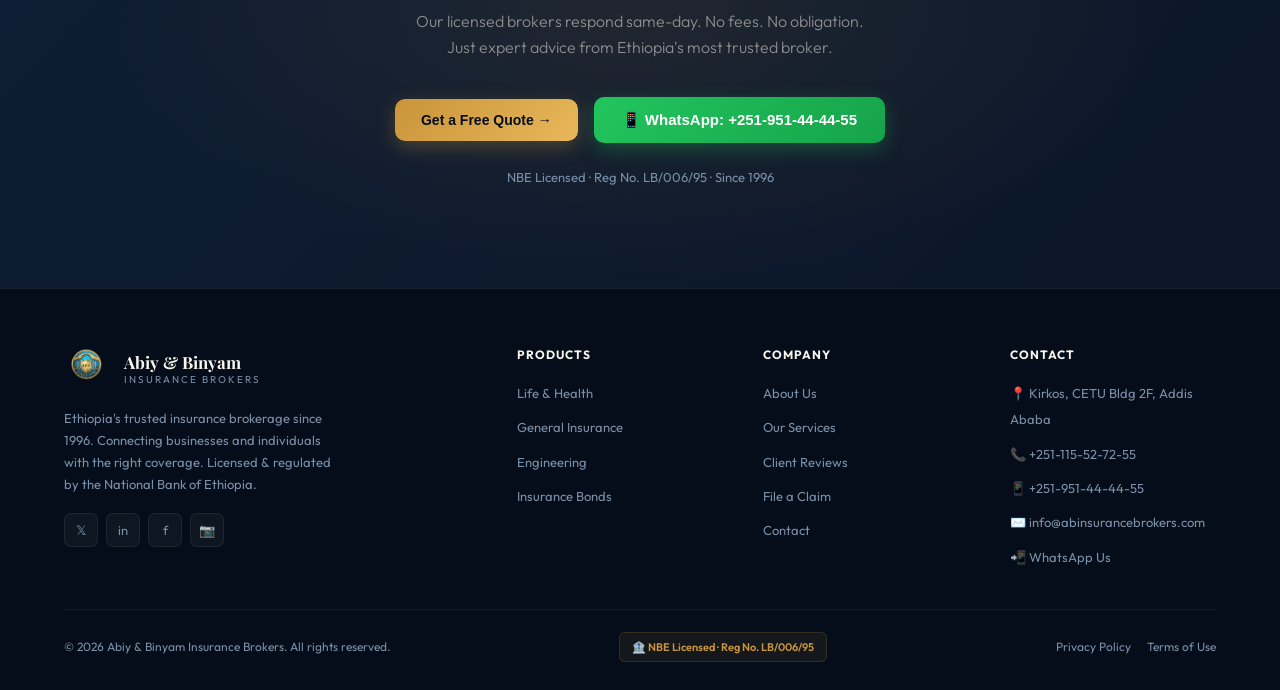
==== commit 55b1002a: "Add files via upload" ====
--- a/index.html
+++ b/index.html
@@ -4,8 +4,62 @@
 <meta charset="UTF-8"/>
 <meta name="viewport" content="width=device-width, initial-scale=1.0, viewport-fit=cover"/>
 <title>Abiy &amp; Binyam Insurance Brokers — Ethiopia's #1 Insurance Broker</title>
-<link href="https://fonts.googleapis.com/css2?family=Playfair+Display:wght@400;700;900&family=Outfit:wght@300;400;500;600;700&display=swap" rel="stylesheet"/>
+<link rel="preconnect" href="https://fonts.googleapis.com"/>
+<link rel="preconnect" href="https://fonts.gstatic.com" crossorigin/>
+<link href="https://fonts.googleapis.com/css2?family=Playfair+Display:wght@400;700;900&family=Outfit:wght@300;400;500;600;700&display=swap" rel="stylesheet" media="print" onload="this.media='all'"/>
+<noscript><link href="https://fonts.googleapis.com/css2?family=Playfair+Display:wght@400;700;900&family=Outfit:wght@300;400;500;600;700&display=swap" rel="stylesheet"/></noscript>
 <link rel="stylesheet" href="shared.css"/>
+<style>
+/* ── Critical Nav CSS (embedded) ── */
+nav {
+  position:fixed; top:0; left:0; right:0; z-index:1000;
+  padding:0 5vw;
+  display:flex; align-items:center; justify-content:space-between;
+  height:86px;
+  background:rgba(5,13,26,0.95);
+  backdrop-filter:blur(20px);
+  border-bottom:1px solid rgba(201,148,58,0.18);
+  transition:box-shadow .3s;
+}
+.nav-logo { display:flex; align-items:center; gap:12px; flex-shrink:0; }
+.logo-text { font-family:'Playfair Display',serif; font-weight:700; font-size:1.05rem; line-height:1.2; }
+.logo-text span { display:block; font-family:'Outfit',sans-serif; font-size:10px; font-weight:400; color:#7a8fa8; letter-spacing:2px; text-transform:uppercase; margin-top:1px; }
+.nav-links { display:flex; align-items:center; gap:28px; }
+.nav-links a { font-size:14px; font-weight:500; color:rgba(250,246,238,0.65); transition:color .2s; white-space:nowrap; text-decoration:none; }
+.nav-links a:hover, .nav-links a.active { color:#e8b85a; }
+.nav-actions { display:flex; align-items:center; gap:10px; flex-shrink:0; }
+.nav-cta { background:linear-gradient(135deg,#c9943a,#e8b85a); color:#050d1a; padding:10px 22px; border-radius:8px; font-size:13px; font-weight:700; border:none; cursor:pointer; white-space:nowrap; }
+.burger {
+  display:none;
+  flex-direction:column; justify-content:center; align-items:center;
+  gap:5px; width:42px; height:42px; border-radius:8px;
+  background:rgba(255,255,255,0.05); border:1px solid rgba(255,255,255,0.07);
+  cursor:pointer; flex-shrink:0; transition:background .2s;
+}
+.burger span { display:block; width:20px; height:2px; background:#faf6ee; border-radius:2px; transition:all .3s; }
+.burger.open span:nth-child(1) { transform:translateY(7px) rotate(45deg); }
+.burger.open span:nth-child(2) { opacity:0; transform:scaleX(0); }
+.burger.open span:nth-child(3) { transform:translateY(-7px) rotate(-45deg); }
+.mobile-menu {
+  display:none; position:fixed; top:76px; left:0; right:0; bottom:0;
+  background:rgba(5,13,26,0.98); backdrop-filter:blur(24px);
+  z-index:999; flex-direction:column; padding:32px 5vw 40px;
+  gap:8px; overflow-y:auto;
+  transform:translateY(-10px); opacity:0;
+  transition:opacity .25s, transform .25s; pointer-events:none;
+}
+.mobile-menu.open { display:flex; opacity:1; transform:translateY(0); pointer-events:all; }
+.mobile-menu a { display:flex; align-items:center; padding:16px 20px; font-size:1.1rem; font-weight:600; color:rgba(250,246,238,0.75); border-radius:10px; border:1px solid transparent; transition:all .2s; }
+.mobile-menu a:hover, .mobile-menu a.active { background:rgba(201,148,58,0.08); border-color:rgba(201,148,58,0.18); color:#e8b85a; }
+.mob-divider { height:1px; background:rgba(255,255,255,0.07); margin:8px 0; }
+.mob-cta { margin-top:8px; background:linear-gradient(135deg,#c9943a,#e8b85a); color:#050d1a; font-weight:700; font-size:15px; padding:16px 20px; border-radius:10px; border:none; display:flex; align-items:center; justify-content:center; gap:8px; cursor:pointer; width:100%; }
+.mob-wa { background:linear-gradient(135deg,#22c55e,#16a34a); color:#fff; font-weight:700; font-size:14px; padding:14px 20px; border-radius:10px; display:flex; align-items:center; justify-content:center; gap:8px; margin-top:4px; }
+@media(max-width:900px) {
+  .nav-links { display:none; }
+  .nav-cta   { display:none; }
+  .burger    { display:flex !important; }
+}
+</style>
 <style>
 /* ── NAV LOGO OVERRIDE ── */
 .nav-logo img { width: 44px; height: 44px; border-radius: 10px; object-fit: cover; }
@@ -199,20 +253,92 @@
 @media(max-width:600px){
   .hero { padding:100px 4vw 48px; gap:28px; }
   .hero-stats { gap:16px; }
+  .hero-logo-wrap { display:none; }
   .hero-logo-wrap img { width:150px; height:150px; }
   .quick-contacts { grid-template-columns:1fr 1fr; gap:8px; }
   .qc-card { padding:12px 10px; gap:8px; }
   .qc-val { font-size:11px; }
   .qc-label { font-size:10px; }
 }
+.client-grid{display:grid;grid-template-columns:repeat(auto-fill,minmax(160px,1fr));gap:16px}
+.client-card{background:var(--navy3);border:1px solid var(--border2);border-radius:12px;padding:20px 16px;display:flex;flex-direction:column;align-items:center;justify-content:center;gap:10px;transition:all .25s;min-height:110px;text-align:center;text-decoration:none;color:inherit}
+.client-card:hover{border-color:var(--border);transform:translateY(-3px);box-shadow:0 12px 32px rgba(0,0,0,.35)}
+.client-card img{max-width:120px;max-height:56px;width:auto;height:auto;object-fit:contain;filter:grayscale(100%) brightness(1.4);transition:filter .25s}
+.client-card:hover img{filter:grayscale(0%) brightness(1)}
+.client-name{font-size:11px;color:var(--muted);font-weight:600;letter-spacing:.3px;line-height:1.3;transition:color .25s}
+.client-card:hover .client-name{color:var(--cream)}
+.client-text-only{cursor:default}
+.client-text-initial{width:48px;height:48px;border-radius:50%;background:linear-gradient(135deg,var(--gold),var(--gold2));display:flex;align-items:center;justify-content:center;font-family:'Playfair Display',serif;font-weight:900;font-size:1.3rem;color:var(--navy)}
+@media(max-width:600px){.client-grid{grid-template-columns:repeat(auto-fill,minmax(130px,1fr));gap:12px}}
+.client-card.hidden-logo{display:none}.client-card.hidden-logo.revealed{display:flex}
+@media(max-width:600px){.process-steps{grid-template-columns:repeat(2,1fr);gap:24px}.process-steps::before{display:none}.cta-section{padding:60px 4vw}.why-grid{grid-template-columns:1fr}}
+
+/* ── Quote Modal ── */
+.modal-overlay{position:fixed;inset:0;background:rgba(5,13,26,0.92);backdrop-filter:blur(8px);z-index:2000;display:flex;align-items:center;justify-content:center;padding:20px;opacity:0;pointer-events:none;transition:opacity .3s}
+.modal-overlay.open{opacity:1;pointer-events:all}
+.modal-box{background:var(--navy3);border:1px solid var(--border);border-radius:20px;padding:40px;width:100%;max-width:520px;position:relative;transform:translateY(24px);transition:transform .3s;max-height:90vh;overflow-y:auto}
+.modal-overlay.open .modal-box{transform:translateY(0)}
+.modal-close{position:absolute;top:16px;right:16px;width:34px;height:34px;border-radius:50%;background:rgba(255,255,255,0.06);border:1px solid var(--border2);color:var(--muted);font-size:16px;cursor:pointer;display:flex;align-items:center;justify-content:center;transition:all .2s}
+.modal-close:hover{background:rgba(201,148,58,0.1);border-color:var(--border);color:var(--cream)}
+.modal-title{font-family:'Playfair Display',serif;font-size:1.5rem;font-weight:700;margin-bottom:6px}
+.modal-sub{font-size:13px;color:var(--muted);margin-bottom:28px}
+.modal-label{font-size:12px;font-weight:600;color:var(--muted);text-transform:uppercase;letter-spacing:.8px;margin-bottom:8px;display:block}
+.modal-input,.modal-select,.modal-textarea{width:100%;background:rgba(255,255,255,0.04);border:1px solid var(--border2);border-radius:8px;padding:11px 14px;color:var(--cream);font-family:'Outfit',sans-serif;font-size:14px;outline:none;transition:border-color .2s;margin-bottom:16px;appearance:none}
+.modal-input:focus,.modal-select:focus,.modal-textarea:focus{border-color:var(--gold)}
+.modal-textarea{resize:vertical;min-height:90px}
+.modal-row{display:grid;grid-template-columns:1fr 1fr;gap:12px}
+.modal-success{text-align:center;padding:20px 0;display:none}
+.modal-success.show{display:block}
+.modal-ref{font-family:'Playfair Display',serif;font-size:1.1rem;color:var(--gold);font-weight:700;margin:12px 0}
+@media(max-width:600px){.modal-row{grid-template-columns:1fr}}
+
+
+/* ── WhatsApp mobile banner ── */
+.wa-mobile-banner {
+  display:none;
+}
+@media(max-width:600px){
+  .wa-mobile-banner {
+    display:block;
+    background:linear-gradient(135deg,#25d366,#128c7e);
+    padding:0;
+    position:sticky;
+    top:86px;
+    z-index:900;
+  }
+  .wa-mobile-banner a {
+    display:flex;
+    align-items:center;
+    gap:10px;
+    padding:12px 16px;
+    color:#fff;
+    font-size:13px;
+    font-weight:700;
+    text-decoration:none;
+    letter-spacing:.3px;
+  }
+}
+
+
+/* ── Burger explicit fix ── */
+@media(max-width:900px){
+  .burger { display:flex !important; }
+  .nav-actions { gap:8px; }
+}
+
 </style>
+<script src="https://cdn.jsdelivr.net/npm/@emailjs/browser@4/dist/email.min.js" defer></script>
+<meta name="theme-color" content="#050d1a"/>
+<meta name="apple-mobile-web-app-capable" content="yes"/>
+<meta name="apple-mobile-web-app-status-bar-style" content="black-translucent"/>
+<style>@media(max-width:600px){input,select,textarea{font-size:16px!important}}</style>
 </head>
 <body>
 
 <!-- NAV -->
 <nav>
   <a href="index.html" class="nav-logo" style="text-decoration:none;color:inherit">
-    <img src="logo.png" alt="ABIB Logo" style="width:65px;height:65px;border-radius:10px;object-fit:cover;flex-shrink:0"/>
+    <img src="logo.png" alt="ABIB Logo" style="width:74px;height:74px;border-radius:10px;object-fit:cover;flex-shrink:0"/>
     <div class="logo-text">Abiy &amp; Binyam<span>Insurance Brokers · Ethiopia</span></div>
   </a>
   <div class="nav-links">
@@ -225,8 +351,7 @@
     <a href="contact.html">Contact</a>
   </div>
   <div class="nav-actions">
-    <div class="nav-lang">🌐 EN | አማርኛ</div>
-    <a href="contact.html"><button class="nav-cta">Get a Quote →</button></a>
+<button class="nav-cta" onclick="openQuoteModal()">Get a Quote →</button>
     <button class="burger" id="burgerBtn" aria-label="Menu">
       <span></span><span></span><span></span>
     </button>
@@ -243,18 +368,17 @@
   <a href="claims.html">📋 File a Claim</a>
   <a href="contact.html">📍 Contact</a>
   <div class="mob-divider"></div>
-  <a href="contact.html" class="mob-cta">Get a Free Quote →</a>
+  <button class="mob-cta" style="border:none;cursor:pointer" onclick="openQuoteModal();closeMenu()">Get a Free Quote →</button>
   <a href="https://wa.me/251951444455" target="_blank" class="mob-wa">📱 WhatsApp: +251-951-44-44-55</a>
-  <div class="mob-lang">🌐 EN | አማርኛ</div>
 </div>
 
 <!-- FLOATING BUTTONS -->
 <div class="floating-actions">
   <a href="https://wa.me/251951444455?text=Hello%2C%20I%20would%20like%20a%20free%20insurance%20quote." target="_blank">
-    <button class="float-btn wa-float" title="WhatsApp Us">📱</button>
+    <button class="float-btn wa-float" title="WhatsApp Us"><svg xmlns="http://www.w3.org/2000/svg" viewBox="0 0 24 24" width="26" height="26" fill="white"><path d="M17.472 14.382c-.297-.149-1.758-.867-2.03-.967-.273-.099-.471-.148-.67.15-.197.297-.767.966-.94 1.164-.173.199-.347.223-.644.075-.297-.15-1.255-.463-2.39-1.475-.883-.788-1.48-1.761-1.653-2.059-.173-.297-.018-.458.13-.606.134-.133.298-.347.446-.52.149-.174.198-.298.298-.497.099-.198.05-.371-.025-.52-.075-.149-.669-1.612-.916-2.207-.242-.579-.487-.5-.669-.51-.173-.008-.371-.01-.57-.01-.198 0-.52.074-.792.372-.272.297-1.04 1.016-1.04 2.479 0 1.462 1.065 2.875 1.213 3.074.149.198 2.096 3.2 5.077 4.487.709.306 1.262.489 1.694.625.712.227 1.36.195 1.871.118.571-.085 1.758-.719 2.006-1.413.248-.694.248-1.289.173-1.413-.074-.124-.272-.198-.57-.347z"/><path d="M12 0C5.373 0 0 5.373 0 12c0 2.124.554 4.118 1.528 5.845L.057 23.428a.5.5 0 0 0 .609.61l5.69-1.485A11.945 11.945 0 0 0 12 24c6.627 0 12-5.373 12-12S18.627 0 12 0zm0 21.882a9.87 9.87 0 0 1-5.031-1.378l-.36-.214-3.733.975.998-3.645-.235-.374A9.861 9.861 0 0 1 2.118 12C2.118 6.533 6.533 2.118 12 2.118c5.467 0 9.882 4.415 9.882 9.882 0 5.467-4.415 9.882-9.882 9.882z"/></svg></button>
   </a>
   <a href="https://t.me/abinsurancebrokers" target="_blank">
-    <button class="float-btn tel-float" title="Telegram">✈️</button>
+    <button class="float-btn tel-float" title="Telegram"><svg xmlns="http://www.w3.org/2000/svg" viewBox="0 0 24 24" width="26" height="26" fill="white"><path d="M11.944 0A12 12 0 0 0 0 12a12 12 0 0 0 12 12 12 12 0 0 0 12-12A12 12 0 0 0 12 0a12 12 0 0 0-.056 0zm4.962 7.224c.1-.002.321.023.465.14a.506.506 0 0 1 .171.325c.016.093.036.306.02.472-.18 1.898-.962 6.502-1.36 8.627-.168.9-.499 1.201-.82 1.23-.696.065-1.225-.46-1.9-.902-1.056-.693-1.653-1.124-2.678-1.8-1.185-.78-.417-1.21.258-1.91.177-.184 3.247-2.977 3.307-3.23.007-.032.014-.15-.056-.212s-.174-.041-.249-.024c-.106.024-1.793 1.14-5.061 3.345-.48.33-.913.49-1.302.48-.428-.008-1.252-.241-1.865-.44-.752-.245-1.349-.374-1.297-.789.027-.216.325-.437.893-.663 3.498-1.524 5.83-2.529 6.998-3.014 3.332-1.386 4.025-1.627 4.476-1.635z"/></svg></button>
   </a>
 </div>
 
@@ -293,7 +417,7 @@
     <h1>Protect What You've<br/><em>Built for Ethiopia</em></h1>
     <p class="hero-sub">From construction sites to hotel chains — we connect Ethiopian businesses and individuals with the right insurance coverage. Licensed by NBE since 1996.</p>
     <div class="hero-actions">
-      <a href="contact.html"><button class="btn-primary">Get a Free Quote →</button></a>
+      <button class="btn-primary" onclick="openQuoteModal()">Get a Free Quote →</button>
       <a href="tel:+251115527255"><button class="btn-outline">📞 +251-115-52-72-55</button></a>
     </div>
     <div class="hero-stats">
@@ -422,51 +546,151 @@
 </section>
 
 <!-- CLIENT LOGOS -->
-<section style="background:var(--navy);padding:56px 0">
-  <div style="text-align:center;margin-bottom:28px" class="reveal">
-    <div class="section-tag">Trusted By 200+ Companies</div>
-  </div>
-  <div class="partner-scroll">
-    <div class="partner-track">
-      <div class="partner-logo">🏥 Arsho Medical Lab</div>
-      <div class="partner-logo">🌍 Soreti International</div>
-      <div class="partner-logo">🌊 Nile Source PLC</div>
-      <div class="partner-logo">🏨 Elilly International Hotel</div>
-      <div class="partner-logo">🚚 CEVA Logistics</div>
-      <div class="partner-logo">🌹 Afriflora</div>
-      <div class="partner-logo">🏗️ Gutema Firisa Construction</div>
-      <div class="partner-logo">🏠 Ayat Real Estate</div>
-      <div class="partner-logo">🚗 Great Land Motors</div>
-      <div class="partner-logo">🎓 Cambridge Academy Ethiopia</div>
-      <div class="partner-logo">🌿 Gifti Foods</div>
-      <div class="partner-logo">💧 Kiya Water</div>
-      <div class="partner-logo">🏥 ICMC General Hospital</div>
-      <div class="partner-logo">🥩 Prime Meat Ethiopia</div>
-      <div class="partner-logo">🚛 Akakas Logistics</div>
-      <div class="partner-logo">🏢 Jarra Holdings SC</div>
-      <div class="partner-logo">🌿 Amaga Products</div>
-      <div class="partner-logo">🏗️ NKH Construction PLC</div>
-      <!-- duplicate -->
-      <div class="partner-logo">🏥 Arsho Medical Lab</div>
-      <div class="partner-logo">🌍 Soreti International</div>
-      <div class="partner-logo">🌊 Nile Source PLC</div>
-      <div class="partner-logo">🏨 Elilly International Hotel</div>
-      <div class="partner-logo">🚚 CEVA Logistics</div>
-      <div class="partner-logo">🌹 Afriflora</div>
-      <div class="partner-logo">🏗️ Gutema Firisa Construction</div>
-      <div class="partner-logo">🏠 Ayat Real Estate</div>
-      <div class="partner-logo">🚗 Great Land Motors</div>
-      <div class="partner-logo">🎓 Cambridge Academy Ethiopia</div>
-      <div class="partner-logo">🌿 Gifti Foods</div>
-      <div class="partner-logo">💧 Kiya Water</div>
-      <div class="partner-logo">🏥 ICMC General Hospital</div>
-      <div class="partner-logo">🥩 Prime Meat Ethiopia</div>
-      <div class="partner-logo">🚛 Akakas Logistics</div>
-      <div class="partner-logo">🏢 Jarra Holdings SC</div>
-      <div class="partner-logo">🌿 Amaga Products</div>
-      <div class="partner-logo">🏗️ NKH Construction PLC</div>
-    </div>
-  </div>
+<!-- CLIENT LOGOS GRID -->
+<section style="background:var(--navy2);padding-top:40px">
+  <div class="reveal" style="text-align:center;margin-bottom:48px">
+    <div class="section-tag">Our Corporate Clients</div>
+    <h2 class="section-title">Trusted by Ethiopia's Leading Businesses</h2>
+    <p style="font-size:.95rem;color:rgba(250,246,238,.5);max-width:560px;font-weight:300;margin:0 auto">From hospitals and hotels to logistics giants and construction firms — 200+ companies across Ethiopia rely on ABIB for their insurance needs.</p>
+  </div>
+  <div class="client-grid reveal">
+      <a href="https://arsholab.com" target="_blank" rel="noopener" class="client-card" title="Arsho Medical Lab">
+        <img src="https://i0.wp.com/abinsurancebrokers.com/wp-content/uploads/2026/01/abiy-and-binyam-insurance-borkers-Arsho-Medical-Lab-Logo-50plus-years.png?fit=433%2C100&ssl=1" alt="Arsho Medical Lab" loading="lazy"/>
+        <span class="client-name">Arsho Medical Lab</span>
+      </a>
+      <a href="https://www.soretiinternational.com" target="_blank" rel="noopener" class="client-card" title="Soreti International">
+        <img src="https://i0.wp.com/abinsurancebrokers.com/wp-content/uploads/2026/01/abiy-and-binyam-insurance-borkers-soreti.jpg?fit=147%2C180&ssl=1" alt="Soreti International" loading="lazy"/>
+        <span class="client-name">Soreti International</span>
+      </a>
+      <a href="https://nilesourceplc.com" target="_blank" rel="noopener" class="client-card" title="Nile Source PLC">
+        <img src="https://i0.wp.com/abinsurancebrokers.com/wp-content/uploads/2026/02/Nile.png?fit=131%2C180&ssl=1" alt="Nile Source PLC" loading="lazy"/>
+        <span class="client-name">Nile Source PLC</span>
+      </a>
+      <a href="https://abiymasresha-gishmar.com" target="_blank" rel="noopener" class="client-card" title="Abiy Masresha Gishmar">
+        <img src="https://i0.wp.com/abinsurancebrokers.com/wp-content/uploads/2026/01/abiy-and-binyam-insurance-borkers-abiy-masresha.png?fit=300%2C176&ssl=1" alt="Abiy Masresha Gishmar" loading="lazy"/>
+        <span class="client-name">Abiy Masresha Gishmar</span>
+      </a>
+      <a href="https://giftiifoods.com/index.html" target="_blank" rel="noopener" class="client-card" title="Giftii Foods">
+        <img src="https://i0.wp.com/abinsurancebrokers.com/wp-content/uploads/2026/01/abiy-and-binyam-insurance-borkers-giftii.png?fit=364%2C180&ssl=1" alt="Giftii Foods" loading="lazy"/>
+        <span class="client-name">Giftii Foods</span>
+      </a>
+      <a href="https://www.kiyawater.com" target="_blank" rel="noopener" class="client-card" title="Kiya Water">
+        <img src="https://i0.wp.com/abinsurancebrokers.com/wp-content/uploads/2026/01/abiy-and-binyam-insurance-borkers-kiyal-wh.png?fit=280%2C50&ssl=1" alt="Kiya Water" loading="lazy"/>
+        <span class="client-name">Kiya Water</span>
+      </a>
+      <a href="https://m.tradekey.com/company/JARRA-HOLDINGS-Sc-14366495.html" target="_blank" rel="noopener" class="client-card" title="Jarra Holdings SC">
+        <img src="https://i0.wp.com/abinsurancebrokers.com/wp-content/uploads/2026/01/abiy-and-binyam-insurance-borkers-jarra-holdings-s-c.jpg?fit=150%2C126&ssl=1" alt="Jarra Holdings SC" loading="lazy"/>
+        <span class="client-name">Jarra Holdings SC</span>
+      </a>
+      <a href="https://www.partnerafrica-ethiopia.org/company/gmm-garment/" target="_blank" rel="noopener" class="client-card" title="GMM Garment">
+        <img src="https://i0.wp.com/abinsurancebrokers.com/wp-content/uploads/2026/01/abiy-and-binyam-insurance-borkers-gmm.jpg?fit=125%2C165&ssl=1" alt="GMM Garment" loading="lazy"/>
+        <span class="client-name">GMM Garment</span>
+      </a>
+      <a href="https://www.icmc.com.et/" target="_blank" rel="noopener" class="client-card" title="ICMC General Hospital">
+        <img src="https://i0.wp.com/abinsurancebrokers.com/wp-content/uploads/2026/01/abiy-and-binyam-insurance-borkers-cmc-e1768169531501.png?fit=565%2C180&ssl=1" alt="ICMC General Hospital" loading="lazy"/>
+        <span class="client-name">ICMC General Hospital</span>
+      </a>
+      <a href="https://gracemch.com" target="_blank" rel="noopener" class="client-card" title="Grace MCH">
+        <img src="https://i0.wp.com/abinsurancebrokers.com/wp-content/uploads/2026/01/abiy-and-binyam-insurance-borkers-grace.png?fit=340%2C120&ssl=1" alt="Grace MCH" loading="lazy"/>
+        <span class="client-name">Grace MCH</span>
+      </a>
+      <a href="https://elillyhotel.com" target="_blank" rel="noopener" class="client-card" title="Elilly International Hotel">
+        <img src="https://i0.wp.com/abinsurancebrokers.com/wp-content/uploads/2026/02/logo.png?fit=471%2C114&ssl=1" alt="Elilly International Hotel" loading="lazy"/>
+        <span class="client-name">Elilly International Hotel</span>
+      </a>
+      <a href="https://ayotan-importexport.com" target="_blank" rel="noopener" class="client-card" title="Ayotan Import Export">
+        <img src="https://i0.wp.com/abinsurancebrokers.com/wp-content/uploads/2026/02/ayotan.png?fit=149%2C180&ssl=1" alt="Ayotan Import Export" loading="lazy"/>
+        <span class="client-name">Ayotan Import Export</span>
+      </a>
+      <a href="https://www.primemeat-et.com/index.php" target="_blank" rel="noopener" class="client-card" title="Prime Meat Ethiopia">
+        <img src="https://i0.wp.com/abinsurancebrokers.com/wp-content/uploads/2026/02/primemeat_ethiopia.jpg?fit=150%2C150&ssl=1" alt="Prime Meat Ethiopia" loading="lazy"/>
+        <span class="client-name">Prime Meat Ethiopia</span>
+      </a>
+      <a href="https://www.cevalogistics.com/en" target="_blank" rel="noopener" class="client-card" title="CEVA Logistics">
+        <img src="https://i0.wp.com/abinsurancebrokers.com/wp-content/uploads/2026/01/abiy-and-binyam-insurance-borkers-ceva.jpg?fit=180%2C180&ssl=1" alt="CEVA Logistics" loading="lazy"/>
+        <span class="client-name">CEVA Logistics</span>
+      </a>
+      <a href="https://segon-marill.com" target="_blank" rel="noopener" class="client-card" title="Segon Marill">
+        <img src="https://i0.wp.com/abinsurancebrokers.com/wp-content/uploads/2026/01/abiy-and-binyam-insurance-borkers-segon.jpg?fit=180%2C180&ssl=1" alt="Segon Marill" loading="lazy"/>
+        <span class="client-name">Segon Marill</span>
+      </a>
+      <a href="https://www.akakaslogistics.com" target="_blank" rel="noopener" class="client-card" title="Akakas Logistics">
+        <img src="https://i0.wp.com/abinsurancebrokers.com/wp-content/uploads/2026/01/abiy-and-binyam-insurance-borkers-akakas.jpg?fit=180%2C180&ssl=1" alt="Akakas Logistics" loading="lazy"/>
+        <span class="client-name">Akakas Logistics</span>
+      </a>
+      <a href="https://www.moveoneinc.com/ethiopia/" target="_blank" rel="noopener" class="client-card" title="Move One Ethiopia">
+        <img src="https://i0.wp.com/abinsurancebrokers.com/wp-content/uploads/2026/01/abiy-and-binyam-insurance-borkers-amove_one_logo.png?fit=195%2C45&ssl=1" alt="Move One Ethiopia" loading="lazy"/>
+        <span class="client-name">Move One Ethiopia</span>
+      </a>
+      <a href="https://amagaproducts.com" target="_blank" rel="noopener" class="client-card" title="Amaga Products">
+        <img src="https://i0.wp.com/abinsurancebrokers.com/wp-content/uploads/2026/01/abiy-and-binyam-insurance-borkers-amaga-logo-e1768156676445.jpg?fit=228%2C180&ssl=1" alt="Amaga Products" loading="lazy"/>
+        <span class="client-name">Amaga Products</span>
+      </a>
+      <a href="https://ayatrealestate.com" target="_blank" rel="noopener" class="client-card" title="Ayat Real Estate">
+        <img src="https://i0.wp.com/abinsurancebrokers.com/wp-content/uploads/2026/01/abiy-and-binyam-insurance-borkers-ayat.png?fit=180%2C180&ssl=1" alt="Ayat Real Estate" loading="lazy"/>
+        <span class="client-name">Ayat Real Estate</span>
+      </a>
+      <a href="https://gutemafirisa.com" target="_blank" rel="noopener" class="client-card" title="Gutema Firisa Construction">
+        <img src="https://i0.wp.com/abinsurancebrokers.com/wp-content/uploads/2026/01/abiy-and-binyam-insurance-borkers-Gutema-Firisa-Construction.png?fit=477%2C180&ssl=1" alt="Gutema Firisa Construction" loading="lazy"/>
+        <span class="client-name">Gutema Firisa Construction</span>
+      </a>
+      <a href="https://www.maccfa.com" target="_blank" rel="noopener" class="client-card" title="MACCFA">
+        <img src="https://i0.wp.com/abinsurancebrokers.com/wp-content/uploads/2026/01/abiy-and-binyam-insurance-borkers-maccfa.jpg?fit=180%2C180&ssl=1" alt="MACCFA" loading="lazy"/>
+        <span class="client-name">MACCFA</span>
+      </a>
+      <a href="https://cambridgeethiopia.org" target="_blank" rel="noopener" class="client-card" title="Cambridge Academy Ethiopia">
+        <img src="https://i0.wp.com/abinsurancebrokers.com/wp-content/uploads/2026/01/abiy-and-binyam-insurance-borkers-cambridge-academy-ethiopia.jpg?fit=180%2C180&ssl=1" alt="Cambridge Academy Ethiopia" loading="lazy"/>
+        <span class="client-name">Cambridge Academy Ethiopia</span>
+      </a>
+      <a href="https://afriflora.nl/en/" target="_blank" rel="noopener" class="client-card" title="Afriflora">
+        <img src="https://i0.wp.com/abinsurancebrokers.com/wp-content/uploads/2026/01/abiy-and-binyam-insurance-borkers-afri.png?fit=178%2C69&ssl=1" alt="Afriflora" loading="lazy"/>
+        <span class="client-name">Afriflora</span>
+      </a>
+      <a href="https://linssenroses.com/en/" target="_blank" rel="noopener" class="client-card" title="Linssen Roses">
+        <img src="https://i0.wp.com/abinsurancebrokers.com/wp-content/uploads/2026/01/abiy-and-binyam-insurance-borkers-LinssenRoses_logo.png?fit=255%2C180&ssl=1" alt="Linssen Roses" loading="lazy"/>
+        <span class="client-name">Linssen Roses</span>
+      </a>
+      <a href="https://www.greatlandmotors.com" target="_blank" rel="noopener" class="client-card" title="Great Land Motors">
+        <img src="https://i0.wp.com/abinsurancebrokers.com/wp-content/uploads/2026/01/abiy-and-binyam-insurance-borkers-great-land-motors.jpg?fit=180%2C180&ssl=1" alt="Great Land Motors" loading="lazy"/>
+        <span class="client-name">Great Land Motors</span>
+      </a>
+      <a href="https://www.gedebengineeringplc.com" target="_blank" rel="noopener" class="client-card" title="Gedeb Engineering PLC">
+        <img src="https://i0.wp.com/abinsurancebrokers.com/wp-content/uploads/2026/01/abiy-and-binyam-insurance-borkers-gedeb.png?fit=204%2C180&ssl=1" alt="Gedeb Engineering PLC" loading="lazy"/>
+        <span class="client-name">Gedeb Engineering PLC</span>
+      </a>
+      <div class="client-card client-text-only">
+        <div class="client-text-initial">J</div>
+        <span class="client-name">Jitu Marble Industries PLC</span>
+      </div>
+      <div class="client-card client-text-only">
+        <div class="client-text-initial">C</div>
+        <span class="client-name">Chombe Seyoum Agri. Meck Services</span>
+      </div>
+      <div class="client-card client-text-only">
+        <div class="client-text-initial">N</div>
+        <span class="client-name">NKH Construction PLC</span>
+      </div>
+      <div class="client-card client-text-only">
+        <div class="client-text-initial">A</div>
+        <span class="client-name">AWA Construction Business PLC</span>
+      </div>
+      <div class="client-card client-text-only">
+        <div class="client-text-initial">M</div>
+        <span class="client-name">Mojo Poultry Farm</span>
+      </div>
+      <div class="client-card client-text-only">
+        <div class="client-text-initial">A</div>
+        <span class="client-name">Afework Tilahun Gas &amp; Transport</span>
+      </div>
+      <div class="client-card client-text-only">
+        <div class="client-text-initial">A</div>
+        <span class="client-name">Akida PLC</span>
+      </div>
+  </div>
+  <div id="showMoreWrap" style="text-align:center;margin-top:28px">
+    <button id="showMoreBtn" onclick="toggleLogos()" class="btn-outline" style="font-size:13px;padding:10px 24px">Show All Clients →</button>
+  </div>
+  <p style="text-align:center;margin-top:16px;font-size:13px;color:var(--muted)">+ Many more businesses across construction, agriculture, manufacturing, hospitality, and transport.</p>
 </section>
 
 <!-- TESTIMONIALS -->
@@ -515,10 +739,10 @@
     </h2>
     <p style="color:rgba(250,246,238,.5);font-size:1rem;max-width:460px;margin:0 auto 36px;font-weight:300">Our licensed brokers respond same-day. No fees. No obligation. Just expert advice from Ethiopia's most trusted broker.</p>
     <div style="display:flex;align-items:center;justify-content:center;gap:16px;flex-wrap:wrap">
-      <a href="contact.html"><button class="btn-primary">Get a Free Quote →</button></a>
+      <button class="btn-primary" onclick="openQuoteModal()">Get a Free Quote →</button>
       <a href="https://wa.me/251951444455" target="_blank"><button class="whatsapp-cta">📱 WhatsApp: +251-951-44-44-55</button></a>
     </div>
-    <div style="margin-top:24px;font-size:13px;color:var(--muted)">NBE Licensed · Reg No. LB/006/95 · Since 1996 · English &amp; አማርኛ</div>
+    <div style="margin-top:24px;font-size:13px;color:var(--muted)">NBE Licensed · Reg No. LB/006/95 · Since 1996</div>
   </div>
 </section>
 
@@ -527,7 +751,7 @@
   <div class="footer-grid">
     <div class="footer-brand">
       <div style="display:flex;align-items:center;gap:12px;margin-bottom:14px">
-        <img src="logo.png" alt="ABIB Logo" style="width:48px;height:48px;border-radius:10px;object-fit:cover"/>
+        <img src="logo.png" alt="ABIB Logo" style="width:48px;height:48px;border-radius:10px;object-fit:cover" loading="lazy"/>
         <div class="logo-text">Abiy &amp; Binyam<span>Insurance Brokers</span></div>
       </div>
       <p>Ethiopia's trusted insurance brokerage since 1996. Connecting businesses and individuals with the right coverage. Licensed &amp; regulated by the National Bank of Ethiopia.</p>
@@ -569,7 +793,7 @@
     </div>
   </div>
   <div class="footer-bottom">
-    <span>© 2026 Abiy &amp; Binyam Insurance Brokers. All rights reserved.</span>
+    <span>© <span id="year"></span> Abiy &amp; Binyam Insurance Brokers. All rights reserved.</span><script>document.getElementById("year").textContent=new Date().getFullYear();</script>
     <div class="nbe-badge">🏦 NBE Licensed · Reg No. LB/006/95</div>
     <div style="display:flex;gap:16px">
       <a href="#" style="color:var(--muted)">Privacy Policy</a>
@@ -621,5 +845,171 @@
   document.querySelector('nav').style.boxShadow = window.scrollY > 40 ? '0 4px 32px rgba(0,0,0,.5)' : 'none';
 });
 </script>
+
+<!-- QUOTE MODAL -->
+<div class="modal-overlay" id="quoteModal">
+  <div class="modal-box">
+    <button class="modal-close" onclick="closeQuoteModal()">✕</button>
+
+    <!-- Form view -->
+    <div id="modalFormView">
+      <div class="modal-title">Get a Free Quote</div>
+      <p class="modal-sub">Fill in a few details and our team will respond within one business day — at zero cost to you.</p>
+      <div class="modal-row">
+        <div><label class="modal-label">First Name <span style="color:var(--gold)">*</span></label><input class="modal-input" id="mFirstName" placeholder="Abebe" required/></div>
+        <div><label class="modal-label">Last Name <span style="color:var(--gold)">*</span></label><input class="modal-input" id="mLastName" placeholder="Kebede" required/></div>
+      </div>
+      <label class="modal-label">Phone Number <span style="color:var(--gold)">*</span></label>
+      <input class="modal-input" id="mPhone" placeholder="+251 9__ __ __ __" required/>
+      <label class="modal-label">Email Address</label>
+      <input class="modal-input" id="mEmail" placeholder="you@company.com" type="email"/>
+      <label class="modal-label">Insurance Type Needed <span style="color:var(--gold)">*</span></label>
+      <select class="modal-select" id="mInsuranceType">
+        <option value="">— Select insurance type —</option>
+        <option>Business Insurance</option>
+        <option>Motor / Vehicle Insurance</option>
+        <option>Contractors All Risk (CAR)</option>
+        <option>Property Insurance</option>
+        <option>Liability Insurance</option>
+        <option>Life / Health Insurance</option>
+        <option>Workmen's Compensation</option>
+        <option>Engineering Insurance</option>
+        <option>Insurance Bond</option>
+        <option>Not sure — need advice</option>
+      </select>
+      <label class="modal-label">Message (optional)</label>
+      <textarea class="modal-textarea" id="mMessage" placeholder="Tell us briefly about your business and what you need to insure..."></textarea>
+      <button class="btn-primary" style="width:100%;justify-content:center" onclick="submitQuoteModal()">
+        <span id="mBtnText">Send Quote Request →</span>
+      </button>
+      <p style="text-align:center;font-size:11px;color:var(--muted);margin-top:12px">🔒 100% Confidential · NBE Licensed · No service fees</p>
+    </div>
+
+    <!-- Success view -->
+    <div class="modal-success" id="modalSuccess">
+      <div style="font-size:48px;margin-bottom:16px">✅</div>
+      <div class="modal-title">Quote Request Sent!</div>
+      <div class="modal-ref" id="mRefNumber"></div>
+      <p style="color:var(--muted);font-size:13px;line-height:1.8;margin-bottom:24px">Thank you! Our team will review your request and contact you within <strong style="color:var(--cream)">one business day</strong>.<br/>Keep your reference number for follow-up.</p>
+      <div style="display:flex;gap:12px;justify-content:center;flex-wrap:wrap">
+        <a href="https://wa.me/251951444455" target="_blank"><button class="btn-primary" style="font-size:13px;padding:11px 20px">📱 WhatsApp Us</button></a>
+        <button class="btn-outline" onclick="closeQuoteModal()" style="font-size:13px;padding:11px 20px">Close</button>
+      </div>
+    </div>
+  </div>
+</div>
+
+<script>
+
+// ── Quote Modal ──────────────────────────────────────────────
+// TODO: Replace with your real EmailJS credentials
+const QUOTE_PUBLIC_KEY  = 'YOUR_PUBLIC_KEY';
+const QUOTE_SERVICE_ID  = 'YOUR_SERVICE_ID';
+const QUOTE_TEMPLATE_ID = 'YOUR_TEMPLATE_ID_QUOTE'; // New template: quote request to team
+
+emailjs.init({ publicKey: QUOTE_PUBLIC_KEY });
+
+function openQuoteModal(insuranceType) {
+  const modal = document.getElementById('quoteModal');
+  modal.classList.add('open');
+  document.body.style.overflow = 'hidden';
+  if (insuranceType) {
+    const sel = document.getElementById('mInsuranceType');
+    for (let opt of sel.options) {
+      if (opt.value === insuranceType || opt.text === insuranceType) {
+        sel.value = opt.value; break;
+      }
+    }
+  }
+}
+
+function closeQuoteModal() {
+  document.getElementById('quoteModal').classList.remove('open');
+  document.body.style.overflow = '';
+}
+
+// Close on overlay click
+document.getElementById('quoteModal').addEventListener('click', function(e) {
+  if (e.target === this) closeQuoteModal();
+});
+
+// Close on Escape
+document.addEventListener('keydown', e => { if (e.key === 'Escape') closeQuoteModal(); });
+
+async function submitQuoteModal() {
+  const firstName = document.getElementById('mFirstName').value.trim();
+  const lastName  = document.getElementById('mLastName').value.trim();
+  const phone     = document.getElementById('mPhone').value.trim();
+  const email     = document.getElementById('mEmail').value.trim();
+  const insType   = document.getElementById('mInsuranceType').value;
+  const message   = document.getElementById('mMessage').value.trim();
+
+  if (!firstName || !lastName || !phone || !insType) {
+    alert('Please fill in all required fields (First Name, Last Name, Phone, Insurance Type).');
+    return;
+  }
+
+  // Generate reference
+  const now      = new Date();
+  const year     = now.getFullYear();
+  const initials = ((firstName[0] || 'X') + (lastName[0] || 'X')).toUpperCase();
+  const random   = Math.floor(1000 + Math.random() * 9000);
+  const mins     = String(now.getMinutes()).padStart(2, '0');
+  const secs     = String(now.getSeconds()).padStart(2, '0');
+  const ref      = `QTE-${year}-${initials}-${random}-${mins}${secs}`;
+
+  const submittedAt = now.toLocaleString('en-ET', {
+    dateStyle: 'full', timeStyle: 'short', timeZone: 'Africa/Addis_Ababa'
+  });
+
+  const btn = document.getElementById('mBtnText');
+  btn.textContent = 'Sending...';
+
+  try {
+    await emailjs.send(QUOTE_SERVICE_ID, QUOTE_TEMPLATE_ID, {
+      ref_number:       ref,
+      submitted_at:     submittedAt,
+      first_name:       firstName,
+      last_name:        lastName,
+      phone:            phone,
+      client_email:     email || 'Not provided',
+      insurance_type:   insType,
+      message:          message || 'No additional message.',
+    });
+
+    document.getElementById('mRefNumber').textContent = 'Reference: ' + ref;
+    document.getElementById('modalFormView').style.display = 'none';
+    document.getElementById('modalSuccess').classList.add('show');
+
+  } catch (err) {
+    console.error('EmailJS quote error:', err);
+    alert('Something went wrong. Please WhatsApp us directly at +251-951-44-44-55.');
+    btn.textContent = 'Send Quote Request →';
+  }
+}
+// ─────────────────────────────────────────────────────────────
+
+</script>
+<script>
+// ── Client logo show/hide ──
+(function(){
+  const cards = document.querySelectorAll('.client-grid .client-card');
+  const btn   = document.getElementById('showMoreBtn');
+  let expanded = false;
+  const isMobile = window.innerWidth <= 600;
+  const threshold = isMobile ? 6 : 8;
+  cards.forEach((c, i) => { if(i >= threshold) c.classList.add('hidden-logo'); });
+  window.toggleLogos = function(){
+    expanded = !expanded;
+    cards.forEach((c, i) => {
+      if(i >= 8){ 
+        if(expanded){ c.classList.add('revealed'); } 
+        else { c.classList.remove('revealed'); }
+      }
+    });
+    btn.textContent = expanded ? '← Show Less' : 'Show All Clients →';
+  };
+})();
+</script>
 </body>
 </html>
--- a/shared.css
+++ b/shared.css
@@ -198,3 +198,17 @@
 ══════════════════════════════════════ */
 @media(max-width:900px) { .footer-grid { grid-template-columns:1fr 1fr; } }
 @media(max-width:600px) { .footer-grid { grid-template-columns:1fr; } }
+
+/* ══════════════════════════════════════
+   MOBILE GLOBAL OVERRIDES (≤600px)
+══════════════════════════════════════ */
+@media(max-width:600px){
+  section { padding:44px 4vw; }
+  .section-title { font-size:1.5rem; }
+  .section-sub { font-size:.85rem; }
+  .page-hero { padding:110px 4vw 52px; }
+  .page-hero h1 { font-size:1.8rem; }
+  .footer-grid { grid-template-columns:1fr; gap:28px; }
+  .floating-actions { bottom:16px; right:16px; }
+  .float-btn { width:44px; height:44px; font-size:17px; }
+}
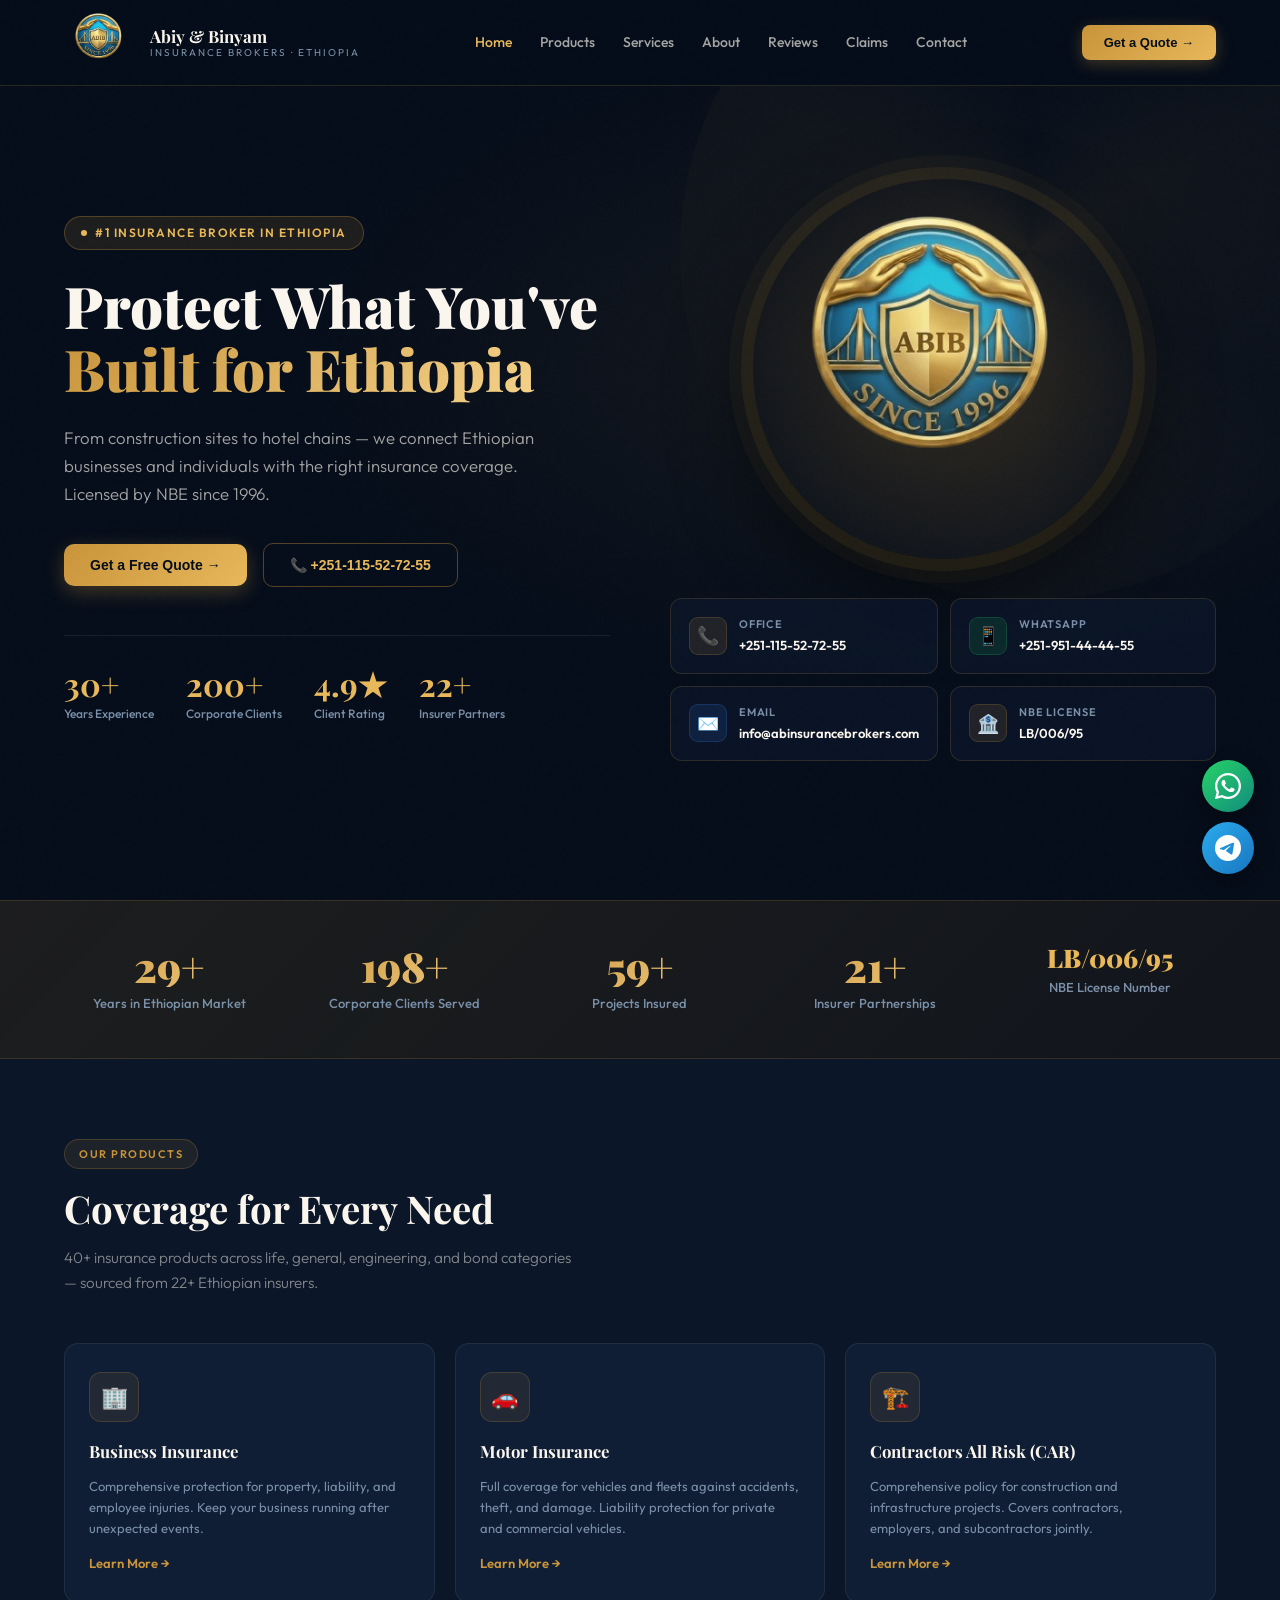
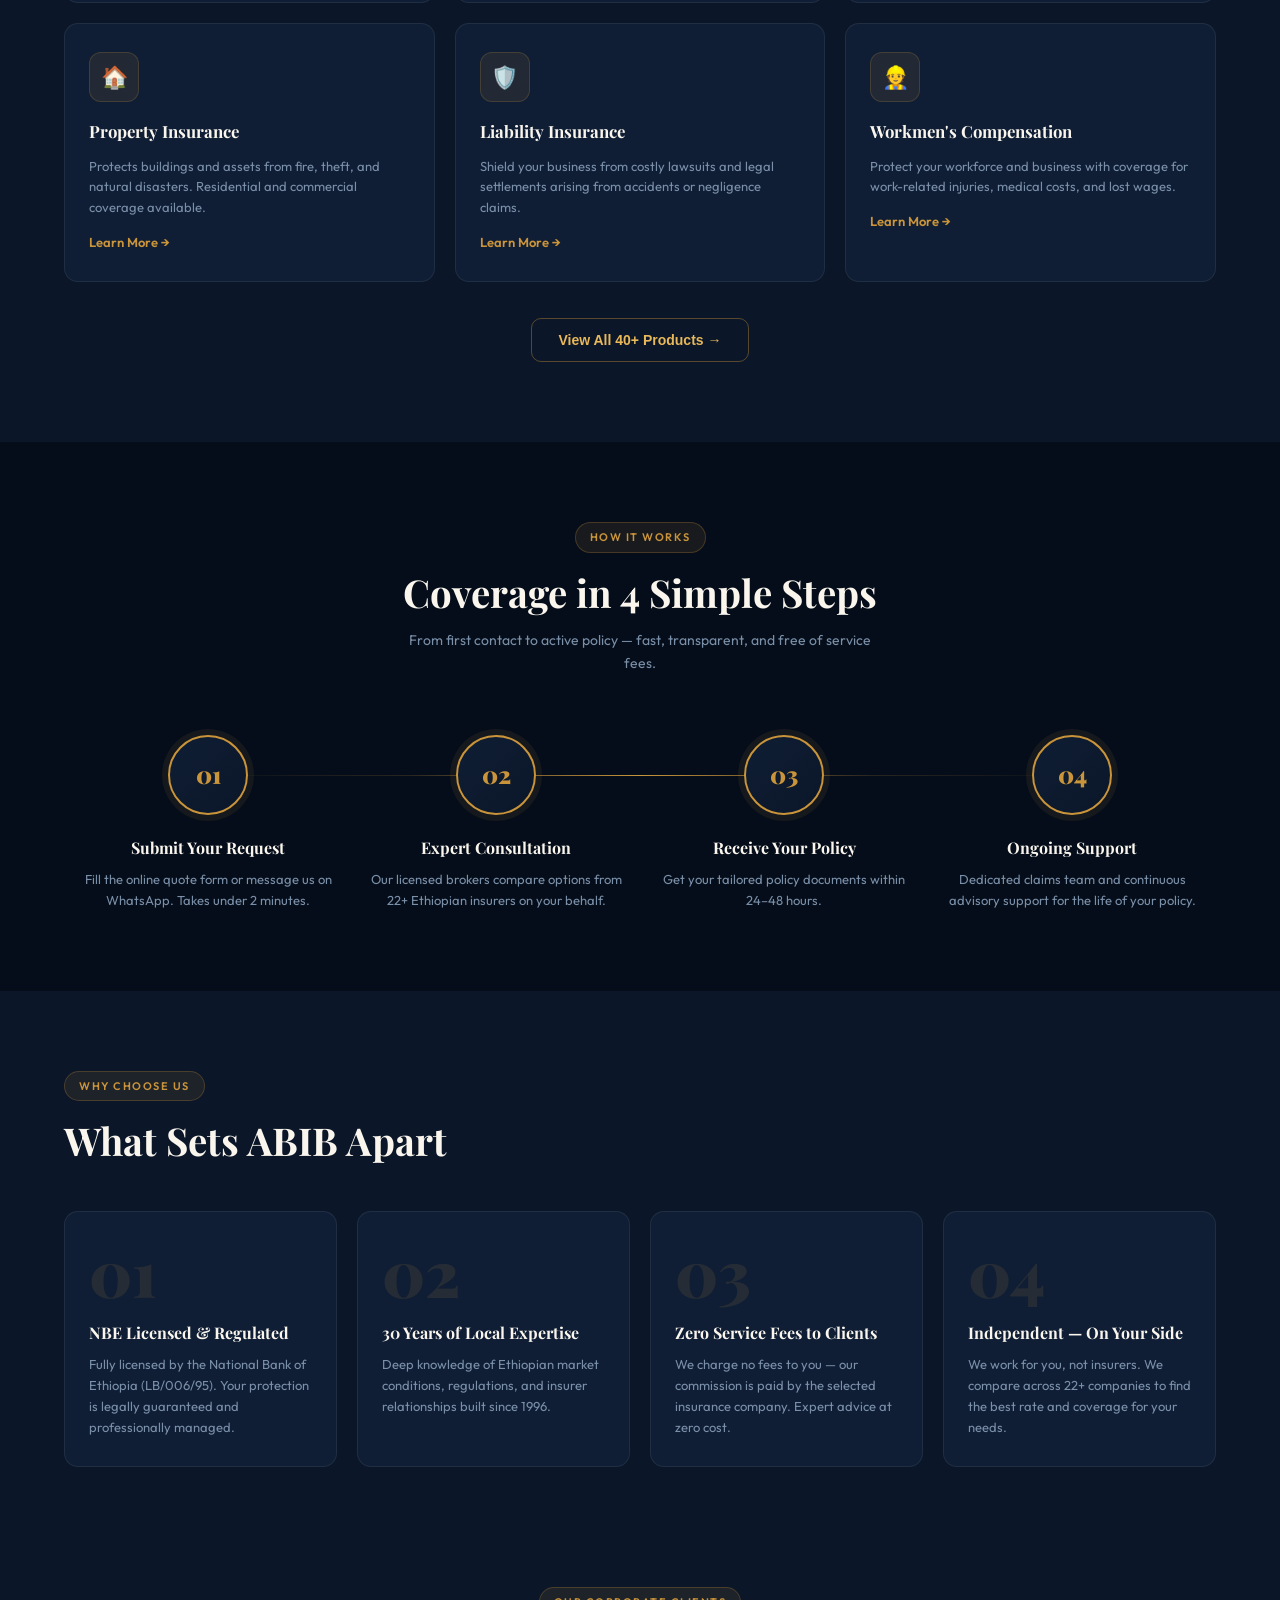
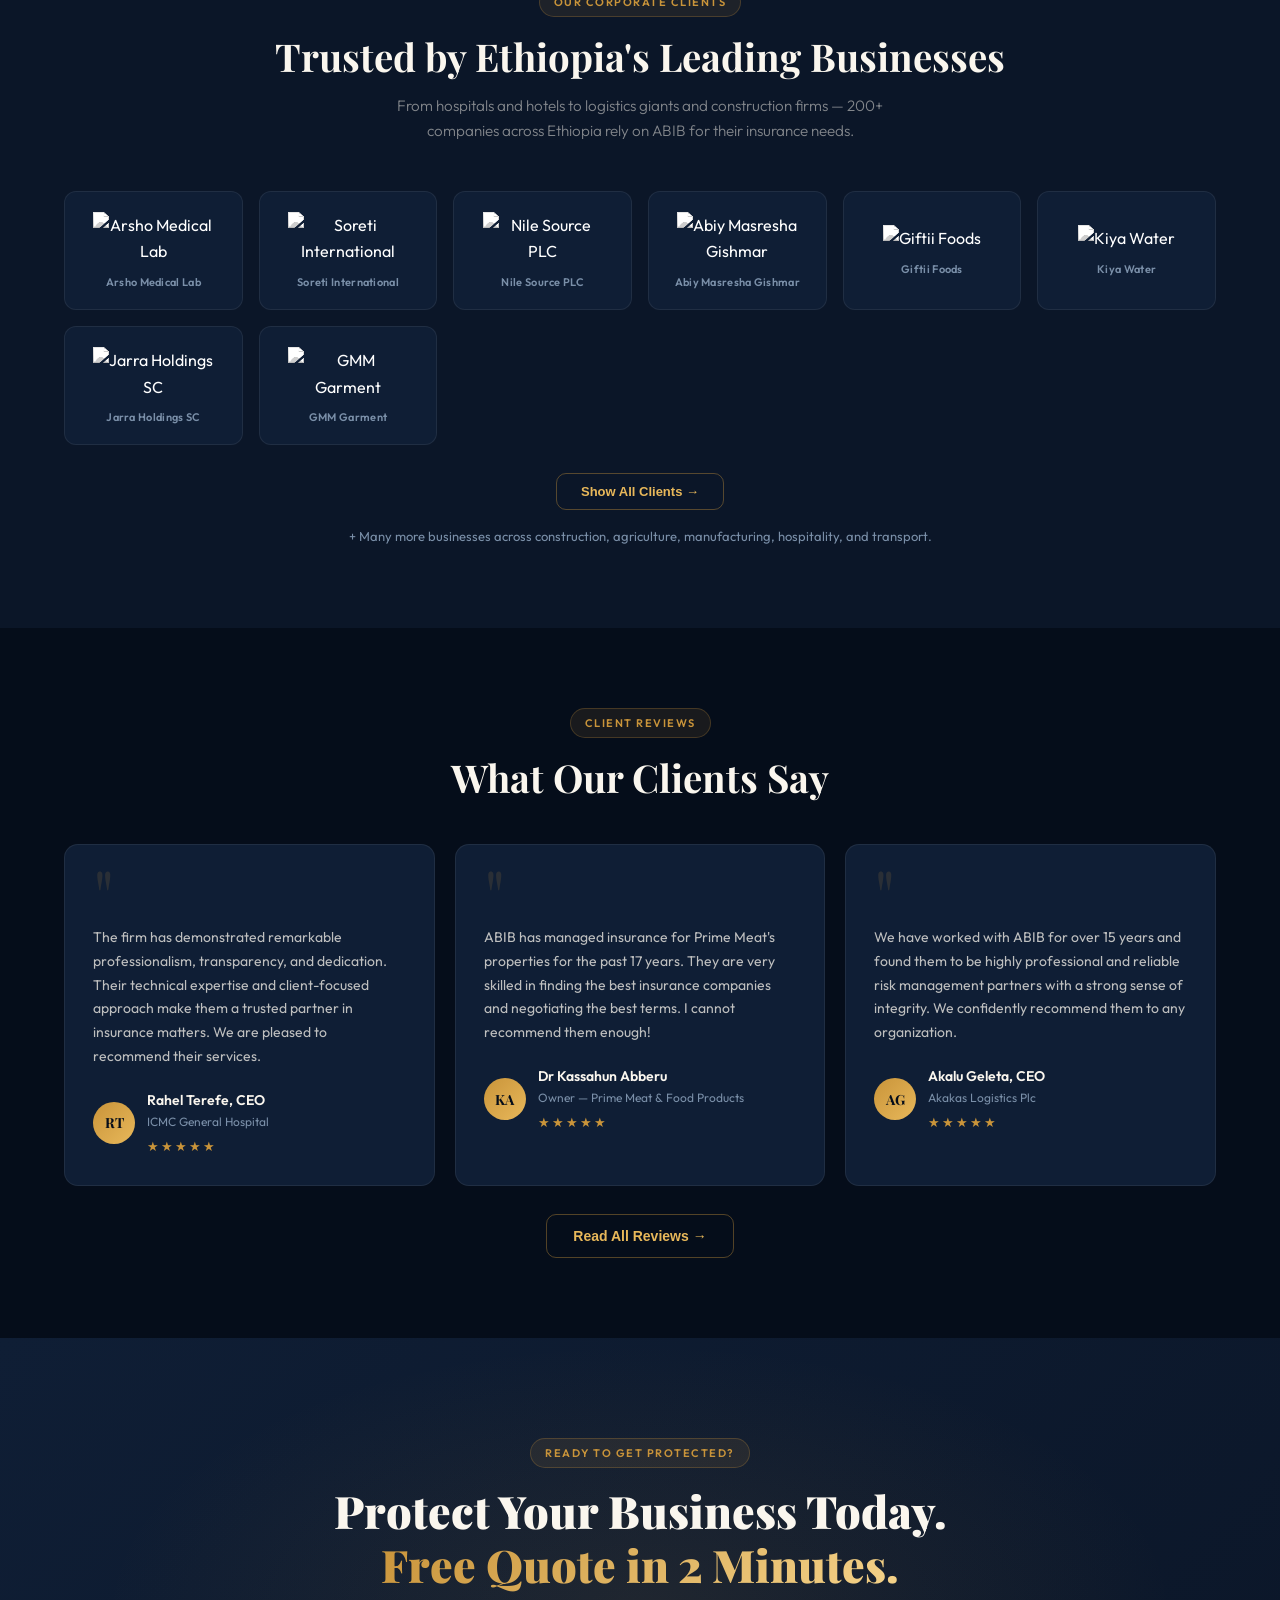
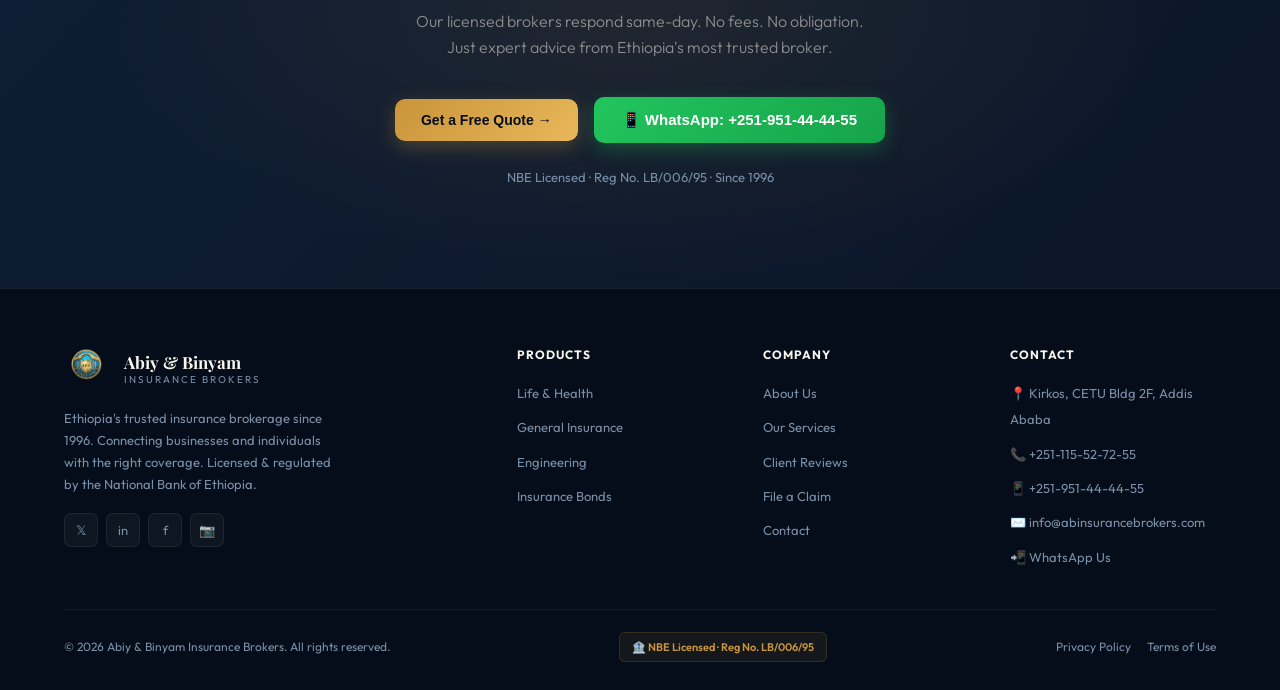
==== commit cb4e7372: "Add files via upload SEO configured" ====
--- a/index.html
+++ b/index.html
@@ -3,7 +3,7 @@
 <head>
 <meta charset="UTF-8"/>
 <meta name="viewport" content="width=device-width, initial-scale=1.0, viewport-fit=cover"/>
-<title>Abiy &amp; Binyam Insurance Brokers — Ethiopia's #1 Insurance Broker</title>
+<title>Abiy & Binyam Insurance Brokers | #1 Insurance Broker in Ethiopia</title>
 <link rel="preconnect" href="https://fonts.googleapis.com"/>
 <link rel="preconnect" href="https://fonts.gstatic.com" crossorigin/>
 <link href="https://fonts.googleapis.com/css2?family=Playfair+Display:wght@400;700;900&family=Outfit:wght@300;400;500;600;700&display=swap" rel="stylesheet" media="print" onload="this.media='all'"/>
@@ -59,6 +59,7 @@
   .nav-cta   { display:none; }
   .burger    { display:flex !important; }
 }
+.social-wa{color:#25d366!important}.social-tg{color:#2aabee!important}
 </style>
 <style>
 /* ── NAV LOGO OVERRIDE ── */
@@ -332,6 +333,80 @@
 <meta name="apple-mobile-web-app-capable" content="yes"/>
 <meta name="apple-mobile-web-app-status-bar-style" content="black-translucent"/>
 <style>@media(max-width:600px){input,select,textarea{font-size:16px!important}}</style>
+  <!-- ── SEO Meta Tags ── -->
+  <meta name="description" content="Ethiopia's trusted insurance brokerage since 1996. We connect businesses and individuals with the right coverage from 22+ insurers. NBE Licensed. Zero service fees. Get a free quote today."/>
+  <meta name="keywords" content="insurance broker Ethiopia, insurance Addis Ababa, NBE licensed broker, business insurance Ethiopia, motor insurance Ethiopia, ABIB insurance"/>
+  <meta name="author" content="Abiy & Binyam Insurance Brokers"/>
+  <meta name="robots" content="index, follow"/>
+  <link rel="canonical" href="https://abinsurancebrokers.com/"/>
+
+  <!-- ── Open Graph (WhatsApp / social previews) ── -->
+  <meta property="og:type" content="website"/>
+  <meta property="og:site_name" content="Abiy & Binyam Insurance Brokers"/>
+  <meta property="og:title" content="Abiy & Binyam Insurance Brokers | #1 in Ethiopia"/>
+  <meta property="og:description" content="Ethiopia's trusted insurance brokerage since 1996. We connect businesses and individuals with the right coverage from 22+ insurers. NBE Licensed. Zero service fees. Get a free quote today."/>
+  <meta property="og:url" content="https://abinsurancebrokers.com/"/>
+  <meta property="og:image" content="https://abinsurancebrokers.com/logo.png"/>
+  <meta property="og:locale" content="en_ET"/>
+
+  <!-- ── Twitter Card ── -->
+  <meta name="twitter:card" content="summary"/>
+  <meta name="twitter:title" content="Abiy & Binyam Insurance Brokers | #1 in Ethiopia"/>
+  <meta name="twitter:description" content="Ethiopia's trusted insurance brokerage since 1996. We connect businesses and individuals with the right coverage from 22+ insurers. NBE Licensed. Zero service fees. Get a free quote today."/>
+  <meta name="twitter:image" content="https://abinsurancebrokers.com/logo.png"/>
+
+  <!-- ── JSON-LD Structured Data ── -->
+  <script type="application/ld+json">
+  {
+    "@context": "https://schema.org",
+    "@type": "InsuranceAgency",
+    "name": "Abiy & Binyam Insurance Brokers",
+    "alternateName": "ABIB",
+    "description": "Ethiopia's trusted insurance brokerage since 1996. Licensed by the National Bank of Ethiopia. Connecting businesses and individuals with the right coverage from 22+ insurers at zero service fees.",
+    "url": "https://abinsurancebrokers.com",
+    "logo": "https://abinsurancebrokers.com/logo.png",
+    "image": "https://abinsurancebrokers.com/logo.png",
+    "telephone": ["+251115527255", "+251951444455"],
+    "email": "info@abinsurancebrokers.com",
+    "foundingDate": "1996",
+    "areaServed": "Ethiopia",
+    "address": {
+      "@type": "PostalAddress",
+      "streetAddress": "Kirkos Sub City, Woreda 09, CETU Building 2nd Floor",
+      "addressLocality": "Addis Ababa",
+      "addressCountry": "ET"
+    },
+    "geo": {
+      "@type": "GeoCoordinates",
+      "latitude": 9.0182,
+      "longitude": 38.7578
+    },
+    "openingHoursSpecification": {
+      "@type": "OpeningHoursSpecification",
+      "dayOfWeek": ["Monday","Tuesday","Wednesday","Thursday","Friday"],
+      "opens": "08:30",
+      "closes": "17:30"
+    },
+    "sameAs": [
+      "https://t.me/abinsurancebrokers",
+      "https://wa.me/251951444455"
+    ],
+    "hasOfferCatalog": {
+      "@type": "OfferCatalog",
+      "name": "Insurance Products",
+      "itemListElement": [
+        {"@type": "Offer", "itemOffered": {"@type": "Service", "name": "Motor Vehicle Insurance"}},
+        {"@type": "Offer", "itemOffered": {"@type": "Service", "name": "Business Insurance"}},
+        {"@type": "Offer", "itemOffered": {"@type": "Service", "name": "Property Insurance"}},
+        {"@type": "Offer", "itemOffered": {"@type": "Service", "name": "Life & Health Insurance"}},
+        {"@type": "Offer", "itemOffered": {"@type": "Service", "name": "Engineering Insurance"}},
+        {"@type": "Offer", "itemOffered": {"@type": "Service", "name": "Contractors All Risk Insurance"}},
+        {"@type": "Offer", "itemOffered": {"@type": "Service", "name": "Marine & Cargo Insurance"}},
+        {"@type": "Offer", "itemOffered": {"@type": "Service", "name": "Insurance Bonds"}}
+      ]
+    }
+  }
+  </script>
 </head>
 <body>
 
